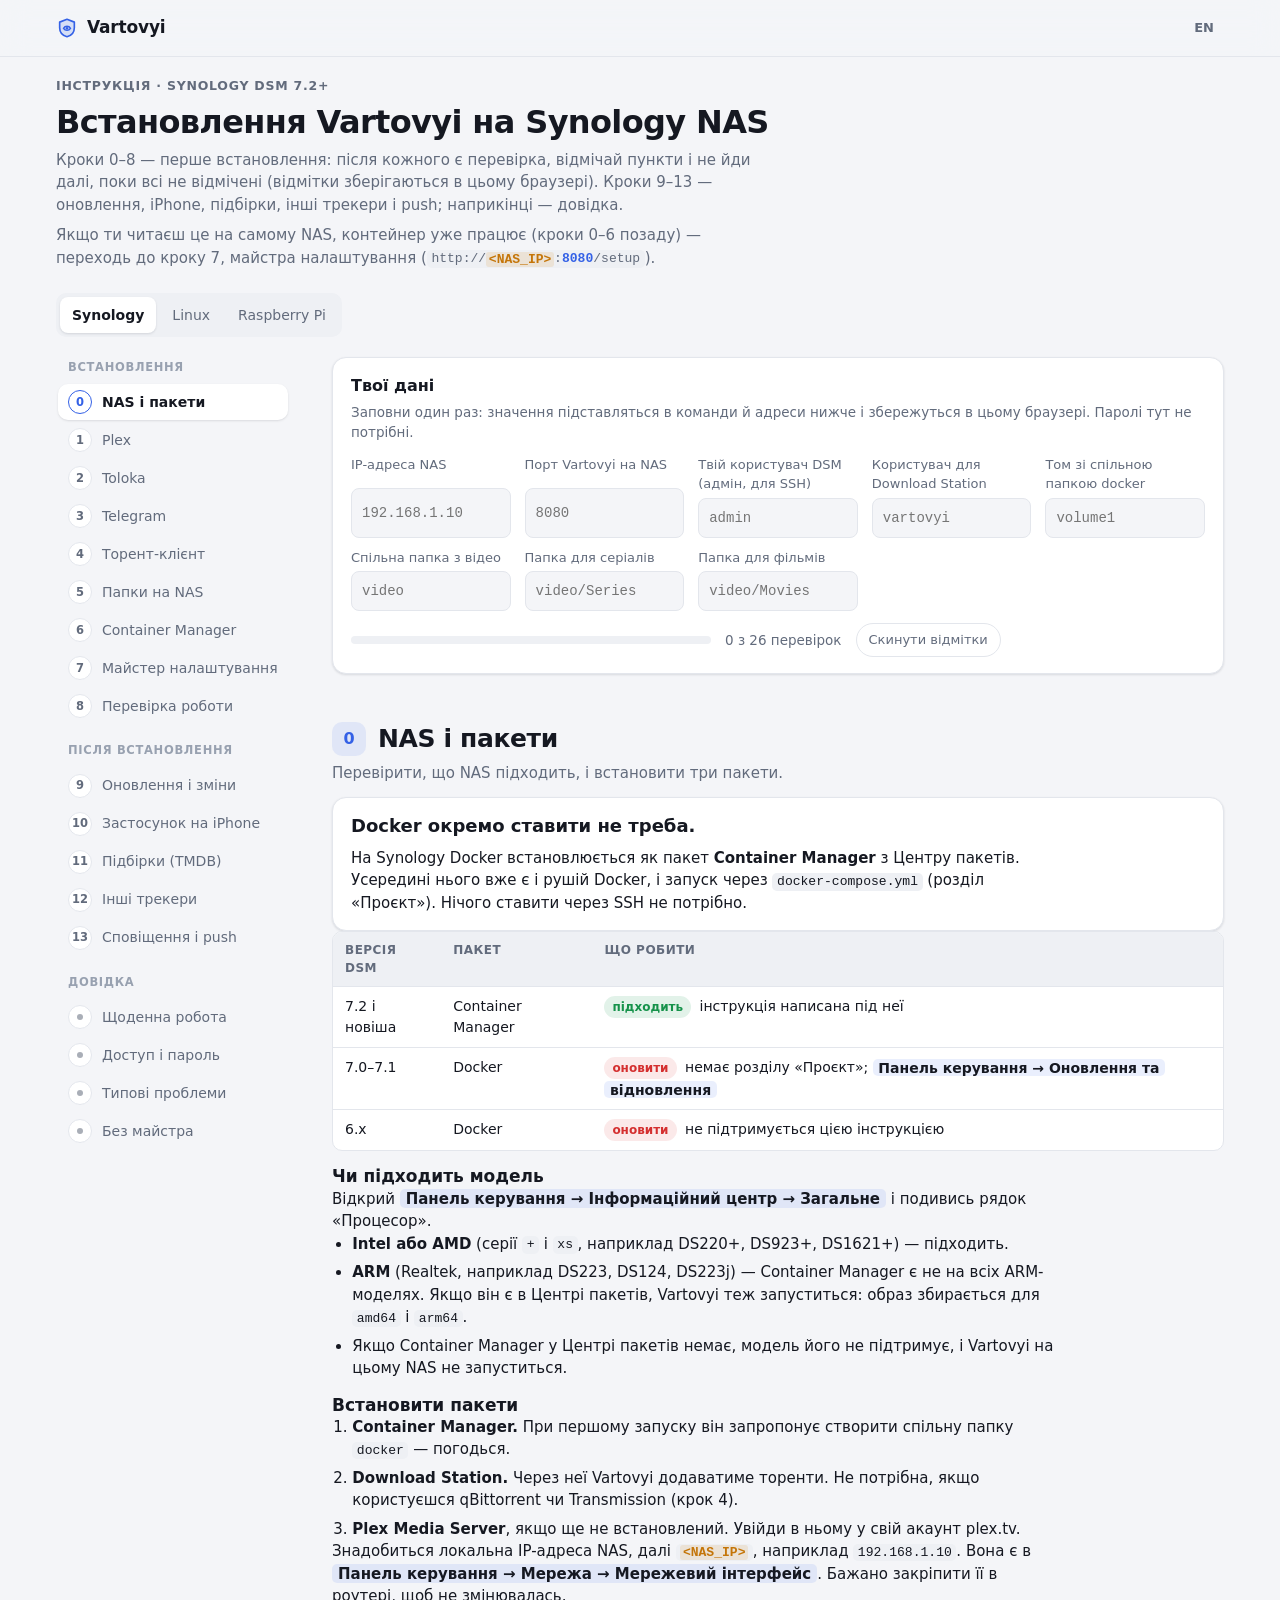
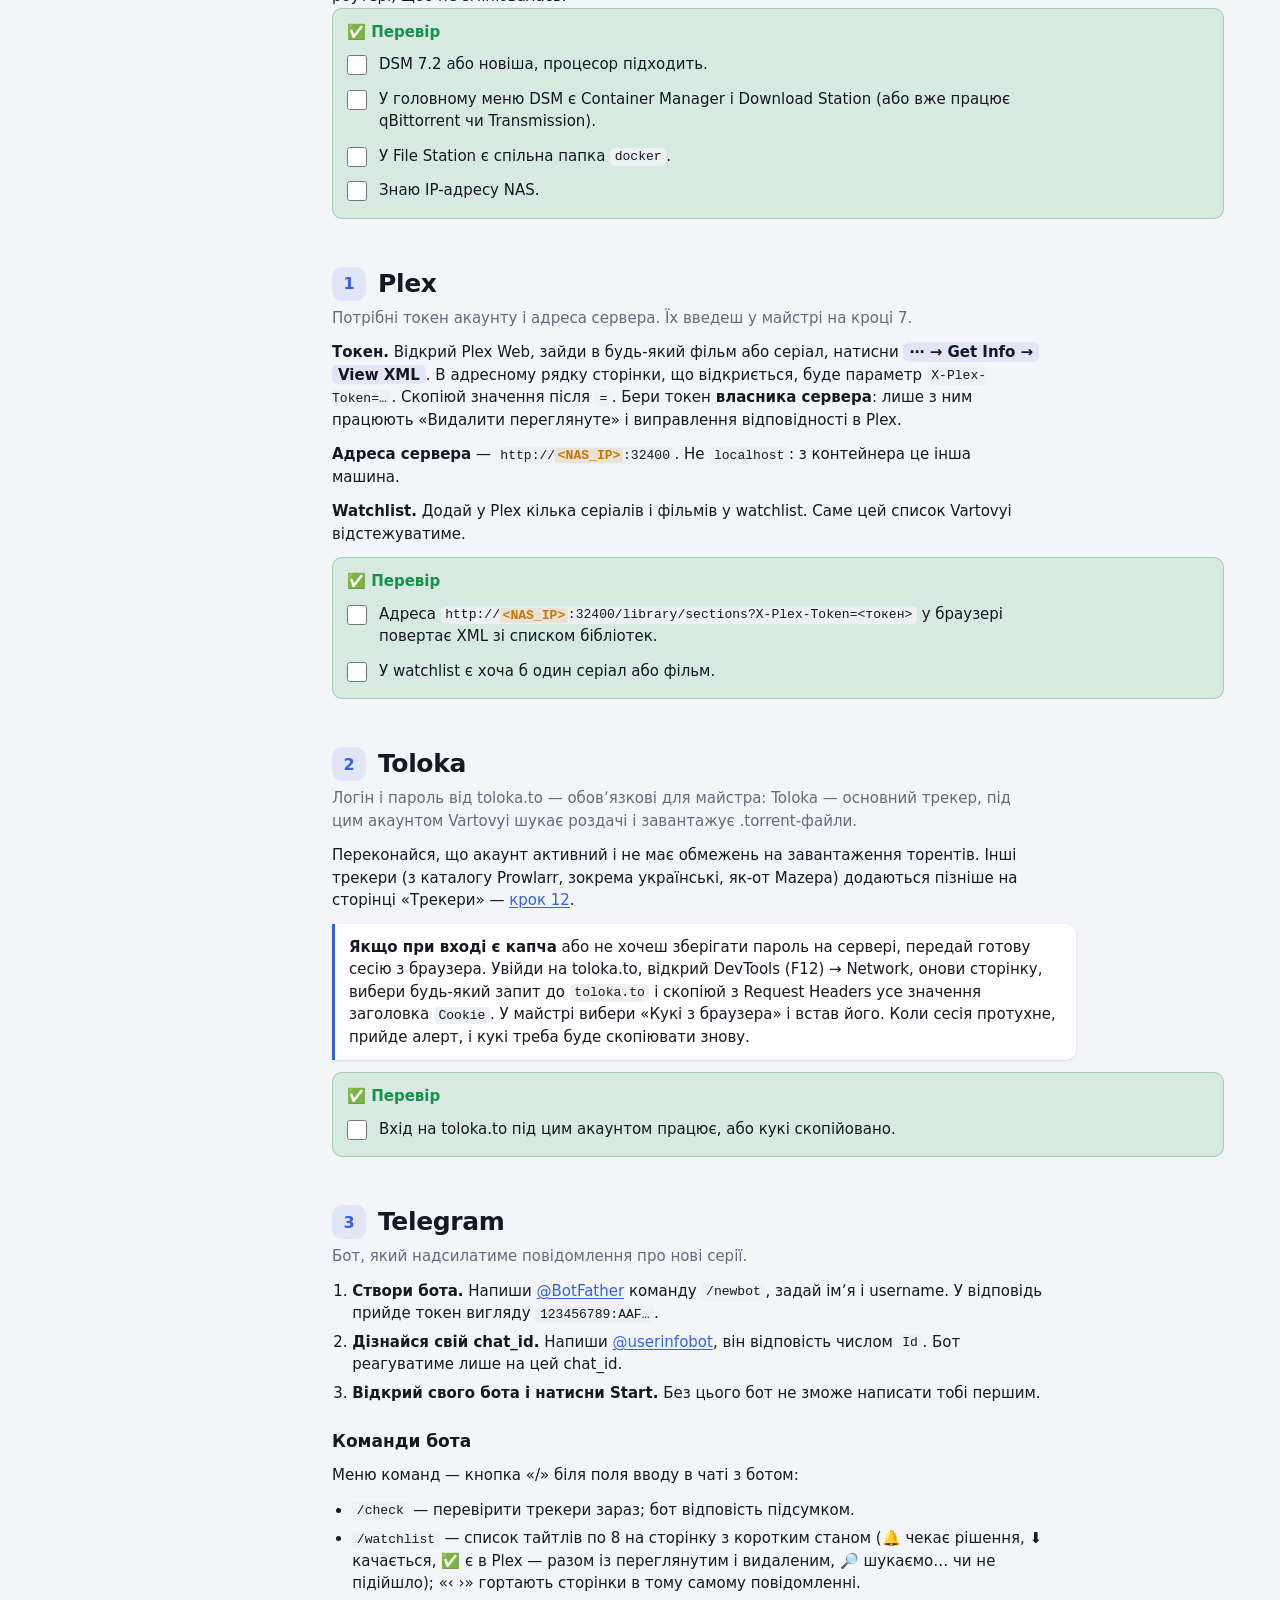
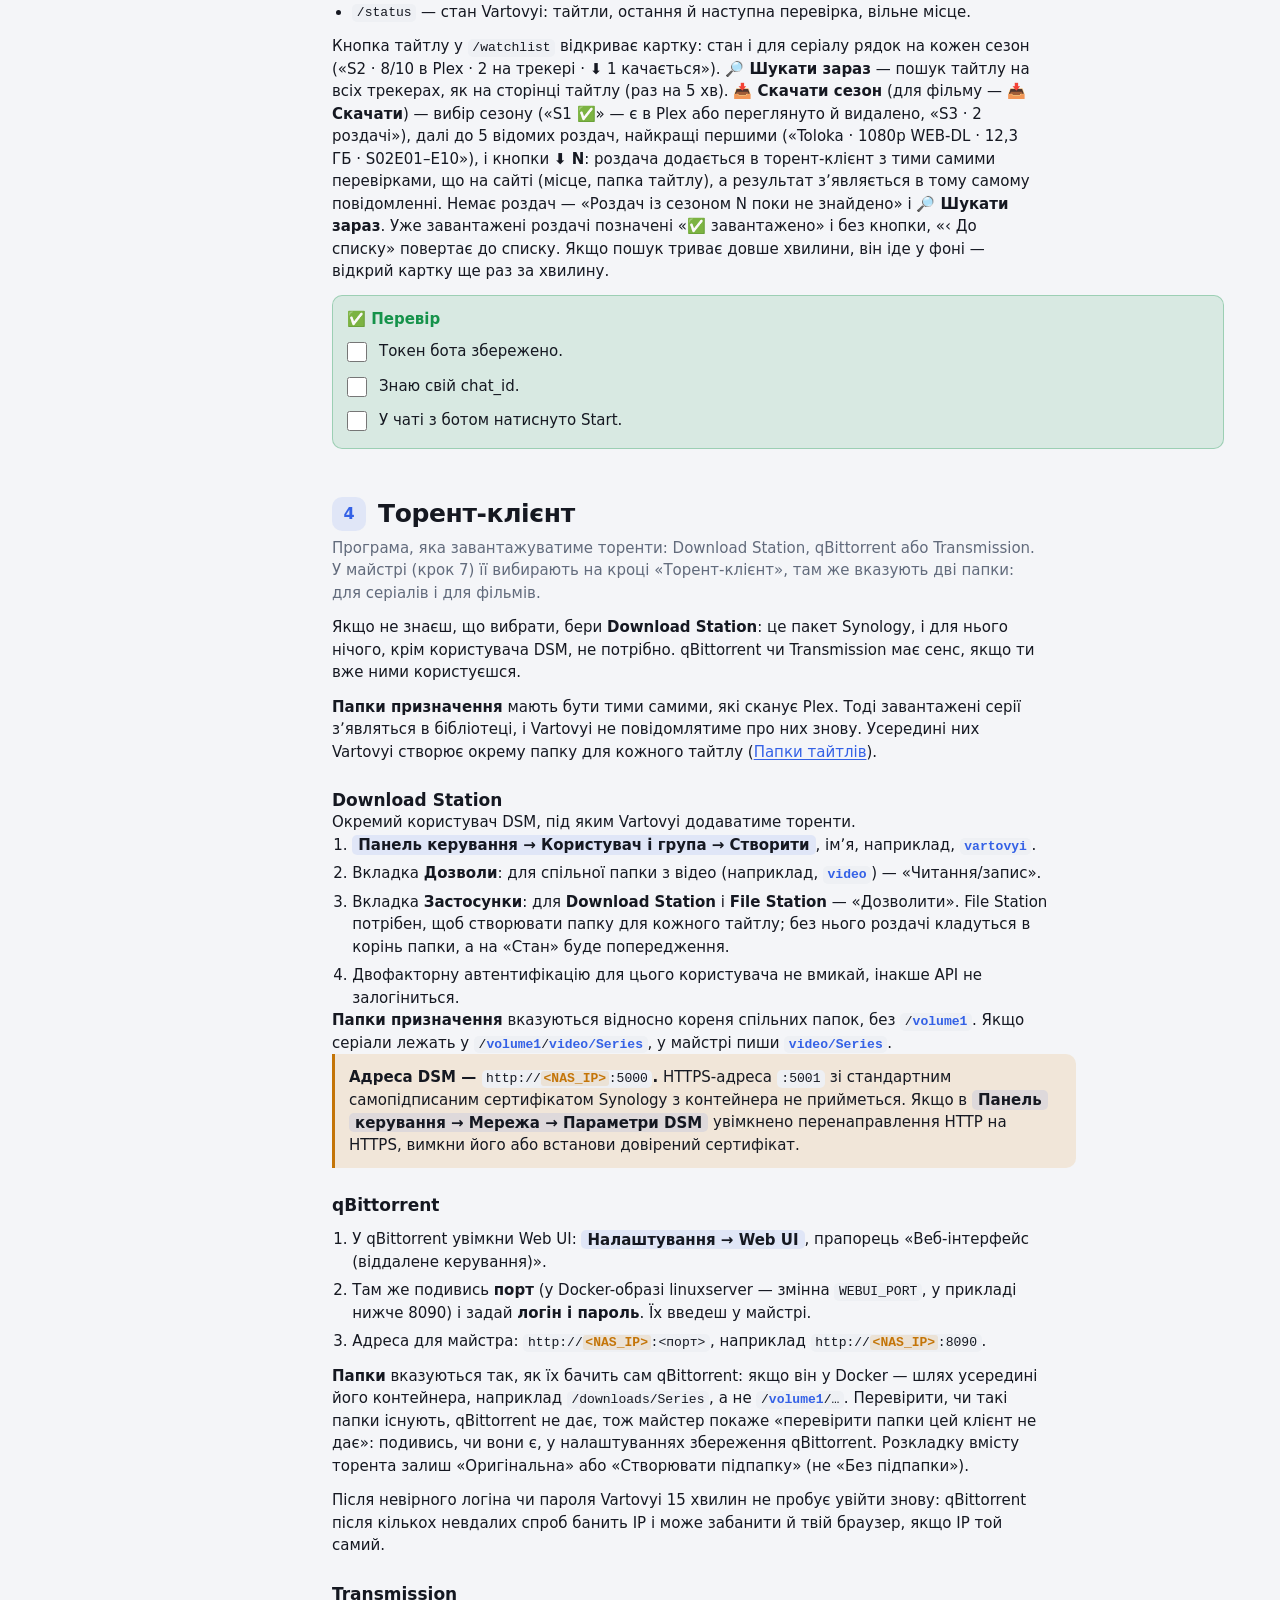
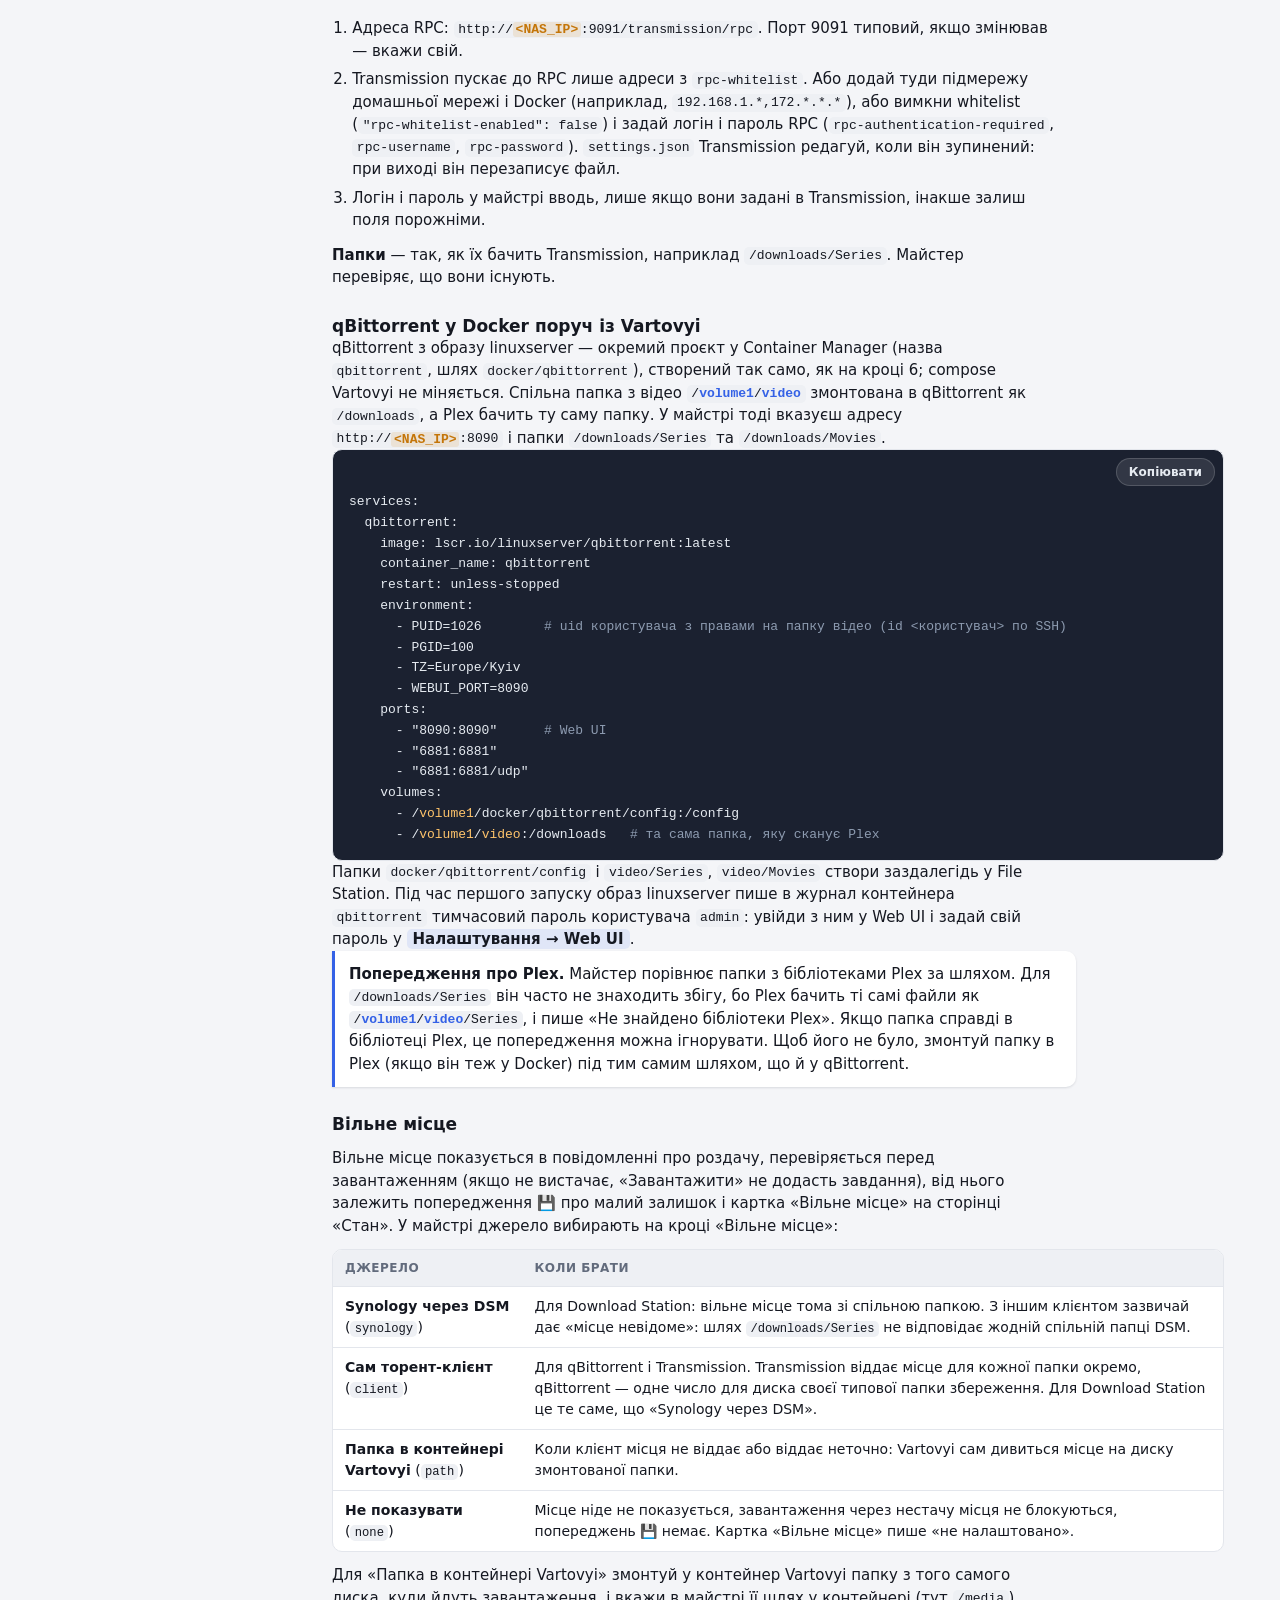
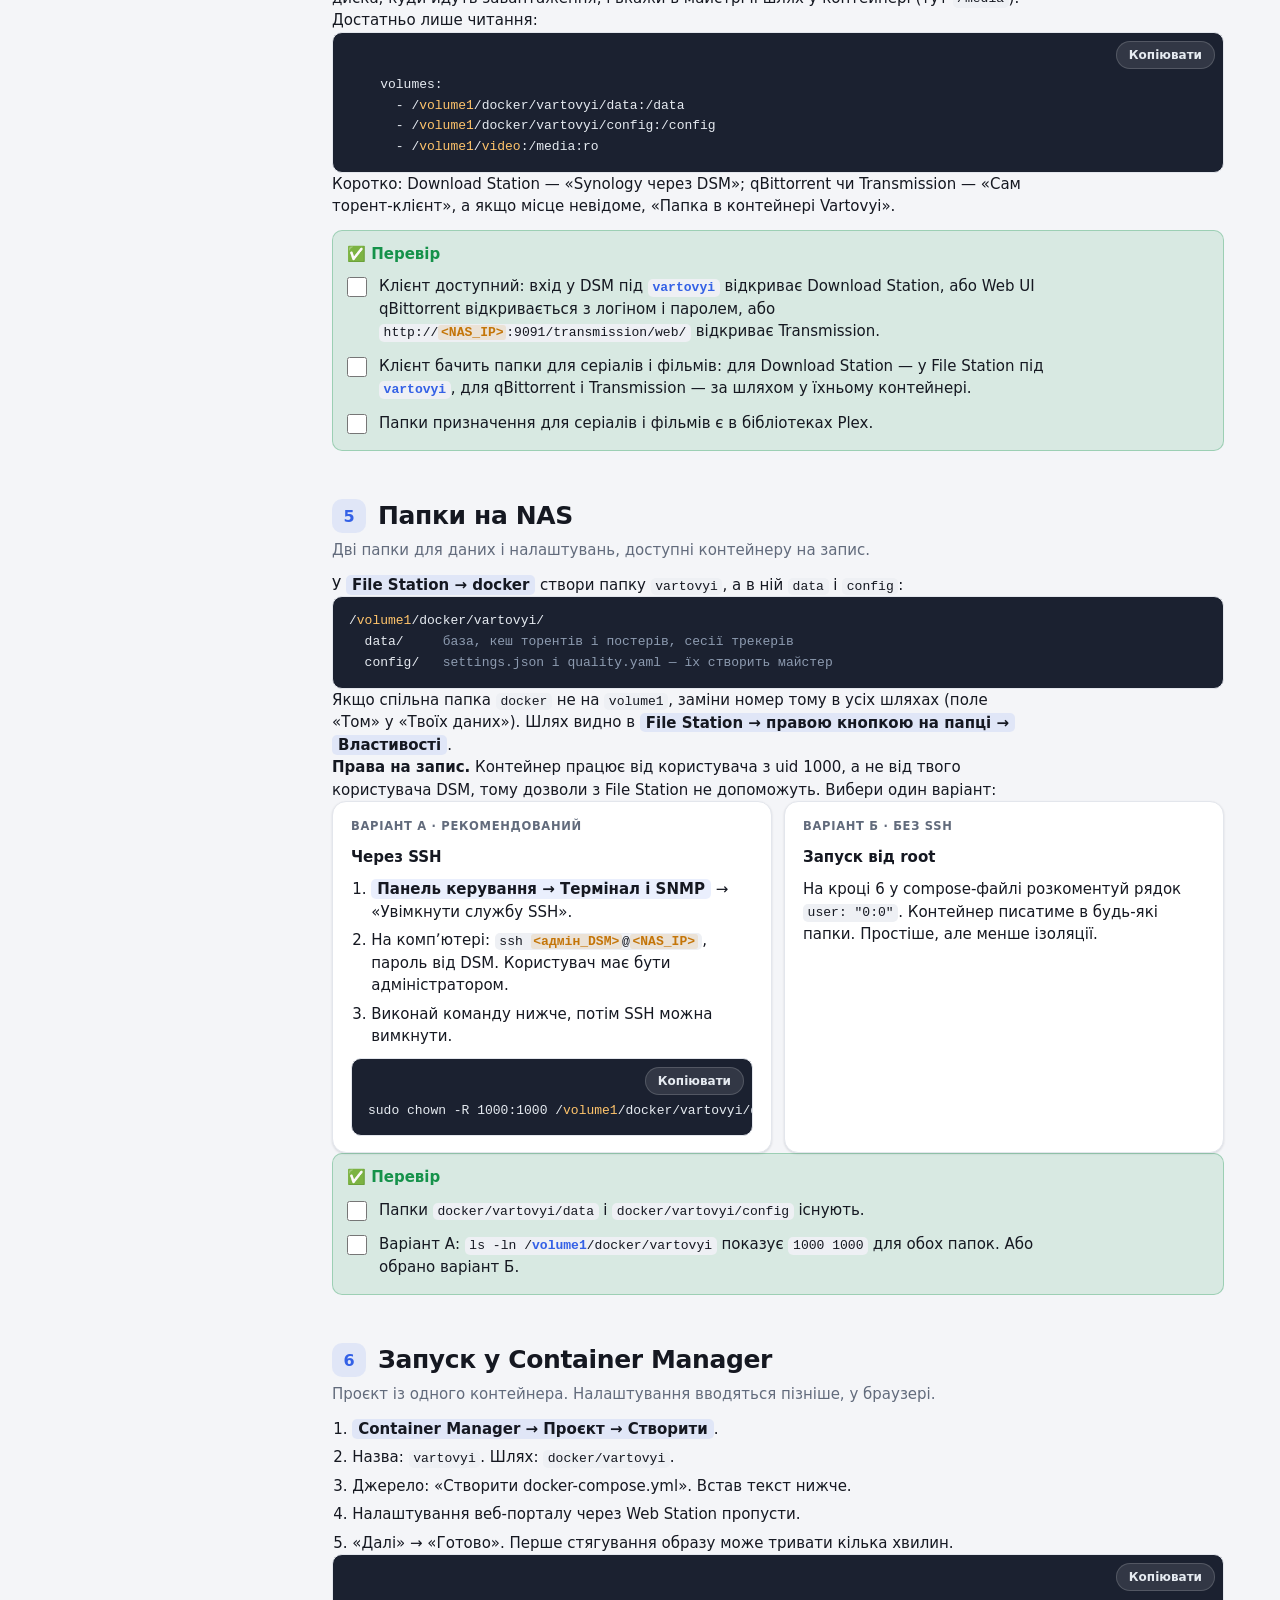
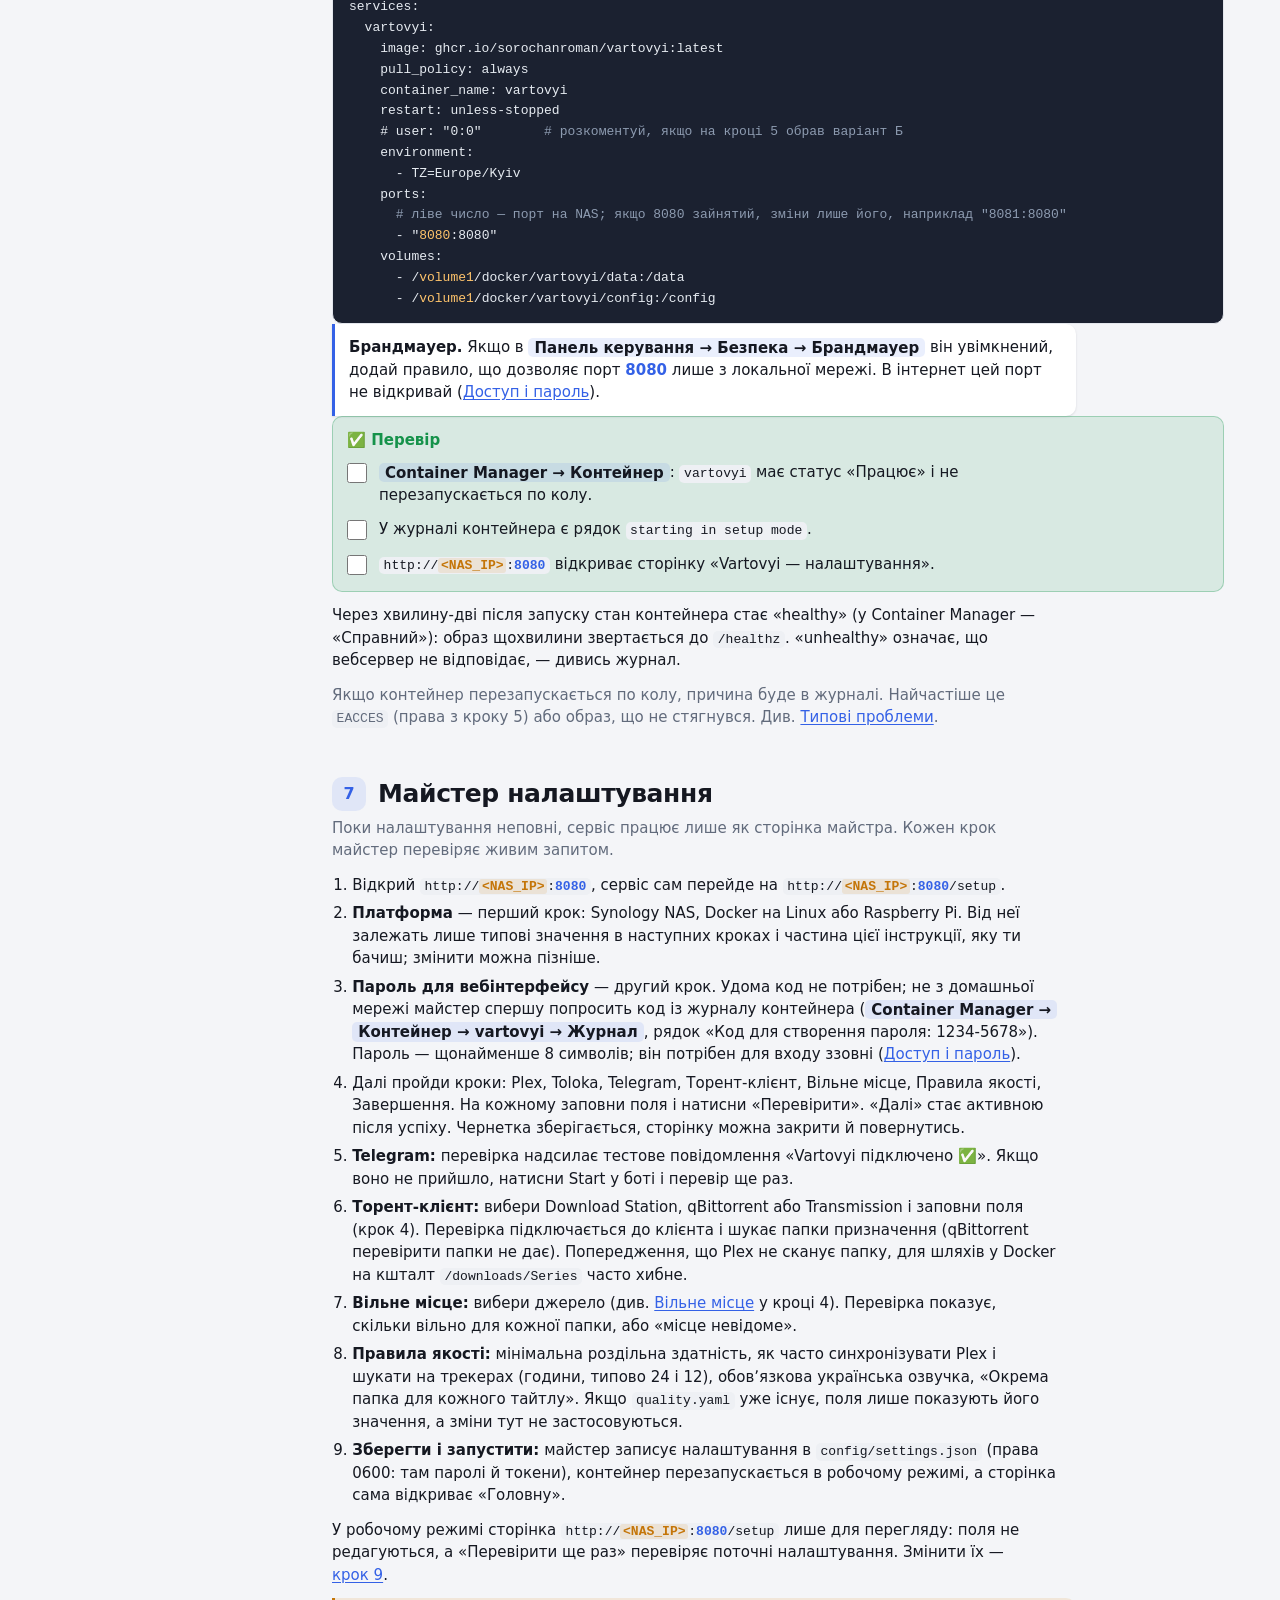
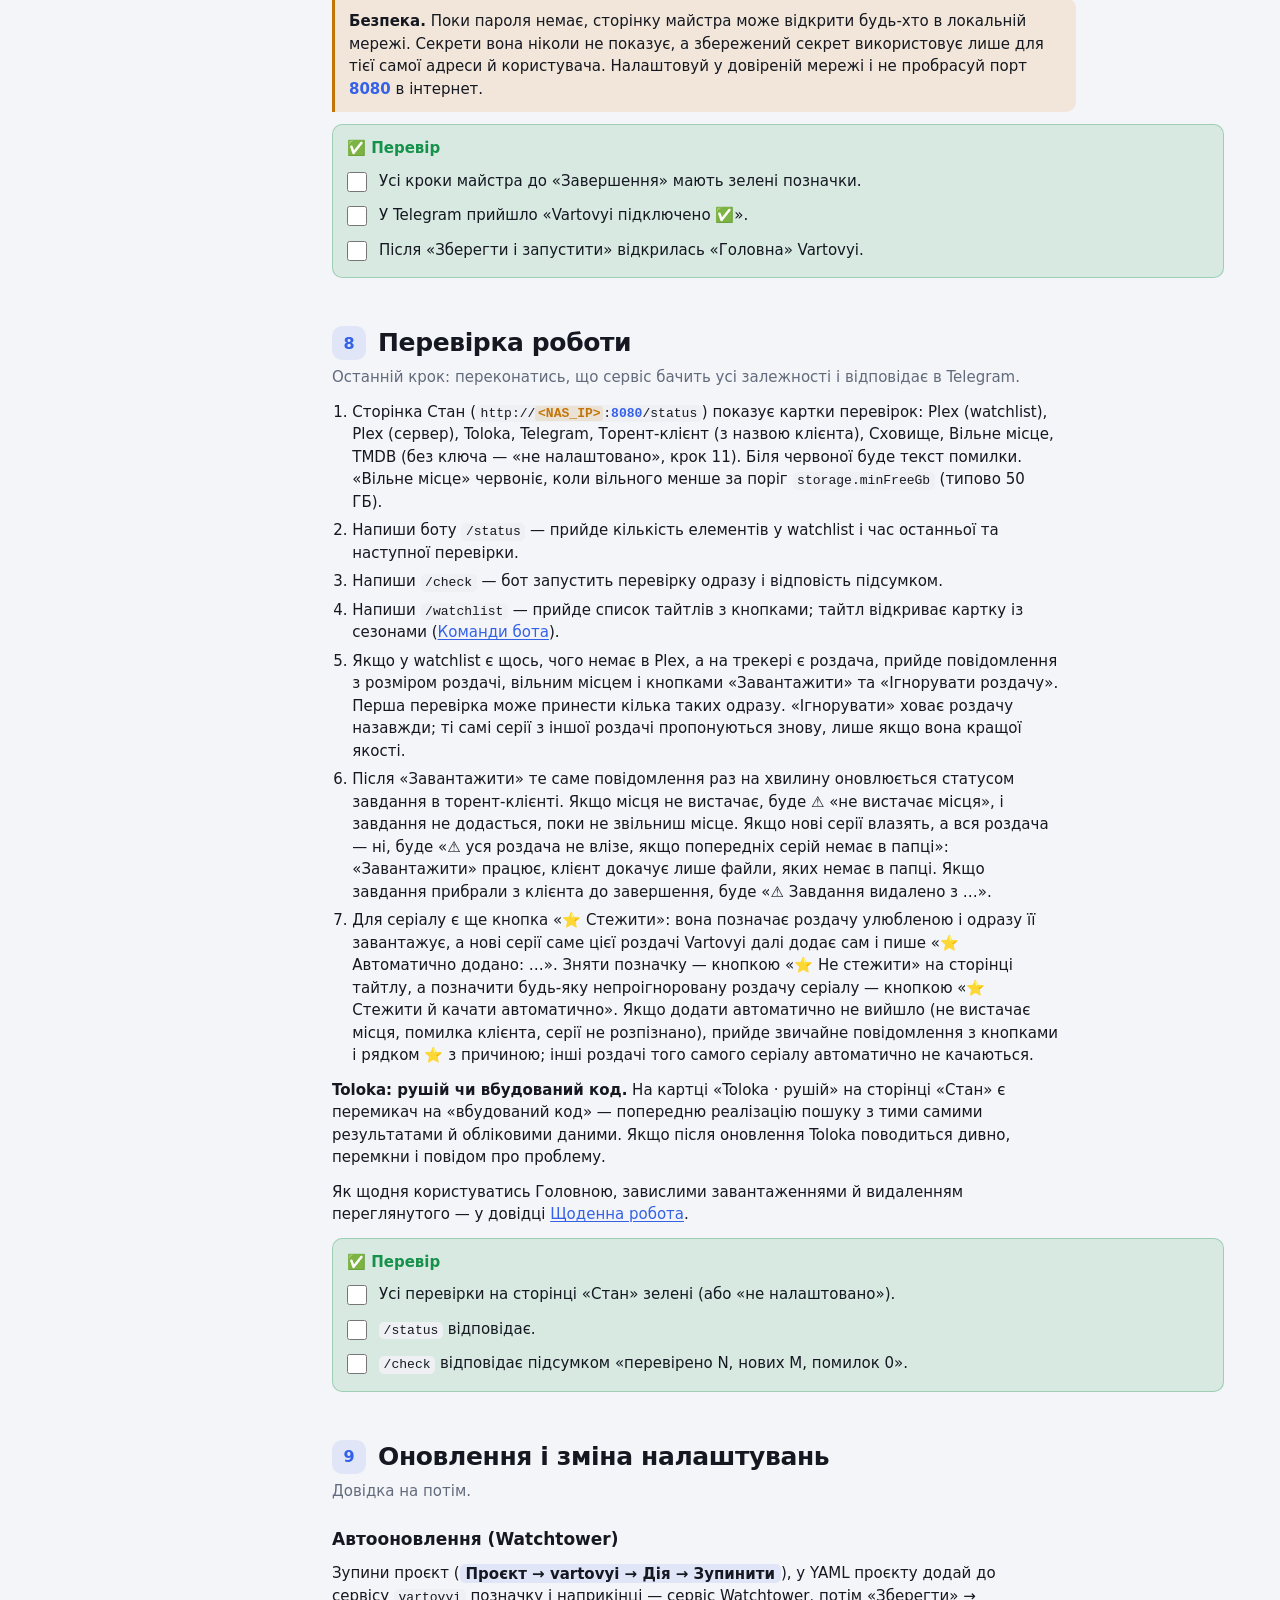
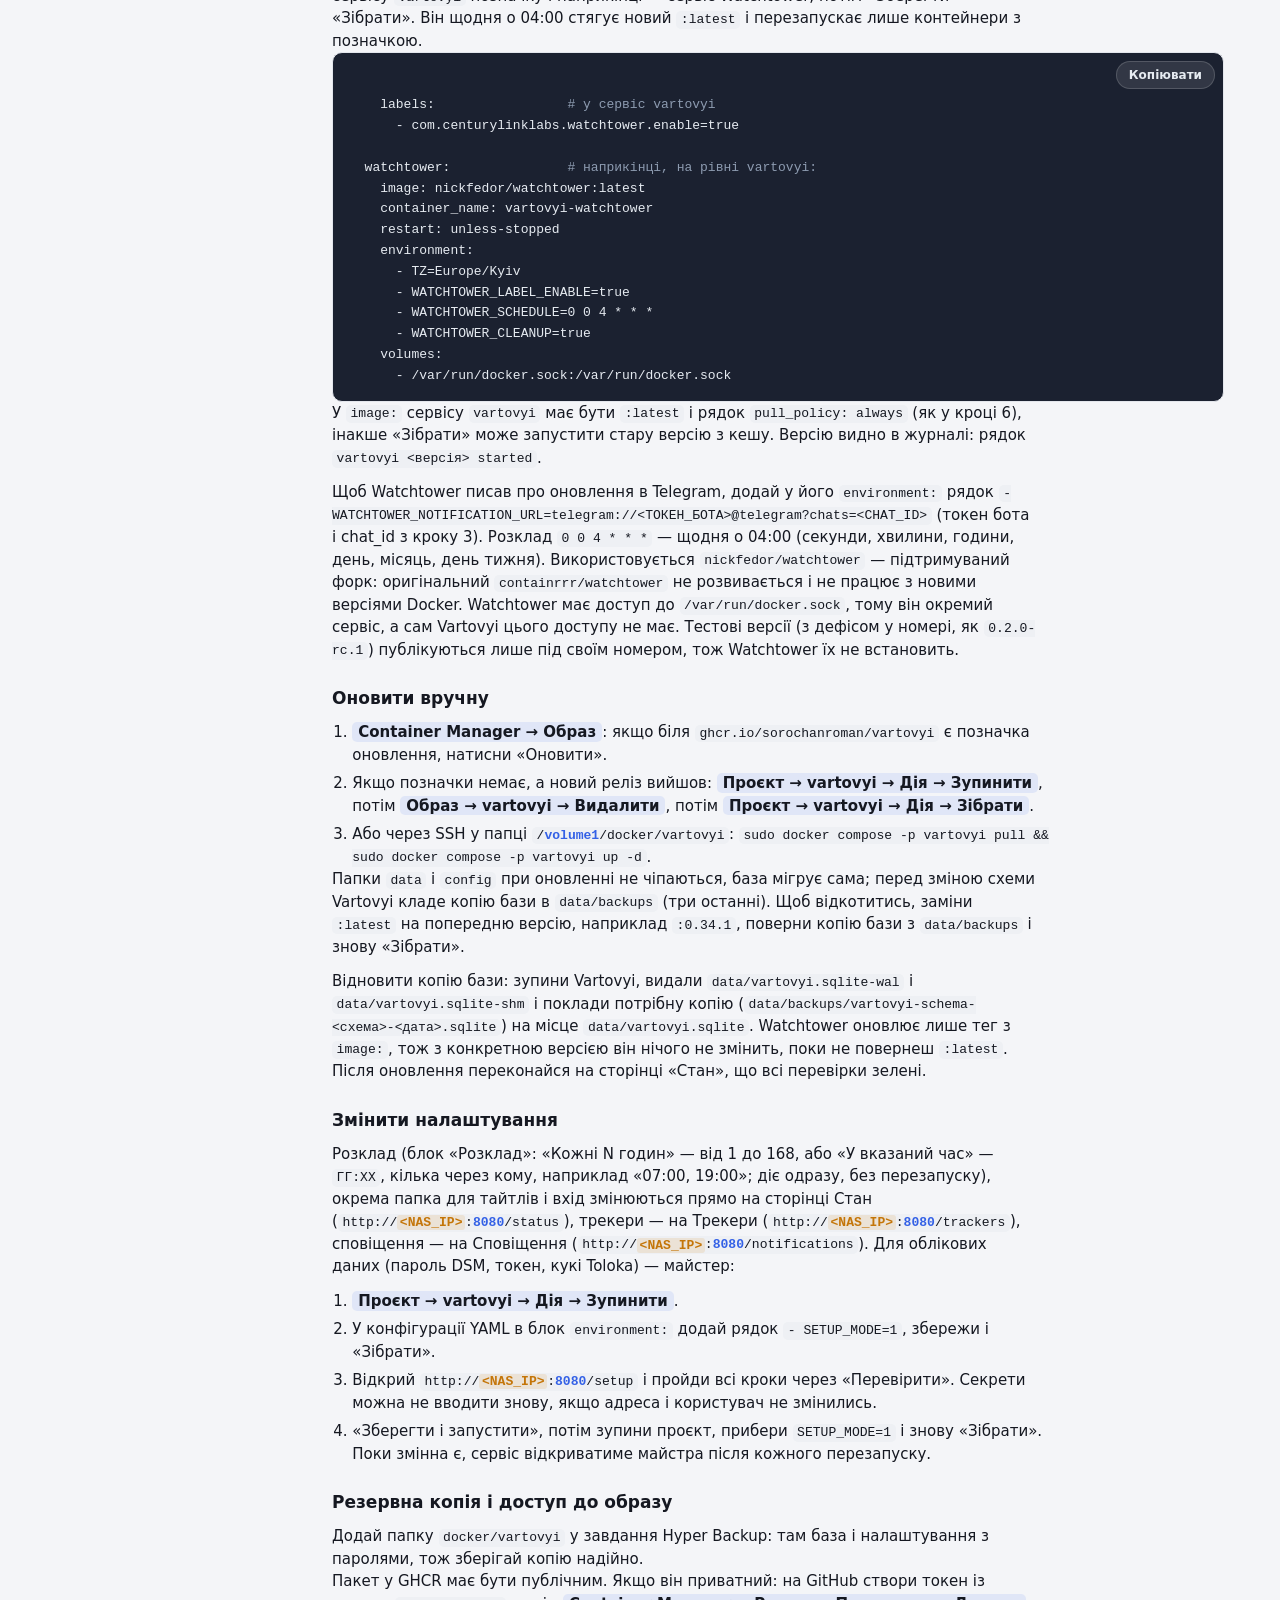
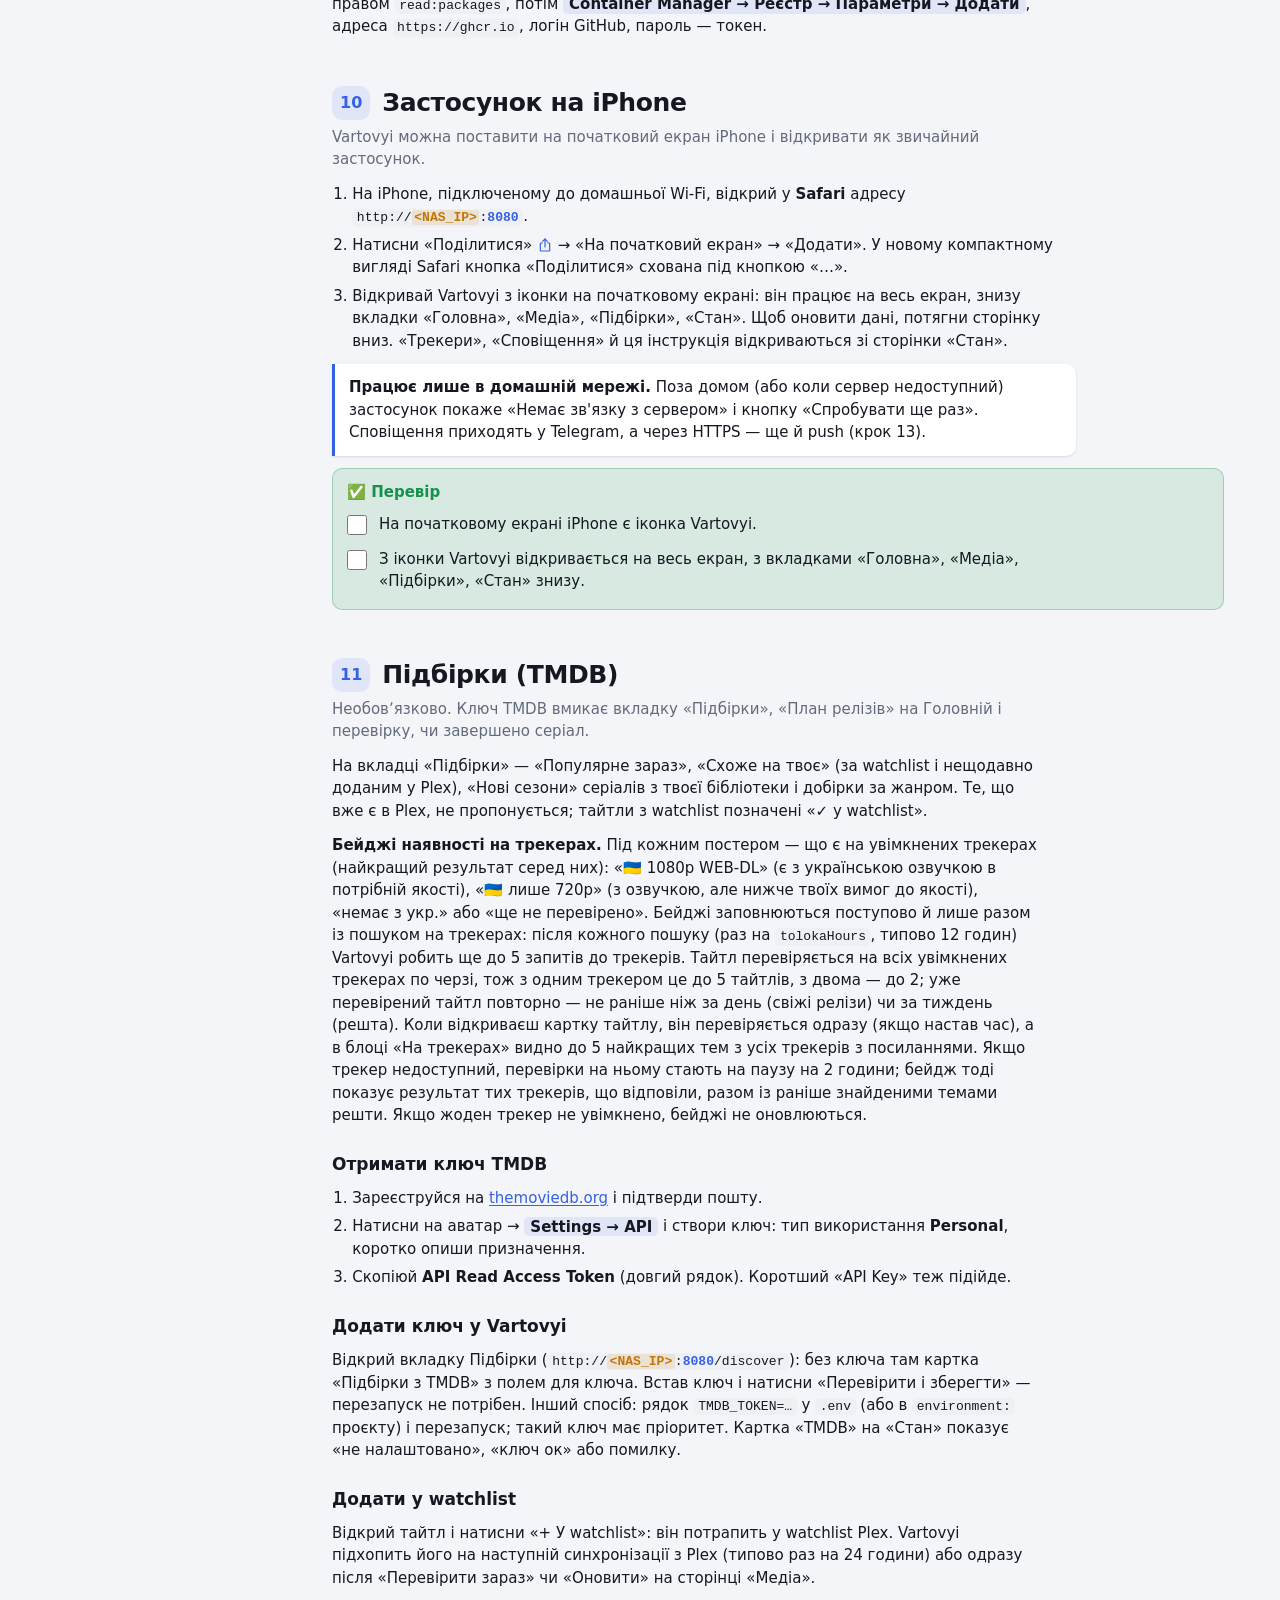
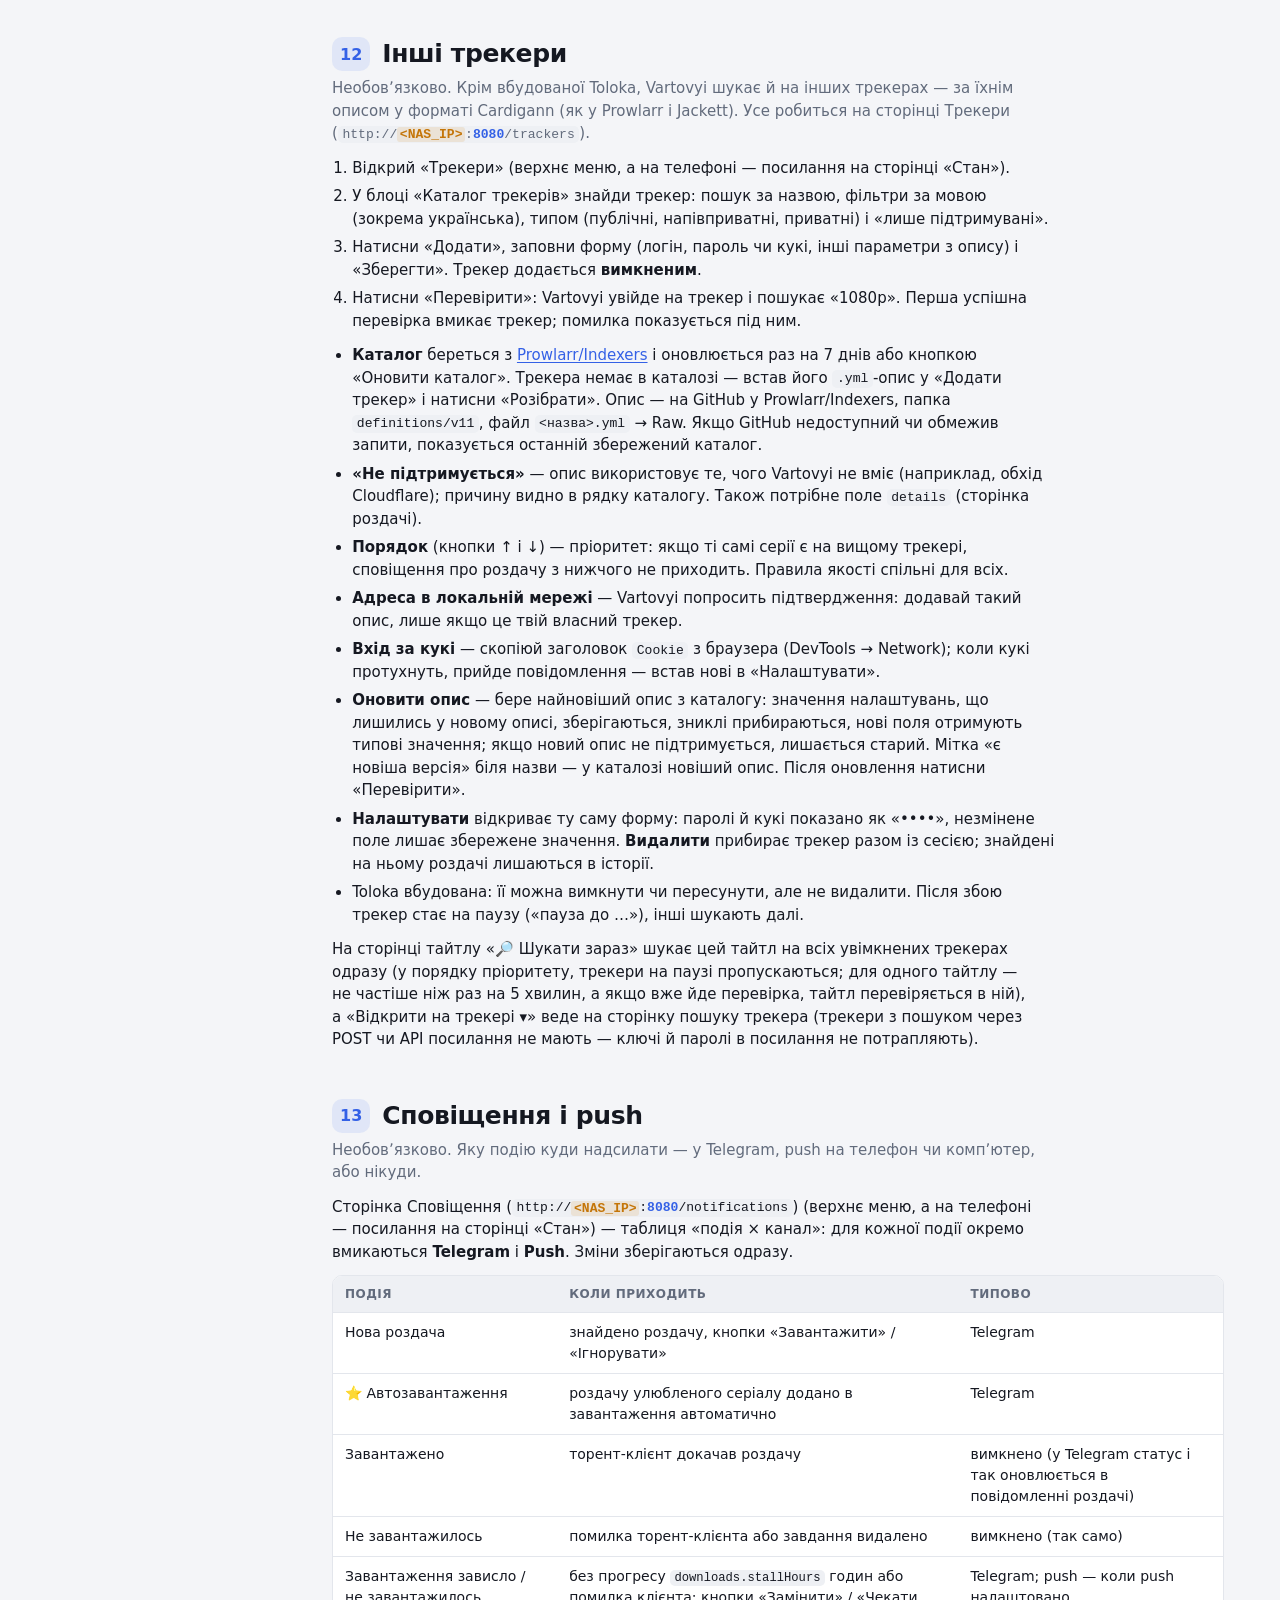
==== site/guide/index.html @ ca662783 "sync v0.39.0" ====
<!doctype html>
<html lang="uk">
<head>
<meta charset="utf-8">
<meta name="viewport" content="width=device-width, initial-scale=1, viewport-fit=cover">
<meta name="theme-color" content="#f4f5f8" media="(prefers-color-scheme: light)">
<meta name="theme-color" content="#0e1015" media="(prefers-color-scheme: dark)">
<link rel="icon" href="../assets/icon.svg" type="image/svg+xml">
<link rel="apple-touch-icon" href="../assets/apple-touch-icon.png">
<title>Vartovyi · Інструкція</title>
<style>
  :root {
    color-scheme: light dark;
    --bg: #f4f5f8; --surface: #ffffff; --surface-2: #eef0f4; --text: #151821; --muted: #626b7c; --faint: #98a1b0;
    --line: #e3e6ec; --accent: #3461e6; --accent-soft: rgba(52, 97, 230, .10);
    --ok: #15924a; --ok-soft: rgba(21, 146, 74, .12); --bad: #d42f2f; --bad-soft: rgba(212, 47, 47, .10);
    --warn: #c47508; --warn-soft: rgba(215, 130, 10, .13); --info: #2563eb; --info-soft: rgba(37, 99, 235, .12);
    --teal: #0c8f84; --teal-soft: rgba(12, 143, 132, .14);
    --shadow: 0 1px 2px rgba(16, 24, 40, .05), 0 1px 3px rgba(16, 24, 40, .07);
    --shadow-lg: 0 14px 30px -8px rgba(16, 24, 40, .22), 0 4px 10px -4px rgba(16, 24, 40, .10);
    --radius: 14px; --radius-sm: 10px; --top: 56px; --tabbar: 58px;
  }
  @media (prefers-color-scheme: dark) {
    :root {
      --bg: #0e1015; --surface: #171a21; --surface-2: #20242d; --text: #e8ebf1; --muted: #9ba3b3; --faint: #6c7483;
      --line: #2a2f3a; --accent: #87a4ff; --accent-soft: rgba(135, 164, 255, .14);
      --ok: #3fd08a; --ok-soft: rgba(63, 208, 138, .14); --bad: #ff7a7a; --bad-soft: rgba(255, 122, 122, .14);
      --warn: #f5b93e; --warn-soft: rgba(245, 185, 62, .14); --info: #6aa8ff; --info-soft: rgba(106, 168, 255, .16);
      --teal: #36d3c1; --teal-soft: rgba(54, 211, 193, .15);
      --shadow: 0 1px 2px rgba(0, 0, 0, .45); --shadow-lg: 0 16px 34px -10px rgba(0, 0, 0, .7), 0 4px 10px -4px rgba(0, 0, 0, .5);
    }
  }
  * { box-sizing: border-box; }
  html { -webkit-text-size-adjust: 100%; }
  body { margin: 0; background: var(--bg); color: var(--text); font: 15px/1.5 system-ui, -apple-system, "Segoe UI", Roboto, "Helvetica Neue", Arial, sans-serif; -webkit-font-smoothing: antialiased; }
  a { color: inherit; }
  button, input, select { font: inherit; color: inherit; }
  :focus-visible { outline: 2px solid var(--accent); outline-offset: 2px; }
  .wrap { max-width: 1200px; margin: 0 auto; padding: 0 max(16px, env(safe-area-inset-right)) 0 max(16px, env(safe-area-inset-left)); }
  .muted { color: var(--muted); }
  .topbar { position: sticky; top: 0; z-index: 30; background: var(--bg); background: color-mix(in srgb, var(--bg) 84%, transparent); -webkit-backdrop-filter: saturate(1.5) blur(14px); backdrop-filter: saturate(1.5) blur(14px); border-bottom: 1px solid var(--line); }
  .topbar .wrap { display: flex; align-items: center; gap: 12px; height: var(--top); }
  .brand { display: flex; align-items: center; gap: 9px; font-weight: 700; font-size: 17px; letter-spacing: -.01em; text-decoration: none; flex: none; }
  .brand svg { color: var(--accent); flex: none; }
  .nav { display: flex; gap: 2px; margin-left: auto; overflow-x: auto; scrollbar-width: none; }
  .nav::-webkit-scrollbar { display: none; }
  .nav a { text-decoration: none; color: var(--muted); font-size: 14px; padding: 6px 12px; border-radius: 999px; white-space: nowrap; transition: background .15s, color .15s; }
  .nav a:hover { color: var(--text); background: var(--surface-2); }
  .nav a[aria-current="page"] { color: var(--text); background: var(--surface); box-shadow: var(--shadow); font-weight: 600; }
  @media (max-width: 480px) { .brand span { display: none; } .nav a { padding: 6px 10px; font-size: 13.5px; } }
  .logout { flex: none; border: 1px solid var(--line); background: transparent; color: var(--muted); font-size: 13.5px; padding: 5px 12px; min-height: 34px; border-radius: 999px; cursor: pointer; white-space: nowrap; }
  .logout:hover { color: var(--text); background: var(--surface-2); }
  .logout:disabled { opacity: .55; cursor: default; }
  .pill { display: inline-flex; align-items: center; gap: 5px; font-size: 12.5px; font-weight: 600; line-height: 1.2; padding: 4px 10px; border-radius: 999px; white-space: nowrap; }
  .st-error { color: var(--bad); background: var(--bad-soft); }
  .st-found { color: var(--ok); background: var(--ok-soft); }
  .st-have, .st-downloading { color: var(--ok); background: var(--ok-soft); }
  .st-rejected, .st-none, .st-unchecked { color: var(--muted); background: var(--surface-2); }
  /* Постер проявляється, коли завантажився (без «миготіння» заглушки); уже бачені за сесію — одразу. */
  .pimg { opacity: 0; transition: opacity .18s ease; }
  .pimg.ok { opacity: 1; }
  @media (prefers-reduced-motion: reduce) { .pimg { transition: none; } }
  .ph { position: absolute; inset: 0; display: grid; place-items: center; color: rgba(255, 255, 255, .92); font-weight: 700; letter-spacing: .02em; text-shadow: 0 1px 2px rgba(0, 0, 0, .25); }
  .bar { height: 4px; border-radius: 99px; background: var(--surface-2); overflow: hidden; }
  .bar > i { display: block; height: 100%; background: var(--info); border-radius: inherit; transition: width .4s; }
  .empty { text-align: center; padding: 56px 16px; color: var(--muted); }
  .empty b { display: block; color: var(--text); font-size: 17px; margin-bottom: 4px; }
  .topbar { padding-top: env(safe-area-inset-top); }
  .tabbar { display: none; }
  @media (max-width: 700px) {
    .topbar .nav { display: none; }
    .topbar .logout { margin-left: auto; }
    .tabbar { display: flex; position: fixed; left: 0; right: 0; bottom: 0; z-index: 40; padding: 6px max(8px, env(safe-area-inset-left)) calc(6px + env(safe-area-inset-bottom)) max(8px, env(safe-area-inset-right)); background: var(--bg); background: color-mix(in srgb, var(--surface) 88%, transparent); -webkit-backdrop-filter: saturate(1.5) blur(18px); backdrop-filter: saturate(1.5) blur(18px); border-top: 1px solid var(--line); }
    .tabbar a { flex: 1; display: flex; flex-direction: column; align-items: center; gap: 2px; min-height: 46px; justify-content: center; text-decoration: none; color: var(--faint); font-size: 11px; font-weight: 600; -webkit-tap-highlight-color: transparent; }
    .tabbar a[aria-current="page"] { color: var(--accent); }
    body { padding-bottom: calc(var(--tabbar) + env(safe-area-inset-bottom)); }
  }
  #ptr { position: fixed; left: 50%; top: calc(var(--top) + env(safe-area-inset-top)); z-index: 37; width: 36px; height: 36px; margin: 8px 0 0 -18px; border-radius: 50%; display: grid; place-items: center; background: var(--surface); color: var(--accent); box-shadow: var(--shadow); font-size: 18px; font-weight: 700; opacity: 0; transform: translateY(-56px); pointer-events: none; transition: transform .2s, opacity .2s; }
  #ptr.pulling { transition: none; }
  #ptr .arrow { transition: transform .15s; }
  #ptr.ready .arrow { transform: rotate(180deg); }
  #ptr.busy .arrow { display: none; }
  #ptr.busy::after { content: ""; width: 18px; height: 18px; box-sizing: border-box; border: 2px solid currentColor; border-right-color: transparent; border-radius: 50%; animation: ptr-spin .7s linear infinite; }
  @keyframes ptr-spin { to { transform: rotate(360deg); } }
  @media (prefers-reduced-motion: reduce) { #ptr, #ptr .arrow { transition: none; } #ptr.busy::after { animation-duration: 2s; } }
  #offline { position: fixed; left: 0; right: 0; top: calc(var(--top) + env(safe-area-inset-top)); z-index: 36; display: flex; flex-wrap: wrap; align-items: center; gap: 8px 12px; padding: 10px max(16px, env(safe-area-inset-right)) 10px max(16px, env(safe-area-inset-left)); background: var(--surface); background: linear-gradient(var(--bad-soft), var(--bad-soft)), var(--surface); color: var(--text); border-bottom: 1px solid var(--bad); box-shadow: var(--shadow); font-size: 14px; line-height: 1.4; }
  #offline .msg { flex: 1 1 220px; }
  #offline button { flex: none; min-height: 40px; padding: 0 16px; border-radius: 999px; border: 1px solid var(--bad); background: var(--surface); color: var(--bad); font-weight: 600; cursor: pointer; }

  .langsw { flex: none; display: inline-flex; align-items: center; gap: 2px; font-size: 12.5px; font-weight: 600; color: var(--faint, #98a1b0); }
  .langsw a { text-decoration: none; color: var(--muted, #626b7c); padding: 4px 6px; min-height: 30px; display: inline-flex; align-items: center; border-radius: 6px; }
  .langsw a:hover { color: var(--text, inherit); }
  .langsw a[aria-current="true"] { color: var(--text, inherit); text-decoration: underline; text-underline-offset: 3px; }
  @media (max-width: 700px) { .topbar .langsw { margin-left: auto; } .topbar .langsw + .logout { margin-left: 0; } }


  @supports (-webkit-touch-callout: none) { input, select, textarea { font-size: 16px !important; } }

  :root { --code-bg: #1b2130; --code-ink: #e6ebf1; --code-dim: #8d9bb0; --code-var: #ffc46b; --jump: 56px; }
  @media (prefers-color-scheme: dark) { :root { --code-bg: #0a0c11; --code-ink: #dfe5ee; } }
  html { scroll-behavior: smooth; }
  @media (prefers-reduced-motion: reduce) { html { scroll-behavior: auto; } }
  .gpage { padding-block: 20px 56px; }
  .gpage a { color: var(--accent); text-underline-offset: 2px; }
  .ghead { display: grid; gap: 8px; margin-bottom: 24px; max-width: 76ch; }
  .eyebrow { font-size: 12.5px; font-weight: 700; letter-spacing: .06em; text-transform: uppercase; color: var(--muted); }
  .ghead h1 { margin: 0; font-size: clamp(24px, 4vw, 32px); line-height: 1.15; letter-spacing: -.02em; text-wrap: balance; }
  .lede { margin: 0; color: var(--muted); }
  .pswitch { display: inline-flex; gap: 4px; padding: 4px; border-radius: var(--radius-sm); background: var(--surface-2); margin-bottom: 20px; flex-wrap: wrap; }
  .pswitch button { border: 0; background: transparent; color: var(--muted); font: inherit; font-size: 14px; padding: 6px 12px; border-radius: 8px; cursor: pointer; min-height: 36px; }
  .pswitch button[aria-pressed="true"] { background: var(--surface); color: var(--text); box-shadow: var(--shadow); font-weight: 600; }
  body[data-platform="synology"] [data-platform]:not([data-platform~="synology"]),
  body[data-platform="linux"] [data-platform]:not([data-platform~="linux"]),
  body[data-platform="pi"] [data-platform]:not([data-platform~="pi"]) { display: none !important; }

  .layout { display: grid; grid-template-columns: 236px minmax(0, 1fr); gap: 40px; align-items: start; }
  .side { position: sticky; top: calc(var(--top) + env(safe-area-inset-top) + 16px); max-height: calc(100vh - var(--top) - env(safe-area-inset-top) - 32px); overflow-y: auto; overscroll-behavior: contain; scrollbar-width: thin; padding: 2px 4px 8px 2px; }
  nav.steps { display: grid; gap: 2px; }
  nav.steps .grp { font-size: 11.5px; font-weight: 700; letter-spacing: .06em; text-transform: uppercase; color: var(--faint); padding: 16px 10px 6px; }
  nav.steps .grp:first-child { padding-top: 0; }
  nav.steps a { display: flex; align-items: center; gap: 10px; min-height: 36px; padding: 5px 10px; border-radius: var(--radius-sm); color: var(--muted); text-decoration: none; font-size: 14px; line-height: 1.3; }
  nav.steps a:hover { background: var(--surface-2); color: var(--text); }
  nav.steps a[aria-current="step"] { background: var(--surface); color: var(--text); box-shadow: var(--shadow); font-weight: 600; }
  .n { flex: none; width: 24px; height: 24px; border-radius: 50%; display: grid; place-items: center; font-size: 11.5px; font-weight: 700; font-variant-numeric: tabular-nums; border: 1.5px solid var(--line); color: var(--muted); background: var(--surface); }
  .n.ref span { width: 6px; height: 6px; border-radius: 50%; background: currentColor; opacity: .55; }
  a[aria-current="step"] .n { border-color: var(--accent); color: var(--accent); }
  a.done .n { background: var(--ok); border-color: var(--ok); color: #fff; }
  a.done .n span { display: none; }
  a.done .n::after { content: "✓"; font-size: 12px; }

  .jump { display: none; }
  .gmain { min-width: 0; display: grid; gap: 48px; }
  .gmain > *, section > * { min-width: 0; }
  section { display: grid; gap: 12px; scroll-margin-top: calc(var(--top) + env(safe-area-inset-top) + 16px); }
  h2 { display: flex; align-items: center; gap: 12px; margin: 0; font-size: clamp(21px, 3vw, 25px); line-height: 1.2; letter-spacing: -.015em; text-wrap: balance; }
  h2 .k { flex: none; min-width: 34px; height: 34px; padding: 0 8px; border-radius: 10px; display: inline-grid; place-items: center; background: var(--accent-soft); color: var(--accent); font-size: 16px; font-weight: 800; letter-spacing: 0; font-variant-numeric: tabular-nums; }
  h3 { margin: 14px 0 0; font-size: 17px; line-height: 1.3; scroll-margin-top: calc(var(--top) + env(safe-area-inset-top) + 16px); }
  .stephead { display: grid; gap: 6px; }
  .lead { color: var(--muted); }
  p, li { max-width: 74ch; overflow-wrap: break-word; }
  p { margin: 0; }
  ol, ul { margin: 0; padding-left: 1.35em; display: grid; gap: 6px; }
  li > ul, li > ol { margin-top: 6px; }
  b { font-weight: 650; }
  code { font: .87em ui-monospace, SFMono-Regular, Menlo, Consolas, monospace; background: var(--surface-2); padding: .1em .35em; border-radius: 5px; overflow-wrap: anywhere; }
  .menu { font-weight: 600; background: var(--accent-soft); padding: .05em .4em; border-radius: 5px; overflow-wrap: anywhere; -webkit-box-decoration-break: clone; box-decoration-break: clone; }
  .share-ico { display: inline-block; vertical-align: -3px; color: var(--accent); }

  .pre { position: relative; background: var(--code-bg); color: var(--code-ink); border-radius: var(--radius-sm); border: 1px solid var(--line); }
  .pre pre { margin: 0; padding: 14px 16px; overflow-x: auto; font: 13px/1.6 ui-monospace, SFMono-Regular, Menlo, Consolas, monospace; white-space: pre; -webkit-overflow-scrolling: touch; }
  .pre .copy + pre { padding-top: 42px; }
  .pre .c { color: var(--code-dim); }
  .copy { position: absolute; top: 8px; right: 8px; z-index: 1; font-size: 12px; font-weight: 600; min-height: 28px; background: rgba(255, 255, 255, .1); color: var(--code-ink); border: 1px solid rgba(255, 255, 255, .16); border-radius: 999px; padding: 4px 12px; cursor: pointer; }
  .copy:hover { background: rgba(255, 255, 255, .18); }

  .note { border-left: 3px solid var(--accent); background: var(--surface); box-shadow: var(--shadow); padding: 12px 14px; border-radius: 0 var(--radius-sm) var(--radius-sm) 0; max-width: 78ch; }
  .note.warn { border-left-color: var(--warn); background: var(--warn-soft); box-shadow: none; }
  .card { background: var(--surface); border: 1px solid var(--line); border-radius: var(--radius); box-shadow: var(--shadow); padding: 16px 18px; display: grid; grid-template-columns: minmax(0, 1fr); gap: 10px; }
  .card > *, .check > *, .vars > * { min-width: 0; }
  .card .big { font-size: 18px; font-weight: 700; line-height: 1.3; }
  .variants { display: grid; grid-template-columns: repeat(auto-fit, minmax(min(100%, 260px), 1fr)); gap: 12px; }
  .variant { align-content: start; }
  .variant .tag { font-size: 11.5px; font-weight: 700; letter-spacing: .06em; text-transform: uppercase; color: var(--muted); }

  .tbl { overflow-x: auto; border: 1px solid var(--line); border-radius: var(--radius-sm); background: var(--surface); }
  table { border-collapse: collapse; width: 100%; font-size: 14px; }
  th, td { text-align: left; padding: 9px 12px; border-bottom: 1px solid var(--line); vertical-align: top; overflow-wrap: break-word; }
  tbody tr:last-child td { border-bottom: 0; }
  th { font-size: 12px; font-weight: 700; letter-spacing: .04em; text-transform: uppercase; color: var(--muted); background: var(--surface-2); }
  .tag-ok, .tag-no { display: inline-block; font-size: 12px; font-weight: 600; padding: 2px 8px; border-radius: 999px; margin-right: 4px; }
  .tag-ok { background: var(--ok-soft); color: var(--ok); }
  .tag-no { background: var(--bad-soft); color: var(--bad); }

  .vars { display: grid; gap: 12px; }
  .vars .h { display: flex; flex-wrap: wrap; gap: 4px 16px; align-items: baseline; justify-content: space-between; }
  .vars .h b { font-size: 16px; }
  .vars .h span { color: var(--muted); font-size: 13.5px; }
  .vgrid { display: grid; grid-template-columns: repeat(auto-fill, minmax(min(100%, 140px), 1fr)); gap: 10px 14px; }
  .vgrid label { display: grid; gap: 4px; font-size: 13px; color: var(--muted); min-width: 0; }
  .vgrid input { width: 100%; min-width: 0; min-height: 40px; font: 14px ui-monospace, SFMono-Regular, Menlo, Consolas, monospace; padding: 7px 10px; border: 1px solid var(--line); border-radius: 8px; background: var(--bg); color: var(--text); }
  .v { color: var(--accent); font-weight: 600; }
  .v.unset { background: var(--warn-soft); color: var(--warn); border-radius: 3px; padding: 0 .2em; }
  .pre .v { color: var(--code-var); font-weight: 400; }
  .pre .v.unset { background: #4a2a22; color: #ffb4a3; }
  .progress { display: flex; align-items: center; gap: 10px 14px; flex-wrap: wrap; font-size: 13.5px; color: var(--muted); }
  .gbar { flex: 1 1 160px; max-width: 360px; height: 8px; background: var(--surface-2); border-radius: 99px; overflow: hidden; }
  .gbar i { display: block; height: 100%; width: 0; background: var(--ok); border-radius: inherit; transition: width .25s; }
  .reset { border: 1px solid var(--line); background: transparent; color: var(--muted); font-size: 13px; padding: 5px 12px; min-height: 34px; border-radius: 999px; cursor: pointer; }
  .reset:hover { color: var(--text); background: var(--surface-2); }

  .check { background: var(--ok-soft); border: 1px solid color-mix(in srgb, var(--ok) 30%, transparent); border-radius: var(--radius-sm); padding: 12px 14px; display: grid; gap: 4px; }
  .check .t { font-weight: 700; color: var(--ok); margin-bottom: 2px; }
  .check label { display: grid; grid-template-columns: 22px minmax(0, 1fr); gap: 10px; align-items: start; cursor: pointer; padding: 4px 0; max-width: 74ch; }
  .check label > span { overflow-wrap: break-word; }
  .check input { width: 20px; height: 20px; margin: 2px 0 0; accent-color: var(--ok); }
  .check label:has(input:checked) > span { color: var(--muted); text-decoration: line-through; text-decoration-color: color-mix(in srgb, var(--muted) 60%, transparent); }

  @media (max-width: 900px) {
    .layout { grid-template-columns: minmax(0, 1fr); gap: 0; }
    .side { display: none; }
    .jump { display: flex; align-items: center; gap: 10px; position: sticky; top: calc(var(--top) + env(safe-area-inset-top)); z-index: 20; min-height: var(--jump); padding: 8px 0; margin-bottom: 16px; background: var(--bg); background: color-mix(in srgb, var(--bg) 88%, transparent); -webkit-backdrop-filter: saturate(1.5) blur(14px); backdrop-filter: saturate(1.5) blur(14px); }
    .jump label { flex: none; font-size: 13px; font-weight: 600; color: var(--muted); }
    .jump select { flex: 1; min-width: 0; min-height: 40px; padding: 6px 10px; border: 1px solid var(--line); border-radius: 10px; background: var(--surface); color: var(--text); font-size: 15px; box-shadow: var(--shadow); }
    section, h3 { scroll-margin-top: calc(var(--top) + env(safe-area-inset-top) + var(--jump) + 12px); }
    .gmain { gap: 40px; }
  }
  @media (max-width: 640px) {
    .tbl { overflow: visible; }
    .tbl thead { display: none; }
    .tbl tr { display: block; padding: 10px 12px; border-bottom: 1px solid var(--line); }
    .tbl tbody tr:last-child { border-bottom: 0; }
    .tbl td { display: block; padding: 2px 0; border: 0; }
    .tbl td:first-child { font-weight: 600; }
    .tbl td[data-l]::before { content: attr(data-l) " · "; color: var(--muted); font-size: 12.5px; font-weight: 600; }
    .card { padding: 14px; }
  }
  @media (prefers-reduced-motion: reduce) { .gbar i { transition: none; } }
  @media print {
    .topbar, .sitebar, .tabbar, .side, .jump, .copy, .reset, .vgrid, #ptr, #offline { display: none !important; }
    body { background: #fff; color: #000; padding: 0; }
    .layout { display: block; }
    .gmain { display: block; }
    section { margin-bottom: 28px; }
    .card, .note, .check, .tbl { box-shadow: none; }
    .pre { background: #f5f5f5; color: #000; border-color: #ccc; }
    .pre .c, .pre .v { color: #444; }
    .pre pre { white-space: pre-wrap; overflow: visible; padding-top: 12px !important; }
    h2, h3 { break-after: avoid; }
    .check, tr { break-inside: avoid; }
  }

  .sitebar { position: sticky; top: 0; z-index: 30; padding-top: env(safe-area-inset-top); background: var(--bg); background: color-mix(in srgb, var(--bg) 84%, transparent); -webkit-backdrop-filter: saturate(1.5) blur(14px); backdrop-filter: saturate(1.5) blur(14px); border-bottom: 1px solid var(--line); }
  .sitebar .wrap { display: flex; justify-content: space-between; align-items: center; min-height: 56px; }
  .sitebar .langsw { display: inline-flex; align-items: center; min-height: 36px; padding: 6px 10px; border-radius: 8px; font-size: 13px; font-weight: 600; color: var(--muted); text-decoration: none; }
  .sitebar .langsw:hover { color: var(--text); background: var(--surface-2); }
  @media (max-width: 480px) { .sitebar .brand span { display: inline; } }
  @media (max-width: 700px) { body { padding-bottom: env(safe-area-inset-bottom); } }
</style>
</head>
<body data-platform="synology">
<header class="sitebar"><div class="wrap"><a class="brand" href="../"><svg width="22" height="22" viewBox="0 0 24 24" fill="none" aria-hidden="true"><path d="M12 2.5 4 5.6v6.1c0 4.9 3.4 8.6 8 9.8 4.6-1.2 8-4.9 8-9.8V5.6L12 2.5Z" fill="currentColor" opacity=".16"/><path d="M12 2.5 4 5.6v6.1c0 4.9 3.4 8.6 8 9.8 4.6-1.2 8-4.9 8-9.8V5.6L12 2.5Z" stroke="currentColor" stroke-width="1.8" stroke-linejoin="round"/><path d="M8.2 12.3a4.4 4.4 0 0 1 7.6 0 4.4 4.4 0 0 1-7.6 0Z" stroke="currentColor" stroke-width="1.6"/><circle cx="12" cy="12.3" r="1.4" fill="currentColor"/></svg><span>Vartovyi</span></a><a class="langsw" href="../en/guide/" hreflang="en" lang="en">EN</a></div></header>
<div class="wrap gpage">
  <header class="ghead">
    <div class="eyebrow"><span data-platform="synology">Інструкція · Synology DSM 7.2+</span><span data-platform="linux pi">Інструкція · Docker на Linux і Raspberry Pi</span></div>
    <h1><span data-platform="synology">Встановлення Vartovyi на Synology NAS</span><span data-platform="linux pi">Встановлення Vartovyi</span></h1>
    <p class="lede">Кроки 0–8 — перше встановлення: після кожного є перевірка, відмічай пункти і не йди далі, поки всі не відмічені (відмітки зберігаються в цьому браузері). Кроки 9–13 — оновлення, iPhone, підбірки, інші трекери і push; наприкінці — довідка.</p>
    <p class="lede" data-platform="synology">Якщо ти читаєш це на самому NAS, контейнер уже працює (кроки 0–6 позаду) — переходь до кроку 7, майстра налаштування (<code>http://<span class="v" data-v="ip">&lt;NAS_IP&gt;</span>:<span class="v" data-v="port">8080</span>/setup</code>).</p>
    <p class="lede" data-platform="linux pi">Якщо ти читаєш це в самому Vartovyi, контейнери вже працюють (кроки 0–6 позаду) — переходь до кроку 7, майстра налаштування (<code>http://<span class="v" data-v="ip">&lt;NAS_IP&gt;</span>:<span class="v" data-v="port">8080</span>/setup</code>).</p>
  </header>

  <div class="pswitch" role="group" aria-label="Платформа"><button type="button" data-set-platform="synology" aria-pressed="true">Synology</button><button type="button" data-set-platform="linux" aria-pressed="false">Linux</button><button type="button" data-set-platform="pi" aria-pressed="false">Raspberry Pi</button></div>

  <div class="jump"><label for="jump">Крок</label><select id="jump" aria-label="Перейти до кроку"><optgroup label="Встановлення"><option value="s0" data-t-synology="0. NAS і пакети" data-t-linux="0. Підготовка">0. NAS і пакети</option><option value="s1" data-t-synology="1. Plex" data-t-linux="1. Plex">1. Plex</option><option value="s2" data-t-synology="2. Toloka" data-t-linux="2. Toloka">2. Toloka</option><option value="s3" data-t-synology="3. Telegram" data-t-linux="3. Telegram">3. Telegram</option><option value="s4" data-t-synology="4. Торент-клієнт" data-t-linux="4. Торент-клієнт">4. Торент-клієнт</option><option value="s5" data-t-synology="5. Папки на NAS" data-t-linux="5. Папки">5. Папки на NAS</option><option value="s6" data-t-synology="6. Container Manager" data-t-linux="6. Запуск контейнерів">6. Container Manager</option><option value="s7" data-t-synology="7. Майстер налаштування" data-t-linux="7. Майстер налаштування">7. Майстер налаштування</option><option value="s8" data-t-synology="8. Перевірка роботи" data-t-linux="8. Перевірка роботи">8. Перевірка роботи</option></optgroup><optgroup label="Після встановлення"><option value="s9" data-t-synology="9. Оновлення і зміни" data-t-linux="9. Оновлення і зміни">9. Оновлення і зміни</option><option value="s10" data-t-synology="10. Застосунок на iPhone" data-t-linux="10. Застосунок на iPhone">10. Застосунок на iPhone</option><option value="s11" data-t-synology="11. Підбірки (TMDB)" data-t-linux="11. Підбірки (TMDB)">11. Підбірки (TMDB)</option><option value="trackers" data-t-synology="12. Інші трекери" data-t-linux="12. Інші трекери">12. Інші трекери</option><option value="push" data-t-synology="13. Сповіщення і push" data-t-linux="13. Сповіщення і push">13. Сповіщення і push</option></optgroup><optgroup label="Довідка"><option value="daily" data-t-synology="Щоденна робота" data-t-linux="Щоденна робота">Щоденна робота</option><option value="access" data-t-synology="Доступ і пароль" data-t-linux="Доступ і пароль">Доступ і пароль</option><option value="trouble" data-t-synology="Типові проблеми" data-t-linux="Типові проблеми">Типові проблеми</option><option value="manual" data-t-synology="Без майстра" data-t-linux="Без майстра">Без майстра</option></optgroup></select></div>

  <div class="layout">
  <aside class="side">
  <nav class="steps" id="nav" aria-label="Кроки інструкції">
    <div class="grp">Встановлення</div><a href="#s0" data-step="0"><span class="n"><span>0</span></span><span class="t"><span data-platform="synology">NAS і пакети</span><span data-platform="linux pi">Підготовка</span></span></a><a href="#s1" data-step="1"><span class="n"><span>1</span></span><span class="t">Plex</span></a><a href="#s2" data-step="2"><span class="n"><span>2</span></span><span class="t">Toloka</span></a><a href="#s3" data-step="3"><span class="n"><span>3</span></span><span class="t">Telegram</span></a><a href="#s4" data-step="4"><span class="n"><span>4</span></span><span class="t">Торент-клієнт</span></a><a href="#s5" data-step="5"><span class="n"><span>5</span></span><span class="t"><span data-platform="synology">Папки на NAS</span><span data-platform="linux pi">Папки</span></span></a><a href="#s6" data-step="6"><span class="n"><span>6</span></span><span class="t"><span data-platform="synology">Container Manager</span><span data-platform="linux pi">Запуск контейнерів</span></span></a><a href="#s7" data-step="7"><span class="n"><span>7</span></span><span class="t">Майстер налаштування</span></a><a href="#s8" data-step="8"><span class="n"><span>8</span></span><span class="t">Перевірка роботи</span></a>
    <div class="grp">Після встановлення</div><a href="#s9"><span class="n"><span>9</span></span><span class="t">Оновлення і зміни</span></a><a href="#s10" data-step="10"><span class="n"><span>10</span></span><span class="t">Застосунок на iPhone</span></a><a href="#s11"><span class="n"><span>11</span></span><span class="t">Підбірки (TMDB)</span></a><a href="#trackers"><span class="n"><span>12</span></span><span class="t">Інші трекери</span></a><a href="#push"><span class="n"><span>13</span></span><span class="t">Сповіщення і push</span></a>
    <div class="grp">Довідка</div><a href="#daily"><span class="n ref"><span></span></span><span class="t">Щоденна робота</span></a><a href="#access"><span class="n ref"><span></span></span><span class="t">Доступ і пароль</span></a><a href="#trouble"><span class="n ref"><span></span></span><span class="t">Типові проблеми</span></a><a href="#manual"><span class="n ref"><span></span></span><span class="t">Без майстра</span></a>
  </nav>
  </aside>

  <main class="gmain">
    <div class="card vars" id="vars">
      <div class="h"><b>Твої дані</b><span>Заповни один раз: значення підставляться в команди й адреси нижче і збережуться в цьому браузері. Паролі тут не потрібні.</span></div>
      <div class="vgrid">
        <label for="v-ip"><span data-platform="synology">IP-адреса NAS</span><span data-platform="linux pi">IP-адреса сервера</span><input id="v-ip" data-k="ip" placeholder="192.168.1.10" autocomplete="off"></label>
        <label for="v-port"><span data-platform="synology">Порт Vartovyi на NAS</span><span data-platform="linux pi">Порт Vartovyi</span><input id="v-port" data-k="port" placeholder="8080" inputmode="numeric" autocomplete="off"></label>
        <label for="v-admin" data-platform="synology">Твій користувач DSM (адмін, для SSH)<input id="v-admin" data-k="admin" placeholder="admin" autocomplete="off"></label>
        <label for="v-svc" data-platform="synology">Користувач для Download Station<input id="v-svc" data-k="svc" placeholder="vartovyi" autocomplete="off"></label>
        <label for="v-vol" data-platform="synology">Том зі спільною папкою docker<input id="v-vol" data-k="vol" placeholder="volume1" autocomplete="off"></label>
        <label for="v-share" data-platform="synology">Спільна папка з відео<input id="v-share" data-k="share" placeholder="video" autocomplete="off"></label>
        <label for="v-dir" data-platform="linux pi">Тека з compose.linux.yml<input id="v-dir" data-k="dir" placeholder="~/vartovyi" autocomplete="off"></label>
        <label for="v-media" data-platform="linux pi">Тека з медіа (MEDIA_DIR)<input id="v-media" data-k="media" placeholder="/srv/media" autocomplete="off"></label>
        <label for="v-shows">Папка для серіалів<input id="v-shows" data-k="shows" placeholder="video/Series" autocomplete="off"></label>
        <label for="v-movies">Папка для фільмів<input id="v-movies" data-k="movies" placeholder="video/Movies" autocomplete="off"></label>
      </div>
      <div class="progress"><div class="gbar"><i id="barFill"></i></div><span id="progressText">0 з 0 перевірок</span><button class="reset" id="reset" type="button">Скинути відмітки</button></div>
    </div>

    <!-- 0 -->
    <section id="s0" data-step="0">
      <div class="stephead"><h2><span class="k">0</span><span data-platform="synology">NAS і пакети</span><span data-platform="linux pi">Підготовка</span></h2>
      <p class="lead" data-platform="synology">Перевірити, що NAS підходить, і встановити три пакети.</p>
      <p class="lead" data-platform="linux pi">Linux-машина, що працює постійно, Docker із Compose і IP-адреса сервера.</p></div>

      <div data-platform="synology">
      <div class="card">
        <div class="big">Docker окремо ставити не треба.</div>
        <p>На Synology Docker встановлюється як пакет <b>Container Manager</b> з Центру пакетів. Усередині нього вже є і рушій Docker, і запуск через <code>docker-compose.yml</code> (розділ «Проєкт»). Нічого ставити через SSH не потрібно.</p>
      </div>

      <div class="tbl"><table>
        <thead><tr><th>Версія DSM</th><th>Пакет</th><th>Що робити</th></tr></thead>
        <tbody>
          <tr><td>7.2 і новіша</td><td data-l="Пакет">Container Manager</td><td data-l="Що робити"><span class="tag-ok">підходить</span> інструкція написана під неї</td></tr>
          <tr><td>7.0–7.1</td><td data-l="Пакет">Docker</td><td data-l="Що робити"><span class="tag-no">оновити</span> немає розділу «Проєкт»; <span class="menu">Панель керування → Оновлення та відновлення</span></td></tr>
          <tr><td>6.x</td><td data-l="Пакет">Docker</td><td data-l="Що робити"><span class="tag-no">оновити</span> не підтримується цією інструкцією</td></tr>
        </tbody>
      </table></div>

      <h3>Чи підходить модель</h3>
      <p>Відкрий <span class="menu">Панель керування → Інформаційний центр → Загальне</span> і подивись рядок «Процесор».</p>
      <ul>
        <li><b>Intel або AMD</b> (серії <code>+</code> і <code>xs</code>, наприклад DS220+, DS923+, DS1621+) — підходить.</li>
        <li><b>ARM</b> (Realtek, наприклад DS223, DS124, DS223j) — Container Manager є не на всіх ARM-моделях. Якщо він є в Центрі пакетів, Vartovyi теж запуститься: образ збирається для <code>amd64</code> і <code>arm64</code>.</li>
        <li>Якщо Container Manager у Центрі пакетів немає, модель його не підтримує, і Vartovyi на цьому NAS не запуститься.</li>
      </ul>

      <h3>Встановити пакети</h3>
      <ol>
        <li><b>Container Manager.</b> При першому запуску він запропонує створити спільну папку <code>docker</code> — погодься.</li>
        <li><b>Download Station.</b> Через неї Vartovyi додаватиме торенти. Не потрібна, якщо користуєшся qBittorrent чи Transmission (крок 4).</li>
        <li><b>Plex Media Server</b>, якщо ще не встановлений. Увійди в ньому у свій акаунт plex.tv.</li>
      </ol>
      <p>Знадобиться локальна IP-адреса NAS, далі <code><span class="v" data-v="ip">&lt;NAS_IP&gt;</span></code>, наприклад <code>192.168.1.10</code>. Вона є в <span class="menu">Панель керування → Мережа → Мережевий інтерфейс</span>. Бажано закріпити її в роутері, щоб не змінювалась.</p>

      <div class="check"><div class="t">✅ Перевір</div>
        <label><input type="checkbox" id="c0a"><span>DSM 7.2 або новіша, процесор підходить.</span></label>
        <label><input type="checkbox" id="c0b"><span>У головному меню DSM є Container Manager і Download Station (або вже працює qBittorrent чи Transmission).</span></label>
        <label><input type="checkbox" id="c0c"><span>У File Station є спільна папка <code>docker</code>.</span></label>
        <label><input type="checkbox" id="c0d"><span>Знаю IP-адресу NAS.</span></label>
      </div>
      </div>

      <div data-platform="linux pi">
      <h3>Що потрібно</h3>
      <ul>
        <li><b>64-бітна Linux-машина, що працює постійно</b>: міні-ПК, домашній сервер, NAS без DSM або Raspberry Pi 3, 4 чи 5. Підійде будь-який дистрибутив, де працює Docker: Debian, Ubuntu, Raspberry Pi OS, Fedora та інші.</li>
        <li><b>Plex Media Server</b> з входом у твій акаунт plex.tv. Plex має бачити ті самі файли, що завантажує Vartovyi: найпростіше — Plex на тій самій машині (встановлений на ній або в Docker з <code><span class="v" data-v="media">/srv/media</span></code>, змонтованою за тим самим шляхом). Plex на іншій машині в тій самій мережі теж підійде: відкрий доступ до <code><span class="v" data-v="media">/srv/media</span></code> через SMB чи NFS і додай цю спільну папку в бібліотеки Plex (крок 4).</li>
        <li><b>Постійна локальна IP-адреса</b> машини, далі <code><span class="v" data-v="ip">&lt;NAS_IP&gt;</span></code>, наприклад <code>192.168.1.10</code>. Її показує команда <code>hostname -I</code> (перша адреса). Закріпи її в роутері (резервування DHCP), щоб не змінювалась.</li>
        <li><b>Термінал на машині</b>: клавіатура й екран або SSH з компʼютера: <code>ssh &lt;користувач&gt;@<span class="v" data-v="ip">&lt;NAS_IP&gt;</span></code>. Усі команди нижче виконуються там, від твого звичайного користувача, не від root.</li>
      </ul>

      <h3>Встановити Docker</h3>
      <p>Vartovyi працює в Docker із Docker Compose. Спершу перевір, чи вони вже встановлені:</p>
      <div class="pre"><button class="copy" type="button">Копіювати</button><pre>docker compose version</pre></div>
      <p>Якщо команда показує версію (наприклад <code>Docker Compose version v2.29.1</code>), переходь до перевірки. Інакше встанови Docker офіційним скриптом і дозволь своєму користувачу запускати його без <code>sudo</code>. Перший рядок ставить <code>curl</code>, якого може не бути в мінімальних образах; він для Debian, Ubuntu і Raspberry Pi OS (у Fedora: <code>sudo dnf install -y curl</code>):</p>
      <div class="pre"><button class="copy" type="button">Копіювати</button><pre>sudo apt update &amp;&amp; sudo apt install -y curl
curl -fsSL https://get.docker.com | sh
sudo systemctl enable --now docker
sudo usermod -aG docker $USER</pre></div>
      <p><b>Вийди з сеансу і зайди знову</b> (або закрий SSH і підключись ще раз), щоб нова група застосувалась, потім знову виконай <code>docker compose version</code>. Якщо пише <code>permission denied</code> про <code>docker.sock</code>, група ще не застосувалась: вийди ще раз або перезавантаж машину (<code>sudo reboot</code>).</p>
      </div>

      <div data-platform="pi">
      <h3>Raspberry Pi</h3>
      <ul>
        <li><b>Потрібна 64-бітна система.</b> Raspberry Pi OS (64-bit), достатньо версії Lite. Перевір двома командами нижче: перша має показати <code>aarch64</code>, друга — <code>arm64</code>. <code>armv7l</code> чи <code>armhf</code> означає 32-бітну систему (32-бітна Raspberry Pi OS на Pi 4 чи 5 працює з 64-бітним ядром, тож сама <code>uname -m</code> може показати <code>aarch64</code>; <code>dpkg</code> показує саму систему) — на ній Vartovyi не працює; перевстанови 64-бітну через <a href="https://www.raspberrypi.com/software/" target="_blank" rel="noopener">Raspberry Pi Imager</a>.</li>
        <li><b>USB SSD замість SD-картки</b> для папки Vartovyi і медіа: база SQLite і торенти швидко зношують SD-картки. Найпростіше — записати систему одразу на SSD через Raspberry Pi Imager і завантажуватись із нього (Pi 4 і Pi 5 вміють завантажуватись з USB одразу): тоді типові папки <code>~/vartovyi</code> і <code>/srv/media</code> вже на SSD. Якщо система лишається на SD-картці, а SSD змонтовано, наприклад, у <code>/mnt/ssd</code>, вкажи в «Твоїх даних» <code>/mnt/ssd/vartovyi</code> і <code>/mnt/ssd/media</code>.</li>
        <li><b>SSD в ext4.</b> Якщо записати систему на SSD (вище), він уже в ext4. Окремо змонтований SSD теж має бути в ext4: exFAT і NTFS не зберігають власників Linux, тож <code>chown</code> не спрацьовує («Operation not permitted») або нічого не змінює, і завантаження зупиняються. Відформатуй його в ext4 (це стирає диск); якщо він має лишитись exFAT чи NTFS, монтуй його з параметрами <code>uid=1000,gid=1000</code> (у <code>/etc/fstab</code>).</li>
        <li><b>Офіційний блок живлення</b> (Pi 4: 5V 3A, Pi 5: 5V 5A) і <b>корпус з охолодженням</b>: від слабкого живлення SSD відвалюється, а перегрітий Pi сам себе пригальмовує (тротлінг), і завантаження сповільнюються разом із ним.</li>
      </ul>
      <div class="pre"><button class="copy" type="button">Копіювати</button><pre>uname -m
dpkg --print-architecture</pre></div>
      </div>

      <div class="check" data-platform="linux pi"><div class="t">✅ Перевір</div>
        <label><input type="checkbox" id="c0a-linux"><span><code>docker compose version</code> показує версію.</span></label>
        <label><input type="checkbox" id="c0b-linux"><span>Знаю IP-адресу сервера.</span></label>
      </div>
      <div class="check" data-platform="pi"><div class="t">✅ Перевір · Raspberry Pi</div>
        <label><input type="checkbox" id="c0c-linux"><span><code>uname -m</code> показує <code>aarch64</code>, а <code>dpkg --print-architecture</code> — <code>arm64</code>; папка Vartovyi — на SSD.</span></label>
      </div>
    </section>

    <!-- 1 -->
    <section id="s1" data-step="1">
      <div class="stephead"><h2><span class="k">1</span>Plex</h2>
      <p class="lead">Потрібні токен акаунту і адреса сервера. Їх введеш у майстрі на кроці 7.</p></div>
      <p><b>Токен.</b> Відкрий Plex Web, зайди в будь-який фільм або серіал, натисни <span class="menu">⋯ → Get Info → View XML</span>. В адресному рядку сторінки, що відкриється, буде параметр <code>X-Plex-Token=…</code>. Скопіюй значення після <code>=</code>. Бери токен <b>власника сервера</b>: лише з ним працюють «Видалити переглянуте» і виправлення відповідності в Plex.</p>
      <p><b>Адреса сервера</b> — <code>http://<span class="v" data-v="ip">&lt;NAS_IP&gt;</span>:32400</code>. Не <code>localhost</code>: з контейнера це інша машина.</p>
      <p><b>Watchlist.</b> Додай у Plex кілька серіалів і фільмів у watchlist. Саме цей список Vartovyi відстежуватиме.</p>
      <div class="check"><div class="t">✅ Перевір</div>
        <label><input type="checkbox" id="c1a"><span>Адреса <code>http://<span class="v" data-v="ip">&lt;NAS_IP&gt;</span>:32400/library/sections?X-Plex-Token=&lt;токен&gt;</code> у браузері повертає XML зі списком бібліотек.</span></label>
        <label><input type="checkbox" id="c1b"><span>У watchlist є хоча б один серіал або фільм.</span></label>
      </div>
    </section>

    <!-- 2 -->
    <section id="s2" data-step="2">
      <div class="stephead"><h2><span class="k">2</span>Toloka</h2>
      <p class="lead">Логін і пароль від toloka.to — обовʼязкові для майстра: Toloka — основний трекер, під цим акаунтом Vartovyi шукає роздачі і завантажує .torrent-файли.</p></div>
      <p>Переконайся, що акаунт активний і не має обмежень на завантаження торентів. Інші трекери (з каталогу Prowlarr, зокрема українські, як-от Mazepa) додаються пізніше на сторінці «Трекери» — <a href="#trackers">крок 12</a>.</p>
      <div class="note"><b>Якщо при вході є капча</b> або не хочеш зберігати пароль на сервері, передай готову сесію з браузера. Увійди на toloka.to, відкрий DevTools (F12) → Network, онови сторінку, вибери будь-який запит до <code>toloka.to</code> і скопіюй з Request Headers усе значення заголовка <code>Cookie</code>. У майстрі вибери «Кукі з браузера» і встав його. Коли сесія протухне, прийде алерт, і кукі треба буде скопіювати знову.</div>
      <div class="check"><div class="t">✅ Перевір</div>
        <label><input type="checkbox" id="c2a"><span>Вхід на toloka.to під цим акаунтом працює, або кукі скопійовано.</span></label>
      </div>
    </section>

    <!-- 3 -->
    <section id="s3" data-step="3">
      <div class="stephead"><h2><span class="k">3</span>Telegram</h2>
      <p class="lead">Бот, який надсилатиме повідомлення про нові серії.</p></div>
      <ol>
        <li><b>Створи бота.</b> Напиши <a href="https://t.me/BotFather" target="_blank" rel="noopener">@BotFather</a> команду <code>/newbot</code>, задай імʼя і username. У відповідь прийде токен вигляду <code>123456789:AAF…</code>.</li>
        <li><b>Дізнайся свій chat_id.</b> Напиши <a href="https://t.me/userinfobot" target="_blank" rel="noopener">@userinfobot</a>, він відповість числом <code>Id</code>. Бот реагуватиме лише на цей chat_id.</li>
        <li><b>Відкрий свого бота і натисни Start.</b> Без цього бот не зможе написати тобі першим.</li>
      </ol>
      <h3>Команди бота</h3>
      <p>Меню команд — кнопка «/» біля поля вводу в чаті з ботом:</p>
      <ul>
        <li><code>/check</code> — перевірити трекери зараз; бот відповість підсумком.</li>
        <li><code>/watchlist</code> — список тайтлів по 8 на сторінку з коротким станом (🔔 чекає рішення, ⬇️ качається, ✅ є в Plex — разом із переглянутим і видаленим, 🔎 шукаємо… чи не підійшло); «‹ ›» гортають сторінки в тому самому повідомленні.</li>
        <li><code>/status</code> — стан Vartovyi: тайтли, остання й наступна перевірка, вільне місце.</li>
      </ul>
      <p>Кнопка тайтлу у <code>/watchlist</code> відкриває картку: стан і для серіалу рядок на кожен сезон («S2 · 8/10 в Plex · 2 на трекері · ⬇️ 1 качається»). <b>🔎 Шукати зараз</b> — пошук тайтлу на всіх трекерах, як на сторінці тайтлу (раз на 5 хв). <b>📥 Скачати сезон</b> (для фільму — <b>📥 Скачати</b>) — вибір сезону («S1 ✅» — є в Plex або переглянуто й видалено, «S3 · 2 роздачі»), далі до 5 відомих роздач, найкращі першими («Toloka · 1080p WEB-DL · 12,3 ГБ · S02E01–E10»), і кнопки <b>⬇️ N</b>: роздача додається в торент-клієнт з тими самими перевірками, що на сайті (місце, папка тайтлу), а результат зʼявляється в тому самому повідомленні. Немає роздач — «Роздач із сезоном N поки не знайдено» і <b>🔎 Шукати зараз</b>. Уже завантажені роздачі позначені «✅ завантажено» і без кнопки, «‹ До списку» повертає до списку. Якщо пошук триває довше хвилини, він іде у фоні — відкрий картку ще раз за хвилину.</p>
      <div class="check"><div class="t">✅ Перевір</div>
        <label><input type="checkbox" id="c3a"><span>Токен бота збережено.</span></label>
        <label><input type="checkbox" id="c3b"><span>Знаю свій chat_id.</span></label>
        <label><input type="checkbox" id="c3c"><span>У чаті з ботом натиснуто Start.</span></label>
      </div>
    </section>

    <!-- 4 -->
    <section id="s4" data-step="4">
      <div class="stephead"><h2><span class="k">4</span>Торент-клієнт</h2>
      <p class="lead" data-platform="synology">Програма, яка завантажуватиме торенти: Download Station, qBittorrent або Transmission. У майстрі (крок 7) її вибирають на кроці «Торент-клієнт», там же вказують дві папки: для серіалів і для фільмів.</p>
      <p class="lead" data-platform="linux pi">Програма, яка завантажуватиме торенти. На Linux і Raspberry Pi це qBittorrent, який запускається разом із Vartovyi на кроці 6.</p></div>
      <div data-platform="linux pi">
      <div class="card">
        <div class="big">qBittorrent уже є в комплекті.</div>
        <p>На Linux і Raspberry Pi <code>compose.yml</code> (крок 6) уже містить qBittorrent поруч із Vartovyi: зараз нічого ставити не треба. У майстрі вибери <b>qBittorrent</b>; адреса <code>http://qbittorrent:8090</code> підставиться сама. Логін — <code>admin</code>, пароль — той, що задаси на кроці 6.</p>
      </div>
      <p>Завантаження йдуть у <code><span class="v" data-v="media">/srv/media</span>/Series</code> і <code><span class="v" data-v="media">/srv/media</span>/Movies</code> (їх створиш на кроці 5) — додай ці дві папки в бібліотеки Plex: <code>Series</code> — у бібліотеку «Серіали» (TV Shows), <code>Movies</code> — у «Фільми» (Movies). Plex на самому сервері бачить їх за тим самим шляхом. Якщо Plex працює в Docker, змонтуй <code><span class="v" data-v="media">/srv/media</span></code> і в його контейнер за тим самим шляхом.</p>
      <p><b>Plex на іншій машині</b> (інший сервер, NAS, компʼютер) сам <code><span class="v" data-v="media">/srv/media</span></code> не бачить. Відкрий доступ до папки з медіа в мережі (SMB через Samba або NFS), змонтуй чи відкрий цю спільну папку на машині з Plex і додай її папки <code>Series</code> і <code>Movies</code> у бібліотеки. Шлях у бібліотеці тоді відрізняється від <code><span class="v" data-v="media">/srv/media</span></code>, тож майстер покаже для цих папок попередження «Не знайдено бібліотеки Plex» — так і має бути: завантажене все одно зʼявиться в Plex.</p>
      <p><b>Уже маєш qBittorrent чи Transmission?</b> Прибери сервіс <code>qbittorrent</code> з <code>compose.yml</code> і вкажи в майстрі адресу свого клієнта (<code>http://<span class="v" data-v="ip">&lt;NAS_IP&gt;</span>:&lt;порт&gt;</code>); папки — шляхи так, як їх бачить твій клієнт. Як підготувати кожен клієнт — нижче.</p>
      </div>
      <p data-platform="synology">Якщо не знаєш, що вибрати, бери <b>Download Station</b>: це пакет Synology, і для нього нічого, крім користувача DSM, не потрібно. qBittorrent чи Transmission має сенс, якщо ти вже ними користуєшся.</p>
      <p><b>Папки призначення</b> мають бути тими самими, які сканує Plex. Тоді завантажені серії зʼявляться в бібліотеці, і Vartovyi не повідомлятиме про них знову. Усередині них Vartovyi створює окрему папку для кожного тайтлу (<a href="#folders">Папки тайтлів</a>).</p>

      <div data-platform="synology">
      <h3>Download Station</h3>
      <p>Окремий користувач DSM, під яким Vartovyi додаватиме торенти.</p>
      <ol>
        <li><span class="menu">Панель керування → Користувач і група → Створити</span>, імʼя, наприклад, <code><span class="v" data-v="svc">vartovyi</span></code>.</li>
        <li>Вкладка <b>Дозволи</b>: для спільної папки з відео (наприклад, <code><span class="v" data-v="share">video</span></code>) — «Читання/запис».</li>
        <li>Вкладка <b>Застосунки</b>: для <b>Download Station</b> і <b>File Station</b> — «Дозволити». File Station потрібен, щоб створювати папку для кожного тайтлу; без нього роздачі кладуться в корінь папки, а на «Стан» буде попередження.</li>
        <li>Двофакторну автентифікацію для цього користувача не вмикай, інакше API не залогіниться.</li>
      </ol>
      <p><b>Папки призначення</b> вказуються відносно кореня спільних папок, без <code>/<span class="v" data-v="vol">volume1</span></code>. Якщо серіали лежать у <code>/<span class="v" data-v="vol">volume1</span>/<span class="v" data-v="shows">video/Series</span></code>, у майстрі пиши <code><span class="v" data-v="shows">video/Series</span></code>.</p>
      <div class="note warn"><b>Адреса DSM — <code>http://<span class="v" data-v="ip">&lt;NAS_IP&gt;</span>:5000</code>.</b> HTTPS-адреса <code>:5001</code> зі стандартним самопідписаним сертифікатом Synology з контейнера не прийметься. Якщо в <span class="menu">Панель керування → Мережа → Параметри DSM</span> увімкнено перенаправлення HTTP на HTTPS, вимкни його або встанови довірений сертифікат.</div>
      </div>

      <h3>qBittorrent</h3>
      <ol>
        <li>У qBittorrent увімкни Web UI: <span class="menu">Налаштування → Web UI</span>, прапорець «Веб-інтерфейс (віддалене керування)».</li>
        <li>Там же подивись <b>порт</b> (у Docker-образі linuxserver — змінна <code>WEBUI_PORT</code>, у прикладі нижче 8090) і задай <b>логін і пароль</b>. Їх введеш у майстрі.</li>
        <li>Адреса для майстра: <code>http://<span class="v" data-v="ip">&lt;NAS_IP&gt;</span>:&lt;порт&gt;</code>, наприклад <code>http://<span class="v" data-v="ip">&lt;NAS_IP&gt;</span>:8090</code>.</li>
      </ol>
      <p><b>Папки</b> вказуються так, як їх бачить сам qBittorrent: якщо він у Docker — шлях усередині його контейнера, наприклад <code>/downloads/Series</code><span data-platform="synology">, а не <code>/<span class="v" data-v="vol">volume1</span>/…</code></span>. Перевірити, чи такі папки існують, qBittorrent не дає, тож майстер покаже «перевірити папки цей клієнт не дає»: подивись, чи вони є, у налаштуваннях збереження qBittorrent. Розкладку вмісту торента залиш «Оригінальна» або «Створювати підпапку» (не «Без підпапки»).</p>
      <p>Після невірного логіна чи пароля Vartovyi 15 хвилин не пробує увійти знову: qBittorrent після кількох невдалих спроб банить IP і може забанити й твій браузер, якщо IP той самий.</p>

      <h3>Transmission</h3>
      <ol>
        <li>Адреса RPC: <code>http://<span class="v" data-v="ip">&lt;NAS_IP&gt;</span>:9091/transmission/rpc</code>. Порт 9091 типовий, якщо змінював — вкажи свій.</li>
        <li>Transmission пускає до RPC лише адреси з <code>rpc-whitelist</code>. Або додай туди підмережу домашньої мережі і Docker (наприклад, <code>192.168.1.*,172.*.*.*</code>), або вимкни whitelist (<code>&quot;rpc-whitelist-enabled&quot;: false</code>) і задай логін і пароль RPC (<code>rpc-authentication-required</code>, <code>rpc-username</code>, <code>rpc-password</code>). <code>settings.json</code> Transmission редагуй, коли він зупинений: при виході він перезаписує файл.</li>
        <li>Логін і пароль у майстрі вводь, лише якщо вони задані в Transmission, інакше залиш поля порожніми.</li>
      </ol>
      <p><b>Папки</b> — так, як їх бачить Transmission, наприклад <code>/downloads/Series</code>. Майстер перевіряє, що вони існують.</p>

      <div data-platform="synology">
      <h3>qBittorrent у Docker поруч із Vartovyi</h3>
      <p>qBittorrent з образу linuxserver — окремий проєкт у Container Manager (назва <code>qbittorrent</code>, шлях <code>docker/qbittorrent</code>), створений так само, як на кроці 6; compose Vartovyi не міняється. Спільна папка з відео <code>/<span class="v" data-v="vol">volume1</span>/<span class="v" data-v="share">video</span></code> змонтована в qBittorrent як <code>/downloads</code>, а Plex бачить ту саму папку. У майстрі тоді вказуєш адресу <code>http://<span class="v" data-v="ip">&lt;NAS_IP&gt;</span>:8090</code> і папки <code>/downloads/Series</code> та <code>/downloads/Movies</code>.</p>
      <div class="pre"><button class="copy" type="button">Копіювати</button><pre>services:
  qbittorrent:
    image: lscr.io/linuxserver/qbittorrent:latest
    container_name: qbittorrent
    restart: unless-stopped
    environment:
      - PUID=1026        <span class="c"># uid користувача з правами на папку відео (id &lt;користувач&gt; по SSH)</span>
      - PGID=100
      - TZ=Europe/Kyiv
      - WEBUI_PORT=8090
    ports:
      - "8090:8090"      <span class="c"># Web UI</span>
      - "6881:6881"
      - "6881:6881/udp"
    volumes:
      - /<span class="v" data-v="vol">volume1</span>/docker/qbittorrent/config:/config
      - /<span class="v" data-v="vol">volume1</span>/<span class="v" data-v="share">video</span>:/downloads   <span class="c"># та сама папка, яку сканує Plex</span></pre></div>
      <p>Папки <code>docker/qbittorrent/config</code> і <code>video/Series</code>, <code>video/Movies</code> створи заздалегідь у File Station. Під час першого запуску образ linuxserver пише в журнал контейнера <code>qbittorrent</code> тимчасовий пароль користувача <code>admin</code>: увійди з ним у Web UI і задай свій пароль у <span class="menu">Налаштування → Web UI</span>.</p>
      <div class="note"><b>Попередження про Plex.</b> Майстер порівнює папки з бібліотеками Plex за шляхом. Для <code>/downloads/Series</code> він часто не знаходить збігу, бо Plex бачить ті самі файли як <code>/<span class="v" data-v="vol">volume1</span>/<span class="v" data-v="share">video</span>/Series</code>, і пише «Не знайдено бібліотеки Plex». Якщо папка справді в бібліотеці Plex, це попередження можна ігнорувати. Щоб його не було, змонтуй папку в Plex (якщо він теж у Docker) під тим самим шляхом, що й у qBittorrent.</div>
      </div>

      <h3 id="space">Вільне місце</h3>
      <p>Вільне місце показується в повідомленні про роздачу, перевіряється перед завантаженням (якщо не вистачає, «Завантажити» не додасть завдання), від нього залежить попередження 💾 про малий залишок і картка «Вільне місце» на сторінці «Стан». У майстрі джерело вибирають на кроці «Вільне місце»:</p>
      <div class="tbl"><table>
        <thead><tr><th>Джерело</th><th>Коли брати</th></tr></thead>
        <tbody>
          <tr><td><b>Synology через DSM</b> (<code>synology</code>)</td><td>Для Download Station: вільне місце тома зі спільною папкою. З іншим клієнтом зазвичай дає «місце невідоме»: шлях <code>/downloads/Series</code> не відповідає жодній спільній папці DSM.</td></tr>
          <tr><td><b>Сам торент-клієнт</b> (<code>client</code>)</td><td>Для qBittorrent і Transmission. Transmission віддає місце для кожної папки окремо, qBittorrent — одне число для диска своєї типової папки збереження. Для Download Station це те саме, що «Synology через DSM».</td></tr>
          <tr><td><b>Папка в контейнері Vartovyi</b> (<code>path</code>)</td><td>Коли клієнт місця не віддає або віддає неточно: Vartovyi сам дивиться місце на диску змонтованої папки.</td></tr>
          <tr><td><b>Не показувати</b> (<code>none</code>)</td><td>Місце ніде не показується, завантаження через нестачу місця не блокуються, попереджень 💾 немає. Картка «Вільне місце» пише «не налаштовано».</td></tr>
        </tbody>
      </table></div>
      <p data-platform="linux pi">На Linux і Raspberry Pi вибери <b>Папка в контейнері Vartovyi</b> зі шляхом <code><span class="v" data-v="media">/srv/media</span></code>: <code>compose.yml</code> уже монтує папку з медіа у Vartovyi за тим самим шляхом (лише читання), і майстер її пропонує.</p>
      <div data-platform="synology">
      <p>Для «Папка в контейнері Vartovyi» змонтуй у контейнер Vartovyi папку з того самого диска, куди йдуть завантаження, і вкажи в майстрі її шлях у контейнері (тут <code>/media</code>). Достатньо лише читання:</p>
      <div class="pre"><button class="copy" type="button">Копіювати</button><pre>    volumes:
      - /<span class="v" data-v="vol">volume1</span>/docker/vartovyi/data:/data
      - /<span class="v" data-v="vol">volume1</span>/docker/vartovyi/config:/config
      - /<span class="v" data-v="vol">volume1</span>/<span class="v" data-v="share">video</span>:/media:ro</pre></div>
      <p>Коротко: Download Station — «Synology через DSM»; qBittorrent чи Transmission — «Сам торент-клієнт», а якщо місце невідоме, «Папка в контейнері Vartovyi».</p>
      </div>

      <div data-platform="synology">
      <div class="check"><div class="t">✅ Перевір</div>
        <label><input type="checkbox" id="c4a"><span>Клієнт доступний: вхід у DSM під <code><span class="v" data-v="svc">vartovyi</span></code> відкриває Download Station, або Web UI qBittorrent відкривається з логіном і паролем, або <code>http://<span class="v" data-v="ip">&lt;NAS_IP&gt;</span>:9091/transmission/web/</code> відкриває Transmission.</span></label>
        <label><input type="checkbox" id="c4b"><span>Клієнт бачить папки для серіалів і фільмів: для Download Station — у File Station під <code><span class="v" data-v="svc">vartovyi</span></code>, для qBittorrent і Transmission — за шляхом у їхньому контейнері.</span></label>
        <label><input type="checkbox" id="c4c"><span>Папки призначення для серіалів і фільмів є в бібліотеках Plex.</span></label>
      </div>
      </div>
      <div class="check" data-platform="linux pi"><div class="t">✅ Перевір</div>
        <label><input type="checkbox" id="c4a-linux"><span>Папки <code><span class="v" data-v="media">/srv/media</span>/Series</code> і <code><span class="v" data-v="media">/srv/media</span>/Movies</code> є в бібліотеках Plex.</span></label>
      </div>
    </section>

    <!-- 5 -->
    <section id="s5" data-step="5">
      <div class="stephead"><h2><span class="k">5</span><span data-platform="synology">Папки на NAS</span><span data-platform="linux pi">Папки</span></h2>
      <p class="lead" data-platform="synology">Дві папки для даних і налаштувань, доступні контейнеру на запис.</p>
      <p class="lead" data-platform="linux pi">Папка проєкту Vartovyi і папка з медіа для завантажень, обидві доступні на запис для uid 1000.</p></div>
      <div data-platform="synology">
      <p>У <span class="menu">File Station → docker</span> створи папку <code>vartovyi</code>, а в ній <code>data</code> і <code>config</code>:</p>
      <div class="pre"><pre>/<span class="v" data-v="vol">volume1</span>/docker/vartovyi/
  data/     <span class="c">база, кеш торентів і постерів, сесії трекерів</span>
  config/   <span class="c">settings.json і quality.yaml — їх створить майстер</span></pre></div>
      <p>Якщо спільна папка <code>docker</code> не на <code>volume1</code>, заміни номер тому в усіх шляхах (поле «Том» у «Твоїх даних»). Шлях видно в <span class="menu">File Station → правою кнопкою на папці → Властивості</span>.</p>
      <p><b>Права на запис.</b> Контейнер працює від користувача з uid 1000, а не від твого користувача DSM, тому дозволи з File Station не допоможуть. Вибери один варіант:</p>
      <div class="variants">
        <div class="card variant"><span class="tag">Варіант А · рекомендований</span><b>Через SSH</b>
          <ol>
            <li><span class="menu">Панель керування → Термінал і SNMP</span> → «Увімкнути службу SSH».</li>
            <li>На компʼютері: <code>ssh <span class="v" data-v="admin">&lt;адмін_DSM&gt;</span>@<span class="v" data-v="ip">&lt;NAS_IP&gt;</span></code>, пароль від DSM. Користувач має бути адміністратором.</li>
            <li>Виконай команду нижче, потім SSH можна вимкнути.</li>
          </ol>
          <div class="pre"><button class="copy" type="button">Копіювати</button><pre>sudo chown -R 1000:1000 /<span class="v" data-v="vol">volume1</span>/docker/vartovyi/data /<span class="v" data-v="vol">volume1</span>/docker/vartovyi/config</pre></div>
        </div>
        <div class="card variant"><span class="tag">Варіант Б · без SSH</span><b>Запуск від root</b>
          <p>На кроці 6 у compose-файлі розкоментуй рядок <code>user: "0:0"</code>. Контейнер писатиме в будь-які папки. Простіше, але менше ізоляції.</p>
        </div>
      </div>
      <div class="check"><div class="t">✅ Перевір</div>
        <label><input type="checkbox" id="c5a"><span>Папки <code>docker/vartovyi/data</code> і <code>docker/vartovyi/config</code> існують.</span></label>
        <label><input type="checkbox" id="c5b"><span>Варіант А: <code>ls -ln /<span class="v" data-v="vol">volume1</span>/docker/vartovyi</code> показує <code>1000 1000</code> для обох папок. Або обрано варіант Б.</span></label>
      </div>
      </div>

      <div data-platform="linux pi">
      <p>Дві папки, обидві можна змінити в «Твоїх даних»:</p>
      <ul>
        <li><b>Папка проєкту</b> <code><span class="v" data-v="dir">~/vartovyi</span></code> — <code>compose.yml</code> і поруч дані контейнерів: <code>data</code> (база, кеш торентів і постерів, сесії трекерів), <code>config</code> (налаштування, їх створить майстер) і <code>qbittorrent</code> (налаштування qBittorrent).</li>
        <li><b>Папка з медіа</b> <code><span class="v" data-v="media">/srv/media</span></code> — завантажені серіали (<code>Series</code>) і фільми (<code>Movies</code>); її сканує Plex.</li>
      </ul>
      <div class="pre"><button class="copy" type="button">Копіювати</button><pre>mkdir -p <span class="v" data-v="dir">~/vartovyi</span>/data <span class="v" data-v="dir">~/vartovyi</span>/config <span class="v" data-v="dir">~/vartovyi</span>/qbittorrent
cd <span class="v" data-v="dir">~/vartovyi</span>
sudo mkdir -p <span class="v" data-v="media">/srv/media</span>/Series <span class="v" data-v="media">/srv/media</span>/Movies
sudo chown -R 1000:1000 <span class="v" data-v="media">/srv/media</span></pre></div>
      <p><b>Папка проєкту поза домашньою</b> (наприклад <code>/mnt/ssd/vartovyi</code>): там <code>mkdir</code> без <code>sudo</code> не спрацює («Permission denied»). Спершу створи папку і зроби її своєю, потім виконай команди вище:</p>
      <div class="pre"><button class="copy" type="button">Копіювати</button><pre>sudo mkdir -p <span class="v" data-v="dir">~/vartovyi</span> &amp;&amp; sudo chown $USER: <span class="v" data-v="dir">~/vartovyi</span></pre></div>
      <div class="note warn"><b>Папка з медіа має бути доступна на запис для uid 1000.</b> qBittorrent і Vartovyi працюють у своїх контейнерах від користувача з uid 1000, а не від root. Папка, створена через <code>sudo</code>, належить root, і тоді торенти зупиняються з «Permission denied» або висять на 0%. Тому <code>sudo chown -R 1000:1000 <span class="v" data-v="media">/srv/media</span></code> вище обовʼязковий — виконуй його знову щоразу, коли створюєш там папки через <code>sudo</code> або переносиш медіа на інший диск.</div>
      <p><b>Папка проєкту.</b> Контейнери працюють від uid 1000. Свій показує <code>id -u</code>: у Raspberry Pi OS і більшості дистрибутивів перший користувач уже має 1000, тоді створеним вище папкам у <code><span class="v" data-v="dir">~/vartovyi</span></code> нічого не треба. Створи <code>data</code>, <code>config</code> і <code>qbittorrent</code> до першого запуску, як вище: інакше Docker створить їх від root, і Vartovyi не зможе в них писати. Якщо <code>id -u</code> показує інше число, віддай ці три папки uid 1000 (лише їх: сама папка проєкту лишається твоєю, щоб ти міг редагувати <code>compose.yml</code>, <code>.env</code> і <code>Caddyfile</code>):</p>
      <div class="pre"><button class="copy" type="button">Копіювати</button><pre>sudo chown -R 1000:1000 <span class="v" data-v="dir">~/vartovyi</span>/data <span class="v" data-v="dir">~/vartovyi</span>/config <span class="v" data-v="dir">~/vartovyi</span>/qbittorrent</pre></div>
      <p><b>Інша папка з медіа</b> (наприклад SSD у <code>/mnt/ssd/media</code>): створи поруч із <code>compose.yml</code> файл <code>.env</code> з рядком <code>MEDIA_DIR=/mnt/ssd/media</code>, вкажи цей шлях у «Твоїх даних» і використовуй його всюди замість <code>/srv/media</code>:</p>
      <div class="pre"><button class="copy" type="button">Копіювати</button><pre>echo "MEDIA_DIR=/mnt/ssd/media" &gt;&gt; <span class="v" data-v="dir">~/vartovyi</span>/.env</pre></div>
      </div>
      <div class="check" data-platform="linux pi"><div class="t">✅ Перевір</div>
        <label><input type="checkbox" id="c5a-linux"><span><code>ls -ln <span class="v" data-v="media">/srv/media</span></code> показує <code>1000 1000</code> для Series і Movies.</span></label>
        <label><input type="checkbox" id="c5b-linux"><span><code>ls -ln <span class="v" data-v="dir">~/vartovyi</span></code> показує <code>1000 1000</code> для data, config і qbittorrent.</span></label>
      </div>
    </section>

    <!-- 6 -->
    <section id="s6" data-step="6">
      <div class="stephead"><h2><span class="k">6</span><span data-platform="synology">Запуск у Container Manager</span><span data-platform="linux pi">Запуск контейнерів</span></h2>
      <p class="lead" data-platform="synology">Проєкт із одного контейнера. Налаштування вводяться пізніше, у браузері.</p>
      <p class="lead" data-platform="linux pi">Три контейнери з одного файлу: Vartovyi, qBittorrent і Watchtower для оновлень. Налаштування вводяться пізніше, у браузері.</p></div>
      <div data-platform="synology">
      <ol>
        <li><span class="menu">Container Manager → Проєкт → Створити</span>.</li>
        <li>Назва: <code>vartovyi</code>. Шлях: <code>docker/vartovyi</code>.</li>
        <li>Джерело: «Створити docker-compose.yml». Встав текст нижче.</li>
        <li>Налаштування веб-порталу через Web Station пропусти.</li>
        <li>«Далі» → «Готово». Перше стягування образу може тривати кілька хвилин.</li>
      </ol>
      <div class="pre"><button class="copy" type="button">Копіювати</button><pre>services:
  vartovyi:
    image: ghcr.io/sorochanroman/vartovyi:latest
    pull_policy: always
    container_name: vartovyi
    restart: unless-stopped
    # user: "0:0"        <span class="c"># розкоментуй, якщо на кроці 5 обрав варіант Б</span>
    environment:
      - TZ=Europe/Kyiv
    ports:
      <span class="c"># ліве число — порт на NAS; якщо 8080 зайнятий, зміни лише його, наприклад "8081:8080"</span>
      - "<span class="v" data-v="port">8080</span>:8080"
    volumes:
      - /<span class="v" data-v="vol">volume1</span>/docker/vartovyi/data:/data
      - /<span class="v" data-v="vol">volume1</span>/docker/vartovyi/config:/config</pre></div>
      <div class="note"><b>Брандмауер.</b> Якщо в <span class="menu">Панель керування → Безпека → Брандмауер</span> він увімкнений, додай правило, що дозволяє порт <span class="v" data-v="port">8080</span> лише з локальної мережі. В інтернет цей порт не відкривай (<a href="#access">Доступ і пароль</a>).</div>
      <div class="check"><div class="t">✅ Перевір</div>
        <label><input type="checkbox" id="c6a"><span><span class="menu">Container Manager → Контейнер</span>: <code>vartovyi</code> має статус «Працює» і не перезапускається по колу.</span></label>
        <label><input type="checkbox" id="c6b"><span>У журналі контейнера є рядок <code>starting in setup mode</code>.</span></label>
        <label><input type="checkbox" id="c6c"><span><code>http://<span class="v" data-v="ip">&lt;NAS_IP&gt;</span>:<span class="v" data-v="port">8080</span></code> відкриває сторінку «Vartovyi — налаштування».</span></label>
      </div>
      </div>

      <div data-platform="linux pi">
      <h3>Отримати compose-файл</h3>
      <p>Завантаж <code>compose.linux.yml</code> у папку проєкту під іменем <code>compose.yml</code>: це імʼя Compose знаходить сам, тож командам нижче не потрібен <code>-f</code>.</p>
      <div class="pre"><button class="copy" type="button">Копіювати</button><pre>cd <span class="v" data-v="dir">~/vartovyi</span>
curl -fsSL https://raw.githubusercontent.com/SorochanRoman/vartovyi-install/HEAD/compose.linux.yml -o compose.yml</pre></div>
      <p>Або створи файл вручну з таким вмістом: <code>nano compose.yml</code>, встав текст, збережи <b>Ctrl+O</b> і <b>Enter</b>, вийди <b>Ctrl+X</b>.</p>
      <div class="pre"><button class="copy" type="button">Копіювати</button><pre># Vartovyi on Docker for Linux (mini PC, server, Raspberry Pi with a 64-bit OS).
# Save as compose.yml next to a .env (optional) and run: docker compose up -d
# Guide: http://&lt;server IP&gt;:8080/guide
# Media folder: /srv/media by default; another one — put MEDIA_DIR=/path/to/media into a .env file next to this file.
services:
  vartovyi:
    image: ghcr.io/sorochanroman/vartovyi:latest
    pull_policy: always
    container_name: vartovyi
    restart: unless-stopped
    environment:
      - TZ=${TZ:-Europe/Kyiv}
    labels:
      # automatic updates (watchtower below) apply only to containers with this label
      - com.centurylinklabs.watchtower.enable=true
    ports:
      - &quot;8080:8080&quot;
    volumes:
      - ./data:/data
      - ./config:/config
      # read-only, only to count free space; the same path as on the host, so Plex paths match
      - ${MEDIA_DIR:-/srv/media}:${MEDIA_DIR:-/srv/media}:ro

  qbittorrent:
    image: lscr.io/linuxserver/qbittorrent:latest
    container_name: qbittorrent
    restart: unless-stopped
    environment:
      - PUID=1000
      - PGID=1000
      - TZ=${TZ:-Europe/Kyiv}
      - WEBUI_PORT=8090
      # group-writable files: a Plex on the host in the same group (1000) can delete watched episodes
      - UMASK=002
    ports:
      # web interface; first sign-in: user admin, temporary password in `docker logs qbittorrent`
      - &quot;8090:8090&quot;
      - &quot;6881:6881&quot;
      - &quot;6881:6881/udp&quot;
    volumes:
      - ./qbittorrent:/config
      - ${MEDIA_DIR:-/srv/media}:${MEDIA_DIR:-/srv/media}

  # Every night at 04:00 checks for a new vartovyi:latest image and restarts the container.
  watchtower:
    image: nickfedor/watchtower:latest
    container_name: vartovyi-watchtower
    restart: unless-stopped
    environment:
      - TZ=${TZ:-Europe/Kyiv}
      - WATCHTOWER_LABEL_ENABLE=true
      - WATCHTOWER_SCHEDULE=0 0 4 * * *
      - WATCHTOWER_CLEANUP=true
    volumes:
      - /var/run/docker.sock:/var/run/docker.sock
</pre></div>
      <p>Порт 8080 на сервері вже зайнятий? Зміни лише ліве число в <code>"8080:8080"</code>, наприклад <code>"8081:8080"</code>, і вкажи його в «Твоїх даних».</p>

      <h3>Запуск</h3>
      <div class="pre"><button class="copy" type="button">Копіювати</button><pre>cd <span class="v" data-v="dir">~/vartovyi</span>
docker compose up -d
docker compose ps</pre></div>
      <p>Перший запуск стягує образи: кілька хвилин, на Raspberry Pi довше. <code>ps</code> має показати всі три контейнери — <code>vartovyi</code>, <code>qbittorrent</code> і <code>vartovyi-watchtower</code> — у стані «running» («Up»). Команди <code>docker compose</code> виконуй із <code><span class="v" data-v="dir">~/vartovyi</span></code>: Compose шукає файл у поточній папці.</p>

      <h3>Пароль qBittorrent</h3>
      <p>Під час першого запуску qBittorrent створює користувача <code>admin</code> з тимчасовим паролем і пише його у свій журнал:</p>
      <div class="pre"><button class="copy" type="button">Копіювати</button><pre>docker logs qbittorrent 2&gt;&amp;1 | grep -i password</pre></div>
      <ol>
        <li>Відкрий <code>http://<span class="v" data-v="ip">&lt;NAS_IP&gt;</span>:8090</code> і увійди як <code>admin</code> з цим паролем.</li>
        <li><span class="menu">Tools → Options → Web UI</span> (Інструменти → Налаштування → Web UI), блок «Authentication»: задай постійний пароль і натисни «Save» внизу. <code>admin</code> і цей пароль введеш у майстрі (крок 7).</li>
        <li>За бажанням на вкладці «Downloads» вкажи «Default Save Path» — <code><span class="v" data-v="media">/srv/media</span></code>: тоді й торенти, додані вручну, потраплять у папку з медіа.</li>
      </ol>
      <div class="note"><b>Не відкривай ці порти в інтернет.</b> Не пробрасуй з роутера ні 8080, ні 8090: ззовні — лише через HTTPS (крок 13). Порт 6881 — для пірів торентів; пробрасувати його необовʼязково, це лише пришвидшує завантаження.</div>
      </div>
      <div class="check" data-platform="linux pi"><div class="t">✅ Перевір</div>
        <label><input type="checkbox" id="c6a-linux"><span><code>docker compose ps</code> показує, що vartovyi, qbittorrent і vartovyi-watchtower працюють.</span></label>
        <label><input type="checkbox" id="c6b-linux"><span>У <code>docker logs vartovyi</code> є рядок <code>starting in setup mode</code>.</span></label>
        <label><input type="checkbox" id="c6c-linux"><span><code>http://<span class="v" data-v="ip">&lt;NAS_IP&gt;</span>:<span class="v" data-v="port">8080</span></code> відкриває сторінку «Vartovyi — налаштування»; qBittorrent на <code>:8090</code> приймає постійний пароль.</span></label>
      </div>
      <p>Через хвилину-дві після запуску стан контейнера стає «healthy» (<span data-platform="synology">у Container Manager — «Справний»</span><span data-platform="linux pi">у <code>docker compose ps</code> — <code>(healthy)</code></span>): образ щохвилини звертається до <code>/healthz</code>. «unhealthy» означає, що вебсервер не відповідає, — дивись журнал.</p>
      <p class="lead">Якщо контейнер перезапускається по колу, причина буде в журналі. Найчастіше це <code>EACCES</code> (права з кроку 5) або образ, що не стягнувся. Див. <a href="#trouble">Типові проблеми</a>.</p>
    </section>

    <!-- 7 -->
    <section id="s7" data-step="7">
      <div class="stephead"><h2><span class="k">7</span>Майстер налаштування</h2>
      <p class="lead">Поки налаштування неповні, сервіс працює лише як сторінка майстра. Кожен крок майстер перевіряє живим запитом.</p></div>
      <ol>
        <li>Відкрий <code>http://<span class="v" data-v="ip">&lt;NAS_IP&gt;</span>:<span class="v" data-v="port">8080</span></code>, сервіс сам перейде на <code>http://<span class="v" data-v="ip">&lt;NAS_IP&gt;</span>:<span class="v" data-v="port">8080</span>/setup</code>.</li>
        <li><b>Платформа</b> — перший крок: Synology NAS, Docker на Linux або Raspberry Pi. Від неї залежать лише типові значення в наступних кроках і частина цієї інструкції, яку ти бачиш; змінити можна пізніше.</li>
        <li><b>Пароль для вебінтерфейсу</b> — другий крок. Удома код не потрібен; не з домашньої мережі майстер спершу попросить код із журналу контейнера (<span data-platform="synology"><span class="menu">Container Manager → Контейнер → vartovyi → Журнал</span></span><span data-platform="linux pi"><code>docker logs vartovyi</code></span>, рядок «Код для створення пароля: 1234-5678»). Пароль — щонайменше 8 символів; він потрібен для входу ззовні (<a href="#access">Доступ і пароль</a>).</li>
        <li>Далі пройди кроки: Plex, Toloka, Telegram, Торент-клієнт, Вільне місце, Правила якості, Завершення. На кожному заповни поля і натисни «Перевірити». «Далі» стає активною після успіху. Чернетка зберігається, сторінку можна закрити й повернутись.</li>
        <li><b>Telegram:</b> перевірка надсилає тестове повідомлення «Vartovyi підключено ✅». Якщо воно не прийшло, натисни Start у боті і перевір ще раз.</li>
        <li><b>Торент-клієнт:</b> вибери Download Station, qBittorrent або Transmission і заповни поля (крок 4). Перевірка підключається до клієнта і шукає папки призначення (qBittorrent перевірити папки не дає). Попередження, що Plex не сканує папку, для шляхів у Docker на кшталт <code>/downloads/Series</code> часто хибне.</li>
        <li><b>Вільне місце:</b> вибери джерело (див. <a href="#space">Вільне місце</a> у кроці 4). Перевірка показує, скільки вільно для кожної папки, або «місце невідоме».</li>
        <li><b>Правила якості:</b> мінімальна роздільна здатність, як часто синхронізувати Plex і шукати на трекерах (години, типово 24 і 12), обовʼязкова українська озвучка, «Окрема папка для кожного тайтлу». Якщо <code>quality.yaml</code> уже існує, поля лише показують його значення, а зміни тут не застосовуються.</li>
        <li><b>Зберегти і запустити:</b> майстер записує налаштування в <code>config/settings.json</code> (права 0600: там паролі й токени), контейнер перезапускається в робочому режимі, а сторінка сама відкриває «Головну».</li>
      </ol>
      <div class="note" data-platform="linux pi"><b>Майстер на самому сервері просить код.</b> Якщо відкрити його на <code>localhost</code> чи в браузері самого сервера, запит приходить через мережевий міст Docker, тож майстер вважає його не з домашньої мережі й просить код. Візьми його з <code>docker logs vartovyi</code> (рядок «Код для створення пароля: …») або відкрий майстра з іншого пристрою в мережі.</div>
      <p>У робочому режимі сторінка <code>http://<span class="v" data-v="ip">&lt;NAS_IP&gt;</span>:<span class="v" data-v="port">8080</span>/setup</code> лише для перегляду: поля не редагуються, а «Перевірити ще раз» перевіряє поточні налаштування. Змінити їх — <a href="#s9">крок 9</a>.</p>
      <div class="note warn"><b>Безпека.</b> Поки пароля немає, сторінку майстра може відкрити будь-хто в локальній мережі. Секрети вона ніколи не показує, а збережений секрет використовує лише для тієї самої адреси й користувача. Налаштовуй у довіреній мережі і не пробрасуй порт <span class="v" data-v="port">8080</span> в інтернет.</div>
      <div class="check"><div class="t">✅ Перевір</div>
        <label><input type="checkbox" id="c7a"><span>Усі кроки майстра до «Завершення» мають зелені позначки.</span></label>
        <label><input type="checkbox" id="c7b"><span>У Telegram прийшло «Vartovyi підключено ✅».</span></label>
        <label><input type="checkbox" id="c7c"><span>Після «Зберегти і запустити» відкрилась «Головна» Vartovyi.</span></label>
      </div>
    </section>

    <!-- 8 -->
    <section id="s8" data-step="8">
      <div class="stephead"><h2><span class="k">8</span>Перевірка роботи</h2>
      <p class="lead">Останній крок: переконатись, що сервіс бачить усі залежності і відповідає в Telegram.</p></div>
      <ol>
        <li>Сторінка Стан (<code>http://<span class="v" data-v="ip">&lt;NAS_IP&gt;</span>:<span class="v" data-v="port">8080</span>/status</code>) показує картки перевірок: Plex (watchlist), Plex (сервер), Toloka, Telegram, Торент-клієнт (з назвою клієнта), Сховище, Вільне місце, TMDB (без ключа — «не налаштовано», крок 11). Біля червоної буде текст помилки. «Вільне місце» червоніє, коли вільного менше за поріг <code>storage.minFreeGb</code> (типово 50 ГБ).</li>
        <li>Напиши боту <code>/status</code> — прийде кількість елементів у watchlist і час останньої та наступної перевірки.</li>
        <li>Напиши <code>/check</code> — бот запустить перевірку одразу і відповість підсумком.</li>
        <li>Напиши <code>/watchlist</code> — прийде список тайтлів з кнопками; тайтл відкриває картку із сезонами (<a href="#s3">Команди бота</a>).</li>
        <li>Якщо у watchlist є щось, чого немає в Plex, а на трекері є роздача, прийде повідомлення з розміром роздачі, вільним місцем і кнопками «Завантажити» та «Ігнорувати роздачу». Перша перевірка може принести кілька таких одразу. «Ігнорувати» ховає роздачу назавжди; ті самі серії з іншої роздачі пропонуються знову, лише якщо вона кращої якості.</li>
        <li>Після «Завантажити» те саме повідомлення раз на хвилину оновлюється статусом завдання в торент-клієнті. Якщо місця не вистачає, буде ⚠️ «не вистачає місця», і завдання не додасться, поки не звільниш місце. Якщо нові серії влазять, а вся роздача — ні, буде «⚠️ уся роздача не влізе, якщо попередніх серій немає в папці»: «Завантажити» працює, клієнт докачує лише файли, яких немає в папці. Якщо завдання прибрали з клієнта до завершення, буде «⚠️ Завдання видалено з …».</li>
        <li>Для серіалу є ще кнопка «⭐ Стежити»: вона позначає роздачу улюбленою і одразу її завантажує, а нові серії саме цієї роздачі Vartovyi далі додає сам і пише «⭐ Автоматично додано: …». Зняти позначку — кнопкою «⭐ Не стежити» на сторінці тайтлу, а позначити будь-яку непроігноровану роздачу серіалу — кнопкою «⭐ Стежити й качати автоматично». Якщо додати автоматично не вийшло (не вистачає місця, помилка клієнта, серії не розпізнано), прийде звичайне повідомлення з кнопками і рядком ⭐ з причиною; інші роздачі того самого серіалу автоматично не качаються.</li>
      </ol>
      <p><b>Toloka: рушій чи вбудований код.</b> На картці «Toloka · рушій» на сторінці «Стан» є перемикач на «вбудований код» — попередню реалізацію пошуку з тими самими результатами й обліковими даними. Якщо після оновлення Toloka поводиться дивно, перемкни і повідом про проблему.</p>
      <p>Як щодня користуватись Головною, завислими завантаженнями й видаленням переглянутого — у довідці <a href="#daily">Щоденна робота</a>.</p>
      <div class="check"><div class="t">✅ Перевір</div>
        <label><input type="checkbox" id="c8a"><span>Усі перевірки на сторінці «Стан» зелені (або «не налаштовано»).</span></label>
        <label><input type="checkbox" id="c8b"><span><code>/status</code> відповідає.</span></label>
        <label><input type="checkbox" id="c8c"><span><code>/check</code> відповідає підсумком «перевірено N, нових M, помилок 0».</span></label>
      </div>
    </section>

    <!-- 9 -->
    <section id="s9">
      <div class="stephead"><h2><span class="k">9</span>Оновлення і зміна налаштувань</h2>
      <p class="lead">Довідка на потім.</p></div>
      <h3>Автооновлення (Watchtower)</h3>
      <p data-platform="linux pi"><code>compose.yml</code> уже містить Watchtower (контейнер <code>vartovyi-watchtower</code>): щоночі о 04:00 він перевіряє, чи є новий <code>vartovyi:latest</code>, стягує його і перезапускає Vartovyi. qBittorrent позначки не має й автоматично не оновлюється. Версію видно в журналі (<code>docker logs vartovyi</code>): рядок <code>vartovyi &lt;версія&gt; started</code>.</p>
      <div data-platform="synology">
      <p>Зупини проєкт (<span class="menu">Проєкт → vartovyi → Дія → Зупинити</span>), у YAML проєкту додай до сервісу <code>vartovyi</code> позначку і наприкінці — сервіс Watchtower, потім «Зберегти» → «Зібрати». Він щодня о 04:00 стягує новий <code>:latest</code> і перезапускає лише контейнери з позначкою.</p>
      <div class="pre"><button class="copy" type="button">Копіювати</button><pre>    labels:                 <span class="c"># у сервіс vartovyi</span>
      - com.centurylinklabs.watchtower.enable=true

  watchtower:               <span class="c"># наприкінці, на рівні vartovyi:</span>
    image: nickfedor/watchtower:latest
    container_name: vartovyi-watchtower
    restart: unless-stopped
    environment:
      - TZ=Europe/Kyiv
      - WATCHTOWER_LABEL_ENABLE=true
      - WATCHTOWER_SCHEDULE=0 0 4 * * *
      - WATCHTOWER_CLEANUP=true
    volumes:
      - /var/run/docker.sock:/var/run/docker.sock</pre></div>
      <p>У <code>image:</code> сервісу <code>vartovyi</code> має бути <code>:latest</code> і рядок <code>pull_policy: always</code> (як у кроці 6), інакше «Зібрати» може запустити стару версію з кешу. Версію видно в журналі: рядок <code>vartovyi &lt;версія&gt; started</code>.</p>
      </div>
      <p>Щоб Watchtower писав про оновлення в Telegram, додай у його <code>environment:</code> рядок <code>- WATCHTOWER_NOTIFICATION_URL=telegram://&lt;ТОКЕН_БОТА&gt;@telegram?chats=&lt;CHAT_ID&gt;</code> (токен бота і chat_id з кроку 3). Розклад <code>0 0 4 * * *</code> — щодня о 04:00 (секунди, хвилини, години, день, місяць, день тижня). Використовується <code>nickfedor/watchtower</code> — підтримуваний форк: оригінальний <code>containrrr/watchtower</code> не розвивається і не працює з новими версіями Docker. Watchtower має доступ до <code>/var/run/docker.sock</code>, тому він окремий сервіс, а сам Vartovyi цього доступу не має. Тестові версії (з дефісом у номері, як <code>0.2.0-rc.1</code>) публікуються лише під своїм номером, тож Watchtower їх не встановить.</p>
      <h3>Оновити вручну</h3>
      <div data-platform="linux pi">
      <p>Стягує нові образи всіх трьох контейнерів (і qBittorrent) і перестворює ті, що змінились:</p>
      <div class="pre"><button class="copy" type="button">Копіювати</button><pre>cd <span class="v" data-v="dir">~/vartovyi</span> &amp;&amp; docker compose pull &amp;&amp; docker compose up -d</pre></div>
      <p>Папки <code>data</code> і <code>config</code> при оновленні не чіпаються, база мігрує сама; перед зміною схеми Vartovyi кладе копію бази в <code>data/backups</code> (три останні). Щоб відкотитись, заміни в <code>compose.yml</code> <code>:latest</code> на попередню версію, наприклад <code>:0.34.1</code>, поверни копію бази з <code>data/backups</code> і виконай <code>cd <span class="v" data-v="dir">~/vartovyi</span> &amp;&amp; docker compose up -d</code>.</p>
      </div>
      <div data-platform="synology">
      <ol>
        <li><span class="menu">Container Manager → Образ</span>: якщо біля <code>ghcr.io/sorochanroman/vartovyi</code> є позначка оновлення, натисни «Оновити».</li>
        <li>Якщо позначки немає, а новий реліз вийшов: <span class="menu">Проєкт → vartovyi → Дія → Зупинити</span>, потім <span class="menu">Образ → vartovyi → Видалити</span>, потім <span class="menu">Проєкт → vartovyi → Дія → Зібрати</span>.</li>
        <li>Або через SSH у папці <code>/<span class="v" data-v="vol">volume1</span>/docker/vartovyi</code>: <code>sudo docker compose -p vartovyi pull &amp;&amp; sudo docker compose -p vartovyi up -d</code>.</li>
      </ol>
      <p>Папки <code>data</code> і <code>config</code> при оновленні не чіпаються, база мігрує сама; перед зміною схеми Vartovyi кладе копію бази в <code>data/backups</code> (три останні). Щоб відкотитись, заміни <code>:latest</code> на попередню версію, наприклад <code>:0.34.1</code>, поверни копію бази з <code>data/backups</code> і знову «Зібрати».</p>
      </div>
      <p>Відновити копію бази: зупини Vartovyi, видали <code>data/vartovyi.sqlite-wal</code> і <code>data/vartovyi.sqlite-shm</code> і поклади потрібну копію (<code>data/backups/vartovyi-schema-&lt;схема&gt;-&lt;дата&gt;.sqlite</code>) на місце <code>data/vartovyi.sqlite</code>. Watchtower оновлює лише тег з <code>image:</code>, тож з конкретною версією він нічого не змінить, поки не повернеш <code>:latest</code>. Після оновлення переконайся на сторінці «Стан», що всі перевірки зелені.</p>
      <h3>Змінити налаштування</h3>
      <p>Розклад (блок «Розклад»: «Кожні N годин» — від 1 до 168, або «У вказаний час» — <code>ГГ:ХХ</code>, кілька через кому, наприклад «07:00, 19:00»; діє одразу, без перезапуску), окрема папка для тайтлів і вхід змінюються прямо на сторінці Стан (<code>http://<span class="v" data-v="ip">&lt;NAS_IP&gt;</span>:<span class="v" data-v="port">8080</span>/status</code>), трекери — на Трекери (<code>http://<span class="v" data-v="ip">&lt;NAS_IP&gt;</span>:<span class="v" data-v="port">8080</span>/trackers</code>), сповіщення — на Сповіщення (<code>http://<span class="v" data-v="ip">&lt;NAS_IP&gt;</span>:<span class="v" data-v="port">8080</span>/notifications</code>). Для облікових даних (пароль DSM, токен, кукі Toloka) — майстер:</p>
      <ol data-platform="linux pi">
        <li>У <code><span class="v" data-v="dir">~/vartovyi</span>/compose.yml</code> додай рядок <code>- SETUP_MODE=1</code> у блок <code>environment:</code> сервісу <code>vartovyi</code> (<code>nano compose.yml</code>).</li>
        <li>Застосуй: <code>cd <span class="v" data-v="dir">~/vartovyi</span> &amp;&amp; docker compose up -d</code> — Compose перестворить контейнер із новою змінною.</li>
        <li>Відкрий <code>http://<span class="v" data-v="ip">&lt;NAS_IP&gt;</span>:<span class="v" data-v="port">8080</span>/setup</code> і пройди всі кроки через «Перевірити». Секрети можна не вводити знову, якщо адреса і користувач не змінились.</li>
        <li>«Зберегти і запустити», потім прибери <code>SETUP_MODE=1</code> і знову виконай <code>cd <span class="v" data-v="dir">~/vartovyi</span> &amp;&amp; docker compose up -d</code>. Поки змінна є, сервіс відкриватиме майстра після кожного перезапуску.</li>
      </ol>
      <p data-platform="linux pi">Змінив <code>config/quality.yaml</code> вручну? Досить перезапуску: <code>cd <span class="v" data-v="dir">~/vartovyi</span> &amp;&amp; docker compose restart vartovyi</code>. Зміна в <code>environment:</code> потребує <code>up -d</code>: <code>restart</code> лишає старі змінні.</p>
      <ol data-platform="synology">
        <li><span class="menu">Проєкт → vartovyi → Дія → Зупинити</span>.</li>
        <li>У конфігурації YAML в блок <code>environment:</code> додай рядок <code>- SETUP_MODE=1</code>, збережи і «Зібрати».</li>
        <li>Відкрий <code>http://<span class="v" data-v="ip">&lt;NAS_IP&gt;</span>:<span class="v" data-v="port">8080</span>/setup</code> і пройди всі кроки через «Перевірити». Секрети можна не вводити знову, якщо адреса і користувач не змінились.</li>
        <li>«Зберегти і запустити», потім зупини проєкт, прибери <code>SETUP_MODE=1</code> і знову «Зібрати». Поки змінна є, сервіс відкриватиме майстра після кожного перезапуску.</li>
      </ol>
      <h3>Резервна копія і доступ до образу</h3>
      <div data-platform="linux pi">
      <p>Зберігай копію папок <code><span class="v" data-v="dir">~/vartovyi</span>/data</code> і <code><span class="v" data-v="dir">~/vartovyi</span>/config</code>: там база і налаштування з паролями, тож тримай копію надійно. Наприклад, архів із датою в домашній папці (Vartovyi зупиняється на кілька секунд, щоб копія бази була цілісною):</p>
      <div class="pre"><button class="copy" type="button">Копіювати</button><pre>cd <span class="v" data-v="dir">~/vartovyi</span>
docker compose stop vartovyi
tar czf ~/vartovyi-backup-$(date +%F).tar.gz data config
docker compose start vartovyi</pre></div>
      <p>Якщо <code>id -u</code> показує не 1000 (крок 5), папки належать uid 1000, а не тобі: додай <code>sudo</code> перед <code>tar</code>.</p>
      <p>Пакет у GHCR має бути публічним. Якщо він приватний: на GitHub створи токен із правом <code>read:packages</code> і виконай <code>docker login ghcr.io</code> — логін GitHub, пароль — токен.</p>
      </div>
      <div data-platform="synology">
      <p>Додай папку <code>docker/vartovyi</code> у завдання Hyper Backup: там база і налаштування з паролями, тож зберігай копію надійно.</p>
      <p>Пакет у GHCR має бути публічним. Якщо він приватний: на GitHub створи токен із правом <code>read:packages</code>, потім <span class="menu">Container Manager → Реєстр → Параметри → Додати</span>, адреса <code>https://ghcr.io</code>, логін GitHub, пароль — токен.</p>
      </div>
    </section>

    <!-- 10 -->
    <section id="s10" data-step="10">
      <div class="stephead"><h2><span class="k">10</span>Застосунок на iPhone</h2>
      <p class="lead">Vartovyi можна поставити на початковий екран iPhone і відкривати як звичайний застосунок.</p></div>
      <ol>
        <li>На iPhone, підключеному до домашньої Wi‑Fi, відкрий у <b>Safari</b> адресу <code>http://<span class="v" data-v="ip">&lt;NAS_IP&gt;</span>:<span class="v" data-v="port">8080</span></code>.</li>
        <li>Натисни «Поділитися» <svg class="share-ico" viewBox="0 0 24 24" width="16" height="16" fill="none" stroke="currentColor" stroke-width="1.8" stroke-linecap="round" stroke-linejoin="round" aria-hidden="true"><path d="M8 9H6a1 1 0 0 0-1 1v10a1 1 0 0 0 1 1h12a1 1 0 0 0 1-1V10a1 1 0 0 0-1-1h-2"/><path d="M12 3v12"/><path d="M8.5 6.5 12 3l3.5 3.5"/></svg> → «На початковий екран» → «Додати». У новому компактному вигляді Safari кнопка «Поділитися» схована під кнопкою «…».</li>
        <li>Відкривай Vartovyi з іконки на початковому екрані: він працює на весь екран, знизу вкладки «Головна», «Медіа», «Підбірки», «Стан». Щоб оновити дані, потягни сторінку вниз. «Трекери», «Сповіщення» й ця інструкція відкриваються зі сторінки «Стан».</li>
      </ol>
      <div class="note"><b>Працює лише в домашній мережі.</b> Поза домом (або коли сервер недоступний) застосунок покаже «Немає зв'язку з сервером» і кнопку «Спробувати ще раз». Сповіщення приходять у Telegram, а через HTTPS — ще й push (крок 13).</div>
      <div class="check"><div class="t">✅ Перевір</div>
        <label><input type="checkbox" id="c10a"><span>На початковому екрані iPhone є іконка Vartovyi.</span></label>
        <label><input type="checkbox" id="c10b"><span>З іконки Vartovyi відкривається на весь екран, з вкладками «Головна», «Медіа», «Підбірки», «Стан» знизу.</span></label>
      </div>
    </section>

    <!-- 11 -->
    <section id="s11">
      <div class="stephead"><h2><span class="k">11</span>Підбірки (TMDB)</h2>
      <p class="lead">Необовʼязково. Ключ TMDB вмикає вкладку «Підбірки», «План релізів» на Головній і перевірку, чи завершено серіал.</p></div>
      <p>На вкладці «Підбірки» — «Популярне зараз», «Схоже на твоє» (за watchlist і нещодавно доданим у Plex), «Нові сезони» серіалів з твоєї бібліотеки і добірки за жанром. Те, що вже є в Plex, не пропонується; тайтли з watchlist позначені «✓ у watchlist».</p>
      <p><b>Бейджі наявності на трекерах.</b> Під кожним постером — що є на увімкнених трекерах (найкращий результат серед них): «🇺🇦 1080p WEB-DL» (є з українською озвучкою в потрібній якості), «🇺🇦 лише 720p» (з озвучкою, але нижче твоїх вимог до якості), «немає з укр.» або «ще не перевірено». Бейджі заповнюються поступово й лише разом із пошуком на трекерах: після кожного пошуку (раз на <code>tolokaHours</code>, типово 12 годин) Vartovyi робить ще до 5 запитів до трекерів. Тайтл перевіряється на всіх увімкнених трекерах по черзі, тож з одним трекером це до 5 тайтлів, з двома — до 2; уже перевірений тайтл повторно — не раніше ніж за день (свіжі релізи) чи за тиждень (решта). Коли відкриваєш картку тайтлу, він перевіряється одразу (якщо настав час), а в блоці «На трекерах» видно до 5 найкращих тем з усіх трекерів з посиланнями. Якщо трекер недоступний, перевірки на ньому стають на паузу на 2 години; бейдж тоді показує результат тих трекерів, що відповіли, разом із раніше знайденими темами решти. Якщо жоден трекер не увімкнено, бейджі не оновлюються.</p>
      <h3>Отримати ключ TMDB</h3>
      <ol>
        <li>Зареєструйся на <a href="https://www.themoviedb.org/signup" target="_blank" rel="noopener">themoviedb.org</a> і підтверди пошту.</li>
        <li>Натисни на аватар → <span class="menu">Settings → API</span> і створи ключ: тип використання <b>Personal</b>, коротко опиши призначення.</li>
        <li>Скопіюй <b>API Read Access Token</b> (довгий рядок). Коротший «API Key» теж підійде.</li>
      </ol>
      <h3>Додати ключ у Vartovyi</h3>
      <p>Відкрий вкладку Підбірки (<code>http://<span class="v" data-v="ip">&lt;NAS_IP&gt;</span>:<span class="v" data-v="port">8080</span>/discover</code>): без ключа там картка «Підбірки з TMDB» з полем для ключа. Встав ключ і натисни «Перевірити і зберегти» — перезапуск не потрібен. Інший спосіб: рядок <code>TMDB_TOKEN=…</code> у <code>.env</code> (або в <code>environment:</code> проєкту) і перезапуск; такий ключ має пріоритет. Картка «TMDB» на «Стан» показує «не налаштовано», «ключ ок» або помилку.</p>
      <h3>Додати у watchlist</h3>
      <p>Відкрий тайтл і натисни «+ У watchlist»: він потрапить у watchlist Plex. Vartovyi підхопить його на наступній синхронізації з Plex (типово раз на 24 години) або одразу після «Перевірити зараз» чи «Оновити» на сторінці «Медіа».</p>
    </section>

    <!-- trackers -->
    <section id="trackers">
      <div class="stephead"><h2><span class="k">12</span>Інші трекери</h2>
      <p class="lead">Необовʼязково. Крім вбудованої Toloka, Vartovyi шукає й на інших трекерах — за їхнім описом у форматі Cardigann (як у Prowlarr і Jackett). Усе робиться на сторінці Трекери (<code>http://<span class="v" data-v="ip">&lt;NAS_IP&gt;</span>:<span class="v" data-v="port">8080</span>/trackers</code>).</p></div>
      <ol>
        <li>Відкрий «Трекери» (верхнє меню, а на телефоні — посилання на сторінці «Стан»).</li>
        <li>У блоці «Каталог трекерів» знайди трекер: пошук за назвою, фільтри за мовою (зокрема українська), типом (публічні, напівприватні, приватні) і «лише підтримувані».</li>
        <li>Натисни «Додати», заповни форму (логін, пароль чи кукі, інші параметри з опису) і «Зберегти». Трекер додається <b>вимкненим</b>.</li>
        <li>Натисни «Перевірити»: Vartovyi увійде на трекер і пошукає «1080p». Перша успішна перевірка вмикає трекер; помилка показується під ним.</li>
      </ol>
      <ul>
        <li><b>Каталог</b> береться з <a href="https://github.com/Prowlarr/Indexers" target="_blank" rel="noopener">Prowlarr/Indexers</a> і оновлюється раз на 7 днів або кнопкою «Оновити каталог». Трекера немає в каталозі — встав його <code>.yml</code>-опис у «Додати трекер» і натисни «Розібрати». Опис — на GitHub у Prowlarr/Indexers, папка <code>definitions/v11</code>, файл <code>&lt;назва&gt;.yml</code> → Raw. Якщо GitHub недоступний чи обмежив запити, показується останній збережений каталог.</li>
        <li><b>«Не підтримується»</b> — опис використовує те, чого Vartovyi не вміє (наприклад, обхід Cloudflare); причину видно в рядку каталогу. Також потрібне поле <code>details</code> (сторінка роздачі).</li>
        <li><b>Порядок</b> (кнопки ↑ і ↓) — пріоритет: якщо ті самі серії є на вищому трекері, сповіщення про роздачу з нижчого не приходить. Правила якості спільні для всіх.</li>
        <li><b>Адреса в локальній мережі</b> — Vartovyi попросить підтвердження: додавай такий опис, лише якщо це твій власний трекер.</li>
        <li><b>Вхід за кукі</b> — скопіюй заголовок <code>Cookie</code> з браузера (DevTools → Network); коли кукі протухнуть, прийде повідомлення — встав нові в «Налаштувати».</li>
        <li><b>Оновити опис</b> — бере найновіший опис з каталогу: значення налаштувань, що лишились у новому описі, зберігаються, зниклі прибираються, нові поля отримують типові значення; якщо новий опис не підтримується, лишається старий. Мітка «є новіша версія» біля назви — у каталозі новіший опис. Після оновлення натисни «Перевірити».</li>
        <li><b>Налаштувати</b> відкриває ту саму форму: паролі й кукі показано як «••••», незмінене поле лишає збережене значення. <b>Видалити</b> прибирає трекер разом із сесією; знайдені на ньому роздачі лишаються в історії.</li>
        <li>Toloka вбудована: її можна вимкнути чи пересунути, але не видалити. Після збою трекер стає на паузу («пауза до …»), інші шукають далі.</li>
      </ul>
      <p>На сторінці тайтлу «🔎 Шукати зараз» шукає цей тайтл на всіх увімкнених трекерах одразу (у порядку пріоритету, трекери на паузі пропускаються; для одного тайтлу — не частіше ніж раз на 5 хвилин, а якщо вже йде перевірка, тайтл перевіряється в ній), а «Відкрити на трекері ▾» веде на сторінку пошуку трекера (трекери з пошуком через POST чи API посилання не мають — ключі й паролі в посилання не потрапляють).</p>
    </section>

    <!-- push -->
    <section id="push">
      <div class="stephead"><h2><span class="k">13</span>Сповіщення і push</h2>
      <p class="lead">Необовʼязково. Яку подію куди надсилати — у Telegram, push на телефон чи компʼютер, або нікуди.</p></div>
      <p>Сторінка Сповіщення (<code>http://<span class="v" data-v="ip">&lt;NAS_IP&gt;</span>:<span class="v" data-v="port">8080</span>/notifications</code>) (верхнє меню, а на телефоні — посилання на сторінці «Стан») — таблиця «подія × канал»: для кожної події окремо вмикаються <b>Telegram</b> і <b>Push</b>. Зміни зберігаються одразу.</p>
      <div class="tbl"><table>
        <thead><tr><th>Подія</th><th>Коли приходить</th><th>Типово</th></tr></thead>
        <tbody>
          <tr><td>Нова роздача</td><td data-l="Коли">знайдено роздачу, кнопки «Завантажити» / «Ігнорувати»</td><td data-l="Типово">Telegram</td></tr>
          <tr><td>⭐ Автозавантаження</td><td data-l="Коли">роздачу улюбленого серіалу додано в завантаження автоматично</td><td data-l="Типово">Telegram</td></tr>
          <tr><td>Завантажено</td><td data-l="Коли">торент-клієнт докачав роздачу</td><td data-l="Типово">вимкнено (у Telegram статус і так оновлюється в повідомленні роздачі)</td></tr>
          <tr><td>Не завантажилось</td><td data-l="Коли">помилка торент-клієнта або завдання видалено</td><td data-l="Типово">вимкнено (так само)</td></tr>
          <tr><td>Завантаження зависло / не завантажилось</td><td data-l="Коли">без прогресу <code>downloads.stallHours</code> годин або помилка клієнта; кнопки «Замінити» / «Чекати далі» (<a href="#stalled">Завислі завантаження</a>)</td><td data-l="Типово">Telegram; push — коли push налаштовано</td></tr>
          <tr><td>Премʼєра сезону</td><td data-l="Коли">вийшов новий сезон серіалу з watchlist</td><td data-l="Типово">Telegram</td></tr>
          <tr><td>Переглянуте можна видалити</td><td data-l="Коли">сезон (чи завершений серіал) переглянуто повністю; кнопки «🗑 Видалити» / «Залишити» (<a href="#watched">Видалити переглянуте</a>)</td><td data-l="Типово">Telegram; push — коли push налаштовано</td></tr>
          <tr><td>Проблеми</td><td data-l="Коли">трекер недоступний, вхід, мало місця, збої перевірки</td><td data-l="Типово">Telegram</td></tr>
        </tbody>
      </table></div>
      <p>Push вимкнено, поки немає жодного пристрою. Коли перший пристрій увімкне push, push вмикається для всіх подій — вимкни зайве в таблиці. Якщо вимкнути Telegram для «Нова роздача», роздача однаково чекає рішення: кнопки «Завантажити» / «Ігнорувати» є на сторінці тайтлу і на Головній.</p>

      <h3>Що потрібно для push</h3>
      <ul>
        <li><b>HTTPS з довіреним сертифікатом.</b> Браузери дають push лише сайтам з HTTPS. За адресою <code>http://<span class="v" data-v="ip">&lt;NAS_IP&gt;</span>:<span class="v" data-v="port">8080</span></code> сторінка покаже «Push працює лише через HTTPS — інструкція». <span data-platform="synology">Як зробити HTTPS на Synology — нижче.</span><span data-platform="linux pi">Як зробити HTTPS через Caddy — нижче.</span></li>
        <li><b>iPhone і iPad:</b> iOS / iPadOS 16.4 або новіша, і Vartovyi відкритий <b>з іконки на початковому екрані</b>, доданої з HTTPS-адреси: Safari → «Поділитися» → «На початковий екран» → «Додати». Іконка, додана раніше з <code>http://</code>-адреси (крок 10), не підходить: додай нову з HTTPS-адреси.</li>
        <li><b>Android, компʼютер:</b> Chrome, Edge, Firefox або Safari на Mac — досить відкрити HTTPS-адресу.</li>
        <li><b>Інтернет на <span data-platform="synology">NAS</span><span data-platform="linux pi">сервері</span>.</b> Сповіщення йдуть через служби push виробників браузерів (Apple, Google, Mozilla, Microsoft). Відкривати Vartovyi в інтернет для цього не треба.</li>
      </ul>

      <h3>Що працює вдома, а що будь-де</h3>
      <ul>
        <li><b>Push приходить будь-де</b>, де телефон має інтернет.</li>
        <li><b>Натиснути на сповіщення, кнопки «Завантажити» / «Ігнорувати» і сама сторінка Vartovyi працюють лише вдома</b> (або через домашній VPN): Vartovyi доступний тільки в домашній мережі. Поза домом кнопка покаже «Немає звʼязку з Vartovyi».</li>
        <li><b>На iPhone, iPad і в Safari на Mac у push-сповіщенні немає кнопок.</b> Натисни на сповіщення — відкриється сторінка тайтлу, рішення там. Кнопки в самому сповіщенні є в Chrome, Edge і Firefox.</li>
      </ul>

      <div data-platform="synology">
      <h3>HTTPS через зворотний проксі Synology (DSM 7)</h3>
      <p>Потрібне доменне імʼя. Найпростіше — безкоштовне DDNS-імʼя Synology: <span class="menu">Панель керування → Зовнішній доступ → DDNS → Додати</span>, постачальник Synology, імʼя на кшталт <code>vartovyi-home.synology.me</code>. Далі в прикладах — <code>&lt;DDNS-імʼя&gt;</code>.</p>
      <ol>
        <li><b>Сертифікат.</b> <span class="menu">Панель керування → Безпека → Сертифікат → Додати</span> → «Додати новий сертифікат» → «Отримати сертифікат від Let's Encrypt». Доменне імʼя — <code>&lt;DDNS-імʼя&gt;</code>, пошта — твоя. DSM сам поновлює сертифікат. Якщо видача не вдається з помилкою перевірки домену, Let's Encrypt не достукався до NAS через порт 80 роутера. <b>Якщо для видачі знадобився порт 80, він потрібен і для кожного автоматичного поновлення</b> (приблизно раз на 2–3 місяці). Протухлий сертифікат не заважає доставці push, але сторінка Vartovyi за HTTPS не відкриється, поки його не поновлено.</li>
        <li><b>Профіль контролю доступу — обовʼязково.</b> <span class="menu">Панель керування → Портал входу → Додатково → Контроль доступу → Створити</span>: назва <code>Домашня мережа</code>; правило «Дозволити» — твоя домашня мережа, напр. <code>192.168.1.0/24</code> (або <code>10.0.0.0/8</code>, <code>172.16.0.0/12</code>); правило «Заборонити» — усі інші адреси. Без цього правило на порт 443 може бути досяжним з інтернету навіть без переадресації портів — через IPv6.</li>
        <li><b>Зворотний проксі.</b> <span class="menu">Панель керування → Портал входу → Додатково → Зворотний проксі → Створити</span>:
          <ul>
            <li>Опис: <code>Vartovyi</code>.</li>
            <li>Джерело: протокол <b>HTTPS</b>, імʼя хоста <code>&lt;DDNS-імʼя&gt;</code>, порт <b>443</b>.</li>
            <li>Призначення: протокол <b>HTTP</b>, імʼя хоста <b>localhost</b>, порт <b><span class="v" data-v="port">8080</span></b> (зовнішній порт контейнера з <code>ports:</code>).</li>
            <li>Профіль контролю доступу: <code>Домашня мережа</code> (з пункту 2).</li>
            <li>Користувацькі заголовки (WebSocket) не потрібні. «Зберегти».</li>
          </ul></li>
        <li><b>Привʼяжи сертифікат.</b> <span class="menu">Панель керування → Безпека → Сертифікат → Налаштування</span>: у рядку <code>&lt;DDNS-імʼя&gt;</code> вибери сертифікат із пункту 1.</li>
        <li><b>Додай імʼя в <code>WEB_ALLOWED_HOSTS</code></b>: рядок <code>WEB_ALLOWED_HOSTS=&lt;DDNS-імʼя&gt;</code> у <code>.env</code> (або в <code>environment:</code> проєкту), потім перезапусти контейнер. Без цього сторінка відкриється, але дані не завантажаться (помилка 403 «невідома адреса сервера»).</li>
        <li><b>Перевір у домашній мережі.</b> На телефоні в домашній Wi‑Fi відкрий <code>https://&lt;DDNS-імʼя&gt;</code>: замок без попереджень і сторінка Vartovyi (з входом за паролем). Якщо не відкривається, роутер не повертає запити на зовнішню адресу в домашню мережу — додай у DNS роутера запис <code>&lt;DDNS-імʼя&gt;</code> → <code><span class="v" data-v="ip">&lt;NAS_IP&gt;</span></code>.</li>
      </ol>
      <div class="note warn"><b>Вхід із паролем не робить Vartovyi сервісом для інтернету. Ніколи не переадресовуй порт 443 з роутера на NAS заради Vartovyi</b> — push працює і без цього, а профіль контролю доступу з пункту 2 тримай у правилі завжди.</div>
      </div>

      <div data-platform="linux pi">
      <h3>HTTPS через Caddy</h3>
      <p>Для push потрібен HTTPS з доменним імʼям, що вказує на твій роутер. Підійде безкоштовне DDNS-імʼя (наприклад від <a href="https://www.duckdns.org" target="_blank" rel="noopener">DuckDNS</a>); далі в прикладах — <code>vartovyi.example.com</code>, а в «Увімкнути push на пристрої» — <code>&lt;DDNS-імʼя&gt;</code>. Caddy сам отримує сертифікат Let's Encrypt і сам його поновлює.</p>
      <ol>
        <li><b>Порт 80 для сертифіката.</b> У роутері переадресуй порт 80 на порт 80 сервера (<code><span class="v" data-v="ip">&lt;NAS_IP&gt;</span></code>): через нього Let's Encrypt перевіряє домен під час видачі сертифіката і при кожному поновленні (приблизно раз на 2 місяці). Порт 443 переадресовувати не треба.</li>
        <li><b>Caddyfile.</b> У <code><span class="v" data-v="dir">~/vartovyi</span></code> створи файл <code>Caddyfile</code> (<code>nano Caddyfile</code>) зі своїм доменом. Перші два рядки всередині пускають лише домашню мережу:
          <div class="pre"><button class="copy" type="button">Копіювати</button><pre>vartovyi.example.com {
  @outside not remote_ip private_ranges
  respond @outside 403
  reverse_proxy 127.0.0.1:<span class="v" data-v="port">8080</span>
}</pre></div></li>
        <li><b>Запусти Caddy</b> з тієї самої папки:
          <div class="pre"><button class="copy" type="button">Копіювати</button><pre>docker run -d --name caddy --restart unless-stopped --network host -v caddy_data:/data -v $PWD/Caddyfile:/etc/caddy/Caddyfile caddy:2</pre></div>
          <code>docker logs caddy</code> покаже, чи видано сертифікат (<code>certificate obtained successfully</code>).</li>
        <li><b>Додай домен у <code>WEB_ALLOWED_HOSTS</code></b> (<a href="#access">Доступ і пароль</a>): рядок <code>- WEB_ALLOWED_HOSTS=vartovyi.example.com</code> у блоці <code>environment:</code> сервісу <code>vartovyi</code> в <code>compose.yml</code>, потім <code>cd <span class="v" data-v="dir">~/vartovyi</span> &amp;&amp; docker compose up -d</code>. Без цього сторінка відкриється, але дані не завантажаться (помилка 403 «невідома адреса сервера»). Якщо проксі працює на іншій машині, так само додай її адресу в <code>WEB_TRUSTED_PROXIES</code>.</li>
        <li><b>Перевір у домашній мережі.</b> На телефоні в домашній Wi‑Fi відкрий <code>https://vartovyi.example.com</code>: замок без попереджень і сторінка Vartovyi (з входом за паролем). Якщо не відкривається, роутер не повертає запити на зовнішню адресу в домашню мережу — додай у DNS роутера запис <code>vartovyi.example.com</code> → <code><span class="v" data-v="ip">&lt;NAS_IP&gt;</span></code>.</li>
      </ol>
      <div class="note warn"><b>Вхід із паролем не робить Vartovyi сервісом для інтернету.</b> Переадресовуй лише порт 80 для сертифіката — ніколи 443, 8080 чи 8090: push працює і без цього. Рядки <code>remote_ip private_ranges</code> у Caddyfile не прибирай.</div>
      <p><b>Без власного домену:</b> Tailscale (<code>sudo tailscale serve --bg --https=443 http://127.0.0.1:<span class="v" data-v="port">8080</span></code>) дає HTTPS-адресу всередині твоєї tailnet; спершу ввімкни MagicDNS і HTTPS-сертифікати в адмін-консолі tailnet (сторінка DNS); її імʼя <code>….ts.net</code> теж додай у <code>WEB_ALLOWED_HOSTS</code>.</p>
      </div>

      <h3>Увімкнути push на пристрої</h3>
      <ol>
        <li>Відкрий <code>https://&lt;DDNS-імʼя&gt;/notifications</code> (на iPhone — з іконки на початковому екрані).</li>
        <li>За бажанням введи назву пристрою, натисни «Увімкнути на цьому пристрої» і дозволь сповіщення.</li>
        <li>Біля пристрою в списку «Пристрої з push» натисни «Надіслати тестове» — має прийти «🔔 Vartovyi: Тестове сповіщення: push на цьому пристрої працює».</li>
      </ol>
      <p>Повтори на кожному телефоні чи компʼютері (найбільше 20 пристроїв). Прибрати пристрій — «Видалити» в списку «Пристрої з push» (з будь-якого пристрою) або «Вимкнути на цьому пристрої» на ньому самому; недійсні підписки Vartovyi прибирає сам.</p>
    </section>

    <!-- daily -->
    <section id="daily">
      <div class="stephead"><h2>Щоденна робота</h2>
      <p class="lead">Коротко про те, що Vartovyi робить після встановлення і де це в застосунку.</p></div>
      <h3>Головна</h3>
      <p>Головна (<code>http://<span class="v" data-v="ip">&lt;NAS_IP&gt;</span>:<span class="v" data-v="port">8080</span>/</code>) (перша вкладка) збирає щоденне на одному екрані; «Медіа» з усіма тайтлами — на <code>http://<span class="v" data-v="ip">&lt;NAS_IP&gt;</span>:<span class="v" data-v="port">8080</span>/media</code>. Зверху — смуга уваги, лише про те, що не так зараз: «🔔 N роздач чекають рішення», залежність, що не працює, «⏸ Toloka на паузі до 14:30», «⚠️ Зависло: …», «🗑 … переглянуто», «⬇️ N завантажуються». Кожну картку можна сховати кнопкою <b>×</b> — вона повернеться, коли зміниться її зміст. Минулі збої — на сторінці «Помилки». Далі блоки «Готове до перегляду» (непереглянуте в Plex), «Зараз завантажується», «Чекає рішення», «План релізів» (серії на 14 днів і премʼєри сезонів на ~3 місяці, з TMDB — крок 11; дані кешуються на 12 годин, тож одразу після запуску блок кілька секунд пише «Завантажую дати з TMDB…») і «Популярне зараз». Сторінка оновлюється щохвилини; якщо один блок не завантажився (скажімо, TMDB недоступний), він показує свою помилку, а решта працює.</p>
      <p><b>Непереглянуте.</b> Раз на 30 хвилин Vartovyi оновлює бібліотеку Plex-сервера і запамʼятовує переглянуті серії (лише власника токена): на картці в «Медіа» значок «▶ 3», а фільтр «▶ Є непереглянуте» лишає такі тайтли. На сітці сезонів переглянуте приглушене, а оновлення приходить із затримкою до 30 хвилин.</p>

      <h3 id="stalled">Завислі завантаження</h3>
      <p>Завантаження <b>зависло</b>, коли клієнт качає, а нових даних немає <code>downloads.stallHours</code> годин (типово 6; черга, перевірка файлів і пауза не рахуються), або клієнт повідомив про помилку завдання. Приходить «⚠️ Зависло: Назва S01E01–E03 · без прогресу 7 год» з кнопками <b>🔁 Замінити</b> і <b>⏳ Чекати далі</b>; ті самі кнопки — на Головній і на сторінці тайтлу. Помилка, прибрана кнопкою «Прибрати помилку», зависанням не вважається; коли завантаження рушить чи завершиться, зависання знімається само. Поріг <code>downloads.stallHours</code> (1–168) задається в <code>quality.yaml</code>, після зміни перезапусти контейнер.</p>
      <ul>
        <li><b>Замінити</b> — бере збережену роздачу того самого тайтлу з усіма потрібними серіями (спершу оновлену версію тієї самої теми, далі за порядком трекерів і якістю); якщо такої немає, один раз шукає на трекерах. Зависле завдання прибирається з клієнта без видалення файлів: Download Station видаляє недокачане, qBittorrent і Transmission лишають часткові файли. Пошук на трекерах — не частіше ніж раз на 12 годин для тайтлу і не більше 5 тайтлів на годину; якщо зависло кілька завантажень одразу або це помилка диска чи папки, Vartovyi на трекерах не шукає — справа, схоже, в торент-клієнті. В історії тайтлу зʼявляється запис про заміну; якщо заміну додати не вдалося, зависле завдання повертається в клієнт.</li>
        <li><b>Чекати далі</b> — 24 години без нагадувань; якщо завантаження так і не рушить, Vartovyi нагадає знову з новим підбором заміни.</li>
        <li>На сторінці тайтлу є ще «🗑 Прибрати з клієнта» і «🔄 Оновити торент і перекачати» (обидві з підтвердженням). «Прибрати з клієнта» прибирає завдання без видалення файлів (Download Station видаляє недокачане), і роздачу можна завантажити ще раз. «Оновити торент» заново бере торент теми з трекера: якщо тему перезалили, новий торент додається в ту саму папку як нове завдання того самого завантаження; якщо торент той самий — «Торент на трекері не змінився», і зʼявляється «↻ Перезапустити завдання». На трекер, що на паузі після збою, Vartovyi не йде; повторно оновити торент тієї самої роздачі можна не раніше ніж за 3 хвилини.</li>
      </ul>

      <h3 id="watched">Видалити переглянуте</h3>
      <p>Коли сезон у Plex переглянуто повністю, Vartovyi пропонує звільнити місце — <b>нічого не видаляється без твого «так»</b>: «🗑 Silo — сезон 2 переглянуто (8 серій, ≈ 34 ГБ)» з кнопками <b>🗑 Видалити</b> / <b>Залишити</b> (у Telegram — ще підтвердження «Так, видалити назавжди»). Пропонується лише сезон, що вже вийшов повністю; весь серіал — коли він завершений (за TMDB) або прибраний з watchlist; фільми — ніколи. На сторінці тайтлу в переглянутому сезоні завжди є «🗑 Видалити сезон».</p>
      <ul>
        <li><b>Потрібно в Plex:</b> <span class="menu">Налаштування → Бібліотека → «Дозволити видалення медіа»</span> (Settings → Library → Allow media deletion) і токен власника сервера (крок 1). Інакше Vartovyi відповість, що саме ввімкнути, і нічого не змінить.</li>
        <li>Plex видаляє файли всіх копій сезону, Vartovyi прибирає з клієнта свої завдання лише цього сезону і більше не шукає видалені серії. «Повернути» на сторінці тайтлу знімає позначку (файли не відновлюються).</li>
        <li>За одне оновлення бібліотеки — не більше 5 нових пропозицій; після «Залишити» той самий сезон не пропонується, доки в ньому не зʼявляться нові серії. Підтвердження в Telegram діє 10 хвилин. Якщо серіал лежить у кількох бібліотеках (наприклад, «TV» і «TV 4K»), сезон вважається переглянутим, лише коли переглянуто кожну копію. Поки серії сезону ще качаються, пропозицій немає. Дрібні супровідні файли (субтитри, .nfo) і порожні папки можуть лишитися.</li>
        <li><b>Видалив у самому Plex?</b> Наступне оновлення бібліотеки помітить, що переглянуті серії зникли, і позначить їх «переглянуто й видалено» — Vartovyi більше не пропонуватиме їх завантажити («🗑 Сезон 2 видалено в Plex після перегляду…» в історії тайтлу). Непереглянуте, що зникло, шукається як і раніше; «Повернути» знімає позначку, а якщо серії знову зʼявились у Plex — вона знімається сама. Кошик Plex — ще не видалення: позначка ставиться, лише коли серії зникнуть і з кошика, а поки переглянуті серії лежать у кошику, Vartovyi їх не шукає й не пропонує. Якщо бібліотека раптово зменшилась (недоступний диск, збій Plex — понад 30% серій чи порожня секція), цього разу нічого не позначається і на «Помилки» буде попередження.</li>
        <li><b>Безпека:</b> видаляти може кожен, хто відкриває сайт. У режимах «Вхід: лише ззовні» і «вимкнено» (<code>WEB_LOGIN_MODE=off</code>) це будь-хто в домашній мережі — вибери «Вхід: завжди», якщо треба (<a href="#access">Доступ і пароль</a>).</li>
      </ul>

      <div data-platform="linux pi">
      <p><b>Plex на самому сервері і «Видалити переглянуте».</b> Plex, встановлений на сервері (не в Docker), працює від користувача <code>plex</code>, а завантажені файли належать uid 1000 (qBittorrent). <code>compose.yml</code> робить їх доступними на запис для групи (<code>UMASK=002</code>): додай <code>plex</code> у групу 1000 і перезапусти Plex, інакше Plex не зможе їх видалити. <code>getent group 1000</code> має показати групу; якщо він нічого не виводить, у uid 1000 немає групи з тим самим id — постав групу свого користувача (<code>id -gn</code>) замість <code>$(getent group 1000 | cut -d: -f1)</code>. Перший рядок дає групі запис і для папок та файлів, що вже є в <code><span class="v" data-v="media">/srv/media</span></code>:</p>
      <div class="pre"><button class="copy" type="button">Копіювати</button><pre>sudo chmod -R g+w <span class="v" data-v="media">/srv/media</span>
sudo usermod -aG $(getent group 1000 | cut -d: -f1) plex
sudo systemctl restart plexmediaserver</pre></div>
      </div>

      <h3 id="folders">Папки тайтлів і відповідність у Plex</h3>
      <p>Нові завантаження йдуть у папку тайтлу з підказкою для Plex: <code>video/Series/House of the Dragon (2022) {tmdb-94997}</code>. Назва — оригінальна, якщо вона латиницею, інакше — з watchlist; без TMDB id підказка <code>{tvdb-…}</code> чи <code>{imdb-tt…}</code>. Папка запамʼятовується в роздачі: нові серії, «Завантажити ще раз» і «Замінити» кладуть туди ж. <span data-platform="synology">Download Station сам папок не створює — Vartovyi робить це через <b>File Station</b> під тим самим користувачем DSM (дозвіл з кроку 4); без доступу роздача йде в корінь папки, а на «Стан» зʼявляється попередження. </span>qBittorrent і Transmission створюють папки самі. Наявні файли не переносяться: роздачі, завантажені раніше в корінь, там і лишаються. Вимкнути: перемикач «Окрема папка для кожного тайтлу» на «Стан», прапорець у майстрі або <code>downloads.perTitleFolder: false</code>.</p>
      <p>Якщо Plex зіставив завантажене з іншим тайтлом, однозначні випадки Vartovyi виправляє сам («Fix match», запис в історії тайтлу), інакше на сторінці тайтлу зʼявляється блок «Відповідність у Plex» з кнопкою «Виправити в Plex» і причиною (в елементі файли кількох тайтлів, роздача розкладена по кількох елементах, бібліотека на старому агенті Plex, стара роздача в корені папки) — перед натисканням перевір елемент у Plex. Якщо відповідність після виправлення змінили в самому Plex, Vartovyi її більше не чіпає. Для «Fix match» потрібен токен власника сервера, інакше Plex відповідає 401 (запис у «Помилках»).</p>

      <h3>Точні й можливі збіги</h3>
      <p><b>Точний збіг</b> (та сама назва і відповідний рік) дає сповіщення і статус «чекає рішення». <b>Можливий збіг</b> (рік відрізняється на 2–3 роки) зберігається без сповіщення — у розділі «Можливі збіги» на сторінці тайтлу, звідки його можна завантажити чи проігнорувати. Для серіалу так зберігається лише тема з позначкою сезону. Під час кожного пошуку Vartovyi заново перевіряє збережені роздачі без рішення: ті, що зовсім не відповідають тайтлу, ігнорує («🔕 Не відповідає тайтлу: …» у Telegram), а точні й можливі позначає наново.</p>

      <h3>Кеш постерів</h3>
      <p>Постери й фони Vartovyi зберігає в <code>data/image-cache</code> (до 500 МБ, найдавніші видаляються самі). Щоб очистити, зупини проєкт і видали цю теку.</p>
    </section>

    <!-- access -->
    <section id="access">
      <div class="stephead"><h2>Доступ і пароль</h2>
      <p class="lead">Удома (<code>http://<span class="v" data-v="ip">&lt;NAS_IP&gt;</span>:<span class="v" data-v="port">8080</span></code>) Vartovyi відкривається без пароля; ззовні — через HTTPS-проксі — лише після входу. Telegram-бот і push працюють незалежно від входу: кнопки «Завантажити» / «Ігнорувати» в push мають власний одноразовий токен.</p></div>
      <h3>Режими входу</h3>
      <p>На сторінці Стан (<code>http://<span class="v" data-v="ip">&lt;NAS_IP&gt;</span>:<span class="v" data-v="port">8080</span>/status</code>), блок «Доступ»:</p>
      <ul>
        <li><b>«Вхід: лише ззовні (HTTPS)»</b> — типово. Без пароля — лише запит із домашньої мережі: без заголовків проксі (<code>X-Forwarded-For</code>, <code>X-Forwarded-Proto</code>, <code>X-Real-IP</code>, <code>Forwarded</code>…), за приватною IP сервера, <code>localhost</code> чи домашнім імʼям (без крапки, <code>.local</code>, <code>.lan</code>, <code>.home</code>, <code>.home.arpa</code>, <code>.internal</code> або з <code>WEB_LOCAL_HOSTS</code>), з приватної адреси пристрою, що не є шлюзом Docker чи адресою з <code>WEB_TRUSTED_PROXIES</code>. Tailscale / CGNAT і глобальні IPv6 — з паролем.</li>
        <li><b>«Вхід: завжди»</b> — пароль і вдома.</li>
        <li><b>«Вхід: вимкнено»</b> — без пароля звідусіль, зокрема через HTTPS-проксі. Те саме змінною <code>WEB_LOGIN_MODE=off</code> у compose (переважає налаштування — на випадок, коли не можеш увійти). Вибрати «вимкнено» на «Стан», коли пароль уже є, можна лише ввівши його — навіть удома. Якщо зворотний проксі доступний з інтернету, у цьому режимі Vartovyi відкритий усім.</li>
      </ul>
      <p>«Доступ» показує для поточного запиту «Ваша адреса: … — домашня мережа, вхід не потрібен» або «… — потрібен вхід (причина: …)». Якщо запити приходять напряму з публічної адреси (порт відкритий в інтернет), «Доступ» показує попередження з останньою такою адресою, а «Журнал помилок» — «Запит до сайту напряму з інтернету». Якщо сервер показує всі домашні пристрої адресою шлюзу Docker (буває на деяких збірках DSM у мережі bridge), Vartovyi безпечно вимагає вхід завжди — причину видно в тому самому рядку.</p>
      <div class="note warn"><b>Проксі без <code>X-Forwarded-For</code> і проброс порту з SNAT виглядають як домашня мережа.</b> nginx з простим <code>proxy_pass</code>, stunnel, HAProxy <code>mode tcp</code>, frp, тунель, а також проброс порту на роутері з підміною адреси (SNAT, NAT loopback — відправником стає LAN-адреса роутера) дають будь-кому з інтернету доступ без пароля. Для них вибери «Вхід: завжди» або додай адресу проксі чи роутера в <code>WEB_TRUSTED_PROXIES</code> (через кому, можна підмережі). <span data-platform="synology">Зворотний проксі DSM заголовки додає — з ним усе гаразд.</span><span data-platform="linux pi">Caddy заголовки додає — з ним усе гаразд.</span></div>
      <p>Найкраще — щоб твій проксі додавав <code>X-Forwarded-For</code> і <code>X-Forwarded-Proto</code> (у nginx: <code>proxy_set_header X-Forwarded-For $proxy_add_x_forwarded_for; proxy_set_header X-Forwarded-Proto $scheme;</code>). Кукі сесії позначається <code>Secure</code>, лише коли запит прийшов через HTTPS — напряму або від проксі з <code>X-Forwarded-Proto: https</code>; без цього заголовка вхід працює, але кукі без позначки <code>Secure</code>.</p>
      <p><b>Імена хостів.</b> <code>WEB_ALLOWED_HOSTS</code> — імена, за якими сайт відкривають ззовні (DDNS для HTTPS, крок 13); <code>WEB_LOCAL_HOSTS</code> — свій домен, за яким відкриваєш Vartovyi удома (split DNS), щоб він не питав пароль (імʼя, за яким Vartovyi доступний ззовні, туди не додавай). API сайту (<code>/api/…</code>) відповідає лише на запити за IP-адресою, <code>localhost</code>, імʼям без крапки, з домашнім суфіксом (<code>.local</code>, <code>.home.arpa</code>, <code>.internal</code>, <code>.lan</code>, <code>.home</code>) або з <code>WEB_ALLOWED_HOSTS</code> (кілька імен через кому) — це захист від DNS rebinding; інакше сторінки відкриваються, але дані не завантажуються (403 «невідома адреса сервера»).</p>
      <h3>Пароль</h3>
      <p>Новий Vartovyi просить пароль на кроці майстра «Пароль». Удома його можна створити чи змінити на «Стан» → «Доступ» без коду. Ззовні, поки пароля немає, будь-яка сторінка відкриє «Створи пароль»: потрібен код із журналу — <span data-platform="synology"><span class="menu">Container Manager → Контейнер → vartovyi → Журнал</span></span><span data-platform="linux pi"><code>docker logs vartovyi</code></span>, рядок «Код для створення пароля: 1234-5678» (новий після кожного перезапуску; через SSH: <code>sudo docker logs vartovyi 2&gt;&amp;1 | grep "Код для"</code>). Рядок може бути в журналі двічі (звичайним рядком і JSON-записом) — це той самий код; після створення пароля код більше не діє.</p>
      <p>Вхід запамʼятовується на 30 днів. Застосунок з іконки на iPhone має окреме від Safari сховище — увійди в ньому окремо. На «Стан» → «Доступ» — список сесій, «Вийти» біля кожної, «Вийти на всіх пристроях» і «Змінити пароль». «Вийти» є й у верхній панелі.</p>
      <h3>Забув пароль</h3>
      <ol data-platform="linux pi">
        <li>У <code>compose.yml</code> додай <code>- WEB_PASSWORD=новий-пароль</code> (щонайменше 8 символів) у блок <code>environment:</code> сервісу <code>vartovyi</code> і виконай <code>cd <span class="v" data-v="dir">~/vartovyi</span> &amp;&amp; docker compose up -d</code>. Пароль зміниться, усі пристрої вийдуть.</li>
        <li>Увійди з новим паролем, прибери рядок і знову виконай <code>cd <span class="v" data-v="dir">~/vartovyi</span> &amp;&amp; docker compose up -d</code> — пароль лишиться.</li>
      </ol>
      <ol data-platform="synology">
        <li><span class="menu">Проєкт → vartovyi → Дія → Зупинити</span>, у <code>environment:</code> додай <code>- WEB_PASSWORD=новий-пароль</code> (щонайменше 8 символів), «Зібрати». Пароль зміниться, усі пристрої вийдуть.</li>
        <li>Увійди з новим паролем, прибери рядок і знову «Зібрати» — пароль лишиться.</li>
      </ol>
      <p>Поки <code>WEB_PASSWORD</code> задано, на «Стан» висить нагадування прибрати змінну, а змінити пароль у вебінтерфейсі не можна. Значення ніде не показується й не пишеться в журнал. Якщо воно збігається з поточним паролем, перезапуск нікого не виводить — для цього є «Вийти на всіх пристроях».</p>
      <h3>Невдалі спроби</h3>
      <p>Після кожного невірного пароля чи коду наступна спроба з тієї самої адреси — через 1, 2, 4, 8 … с, затримка подвоюється до 15 хв і скидається після входу або доби без помилок. Затримка своя для кожної адреси (за проксі — з <code>X-Forwarded-For</code>), тож чужі спроби не зачиняють вхід тобі. Окремо після 50 невдалих спроб за годину з будь-яких адрес кожен вхід із нової зовнішньої адреси сповільнюється на кілька секунд, але не відхиляється; адреси з успішним входом за останні 30 днів і домашню мережу це не сповільнює. Кожна спроба — у «Журналі помилок» як «Невдала спроба входу».</p>
      <div class="note warn"><b>Ніколи не відкривай порт <span class="v" data-v="port">8080</span> в інтернет — ні IPv4-пробросом, ні по IPv6.</b> <span data-platform="synology">Ззовні — лише через зворотний проксі DSM по HTTPS (крок 13); у брандмауері DSM дозволь <span class="v" data-v="port">8080</span> лише домашній мережі.</span><span data-platform="linux pi">Ззовні — лише по HTTPS через Caddy або Tailscale (крок 13).</span> Удома будь-хто у твоїй мережі (гостьовий Wi-Fi теж) відкриє Vartovyi без пароля — якщо це не годиться, вибери «Вхід: завжди».</div>
    </section>

    <!-- trouble -->
    <section id="trouble">
      <div class="stephead"><h2>Типові проблеми</h2></div>
      <div class="tbl"><table>
        <thead><tr><th>Симптом</th><th>Що робити</th></tr></thead>
        <tbody>
          <tr><td>«Створи пароль», а коду не знайти</td><td>Рядок «Код для створення пароля» — після останнього запуску контейнера (код новий щоразу). Або задай <code>WEB_PASSWORD</code> (<a href="#access">Доступ і пароль</a>).</td></tr>
          <tr><td>Забув пароль</td><td><code>WEB_PASSWORD</code> у compose, <span data-platform="synology">«Зібрати»</span><span data-platform="linux pi"><code>up -d</code></span>, увійди, прибери змінну (<a href="#access">Доступ і пароль</a>).</td></tr>
          <tr><td>«Забагато невдалих спроб — спробуй через N с»</td><td>Після невірних паролів діє затримка (до 15 хв). Багато «Невдала спроба входу» в «Журналі помилок» — якийсь пристрій вводить старий пароль.</td></tr>
          <tr><td>На iPhone з іконки знову просить увійти</td><td>Застосунок з іконки має окреме від Safari сховище — увійди в ньому один раз. Якщо просить щоразу, перевір, чи не ввімкнено «Блокувати всі кукі» (Параметри → Safari).</td></tr>
          <tr data-platform="linux pi"><td><code>permission denied</code> у <code>docker logs vartovyi</code></td><td>Папки <code>data</code>/<code>config</code> недоступні на запис для uid 1000: <code>sudo chown -R 1000:1000 <span class="v" data-v="dir">~/vartovyi</span>/data <span class="v" data-v="dir">~/vartovyi</span>/config <span class="v" data-v="dir">~/vartovyi</span>/qbittorrent</code>, потім <code>cd <span class="v" data-v="dir">~/vartovyi</span> &amp;&amp; docker compose restart vartovyi</code> (крок 5).</td></tr>
          <tr data-platform="linux pi"><td>Майстер пише, що qBittorrent не приймає логін</td><td>Тимчасовий пароль із <code>docker logs qbittorrent</code> змінюється при кожному запуску, поки не задаси постійний (крок 6).</td></tr>
          <tr data-platform="linux pi"><td><code>exec format error</code> на Raspberry Pi</td><td>32-бітна система: <code>dpkg --print-architecture</code> показує <code>armhf</code> (<code>uname -m</code> може й далі показувати <code>aarch64</code>). Перевстанови 64-бітну; див. крок 0.</td></tr>
          <tr data-platform="linux pi"><td><code>no matching manifest for linux/arm/v7</code> під час стягування образів</td><td>32-бітна система: Docker просить 32-бітний образ, а Vartovyi збирається лише для <code>amd64</code> і <code>arm64</code>. Перевстанови 64-бітну систему; див. крок 0.</td></tr>
          <tr data-platform="linux pi"><td>qBittorrent завантажує, а Plex цього не показує</td><td>Папки в бібліотеках Plex мають бути саме <code><span class="v" data-v="media">/srv/media</span>/Series</code> і <code><span class="v" data-v="media">/srv/media</span>/Movies</code> (крок 4).</td></tr>
          <tr data-platform="linux pi"><td>Завантаження зупиняються з «Permission denied» або висять на 0%</td><td>Папка з медіа недоступна на запис для uid 1000: <code>sudo chown -R 1000:1000 <span class="v" data-v="media">/srv/media</span></code> (крок 5).</td></tr>
          <tr data-platform="linux pi"><td><code>ls -ln</code> після <code>chown</code> не показує <code>1000</code> або <code>chown: … Operation not permitted</code></td><td>Диск в exFAT чи NTFS: вони не зберігають власників Linux. Відформатуй його в ext4 або змонтуй з <code>uid=1000,gid=1000</code> (крок 0).</td></tr>
          <tr data-platform="linux pi"><td>Контейнери працюють, але <code>:<span class="v" data-v="port">8080</span></code> не відкривається</td><td><code>cd <span class="v" data-v="dir">~/vartovyi</span> &amp;&amp; docker compose ps</code> показує порт <code>vartovyi</code> (<code>0.0.0.0:8080-&gt;8080/tcp</code>): ліве число має збігатися з «Твоїми даними». Відкривай адресу з пристрою в тій самій мережі.</td></tr>
          <tr data-platform="linux pi"><td>Caddy не запускається: «address already in use»</td><td>Порти 80 чи 443 зайняті іншою службою (Pi-hole, nginx, Apache): <code>sudo ss -tlnp | grep -E ':(80|443)\b'</code> покаже, якою саме. Зупини її або постав Vartovyi за той проксі замість Caddy (крок 13).</td></tr>
          <tr data-platform="linux pi"><td><code>docker compose pull</code>: <code>denied</code> або <code>unauthorized</code></td><td>Пакет у GHCR приватний: <code>docker login ghcr.io</code> (крок 9).</td></tr>
          <tr data-platform="synology"><td>Container Manager не може стягнути образ</td><td>Пакет у GHCR приватний (крок 9).</td></tr>
          <tr data-platform="synology"><td>У журналі <code>exec format error</code></td><td>Образ не для процесора NAS. Потрібен реліз зі збіркою <code>arm64</code> (крок 0).</td></tr>
          <tr data-platform="synology"><td>У журналі <code>EACCES</code> / <code>permission denied</code> на <code>/data</code></td><td>Папки недоступні на запис для uid 1000 (крок 5).</td></tr>
          <tr data-platform="synology"><td>Контейнер працює, але <code>:<span class="v" data-v="port">8080</span></code> не відкривається</td><td>Брандмауер DSM блокує порт (крок 6), або на NAS інший порт у <code>ports:</code>.</td></tr>
          <tr><td>Сторінка відкривається, але дані не вантажаться (403 «невідома адреса сервера»)</td><td>Сайт відкрито за імʼям, якого немає в <code>WEB_ALLOWED_HOSTS</code> (крок 13).</td></tr>
          <tr data-platform="synology"><td>Перевірка Download Station: помилка сертифіката</td><td>Вказано <code>https://…:5001</code>. Використай <code>http://<span class="v" data-v="ip">&lt;NAS_IP&gt;</span>:5000</code> (крок 4).</td></tr>
          <tr data-platform="synology"><td>Завдання в Download Station вічно «У черзі», 0 байт</td><td>У користувача <code><span class="v" data-v="svc">vartovyi</span></code> не задано папку за замовчуванням у Download Station. Vartovyi задає її сам (картка «Торент-клієнт (Download Station)» на «Стан»). Якщо не вийшло: увійди в DSM під <code><span class="v" data-v="svc">vartovyi</span></code>, відкрий Download Station і вибери будь-яку папку.</td></tr>
          <tr data-platform="synology"><td>Download Station: помилка OTP / двофакторна автентифікація</td><td>Вимкни 2FA для <code><span class="v" data-v="svc">vartovyi</span></code>.</td></tr>
          <tr data-platform="synology"><td>На «Стан»: «Немає доступу до File Station»</td><td>Дай користувачу <code><span class="v" data-v="svc">vartovyi</span></code> доступ до File Station (крок 4) — інакше роздачі кладуться в корінь папки.</td></tr>
          <tr><td>Після «Завантажити» в повідомленні ❌ «Не вистачає місця»</td><td>Нові серії (або фільм) більші за вільне місце в папці призначення. Звільни місце на диску і натисни «Завантажити» знову.</td></tr>
          <tr><td>Бот пише «💾 На диску лишилось … вільного»</td><td>Вільного місця менше за поріг (попередження — не частіше ніж раз на 4 години). Звільни місце або зміни <code>storage.minFreeGb</code> у <code>quality.yaml</code> і перезапусти контейнер.</td></tr>
          <tr data-platform="synology"><td>Завдання додалось, але файли в іншій папці</td><td>Download Station: папку призначення вказано з <code>/volume1</code> на початку. qBittorrent і Transmission: папку вказано шляхом NAS, а не так, як її бачить клієнт у своєму контейнері (крок 4).</td></tr>
          <tr><td>qBittorrent або Transmission: «невірний логін або пароль», і після виправлення Vartovyi ще якийсь час не підключається</td><td>Після невдалого входу Vartovyi 15 хвилин не пробує знову, щоб qBittorrent не забанив IP. Зачекай або перезапусти контейнер Vartovyi; у майстрі можна перевіряти одразу.</td></tr>
          <tr><td>qBittorrent: «доступ заблоковано (забагато невдалих входів)»</td><td>qBittorrent забанив IP. Зачекай (тривалість бану — у <span class="menu">Налаштування → Web UI</span>) або перезапусти qBittorrent.</td></tr>
          <tr><td>Transmission відповів HTTP 403</td><td>IP Vartovyi не входить у <code>rpc-whitelist</code>. Додай підмережу домашньої мережі і Docker, наприклад <code>192.168.1.*,172.*.*.*</code>, або вимкни whitelist і задай логін і пароль RPC (крок 4).</td></tr>
          <tr><td>Transmission відповів HTTP 421</td><td>Спрацював <code>rpc-host-whitelist</code>. Вкажи в адресі IP: <code>http://<span class="v" data-v="ip">&lt;NAS_IP&gt;</span>:9091/transmission/rpc</code>, або додай імʼя в <code>rpc-host-whitelist</code>.</td></tr>
          <tr><td>Майстер: «Не знайдено бібліотеки Plex зі шляхом /downloads/…»</td><td>Шлях у контейнері клієнта відрізняється від шляху в Plex, хоча файли ті самі. Якщо папка є в бібліотеці Plex, попередження можна ігнорувати (крок 4).</td></tr>
          <tr><td>Крок «Вільне місце»: «місце невідоме»</td><td>Найчастіше це «Synology через DSM» з qBittorrent чи Transmission. Вибери «Сам торент-клієнт» або «Папка в контейнері Vartovyi». Завантаження при цьому не блокуються.</td></tr>
          <tr><td>«Папка в контейнері Vartovyi»: «Папка … недоступна у контейнері»</td><td>Папку не змонтовано в контейнер Vartovyi або шлях у майстрі інший, ніж у <code>volumes:</code> (крок 4).</td></tr>
          <tr><td>Серії вже завантажені, а Vartovyi далі про них повідомляє</td><td>Папка призначення не сканується Plex. Додай її до бібліотеки.</td></tr>
          <tr><td>Видалене в Plex лишається в бібліотеці як недоступне</td><td>У Plex вимкнено <b>Empty trash automatically after every scan</b> (Settings → Library): видалене лежить у кошику, доки його не очистять (<b>…</b> біля бібліотеки → <b>Empty Trash</b>). Vartovyi вважає елементи в кошику видаленими: їх немає «в Plex», серії знову можна завантажити.</td></tr>
          <tr><td>Серіал у watchlist, але повідомлень немає</td><td>Відкрий тайтл у «Медіа»: розділ «Відхилено» на сторінці тайтлу показує причину, наприклад «роздільна здатність 720p &lt; 1080p».</td></tr>
          <tr><td>«Видалити» переглянуте: «Увімкни в Plex …» або 401</td><td>У Plex вимкнено «Дозволити видалення медіа», або токен не власника сервера (<a href="#watched">Видалити переглянуте</a>).</td></tr>
          <tr><td><code>Plex недоступний</code> у журналі</td><td>Адреса Plex вказує на <code>localhost</code> замість IP сервера, або Plex вимкнений.</td></tr>
          <tr><td><code>Plex 401</code></td><td>Токен Plex недійсний. Візьми новий (крок 1) і зміни через майстра (крок 9).</td></tr>
          <tr><td><code>Логін на Toloka не вдався</code> (рушій: <code>Toloka: вхід не вдався</code>)</td><td>Неправильний пароль або капча при вході. Спробуй режим «Кукі з браузера» (крок 2).</td></tr>
          <tr><td>Бот не відповідає на <code>/status</code></td><td>Не натиснуто Start або неправильний chat_id.</td></tr>
          <tr><td>Майстер відкривається знову після збереження</td><td>У compose лишився <code>SETUP_MODE=1</code>. Прибери і <span data-platform="synology">«Зібрати»</span><span data-platform="linux pi">виконай <code>cd <span class="v" data-v="dir">~/vartovyi</span> &amp;&amp; docker compose up -d</code></span>.</td></tr>
          <tr><td>«Зберегти і запустити» дає помилку запису</td><td>Папка <code>config</code> недоступна на запис для uid 1000 (крок 5).</td></tr>
          <tr><td>Помилка про <code>quality.yaml</code> або сервіс відкриває майстра замість роботи</td><td>Файл невалідний: при синтаксичній помилці текст іде від YAML-парсера (з номером рядка), при неправильних значеннях — «Невалідний quality.yaml». Майстер наявний файл не перезаписує: виправ його вручну або видали, тоді майстер створить новий.</td></tr>
          <tr><td>Контейнер перезапускається, у журналі «Не вдалося прочитати файл конфігурації …quality.yaml»</td><td>Файл існує, але недоступний на читання для uid 1000 (крок 5).</td></tr>
        </tbody>
      </table></div>
      <h3>Журнал і діагностика</h3>
      <p>Сторінка «Помилки» (Стан → Проблем за добу (<code>http://<span class="v" data-v="ip">&lt;NAS_IP&gt;</span>:<span class="v" data-v="port">8080</span>/errors</code>)) показує всі збої з причинами: джерело, скільки разів повторилось, коли вперше й востаннє, і подробиці. Однакові збої за добу згруповано в одну проблему. Почни з неї, а журнал контейнера відкривай, коли потрібні подробиці кожного запиту.</p>
      <p>Журнал: <span data-platform="synology"><span class="menu">Container Manager → Контейнер → vartovyi → Журнал</span></span><span data-platform="linux pi"><code>docker logs vartovyi</code> (наживо: <code>docker logs -f --tail 100 vartovyi</code>)</span>. Кожен мережевий збій має причину, наприклад <code>Трекер Toloka недоступний: fetch failed: ENOTFOUND toloka.to</code> або рядок <code>http failed</code> з полем <code>reason</code>. Під час простою попереджає лише перший збій (однакові повтори йдуть у <code>debug</code>), а коли сервіс знову відповідає — рядок <code>http recovered</code>. Щоб бачити кожен запит і кожне рішення циклу, увімкни докладний журнал:</p>
      <ol data-platform="linux pi">
        <li>У <code>compose.yml</code> додай рядок <code>- LOG_LEVEL=debug</code> у блок <code>environment:</code> сервісу <code>vartovyi</code> і виконай <code>cd <span class="v" data-v="dir">~/vartovyi</span> &amp;&amp; docker compose up -d</code>.</li>
        <li>Дочекайся наступної перевірки (або <code>/check</code> у боті) і подивись журнал: <code>docker logs -f vartovyi</code>.</li>
        <li>Після діагностики прибери рядок і знову виконай <code>cd <span class="v" data-v="dir">~/vartovyi</span> &amp;&amp; docker compose up -d</code>: у режимі <code>debug</code> журнал швидко росте.</li>
      </ol>
      <ol data-platform="synology">
        <li><span class="menu">Проєкт → vartovyi → Дія → Зупинити</span>.</li>
        <li>У конфігурації YAML в блок <code>environment:</code> додай рядок <code>- LOG_LEVEL=debug</code>, збережи і «Зібрати».</li>
        <li>Дочекайся наступної перевірки (або <code>/check</code> у боті) і подивись журнал.</li>
        <li>Після діагностики прибери рядок і знову «Зібрати»: у режимі <code>debug</code> журнал швидко росте.</li>
      </ol>
      <p>Секрети (токени, паролі, кукі, <code>_sid</code>) у журнал не потрапляють і на рівні <code>debug</code>.</p>
      <div class="tbl"><table>
        <thead><tr><th>Причина в <code>http failed</code></th><th>Що це</th></tr></thead>
        <tbody>
          <tr><td><code>ENOTFOUND &lt;хост&gt;</code></td><td>Контейнер не може розвʼязати імʼя (DNS у контейнері). <span data-platform="synology">Перевір DNS у <span class="menu">Панель керування → Мережа</span> або мережу проєкту.</span><span data-platform="linux pi">Перевір DNS на сервері (<code>/etc/resolv.conf</code>) або мережу Docker.</span></td></tr>
          <tr><td><code>ECONNREFUSED &lt;адреса:порт&gt;</code></td><td>Зʼєднання відхилено: неправильний порт, сервіс не слухає або фаєрвол.</td></tr>
          <tr><td><code>ETIMEDOUT</code>, <code>UND_ERR_CONNECT_TIMEOUT</code>, <code>таймаут</code></td><td>Відповіді немає: мережа, фаєрвол або блокування провайдером.</td></tr>
          <tr><td><code>CERT_…</code> (напр. <code>CERT_HAS_EXPIRED</code>), <code>DEPTH_ZERO_SELF_SIGNED_CERT</code>, <code>SELF_SIGNED_CERT_IN_CHAIN</code></td><td>Проблема з сертифікатом: прострочений, самопідписаний або HTTPS перехоплює антивірус чи проксі на роутері.</td></tr>
        </tbody>
      </table></div>
      <p>Перевірка зсередини контейнера: <span data-platform="synology">увійди на NAS по SSH (крок 5)</span><span data-platform="linux pi">відкрий термінал на сервері</span> і виконай команду. <code>HTTP 200</code> означає, що Toloka з контейнера доступна; інакше буде та сама причина, що й у журналі.</p>
      <div class="pre"><button class="copy" type="button">Копіювати</button><pre>sudo docker exec vartovyi node -e "fetch('https://toloka.to/').then(r=&gt;console.log('HTTP',r.status)).catch(e=&gt;console.log(e.message, e.cause))"</pre></div>
    </section>

    <!-- manual -->
    <section id="manual">
      <div class="stephead"><h2>Налаштування без майстра</h2>
      <p class="lead">Для тих, хто хоче все задати файлом.</p></div>
      <p><span data-platform="synology">Поклади файл <code>.env</code> у <code>docker/vartovyi</code> (зручно редагувати пакетом Text Editor) і додай до сервісу в compose рядок <code>env_file: .env</code>.</span><span data-platform="linux pi">Запиши змінні у файл <code>.env</code> у <code><span class="v" data-v="dir">~/vartovyi</span></code> (той самий, що для <code>MEDIA_DIR</code>, крок 5), додай до сервісу <code>vartovyi</code> в <code>compose.yml</code> рядок <code>env_file: .env</code> і виконай <code>cd <span class="v" data-v="dir">~/vartovyi</span> &amp;&amp; docker compose up -d</code>.</span> Змінні з <code>.env</code> мають пріоритет над налаштуваннями з майстра. Значення, що приходять зі змінних, майстер у <code>settings.json</code> не записує: перш ніж прибрати змінну з <code>.env</code>, введи значення в майстрі, інакше після перезапуску його не буде. Якщо задано всі обовʼязкові, майстер не знадобиться.</p>
      <div class="pre"><button class="copy" type="button">Копіювати</button><pre>PLEX_TOKEN=
PLEX_SERVER_URL=http://<span class="v" data-v="ip">&lt;NAS_IP&gt;</span>:32400

TOLOKA_USERNAME=
TOLOKA_PASSWORD=
<span class="c"># або замість логіна й пароля:</span>
<span class="c"># TOLOKA_COOKIE=</span>

TELEGRAM_BOT_TOKEN=
TELEGRAM_CHAT_ID=

<span class="c"># торент-клієнт: downloadstation | qbittorrent | transmission</span>
TORRENT_CLIENT=downloadstation
DSM_URL=http://<span class="v" data-v="ip">&lt;NAS_IP&gt;</span>:5000
DSM_USERNAME=<span class="v" data-v="svc">vartovyi</span>
DSM_PASSWORD=
DSM_DESTINATION_SHOWS=<span class="v" data-v="shows">video/Series</span>
DSM_DESTINATION_MOVIES=<span class="v" data-v="movies">video/Movies</span>
<span class="c"># qBittorrent замість Download Station (папки — як їх бачить qBittorrent):</span>
<span class="c"># TORRENT_CLIENT=qbittorrent</span>
<span class="c"># QBIT_URL=http://<span class="v" data-v="ip">&lt;NAS_IP&gt;</span>:8090</span>
<span class="c"># QBIT_USERNAME=</span>
<span class="c"># QBIT_PASSWORD=</span>
<span class="c"># DSM_DESTINATION_SHOWS=/downloads/Series</span>
<span class="c"># DSM_DESTINATION_MOVIES=/downloads/Movies</span>
<span class="c"># і нижче заміни SPACE_SOURCE=synology на SPACE_SOURCE=client</span>
<span class="c"># або Transmission (логін і пароль — лише якщо задані в Transmission):</span>
<span class="c"># TORRENT_CLIENT=transmission</span>
<span class="c"># TRANSMISSION_URL=http://<span class="v" data-v="ip">&lt;NAS_IP&gt;</span>:9091/transmission/rpc</span>
<span class="c"># TRANSMISSION_USERNAME=</span>
<span class="c"># TRANSMISSION_PASSWORD=</span>
<span class="c"># і нижче заміни SPACE_SOURCE=synology на SPACE_SOURCE=client</span>

<span class="c"># джерело вільного місця: synology | client | path | none</span>
SPACE_SOURCE=synology
<span class="c"># лише для SPACE_SOURCE=path:</span>
<span class="c"># SPACE_PATH=/media</span>

<span class="c"># необовʼязково: ключ TMDB (крок 11)</span>
<span class="c"># TMDB_TOKEN=</span>
<span class="c"># вхід і імена хостів (розділ «Доступ і пароль»)</span>
<span class="c"># WEB_ALLOWED_HOSTS=vartovyi.example.com</span>
<span class="c"># WEB_LOCAL_HOSTS=nas.example.com</span>
<span class="c"># WEB_TRUSTED_PROXIES=192.168.1.2</span>
<span class="c"># WEB_LOGIN_MODE=off</span>

<span class="c"># PLATFORM=synology   # synology | linux | pi — лише для інтерфейсу (типові значення майстра й інструкція)</span>
TZ=Europe/Kyiv</pre></div>
      <p data-platform="linux pi">На Linux і Raspberry Pi з qBittorrent із <code>compose.yml</code> рядки торент-клієнта і вільного місця такі (рядки <code>DSM_URL</code>, <code>DSM_USERNAME</code> і <code>DSM_PASSWORD</code> не потрібні; ключі папок лишаються з тими самими назвами):</p>
      <div class="pre" data-platform="linux pi"><button class="copy" type="button">Копіювати</button><pre>TORRENT_CLIENT=qbittorrent
QBIT_URL=http://qbittorrent:8090
QBIT_USERNAME=admin
QBIT_PASSWORD=
DSM_DESTINATION_SHOWS=<span class="v" data-v="media">/srv/media</span>/Series
DSM_DESTINATION_MOVIES=<span class="v" data-v="media">/srv/media</span>/Movies
SPACE_SOURCE=path
SPACE_PATH=<span class="v" data-v="media">/srv/media</span></pre></div>
      <div class="tbl"><table>
        <thead><tr><th>Ключ</th><th>Що це</th></tr></thead>
        <tbody>
          <tr><td><code>TORRENT_CLIENT</code></td><td><code>downloadstation</code> (типово, якщо ключа немає), <code>qbittorrent</code> або <code>transmission</code>.</td></tr>
          <tr><td><code>DSM_URL</code>, <code>DSM_USERNAME</code>, <code>DSM_PASSWORD</code></td><td>Download Station, а також джерело місця <code>synology</code>.</td></tr>
          <tr><td><code>QBIT_URL</code>, <code>QBIT_USERNAME</code>, <code>QBIT_PASSWORD</code></td><td>Web UI qBittorrent, наприклад <code>http://<span class="v" data-v="ip">&lt;NAS_IP&gt;</span>:8090</code>. Усі три обовʼязкові.</td></tr>
          <tr><td><code>TRANSMISSION_URL</code>, <code>TRANSMISSION_USERNAME</code>, <code>TRANSMISSION_PASSWORD</code></td><td>RPC Transmission, наприклад <code>http://<span class="v" data-v="ip">&lt;NAS_IP&gt;</span>:9091/transmission/rpc</code>. Логін і пароль необовʼязкові.</td></tr>
          <tr><td><code>DSM_DESTINATION_SHOWS</code>, <code>DSM_DESTINATION_MOVIES</code></td><td>Папки для серіалів і фільмів для будь-якого клієнта: для Download Station — <code>video/Series</code>, для інших — шлях, як його бачить клієнт.</td></tr>
          <tr><td><code>SPACE_SOURCE</code></td><td><code>synology</code>, <code>client</code>, <code>path</code> або <code>none</code> (крок 4, «Вільне місце»). Якщо ключа немає: <code>synology</code>, коли задано <code>DSM_URL</code>, інакше <code>none</code>.</td></tr>
          <tr><td><code>SPACE_PATH</code></td><td>Для <code>path</code>: папка, змонтована в контейнер Vartovyi, наприклад <code>/media</code>.</td></tr>
          <tr><td><code>TOLOKA_COOKIE</code></td><td>Замість <code>TOLOKA_USERNAME</code> і <code>TOLOKA_PASSWORD</code> (крок 2): поки кукі задано, логін і пароль ігноруються, і Vartovyi сам не перелогінюється — коли сесія протухне, прийде алерт, і кукі треба оновити.</td></tr>
          <tr><td><code>PLATFORM</code></td><td><code>synology</code>, <code>linux</code> або <code>pi</code> — лише для інтерфейсу: типові значення майстра й розділи цієї інструкції.</td></tr>
          <tr><td><code>WEB_ALLOWED_HOSTS</code>, <code>WEB_LOCAL_HOSTS</code>, <code>WEB_TRUSTED_PROXIES</code>, <code>WEB_LOGIN_MODE</code></td><td>Імена ззовні, домашні імена, проксі без <code>X-Forwarded-For</code> і аварійне <code>off</code> для входу (<a href="#access">Доступ і пароль</a>).</td></tr>
        </tbody>
      </table></div>
      <p>Файл <code>config/quality.yaml</code> у цьому разі створи сам:</p>
      <div class="pre"><button class="copy" type="button">Копіювати</button><pre>quality:
  minResolution: 1080p          <span class="c"># 720p | 1080p | 2160p</span>
  preferredResolution: 1080p    <span class="c"># з якої роздільної здатності брати роздачу першою (типово = minResolution)</span>
  preferredSources: [WEB-DL, BluRay]   <span class="c"># порядок = пріоритет джерел</span>
  rejectSources: [CAMRip, TS, TC]
  requireUkrainianAudio: true
  notify: best                  <span class="c"># best | all</span>

schedule:
  plexHours: 24                 <span class="c"># як часто синхронізувати watchlist із хмарою Plex, год (1–168)</span>
  tolokaHours: 12               <span class="c"># як часто шукати роздачі на трекерах, год (1–168)</span>
  <span class="c"># plexTimes: ["04:00"]          # або синхронізувати Plex у вказаний час (ГГ:ХХ, через кому) — замість plexHours</span>
  <span class="c"># trackerTimes: ["07:00", "19:00"]   # або шукати на трекерах у вказаний час — замість tolokaHours</span>

storage:
  minFreeGb: 50                 <span class="c"># поріг попередження про вільне місце на диску, ГБ</span>

downloads:
  stallHours: 6                 <span class="c"># скільки годин без прогресу — «завантаження зависло» (1–168)</span>
  perTitleFolder: true          <span class="c"># окрема папка «Назва (Рік) {tmdb-id}» для кожного тайтлу (перемикач і на «Стан»)</span></pre></div>
      <p><b>Розклад.</b> Vartovyi прокидається кожні 30 хвилин: надсилає ненадіслані повідомлення й оновлює бібліотеку Plex-сервера. Watchlist із хмари Plex Vartovyi синхронізує раз на <code>plexHours</code> годин (типово 24), а роздачі на трекерах шукає раз на <code>tolokaHours</code> годин (типово 12); нові тайтли з watchlist шукаються одразу. «Оновити» на «Медіа», «Перевірити зараз» чи <code>/check</code> запускають усе негайно. Обидва інтервали можна змінити й на сторінці «Стан» у блоці «Розклад» — діють одразу і зберігаються в <code>quality.yaml</code>. Старе поле <code>intervalMinutes</code> більше не діє і ігнорується.</p>
      <p><b>У вказаний час.</b> Замість «кожні N годин» — <code>plexTimes</code> і <code>trackerTimes</code>: списки часу <code>ГГ:ХХ</code> (до 24 значень без повторів), наприклад <code>trackerTimes: ["07:00", "19:00"]</code>. Час — місцевий час контейнера, тобто змінна <code>TZ</code>. Якщо час пропущено (сервер був вимкнений), після старту буде один запуск, а не по одному за кожен пропущений. Ручний запуск розклад не зсуває: наступний — у найближчий вказаний час. Запуск у вказаний час починається вчасно (за кілька секунд), а не на наступному 30-хвилинному кроці; режим задається для кожного каналу окремо; пауза пошуку після збою трекера тоді не довша за найкоротший проміжок між часами.</p>
      <p><b>Вибір роздачі.</b> <code>preferredSources</code> — порядок джерел (раніше = краще), <code>preferredResolution</code> — роздільна здатність, яку брати першою. <code>notify: best</code> (типово) — у Telegram лише найкраща роздача, решта лишаються на сторінці тайтлу; <code>notify: all</code> — сповіщення про кожну. Назви джерел: BluRay, HDDVDRip, WEB-DLRip, WEB-DL, WEBRip, BDRip, HDTV, DVDRip, SATRip, HDRip, TVRip, CAMRip, TS, TC (регістр неважливий; ті самі назви — у <code>rejectSources</code>; <code>HD-DVDRip</code> — це HDDVDRip). Джерела не зі списку йдуть після перелічених, невідоме — останнє; вищі роздільні здатності — після <code>preferredResolution</code>. За рівних джерела й роздільної здатності перемагає роздача, про яку вже повідомляли, далі — з більшою кількістю нових серій, далі — менша. Розмір у повідомленні й перевірка місця: якщо роздачу ще не завантажували — уся роздача, а якщо попередню версію вже завантажено — лише нові серії. Після ручної зміни <code>quality.yaml</code> перезапусти контейнер.</p>
    </section>
  </main>
  </div>
</div>


<script>
const I18N_LANG = "uk";
const I18N_MSGS = {"guide.progress":"{done} з {n} перевірок","guide.copy":"Копіювати","guide.copied":"Скопійовано","guide.selected":"Виділено — скопіюй","guide.adminEmpty":"\u003cадмін_DSM\u003e"};

var I18N_PLURAL = typeof Intl === 'object' && Intl.PluralRules ? new Intl.PluralRules(I18N_LANG) : null;
var I18N_LOCALE = I18N_LANG === 'uk' ? 'uk-UA' : 'en-GB';
function pluralForm(n, forms) {
  var cat = I18N_PLURAL ? I18N_PLURAL.select(n) : (n === 1 ? 'one' : 'other');
  return forms[cat] != null ? forms[cat] : forms.other;
}
function i18nFill(s, params, map) {
  if (!params) return s;
  return s.replace(/[{]([A-Za-z0-9_]+)[}]/g, function (m, name) {
    return Object.prototype.hasOwnProperty.call(params, name) ? map(String(params[name])) : m;
  });
}
function i18nMsg(key, params) {
  var m = Object.prototype.hasOwnProperty.call(I18N_MSGS, key) ? I18N_MSGS[key] : key;
  if (typeof m === 'string') return m;
  var n = params && typeof params.n === 'number' ? params.n : NaN;
  return isNaN(n) ? m.other : pluralForm(n, m);
}
function t(key, params) { return i18nFill(i18nMsg(key, params), params, function (v) { return v; }); }
function th(key, params) {
  return i18nFill(i18nMsg(key, params), params, function (v) {
    return v.replace(/[&<>"']/g, function (c) { return { '&': '&amp;', '<': '&lt;', '>': '&gt;', '"': '&quot;', "'": '&#39;' }[c]; });
  });
}
function fmtNum(n, digits) {
  var o = digits == null ? {} : { minimumFractionDigits: digits, maximumFractionDigits: digits };
  return new Intl.NumberFormat(I18N_LOCALE, o).format(n);
}

(function () {
  var KEY = 'vartovyi-nas-guide-v1';
  var boxes = Array.prototype.slice.call(document.querySelectorAll('.check input[type=checkbox]'));
  var saved = {};
  try { saved = JSON.parse(localStorage.getItem(KEY) || '{}') || {}; } catch (e) { saved = {}; }
  boxes.forEach(function (b) { b.checked = !!saved[b.id]; });
  var jump = document.getElementById('jump');
  var navLinks = Array.prototype.slice.call(document.querySelectorAll('nav.steps a[href^="#"]'));

  // --- Платформа: ?platform= → платформа сервера → вибір у цьому браузері → Synology ---
  var PKEY = 'vartovyi-guide-platform-v1';
  function validP(p) { return p === 'synology' || p === 'linux' || p === 'pi'; }
  var cur = (new URLSearchParams(location.search)).get('platform');
  if (!validP(cur)) { try { cur = localStorage.getItem(PKEY); } catch (e) { cur = null; } }
  if (!validP(cur)) cur = 'synology';
  /** Елемент видно на поточній платформі (найближчий предок із data-platform її містить). */
  function shown(el) { var b = el.closest('[data-platform]:not(body)'); return !b || b.getAttribute('data-platform').split(' ').indexOf(cur) >= 0; }
  function setPlatform(p, remember) {
    cur = p;
    document.body.setAttribute('data-platform', p);
    document.querySelectorAll('[data-set-platform]').forEach(function (b) { b.setAttribute('aria-pressed', String(b.getAttribute('data-set-platform') === p)); });
    if (jump) Array.prototype.forEach.call(jump.options, function (o) { var l = o.getAttribute(p === 'synology' ? 'data-t-synology' : 'data-t-linux'); if (l) { o.removeAttribute('data-label'); o.textContent = l; } });
    if (remember) {
      try { localStorage.setItem(PKEY, p); } catch (e) {}
      try { var u = new URL(location.href); u.searchParams.set('platform', p); history.replaceState(null, '', u.pathname + u.search + u.hash); } catch (e) {}
    }
    syncLang(); fillInputs(); applyVars(); update();
  }
  /* Сайт: перемикач мови веде на ту саму платформу і той самий крок іншою мовою (?platform= і #…). */
  function syncLang() {
    var a = document.querySelector('.sitebar .langsw');
    if (!a) return;
    if (!a.hasAttribute('data-base')) a.setAttribute('data-base', a.getAttribute('href'));
    a.setAttribute('href', a.getAttribute('data-base') + location.search + location.hash);
  }
  window.addEventListener('hashchange', syncLang);
  document.querySelectorAll('[data-set-platform]').forEach(function (b) { b.addEventListener('click', function () { setPlatform(b.getAttribute('data-set-platform'), true); }); });

  function update() {
    var visible = boxes.filter(shown);
    var done = visible.filter(function (b) { return b.checked; }).length;
    document.getElementById('barFill').style.width = (visible.length ? done / visible.length * 100 : 0) + '%';
    document.getElementById('progressText').textContent = t('guide.progress', { done: done, n: visible.length });
    navLinks.forEach(function (a) {
      var step = a.getAttribute('data-step');
      if (step === null) return;
      var sec = document.querySelector('section[data-step="' + step + '"]');
      var own = sec ? Array.prototype.filter.call(sec.querySelectorAll('.check input'), shown) : [];
      var all = own.length > 0 && Array.prototype.every.call(own, function (i) { return i.checked; });
      a.classList.toggle('done', all);
      var opt = jump ? jump.querySelector('option[value="' + a.getAttribute('href').slice(1) + '"]') : null;
      if (opt) {
        var base = opt.getAttribute('data-label') || opt.textContent;
        opt.setAttribute('data-label', base);
        opt.textContent = all ? base + ' ✓' : base;
      }
    });
  }
  function save() {
    var s = {};
    boxes.forEach(function (b) { if (b.checked) s[b.id] = true; });
    try { localStorage.setItem(KEY, JSON.stringify(s)); } catch (e) {}
  }
  boxes.forEach(function (b) { b.addEventListener('change', function () { save(); update(); }); });
  document.getElementById('reset').addEventListener('click', function () {
    boxes.forEach(function (b) { b.checked = false; }); save(); update();
  });

  // --- Поточний крок: підсвічування в змісті й у списку «Крок» (телефон) ---
  var sections = navLinks.map(function (a) { return document.getElementById(a.getAttribute('href').slice(1)); });
  var current = null;
  function setCurrent(i) {
    if (i === current) return;
    current = i;
    navLinks.forEach(function (a, k) { if (k === i) a.setAttribute('aria-current', 'step'); else a.removeAttribute('aria-current'); });
    if (jump && i !== null && sections[i]) jump.value = sections[i].id;
    var link = i !== null ? navLinks[i] : null;
    var side = document.querySelector('.side');
    if (link && side && side.scrollHeight > side.clientHeight) {
      var r = link.getBoundingClientRect(), s = side.getBoundingClientRect();
      if (r.top < s.top || r.bottom > s.bottom) side.scrollTop += r.top - s.top - s.height / 3;
    }
  }
  var ticking = false;
  function spy() {
    ticking = false;
    var bar = document.querySelector('.topbar, .sitebar');
    var j = document.querySelector('.jump');
    var line = (bar ? bar.getBoundingClientRect().bottom : 0) + (j && j.offsetParent !== null ? j.offsetHeight : 0) + 40;
    var found = 0;
    for (var i = 0; i < sections.length; i++) {
      if (sections[i] && sections[i].getBoundingClientRect().top <= line) found = i;
    }
    setCurrent(found);
  }
  window.addEventListener('scroll', function () { if (!ticking) { ticking = true; requestAnimationFrame(spy); } }, { passive: true });
  window.addEventListener('resize', spy);
  if (jump) jump.addEventListener('change', function () {
    var el = document.getElementById(jump.value);
    if (!el) return;
    el.scrollIntoView({ block: 'start' });
    try { history.replaceState(null, '', location.pathname + location.search + '#' + jump.value); } catch (e) {}
    syncLang();
  });

  document.querySelectorAll('.copy').forEach(function (btn) {
    btn.addEventListener('click', function () {
      var pre = btn.parentNode.querySelector('pre');
      var text = pre.innerText;
      function done(ok) { btn.textContent = t(ok ? 'guide.copied' : 'guide.selected'); setTimeout(function () { btn.textContent = t('guide.copy'); }, 1800); }
      function selectIt() { var r = document.createRange(); r.selectNodeContents(pre); var s = window.getSelection(); s.removeAllRanges(); s.addRange(r); done(false); }
      try {
        if (navigator.clipboard && navigator.clipboard.writeText) navigator.clipboard.writeText(text).then(function () { done(true); }, selectIt);
        else selectIt();
      } catch (e) { selectIt(); }
    });
  });

  // --- Твої дані: підстановка значень у текст ---
  var VKEY = 'vartovyi-nas-guide-vars-v1';
  var DEFAULTS_BY = {
    synology: { ip: '', port: '8080', admin: '', svc: 'vartovyi', vol: 'volume1', share: 'video', shows: 'video/Series', movies: 'video/Movies', dir: '~/vartovyi', media: '/srv/media' },
    linux: { ip: '', port: '8080', admin: '', svc: 'vartovyi', vol: 'volume1', share: 'video', shows: '/srv/media/Series', movies: '/srv/media/Movies', dir: '~/vartovyi', media: '/srv/media' }
  };
  function defs() { return DEFAULTS_BY[cur === 'synology' ? 'synology' : 'linux']; }
  var EMPTY = { ip: '<NAS_IP>', admin: t('guide.adminEmpty') };
  /*
   * Значення, що залежать від платформи (папки серіалів і фільмів, порт), — окремо для Synology і для Linux / Pi
   * (у byPlatform; Pi ділить їх із Linux), решта — спільні. Той самий ключ VKEY; старі плоскі shows/movies/port
   * один раз переносяться в byPlatform.synology (до перемикача платформи «Інструкція» була лише для Synology).
   */
  var PER_PLATFORM = ['shows', 'movies', 'port'];
  function pgroup(p) { return p === 'synology' ? 'synology' : 'linux'; }
  /* Пошкоджене сховище (не обʼєкт, масив) — як порожнє: скрипт «Інструкції» не має падати. */
  function obj(x) { return x && typeof x === 'object' && !Array.isArray(x) ? x : {}; }
  function migrateVars(v) {
    v = obj(v);
    v.byPlatform = obj(v.byPlatform);
    var syn = obj(v.byPlatform.synology);
    PER_PLATFORM.forEach(function (k) { if (k in v) { if (!(k in syn)) syn[k] = v[k]; delete v[k]; } });
    v.byPlatform.synology = syn;
    v.byPlatform.linux = obj(v.byPlatform.linux);
    return v;
  }
  function getVar(v, p, k) { return PER_PLATFORM.indexOf(k) >= 0 ? v.byPlatform[pgroup(p)][k] : v[k]; }
  function setVar(v, p, k, x) { if (PER_PLATFORM.indexOf(k) >= 0) v.byPlatform[pgroup(p)][k] = x; else v[k] = x; }
  var vals = {};
  try { vals = JSON.parse(localStorage.getItem(VKEY) || '{}') || {}; } catch (e) { vals = {}; }
  vals = migrateVars(vals);
  try { localStorage.setItem(VKEY, JSON.stringify(vals)); } catch (e) {}
  var host = location.hostname;
  if (!vals.ip && host && !/^(localhost|127\.|\[?::1)/.test(host) && /^[0-9.]+$|\.local$|^[a-z0-9-]+$/i.test(host) && location.protocol !== 'https:' && location.port) {
    vals.ip = host; if (!getVar(vals, cur, 'port')) setVar(vals, cur, 'port', location.port);
  }
  // На Synology папки — відносно спільної папки (без «/» і «volumeN/»); на Linux / Pi — абсолютні шляхи, як є.
  function norm(k, v) { v = (v || '').trim(); if (cur === 'synology' && (k === 'shows' || k === 'movies')) v = v.replace(/^\/+/, '').replace(/^volume\d+\//, ''); if (k === 'vol') v = v.replace(/^\/+|\/+$/g, ''); return v; }
  function applyVars() {
    EMPTY.ip = cur === 'synology' ? '<NAS_IP>' : '<SERVER_IP>';
    ['shows', 'movies'].forEach(function (k) { var inp = document.querySelector('#vars input[data-k="' + k + '"]'); if (inp) inp.placeholder = defs()[k]; });
    document.querySelectorAll('[data-v]').forEach(function (el) {
      var k = el.getAttribute('data-v');
      var v = norm(k, getVar(vals, cur, k)) || defs()[k];
      el.textContent = v || EMPTY[k] || '';
      el.classList.toggle('unset', !v);
    });
  }
  /* Поля показують значення поточної платформи; викликається і при перемиканні платформи. */
  function fillInputs() {
    document.querySelectorAll('#vars input').forEach(function (inp) { inp.value = getVar(vals, cur, inp.getAttribute('data-k')) || ''; });
  }
  document.querySelectorAll('#vars input').forEach(function (inp) {
    var k = inp.getAttribute('data-k');
    inp.addEventListener('input', function () {
      setVar(vals, cur, k, inp.value);
      try { localStorage.setItem(VKEY, JSON.stringify(vals)); } catch (e) {}
      applyVars();
    });
  });
  setPlatform(cur, false);
  spy();
})();
</script>
</body>
</html>
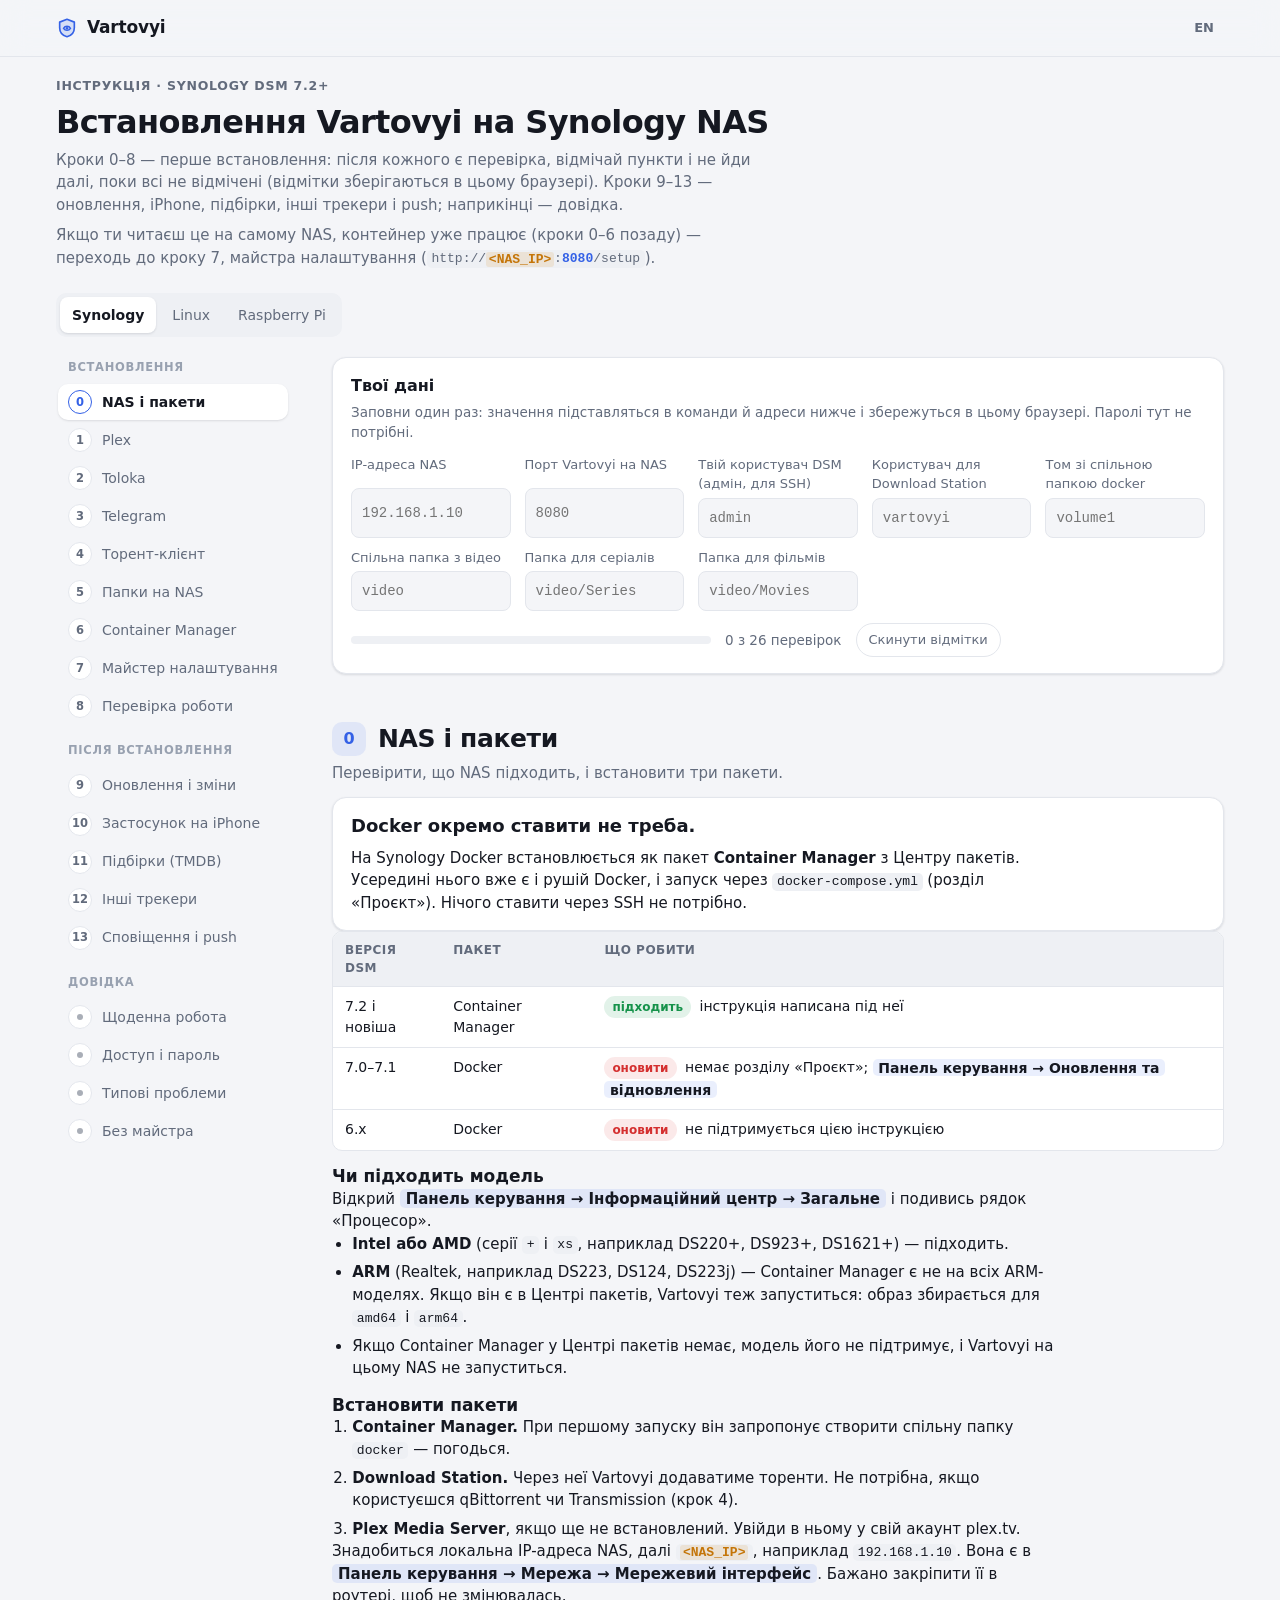
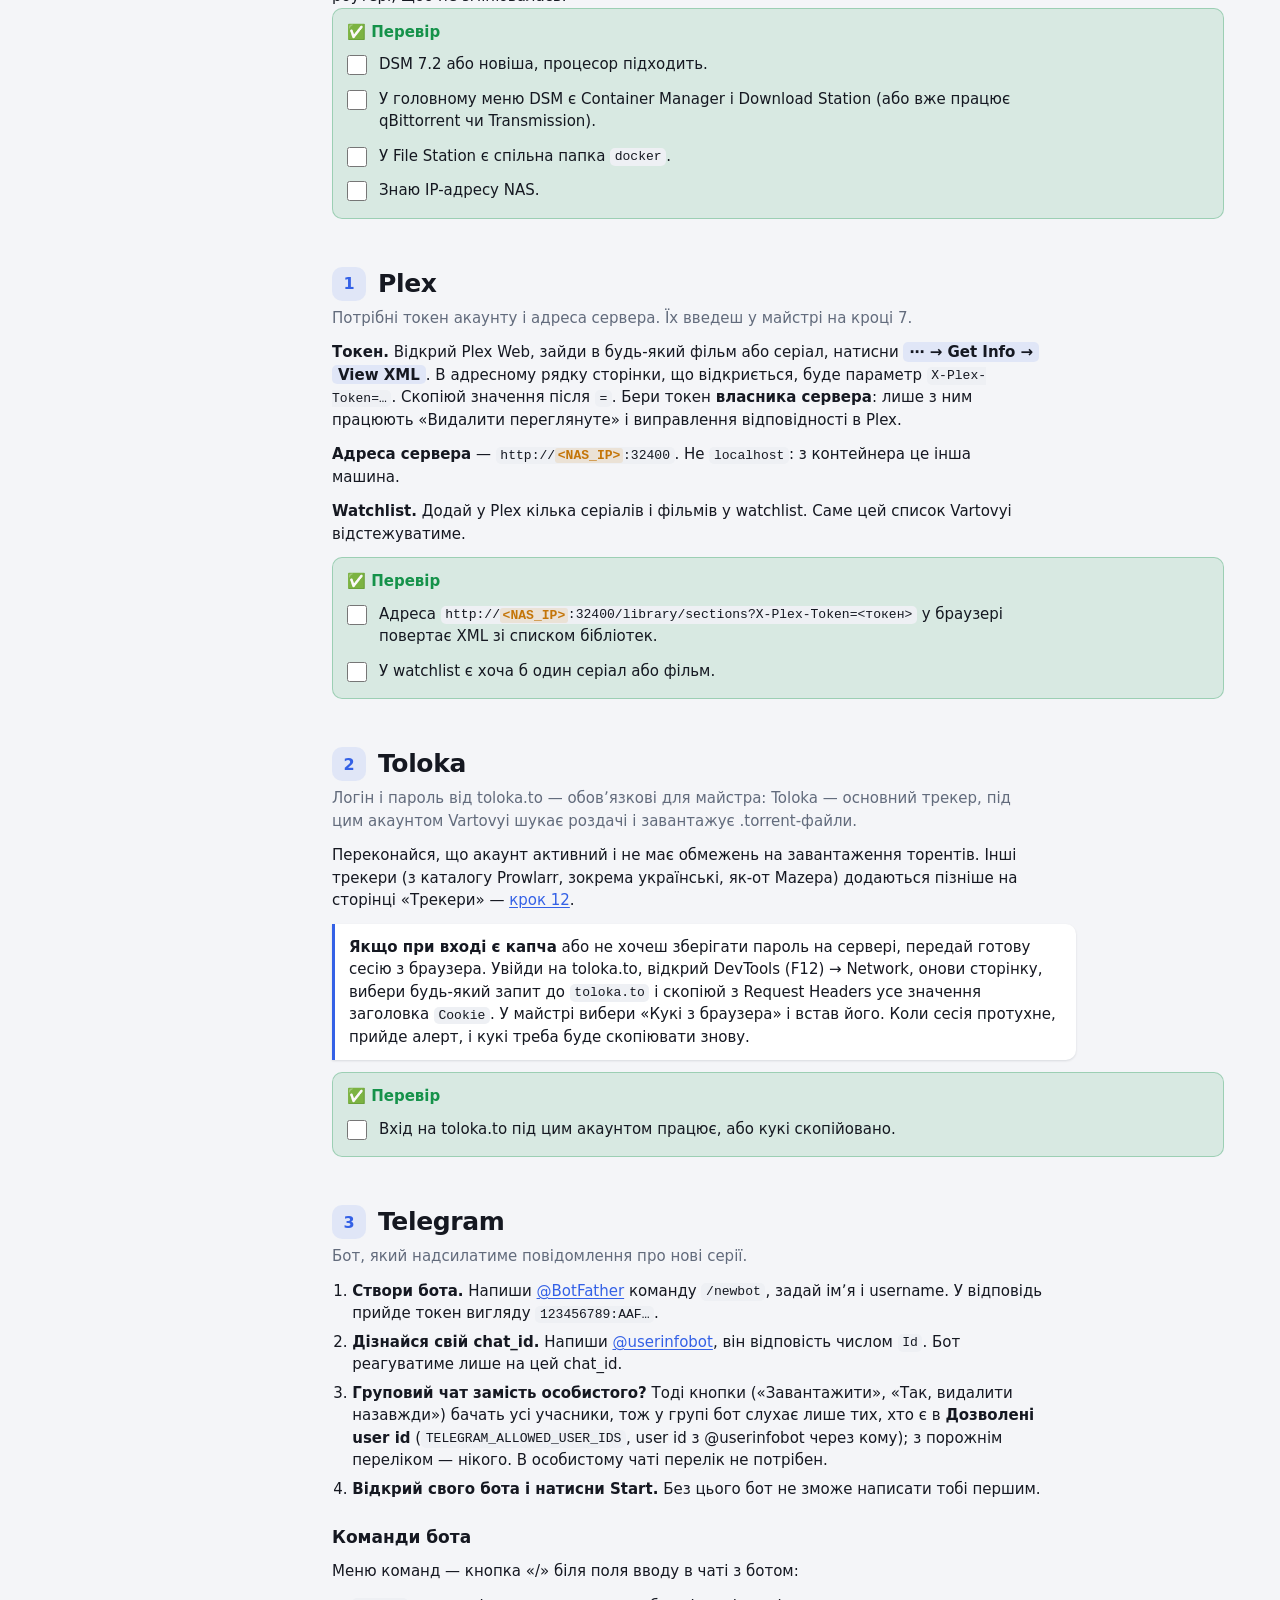
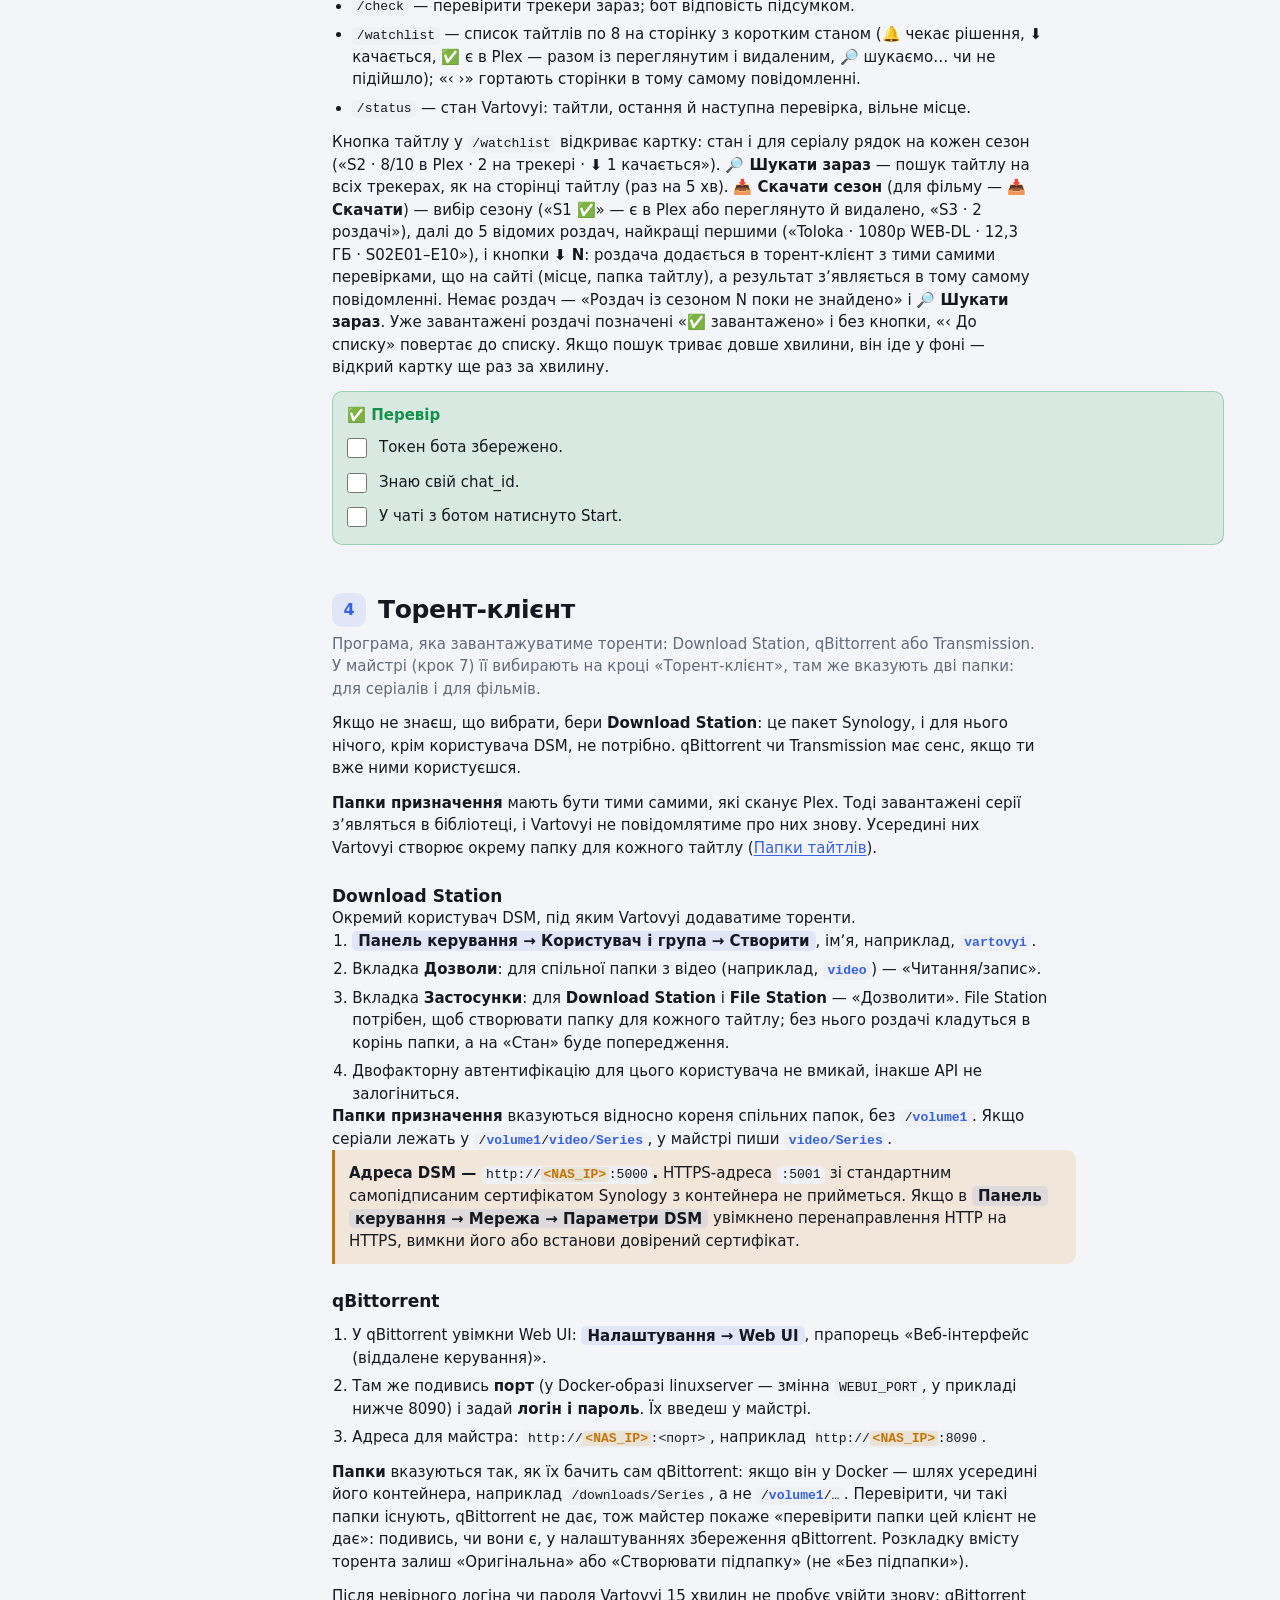
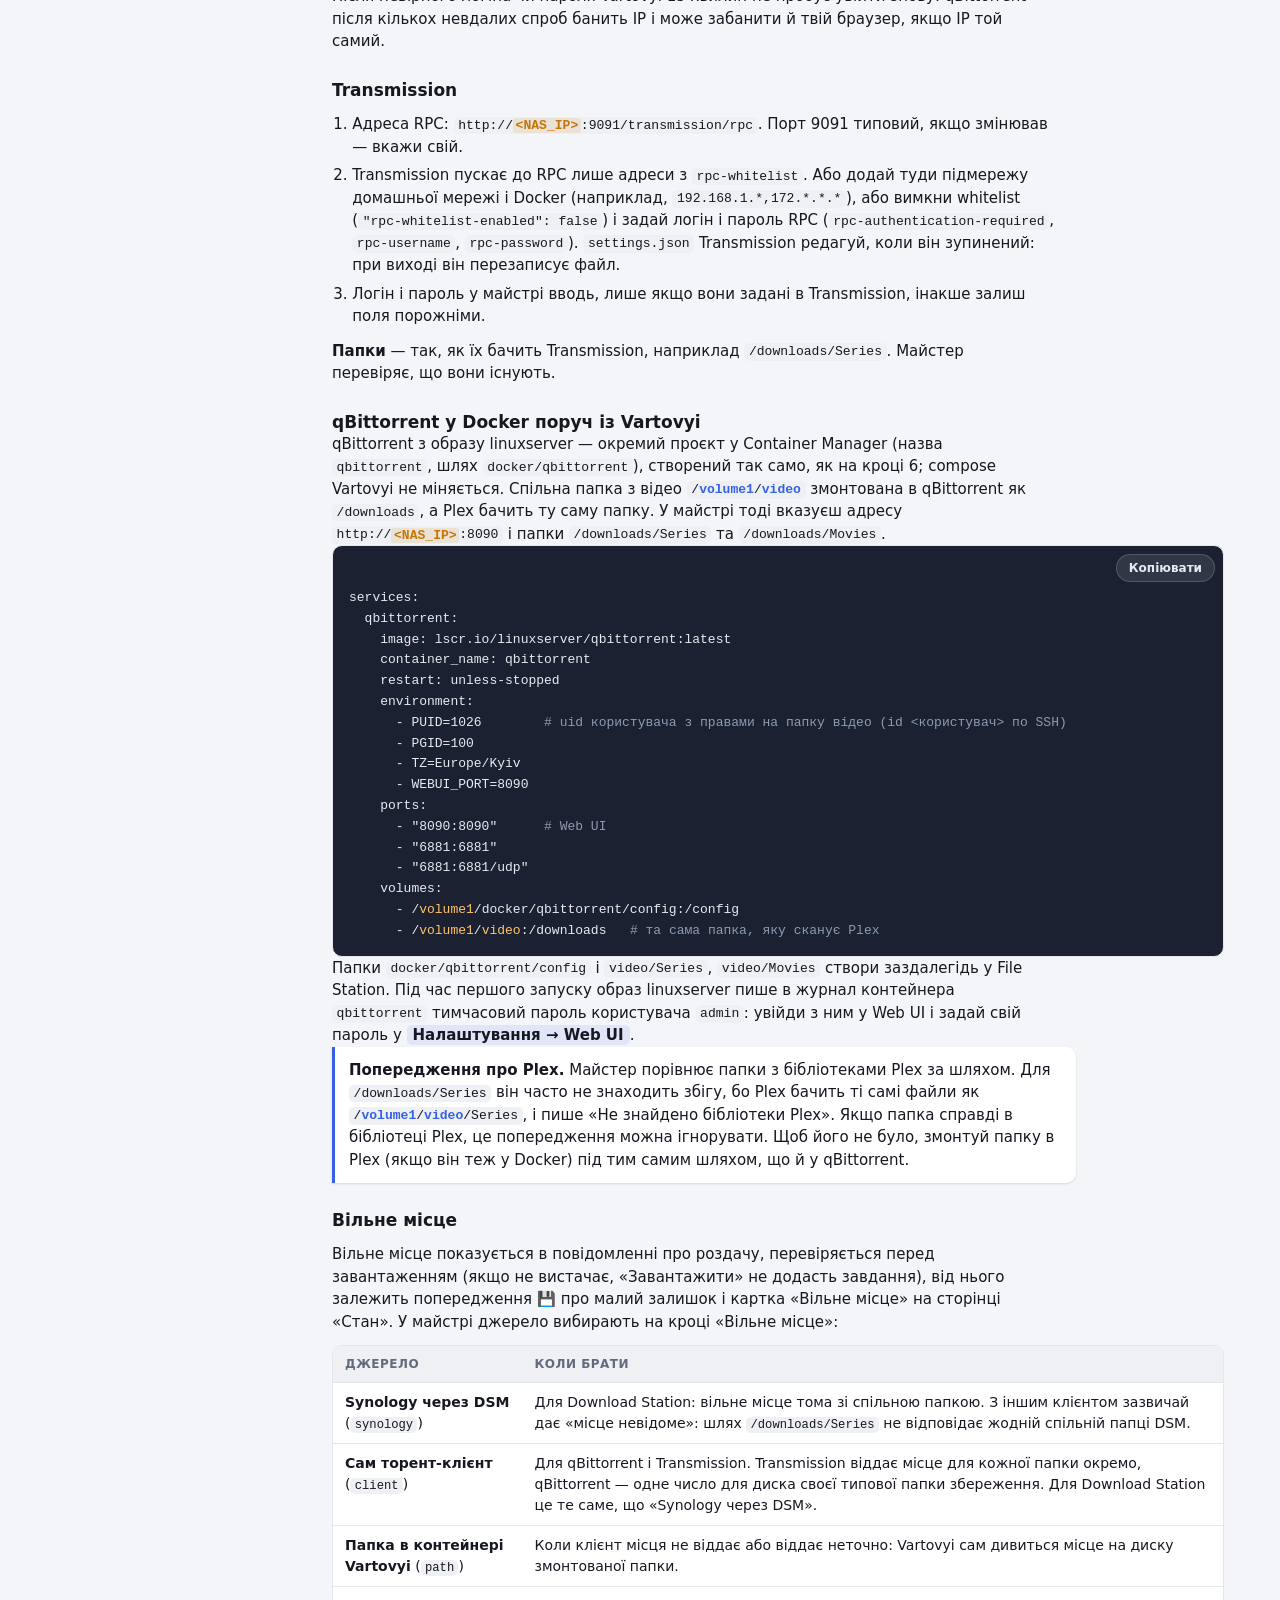
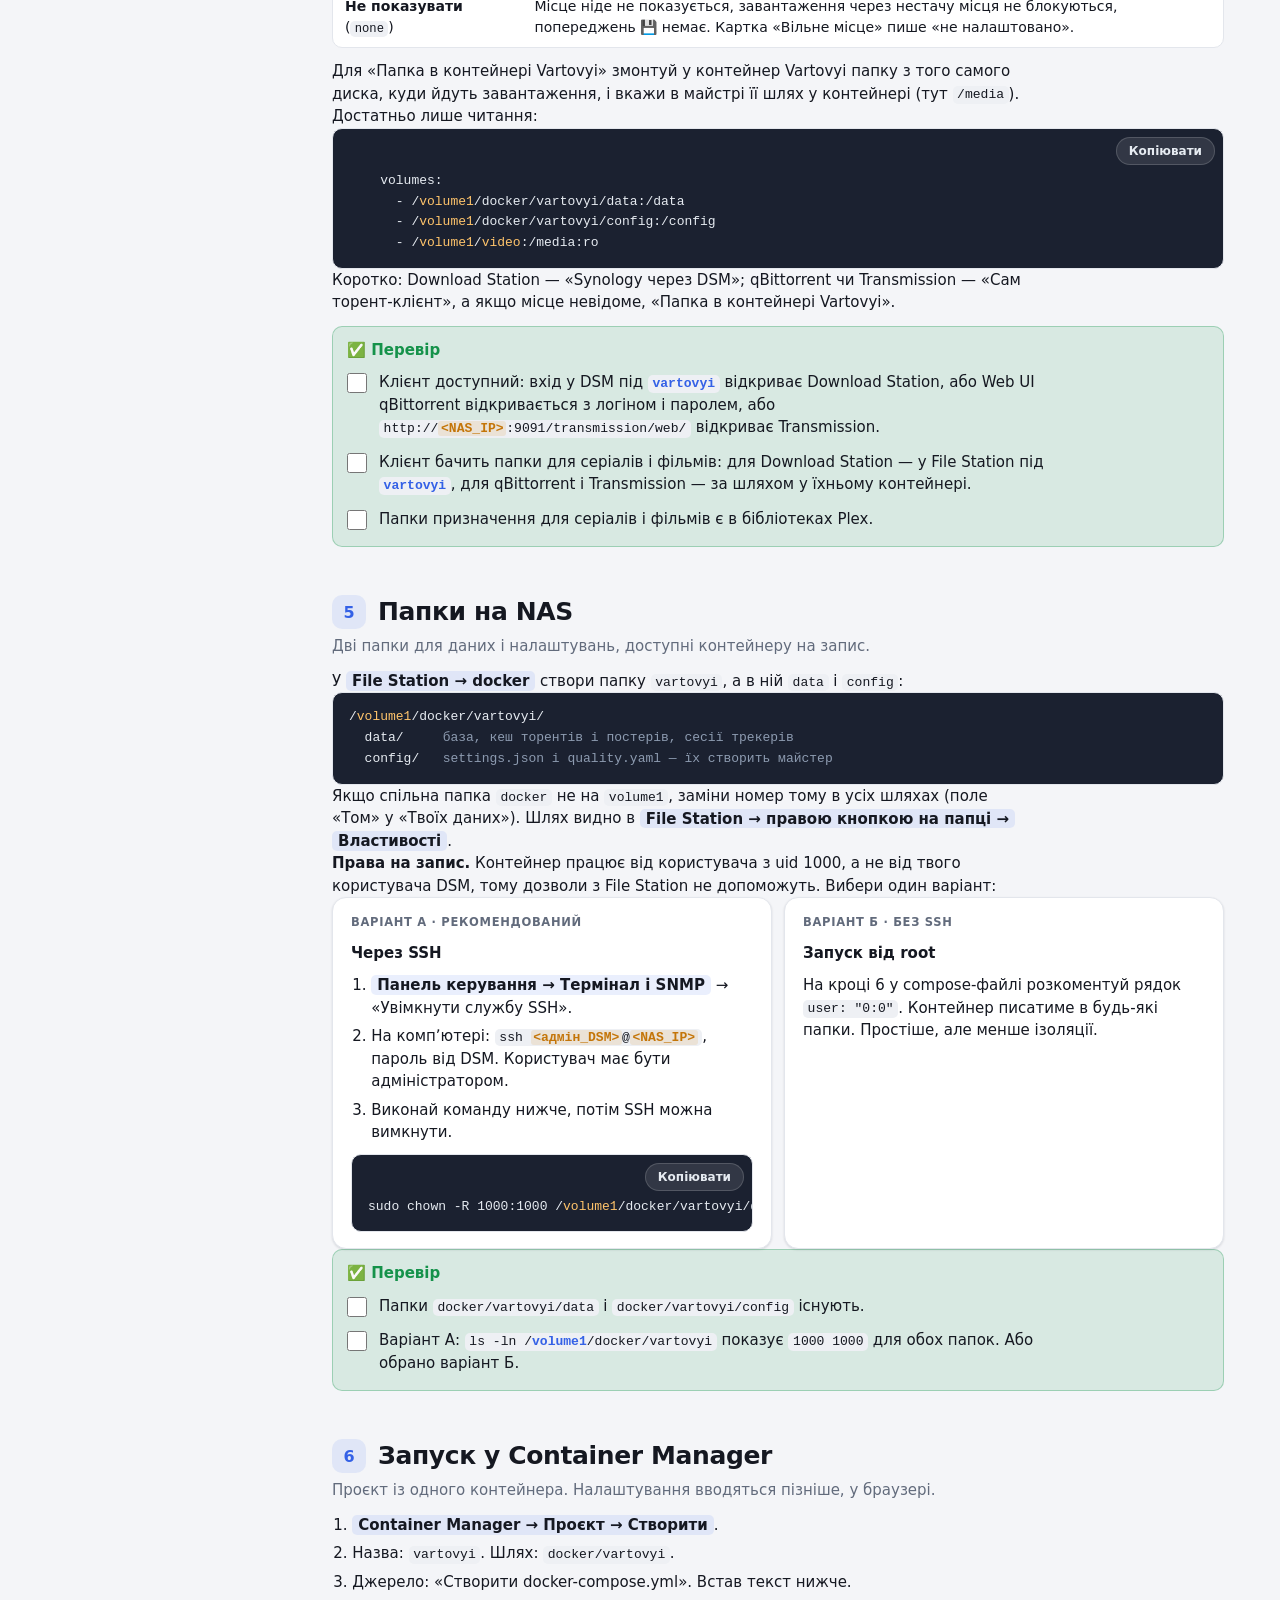
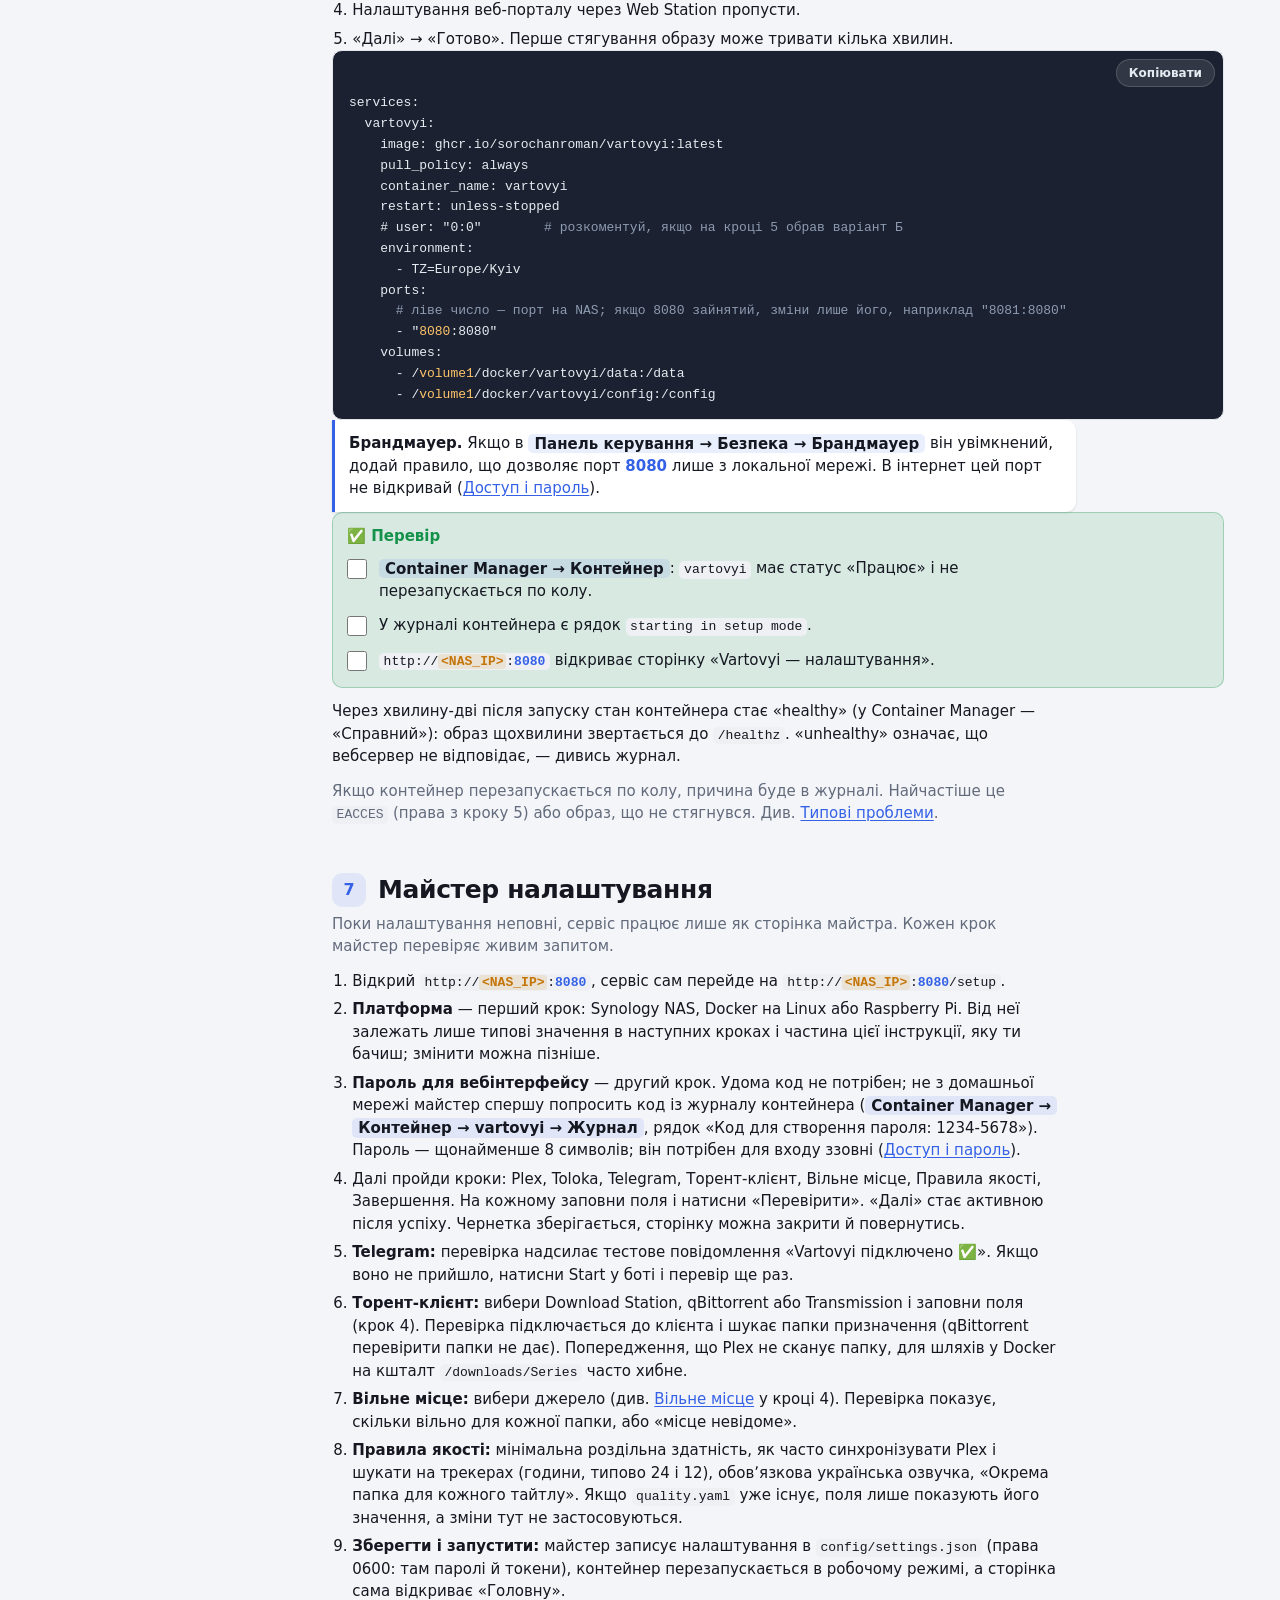
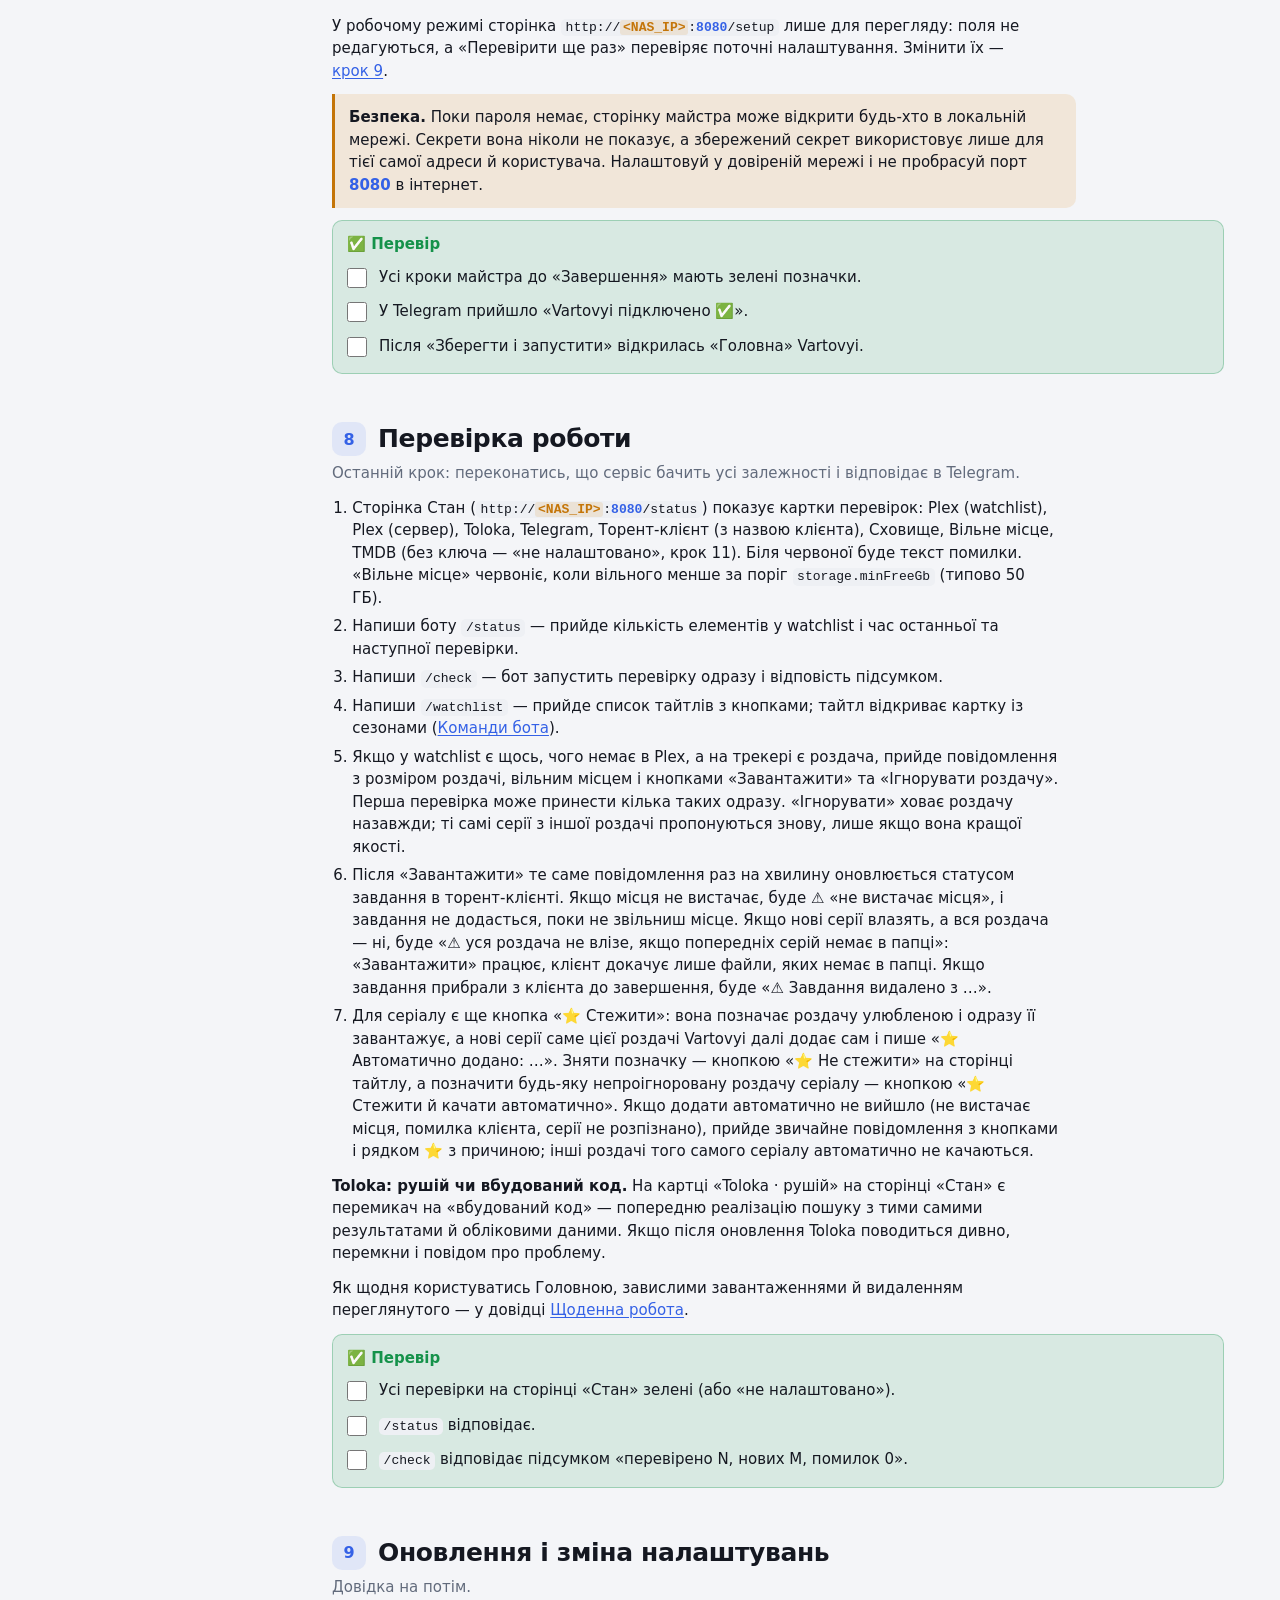
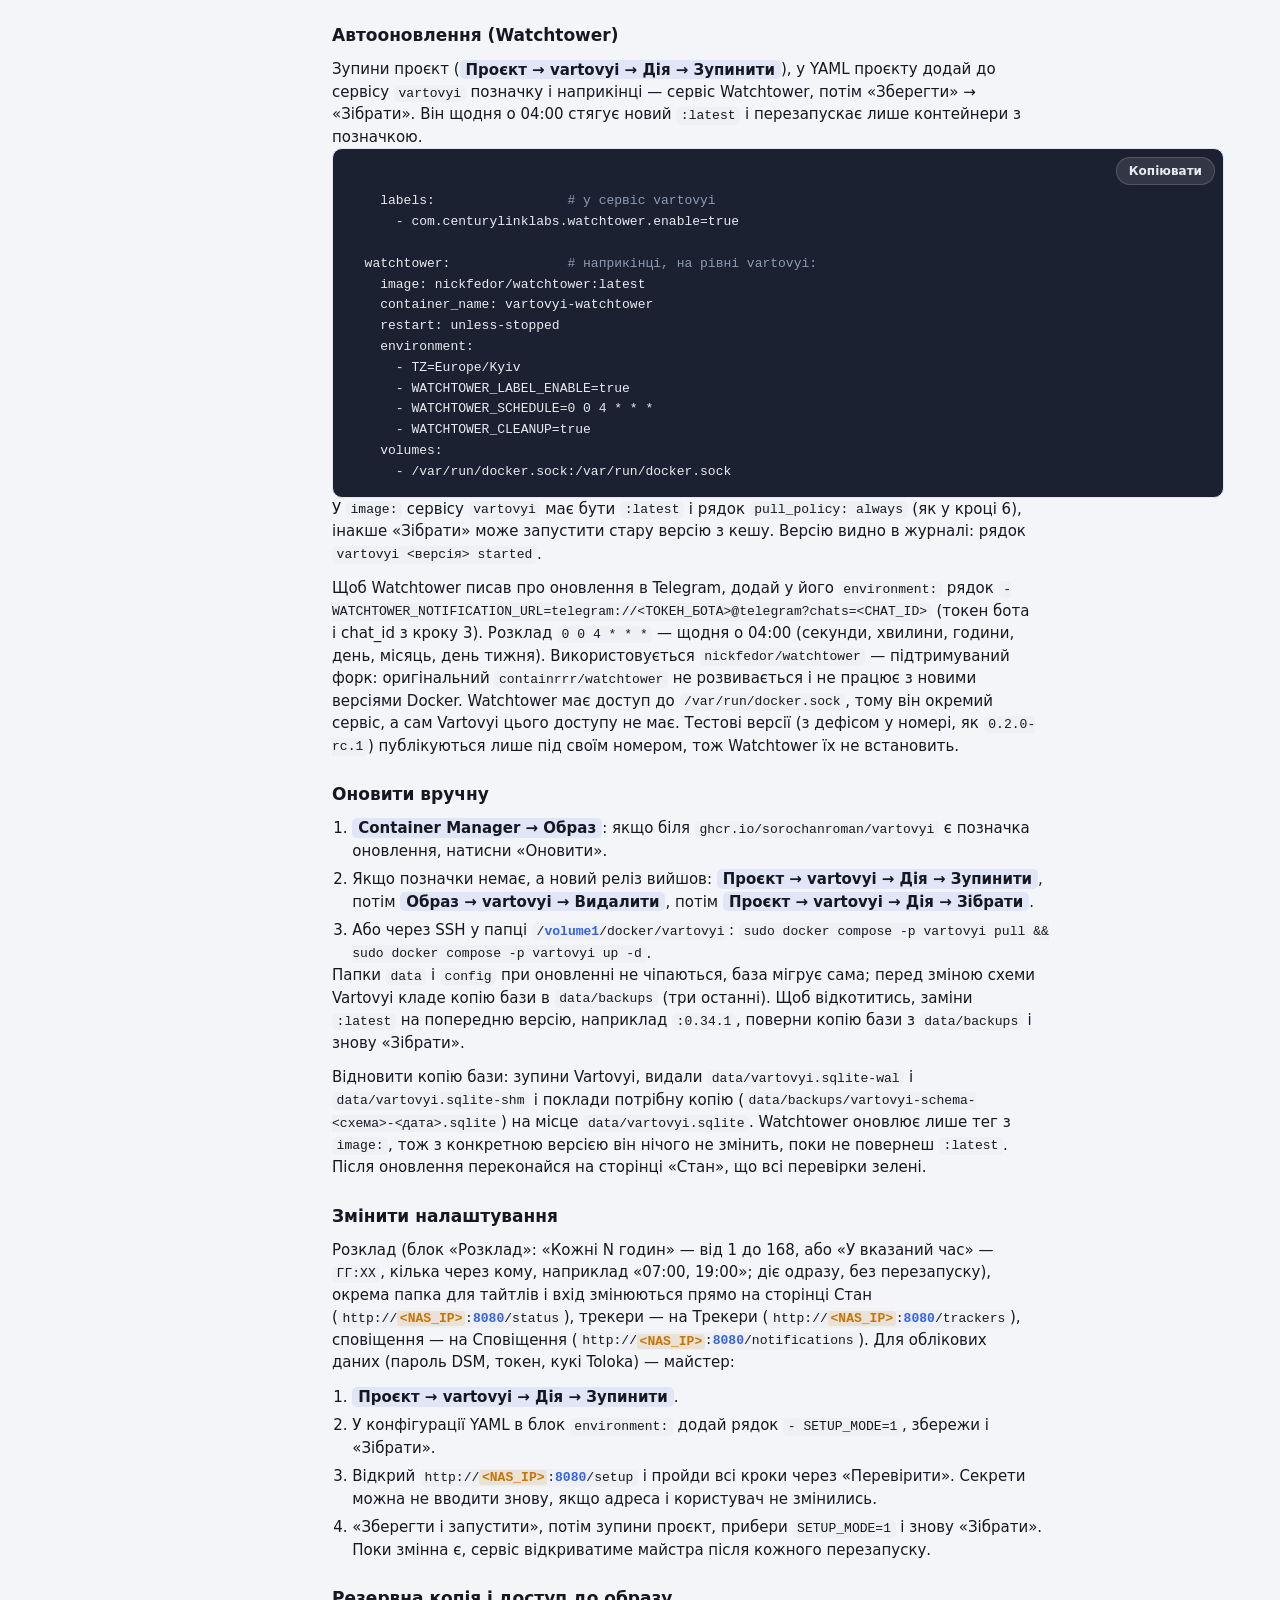
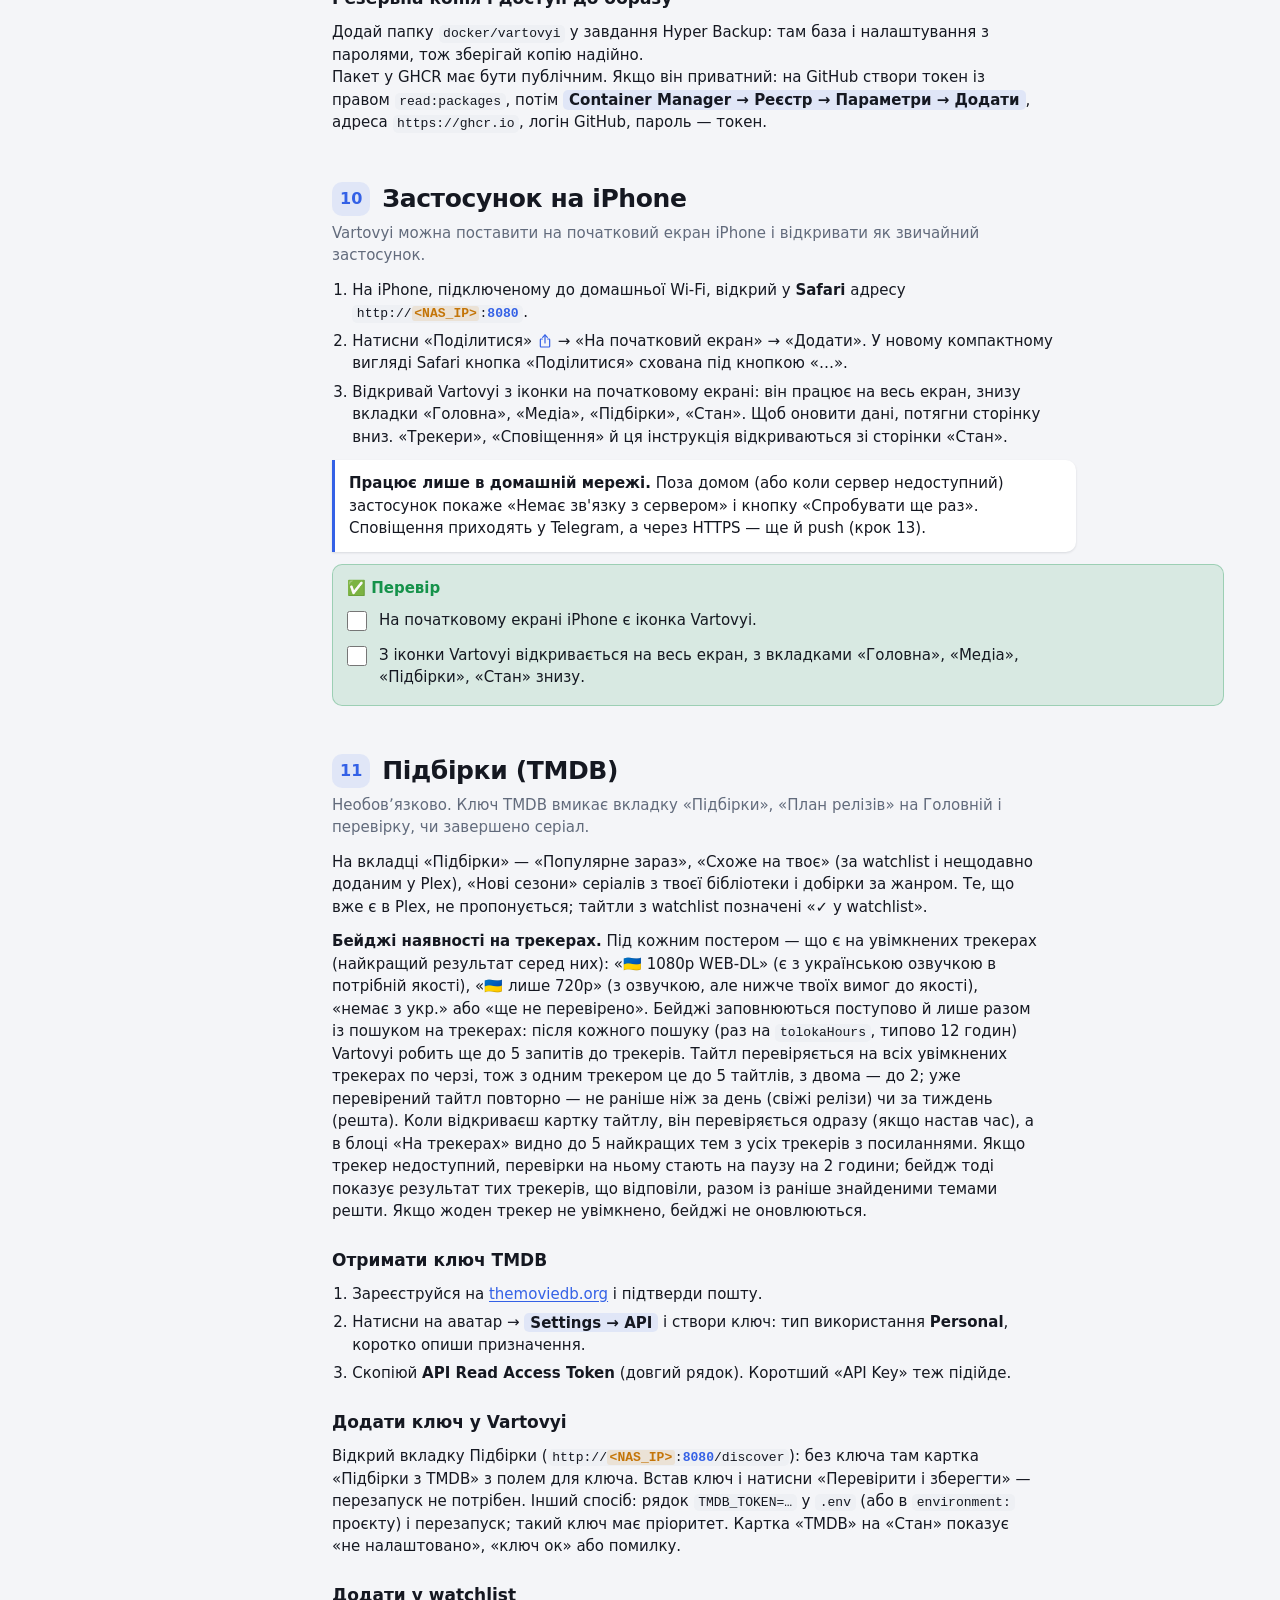
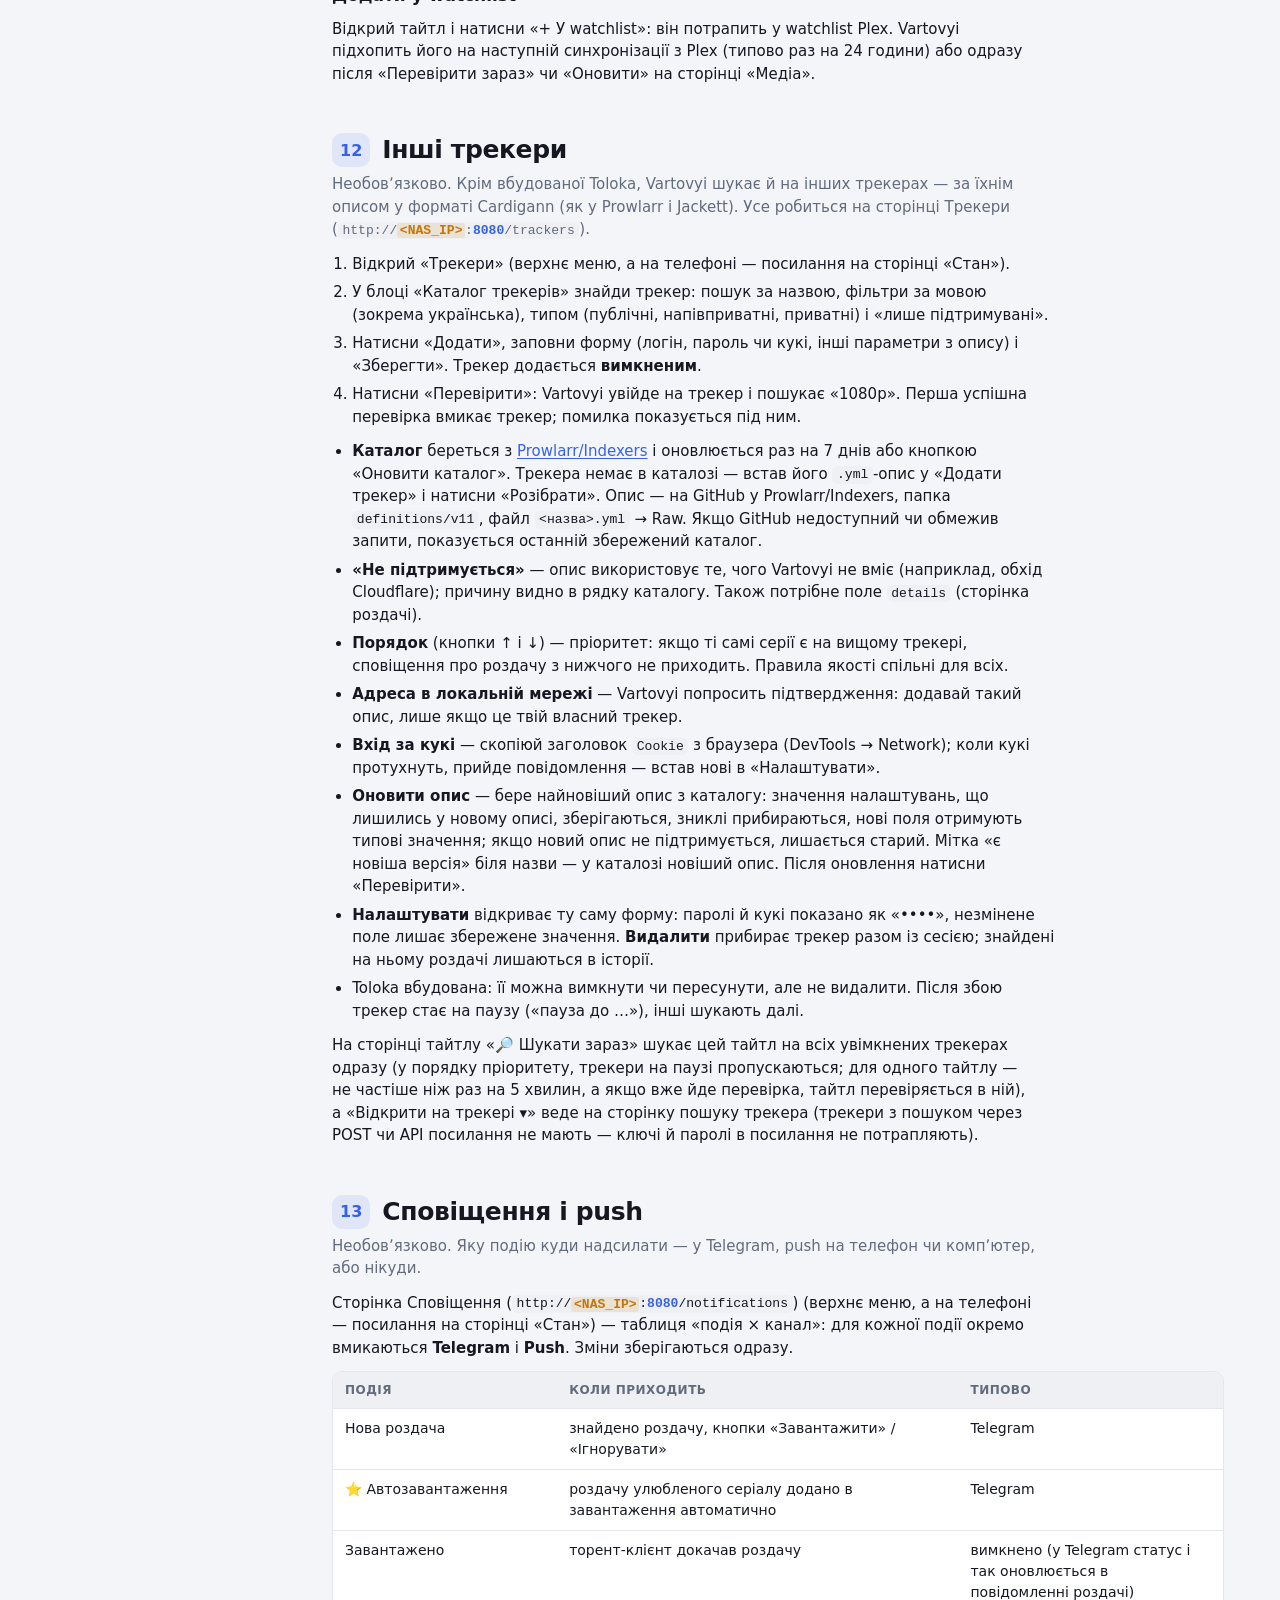
==== commit ce907b34: "sync v0.40.0" ====
--- a/site/guide/index.html
+++ b/site/guide/index.html
@@ -396,6 +396,7 @@
       <ol>
         <li><b>Створи бота.</b> Напиши <a href="https://t.me/BotFather" target="_blank" rel="noopener">@BotFather</a> команду <code>/newbot</code>, задай імʼя і username. У відповідь прийде токен вигляду <code>123456789:AAF…</code>.</li>
         <li><b>Дізнайся свій chat_id.</b> Напиши <a href="https://t.me/userinfobot" target="_blank" rel="noopener">@userinfobot</a>, він відповість числом <code>Id</code>. Бот реагуватиме лише на цей chat_id.</li>
+        <li><b>Груповий чат замість особистого?</b> Тоді кнопки («Завантажити», «Так, видалити назавжди») бачать усі учасники, тож у групі бот слухає лише тих, хто є в <b>Дозволені user id</b> (<code>TELEGRAM_ALLOWED_USER_IDS</code>, user id з @userinfobot через кому); з порожнім переліком — нікого. В особистому чаті перелік не потрібен.</li>
         <li><b>Відкрий свого бота і натисни Start.</b> Без цього бот не зможе написати тобі першим.</li>
       </ol>
       <h3>Команди бота</h3>
@@ -1131,6 +1132,8 @@
 
 TELEGRAM_BOT_TOKEN=
 TELEGRAM_CHAT_ID=
+<span class="c"># лише для групового чату: хто може керувати ботом (user id через кому)</span>
+<span class="c"># TELEGRAM_ALLOWED_USER_IDS=</span>
 
 <span class="c"># торент-клієнт: downloadstation | qbittorrent | transmission</span>
 TORRENT_CLIENT=downloadstation
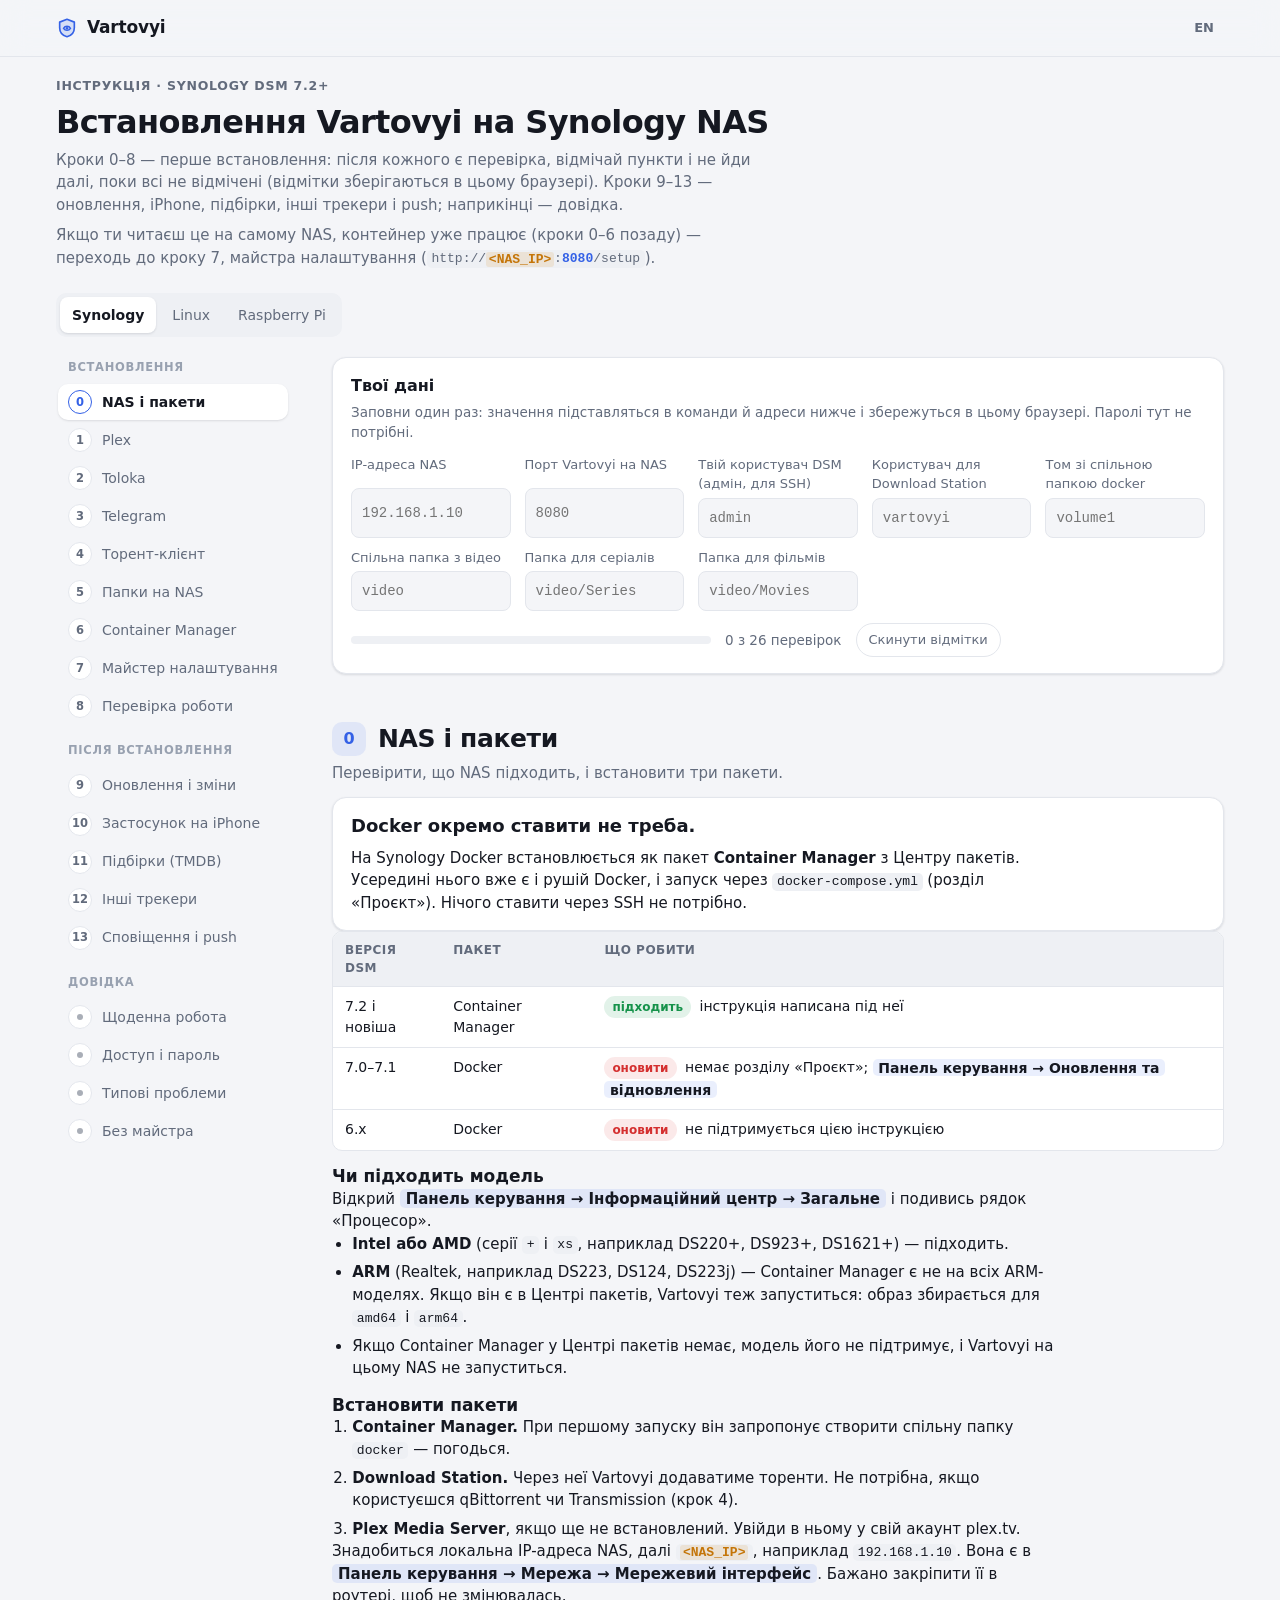
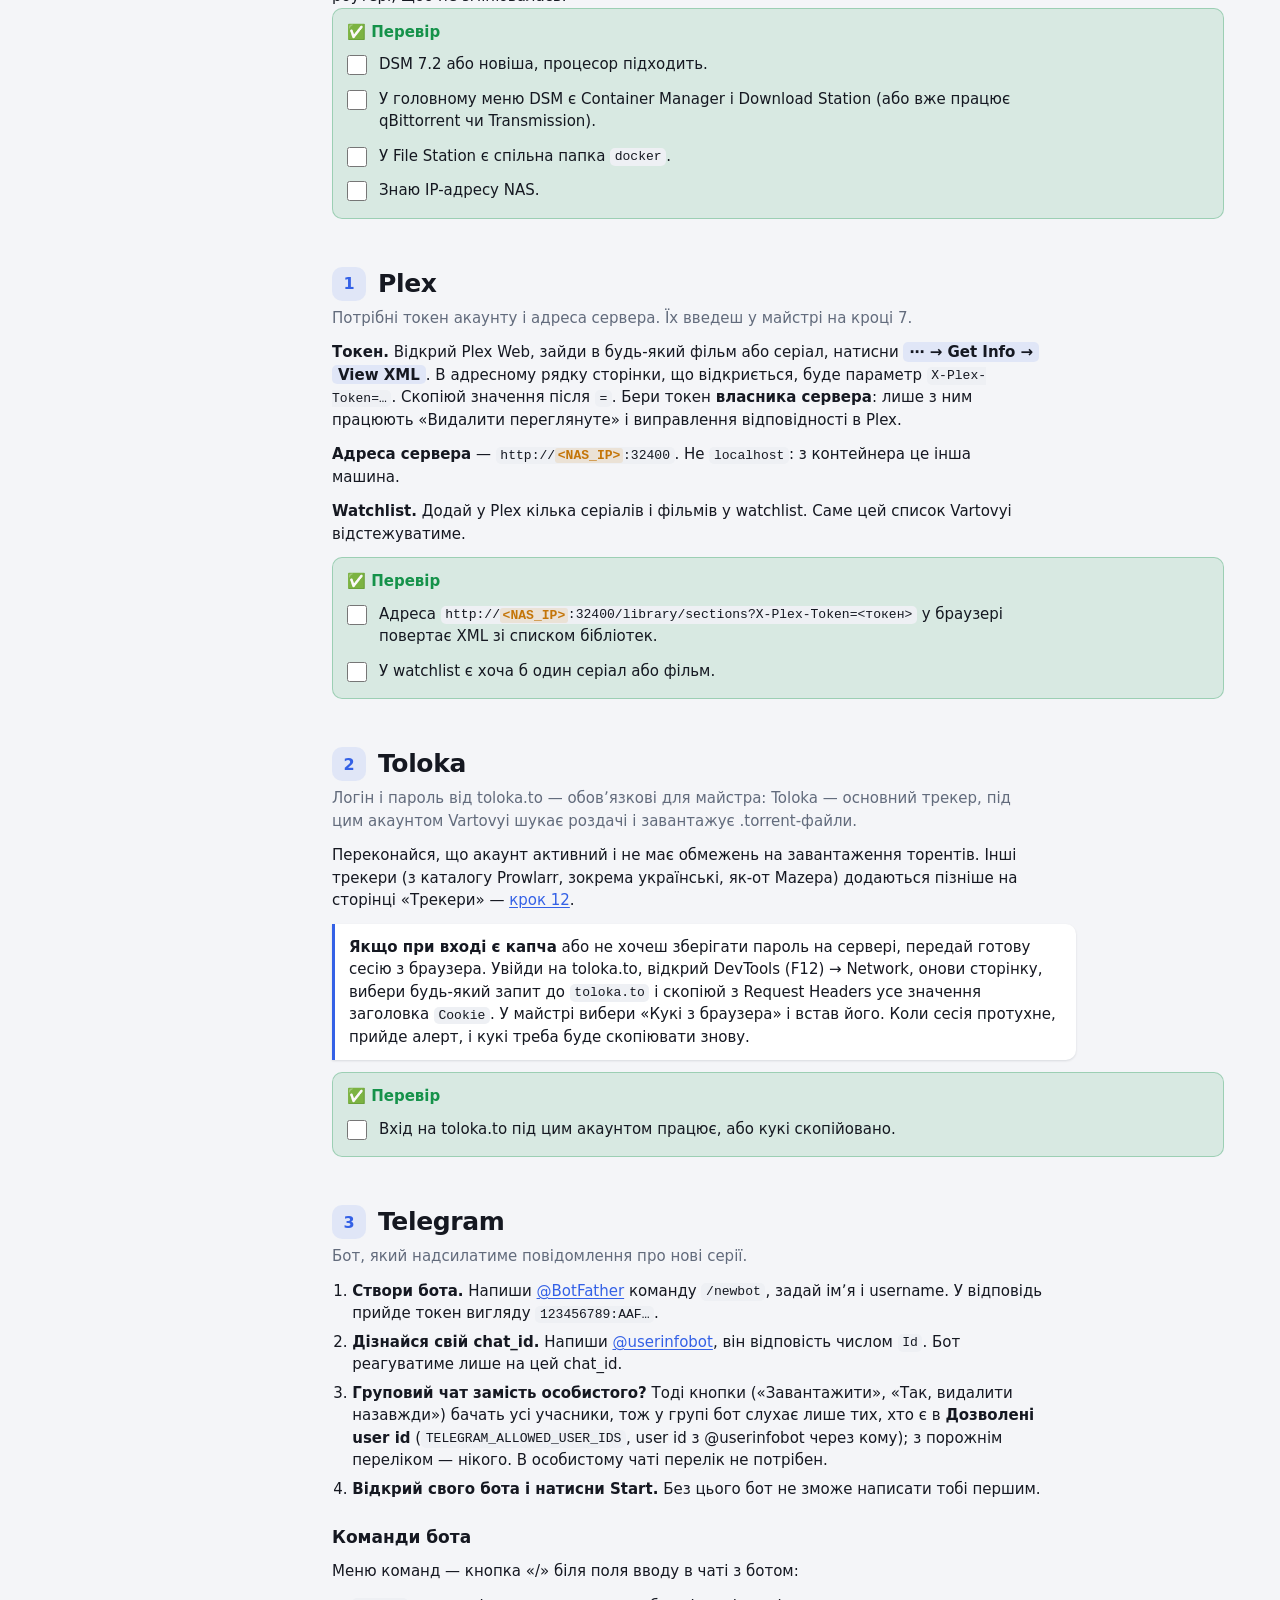
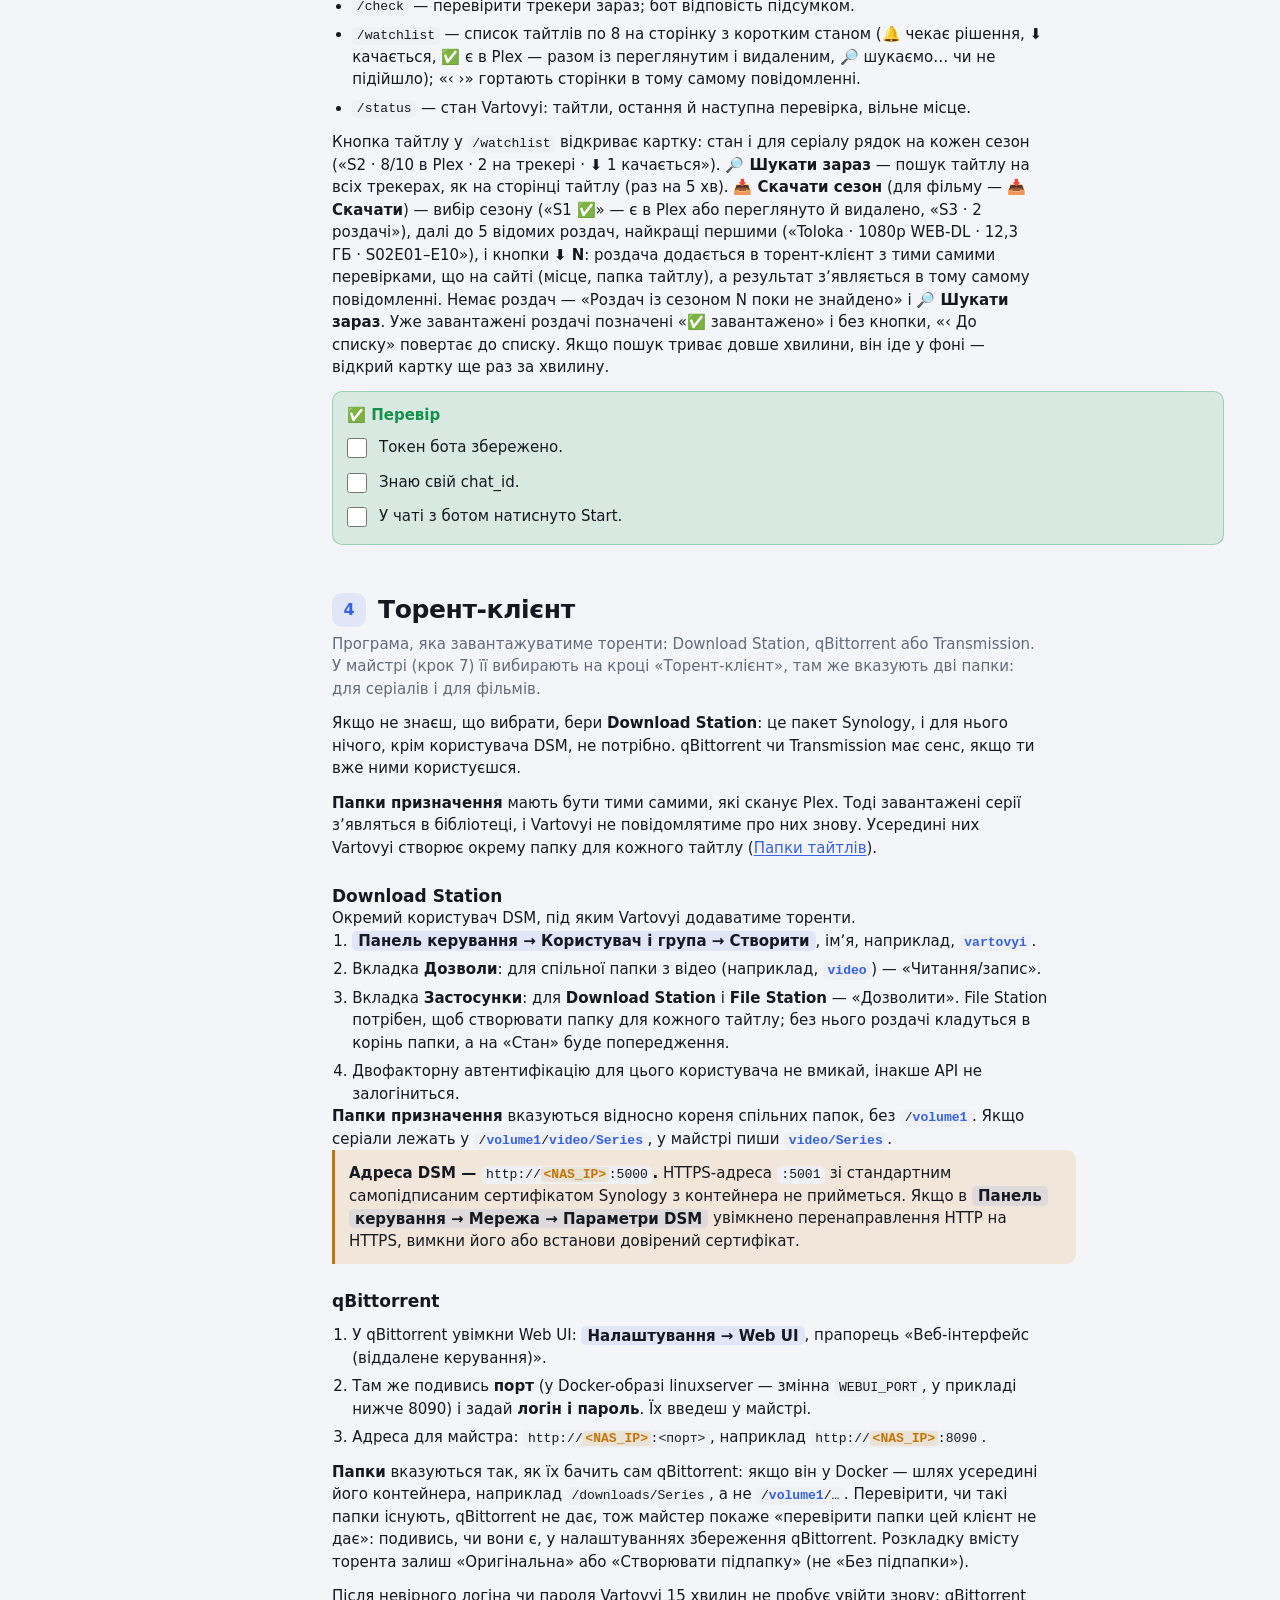
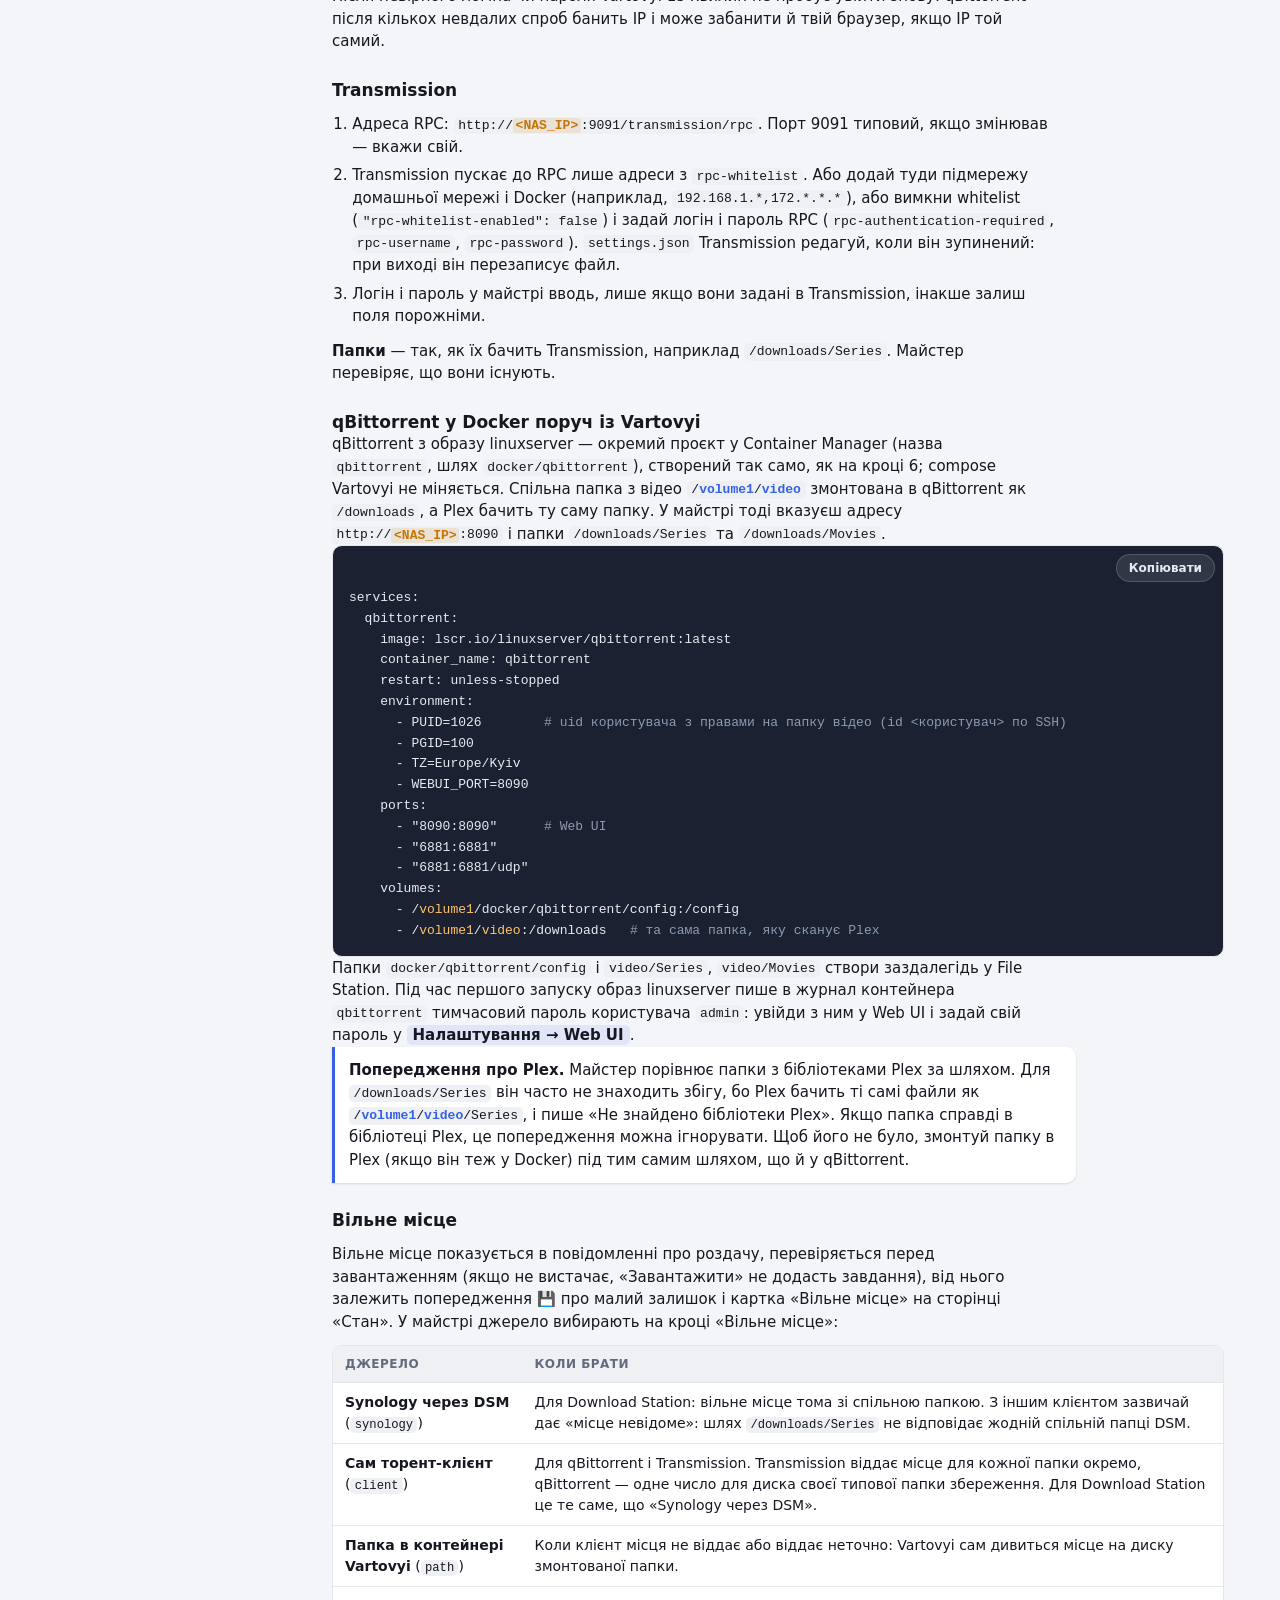
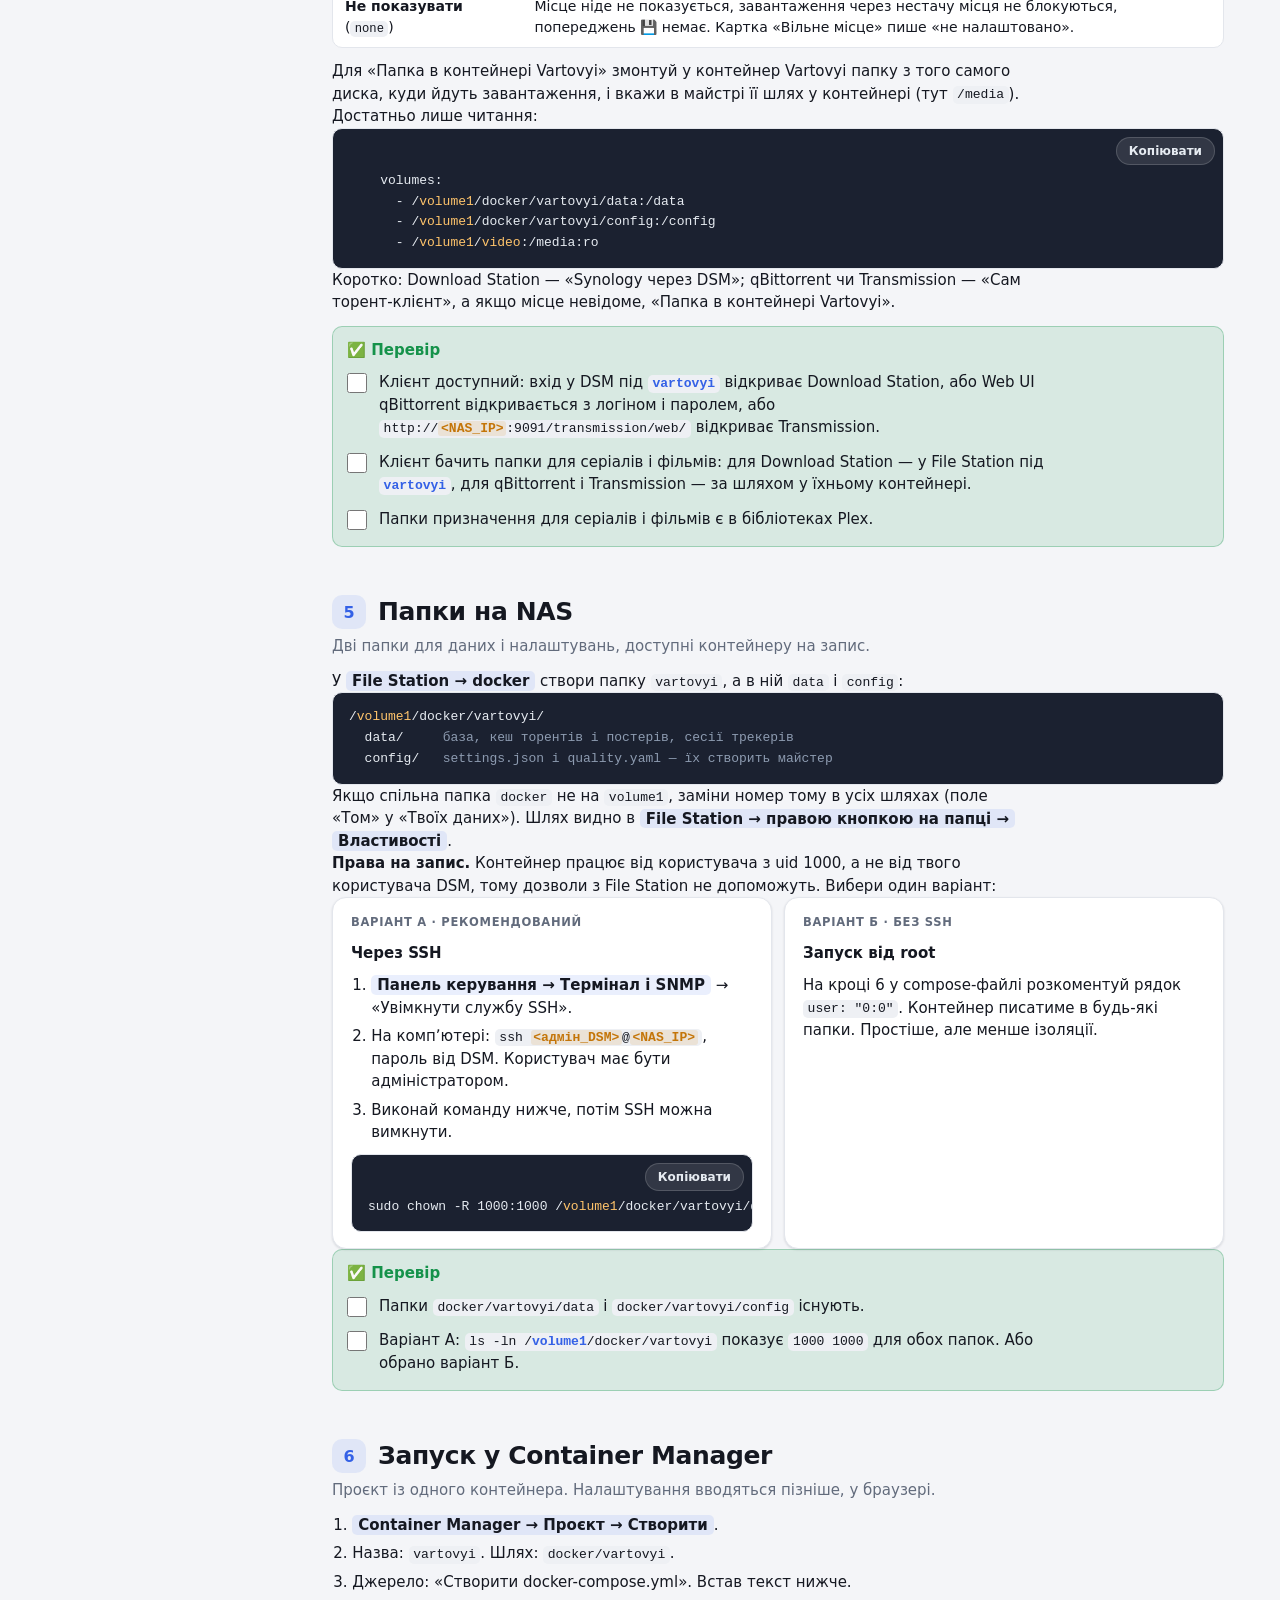
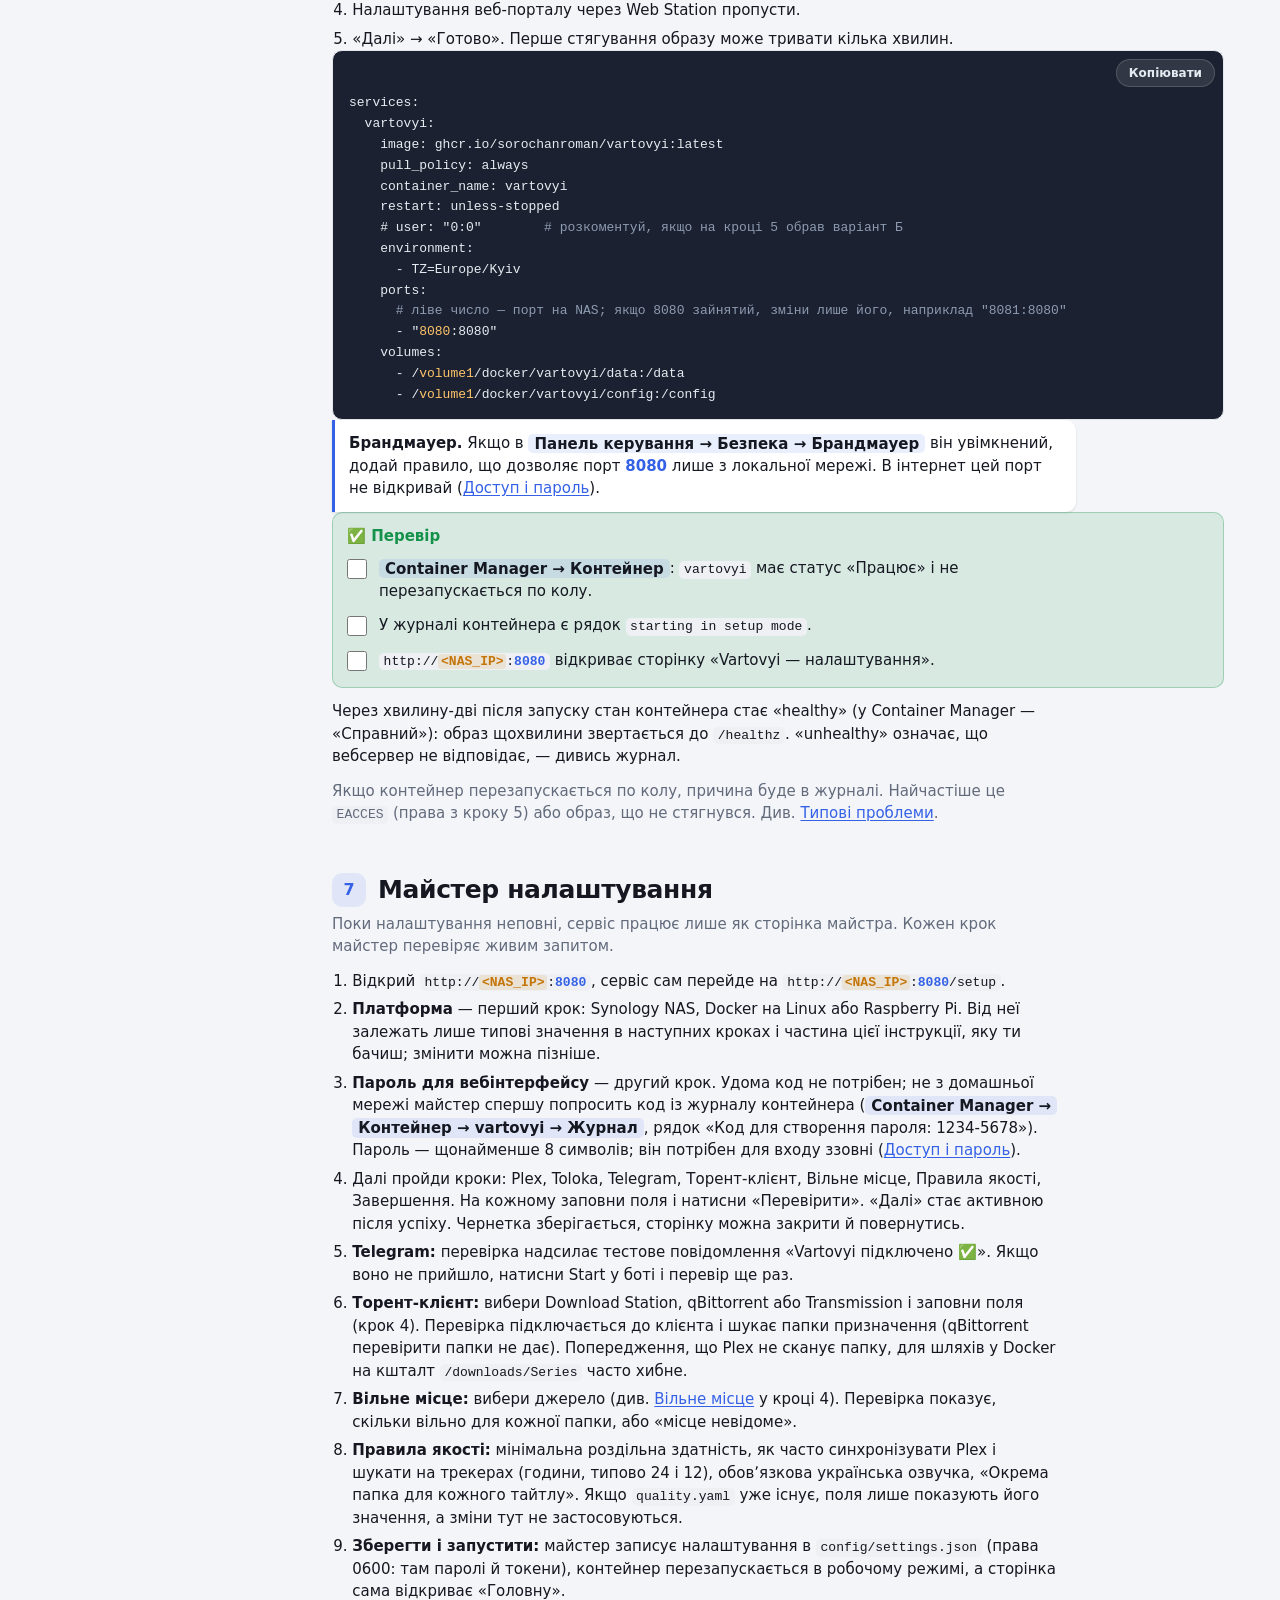
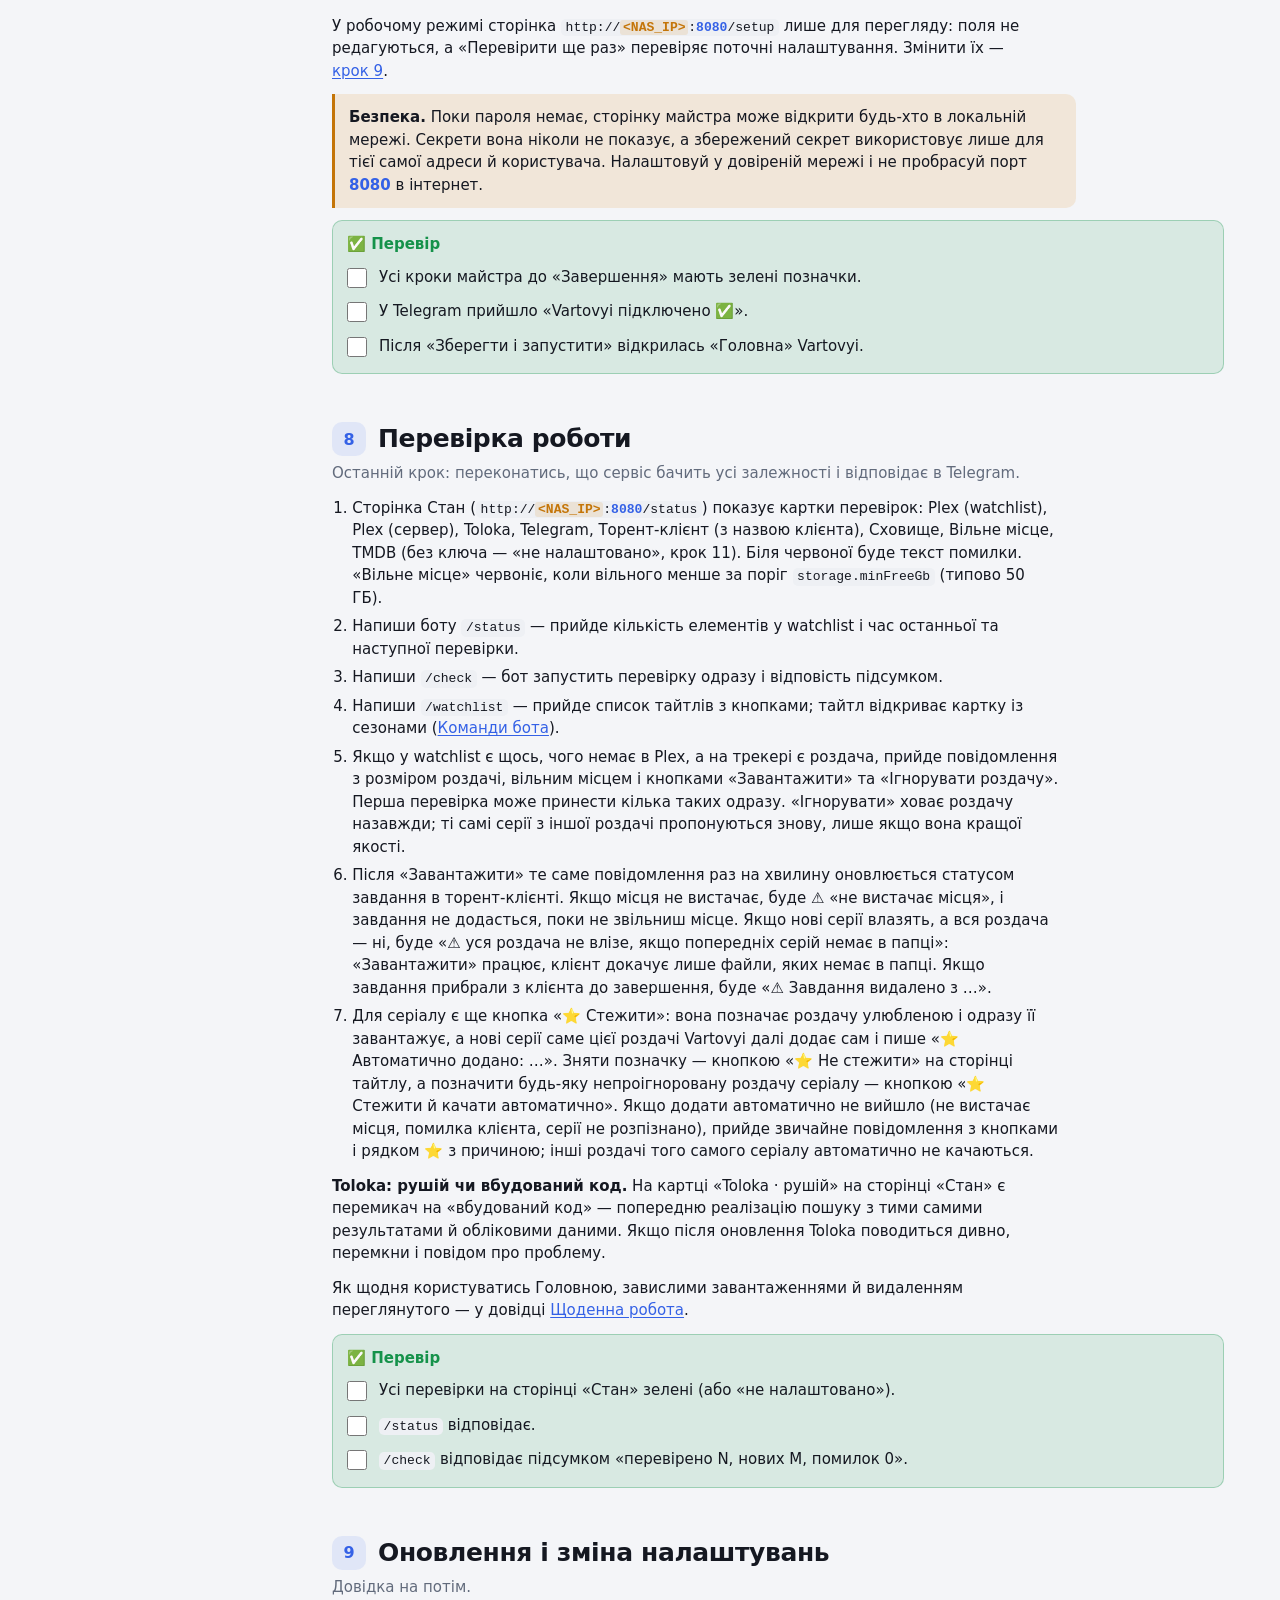
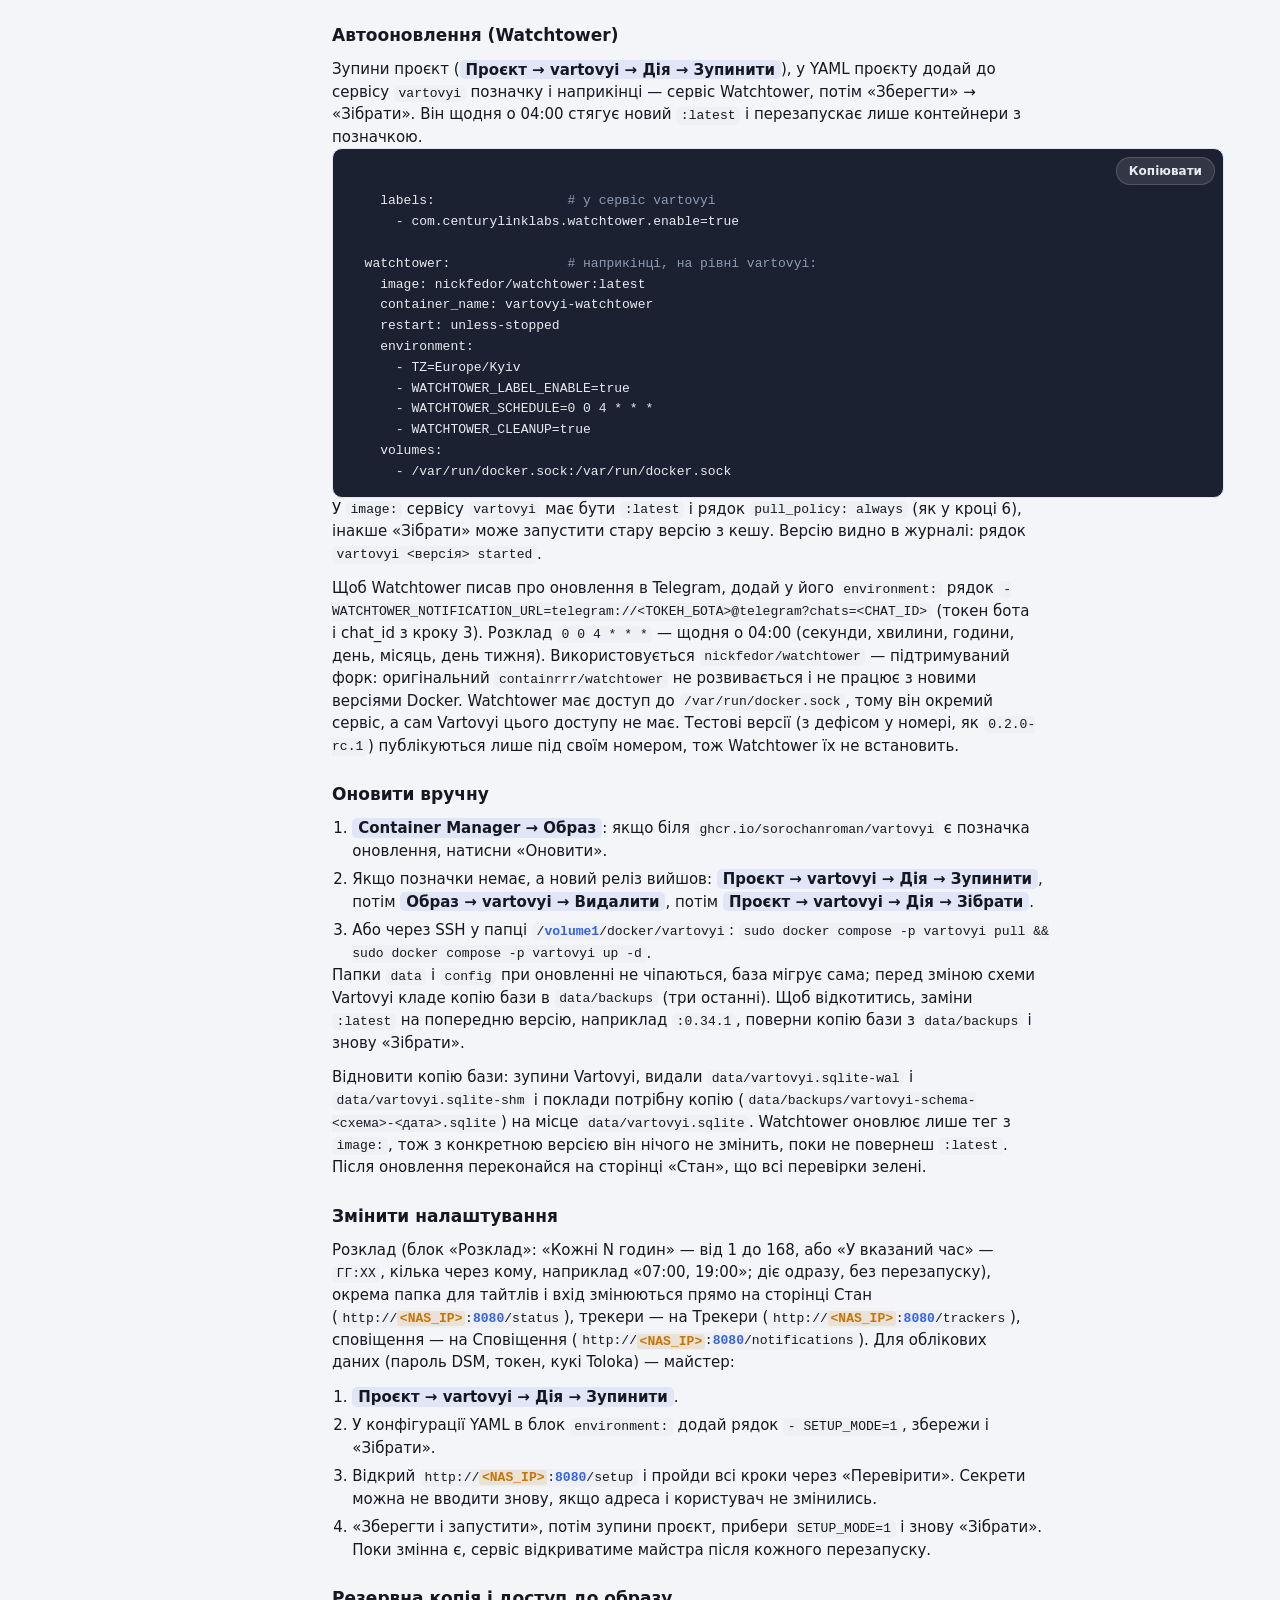
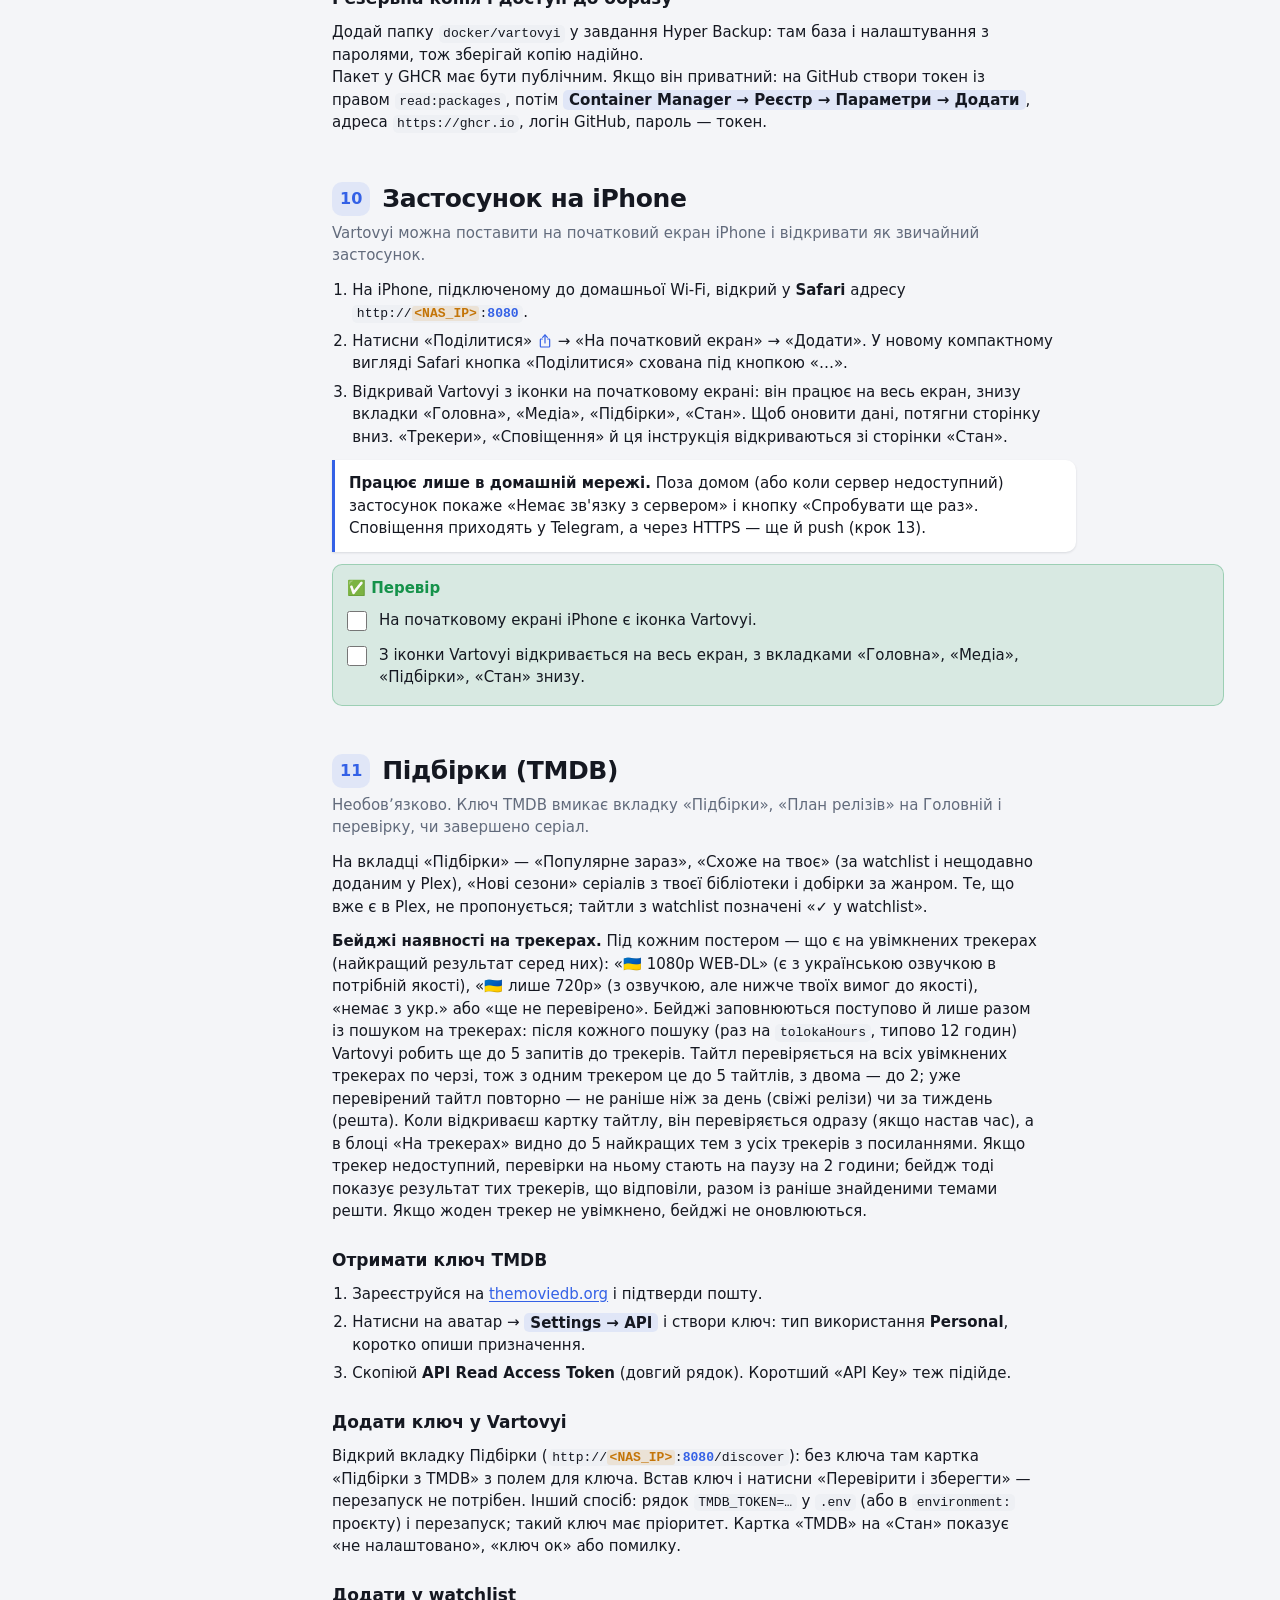
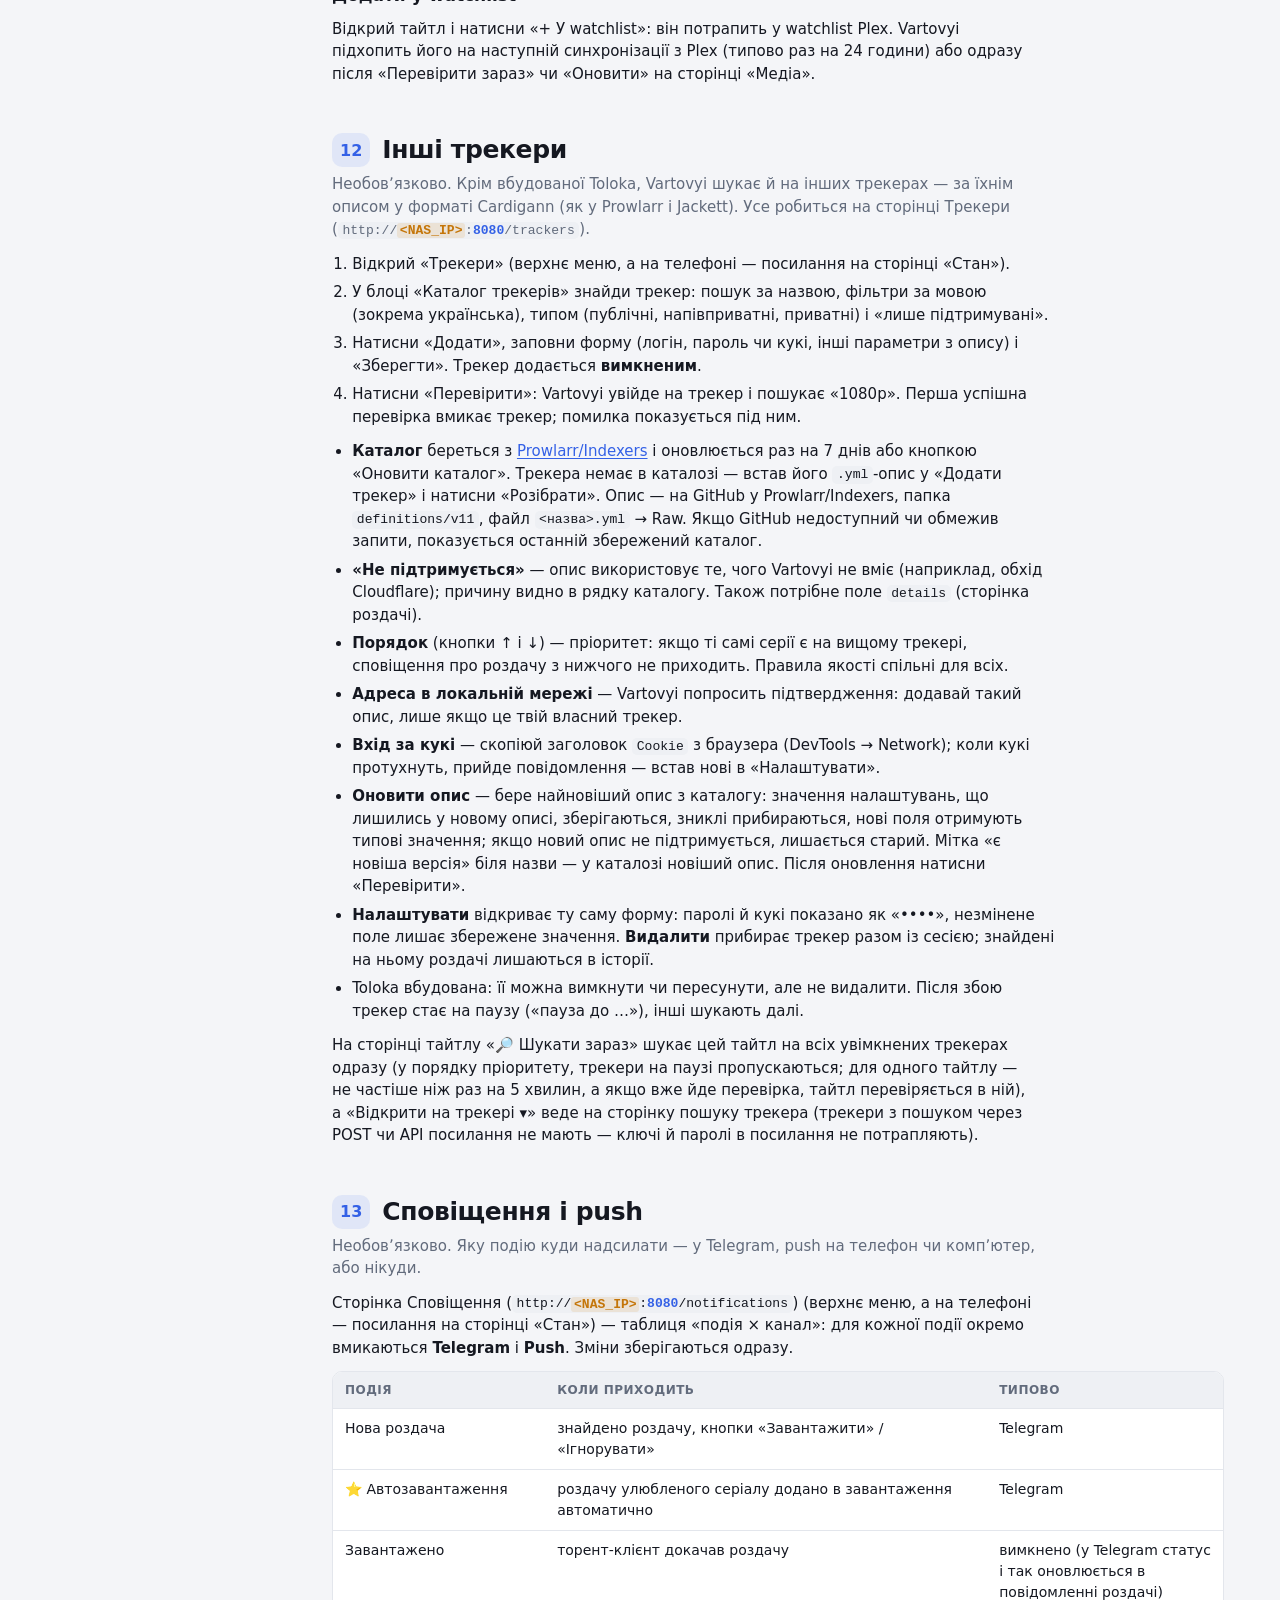
==== commit 769ccd53: "sync v0.42.0" ====
--- a/site/guide/index.html
+++ b/site/guide/index.html
@@ -885,7 +885,7 @@
           <tr><td>⭐ Автозавантаження</td><td data-l="Коли">роздачу улюбленого серіалу додано в завантаження автоматично</td><td data-l="Типово">Telegram</td></tr>
           <tr><td>Завантажено</td><td data-l="Коли">торент-клієнт докачав роздачу</td><td data-l="Типово">вимкнено (у Telegram статус і так оновлюється в повідомленні роздачі)</td></tr>
           <tr><td>Не завантажилось</td><td data-l="Коли">помилка торент-клієнта або завдання видалено</td><td data-l="Типово">вимкнено (так само)</td></tr>
-          <tr><td>Завантаження зависло / не завантажилось</td><td data-l="Коли">без прогресу <code>downloads.stallHours</code> годин або помилка клієнта; кнопки «Замінити» / «Чекати далі» (<a href="#stalled">Завислі завантаження</a>)</td><td data-l="Типово">Telegram; push — коли push налаштовано</td></tr>
+          <tr><td>Завантаження зависло / не завантажилось</td><td data-l="Коли">без прогресу <code>downloads.stallHours</code> годин або помилка клієнта; кнопки «Замінити» / «Чекати далі», а для ⭐ роздачі — «🔁 Замінено автоматично» (<a href="#stalled">Завислі завантаження</a>)</td><td data-l="Типово">Telegram; push — коли push налаштовано</td></tr>
           <tr><td>Премʼєра сезону</td><td data-l="Коли">вийшов новий сезон серіалу з watchlist</td><td data-l="Типово">Telegram</td></tr>
           <tr><td>Переглянуте можна видалити</td><td data-l="Коли">сезон (чи завершений серіал) переглянуто повністю; кнопки «🗑 Видалити» / «Залишити» (<a href="#watched">Видалити переглянуте</a>)</td><td data-l="Типово">Telegram; push — коли push налаштовано</td></tr>
           <tr><td>Проблеми</td><td data-l="Коли">трекер недоступний, вхід, мало місця, збої перевірки</td><td data-l="Типово">Telegram</td></tr>
@@ -972,6 +972,7 @@
       <ul>
         <li><b>Замінити</b> — бере збережену роздачу того самого тайтлу з усіма потрібними серіями (спершу оновлену версію тієї самої теми, далі за порядком трекерів і якістю); якщо такої немає, один раз шукає на трекерах. Зависле завдання прибирається з клієнта без видалення файлів: Download Station видаляє недокачане, qBittorrent і Transmission лишають часткові файли. Пошук на трекерах — не частіше ніж раз на 12 годин для тайтлу і не більше 5 тайтлів на годину; якщо зависло кілька завантажень одразу або це помилка диска чи папки, Vartovyi на трекерах не шукає — справа, схоже, в торент-клієнті. В історії тайтлу зʼявляється запис про заміну; якщо заміну додати не вдалося, зависле завдання повертається в клієнт.</li>
         <li><b>Чекати далі</b> — 24 години без нагадувань; якщо завантаження так і не рушить, Vartovyi нагадає знову з новим підбором заміни.</li>
+        <li><b>Автозаміна ⭐ роздачею.</b> Якщо серед роздач того самого тайтлу з позначкою «⭐ Стежити» є заміна з усіма потрібними серіями, що проходить правила якості, Vartovyi не питає: одразу замінює завантаження так само, як <b>Замінити</b> (зависле завдання прибирається без видалення файлів, ⭐ роздача йде в ту саму папку; якщо її не вдалося додати, зависле завдання повертається в клієнт), і надсилає «🔁 Замінено автоматично: Назва S01E01–E03» зі старою й новою роздачею та причиною. Перезалита тема ⭐ роздачі (новий торент) так само замінюється оновленою версією. Не більше однієї автозаміни на завантаження і не більше 2 за 30 хвилин загалом; під час «Чекати далі» нічого не відбувається. Помилка клієнта замінюється автоматично, лише коли триває <code>downloads.stallHours</code> годин (до того — звичайна пропозиція). Коли схоже, що справа в торент-клієнті (зависло кілька завантажень одразу, помилка диска чи папки, клієнт не відповів), — лише пропозиція. Перед тим як прибрати завдання, Vartovyi ще раз перевіряє клієнт: якщо завантаження рушило, нічого не змінюється. Якщо ⭐ роздачу не вдалося додати, «⚠️ Автозаміна не вдалась» скаже, чи зависле завантаження повернуто в клієнт (Download Station качає його заново), чи його в клієнті вже немає — тоді з кнопками «Замінити» / «Чекати далі»; автозаміну, яку обірвав перезапуск, так само відкочує під час старту. Інші заміни лише пропонуються. Якщо заміна зʼявилася пізніше (наступний пошук на трекерах знайшов її, поки завантаження досі зависле), ⭐ роздача замінює завантаження автоматично, а будь-яка інша оновлює наявне повідомлення «⚠️ Зависло» — не більше одного нового сповіщення на зависання. Вимкнути: перемикач «Автоматично замінювати зависле завантаження ⭐ роздачею» на «Стан» або <code>downloads.autoReplaceFollowed: false</code>.</li>
         <li>На сторінці тайтлу є ще «🗑 Прибрати з клієнта» і «🔄 Оновити торент і перекачати» (обидві з підтвердженням). «Прибрати з клієнта» прибирає завдання без видалення файлів (Download Station видаляє недокачане), і роздачу можна завантажити ще раз. «Оновити торент» заново бере торент теми з трекера: якщо тему перезалили, новий торент додається в ту саму папку як нове завдання того самого завантаження; якщо торент той самий — «Торент на трекері не змінився», і зʼявляється «↻ Перезапустити завдання». На трекер, що на паузі після збою, Vartovyi не йде; повторно оновити торент тієї самої роздачі можна не раніше ніж за 3 хвилини.</li>
       </ul>
 
@@ -1216,7 +1217,8 @@
 
 downloads:
   stallHours: 6                 <span class="c"># скільки годин без прогресу — «завантаження зависло» (1–168)</span>
-  perTitleFolder: true          <span class="c"># окрема папка «Назва (Рік) {tmdb-id}» для кожного тайтлу (перемикач і на «Стан»)</span></pre></div>
+  perTitleFolder: true          <span class="c"># окрема папка «Назва (Рік) {tmdb-id}» для кожного тайтлу (перемикач і на «Стан»)</span>
+  autoReplaceFollowed: true     <span class="c"># зависле завантаження — автоматично замінити ⭐ роздачею (перемикач і на «Стан»)</span></pre></div>
       <p><b>Розклад.</b> Vartovyi прокидається кожні 30 хвилин: надсилає ненадіслані повідомлення й оновлює бібліотеку Plex-сервера. Watchlist із хмари Plex Vartovyi синхронізує раз на <code>plexHours</code> годин (типово 24), а роздачі на трекерах шукає раз на <code>tolokaHours</code> годин (типово 12); нові тайтли з watchlist шукаються одразу. «Оновити» на «Медіа», «Перевірити зараз» чи <code>/check</code> запускають усе негайно. Обидва інтервали можна змінити й на сторінці «Стан» у блоці «Розклад» — діють одразу і зберігаються в <code>quality.yaml</code>. Старе поле <code>intervalMinutes</code> більше не діє і ігнорується.</p>
       <p><b>У вказаний час.</b> Замість «кожні N годин» — <code>plexTimes</code> і <code>trackerTimes</code>: списки часу <code>ГГ:ХХ</code> (до 24 значень без повторів), наприклад <code>trackerTimes: ["07:00", "19:00"]</code>. Час — місцевий час контейнера, тобто змінна <code>TZ</code>. Якщо час пропущено (сервер був вимкнений), після старту буде один запуск, а не по одному за кожен пропущений. Ручний запуск розклад не зсуває: наступний — у найближчий вказаний час. Запуск у вказаний час починається вчасно (за кілька секунд), а не на наступному 30-хвилинному кроці; режим задається для кожного каналу окремо; пауза пошуку після збою трекера тоді не довша за найкоротший проміжок між часами.</p>
       <p><b>Вибір роздачі.</b> <code>preferredSources</code> — порядок джерел (раніше = краще), <code>preferredResolution</code> — роздільна здатність, яку брати першою. <code>notify: best</code> (типово) — у Telegram лише найкраща роздача, решта лишаються на сторінці тайтлу; <code>notify: all</code> — сповіщення про кожну. Назви джерел: BluRay, HDDVDRip, WEB-DLRip, WEB-DL, WEBRip, BDRip, HDTV, DVDRip, SATRip, HDRip, TVRip, CAMRip, TS, TC (регістр неважливий; ті самі назви — у <code>rejectSources</code>; <code>HD-DVDRip</code> — це HDDVDRip). Джерела не зі списку йдуть після перелічених, невідоме — останнє; вищі роздільні здатності — після <code>preferredResolution</code>. За рівних джерела й роздільної здатності перемагає роздача, про яку вже повідомляли, далі — з більшою кількістю нових серій, далі — менша. Розмір у повідомленні й перевірка місця: якщо роздачу ще не завантажували — уся роздача, а якщо попередню версію вже завантажено — лише нові серії. Після ручної зміни <code>quality.yaml</code> перезапусти контейнер.</p>
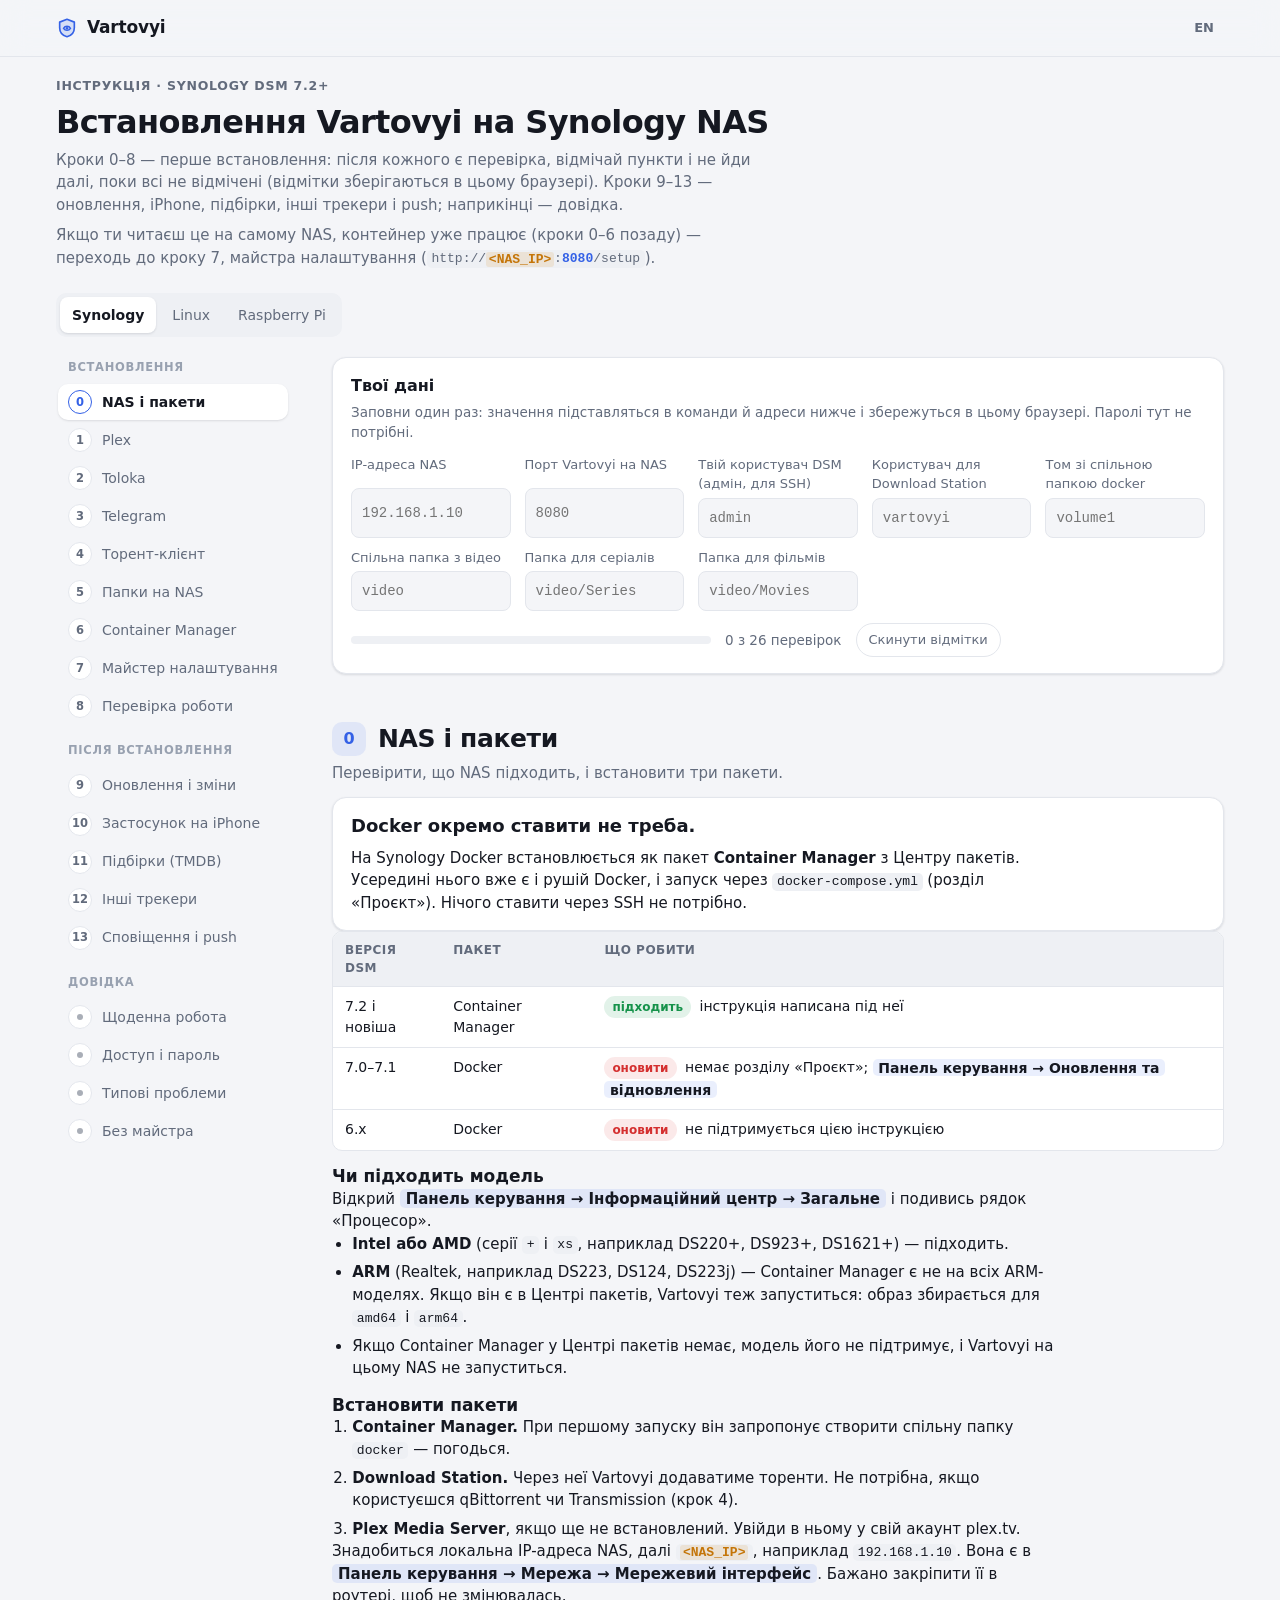
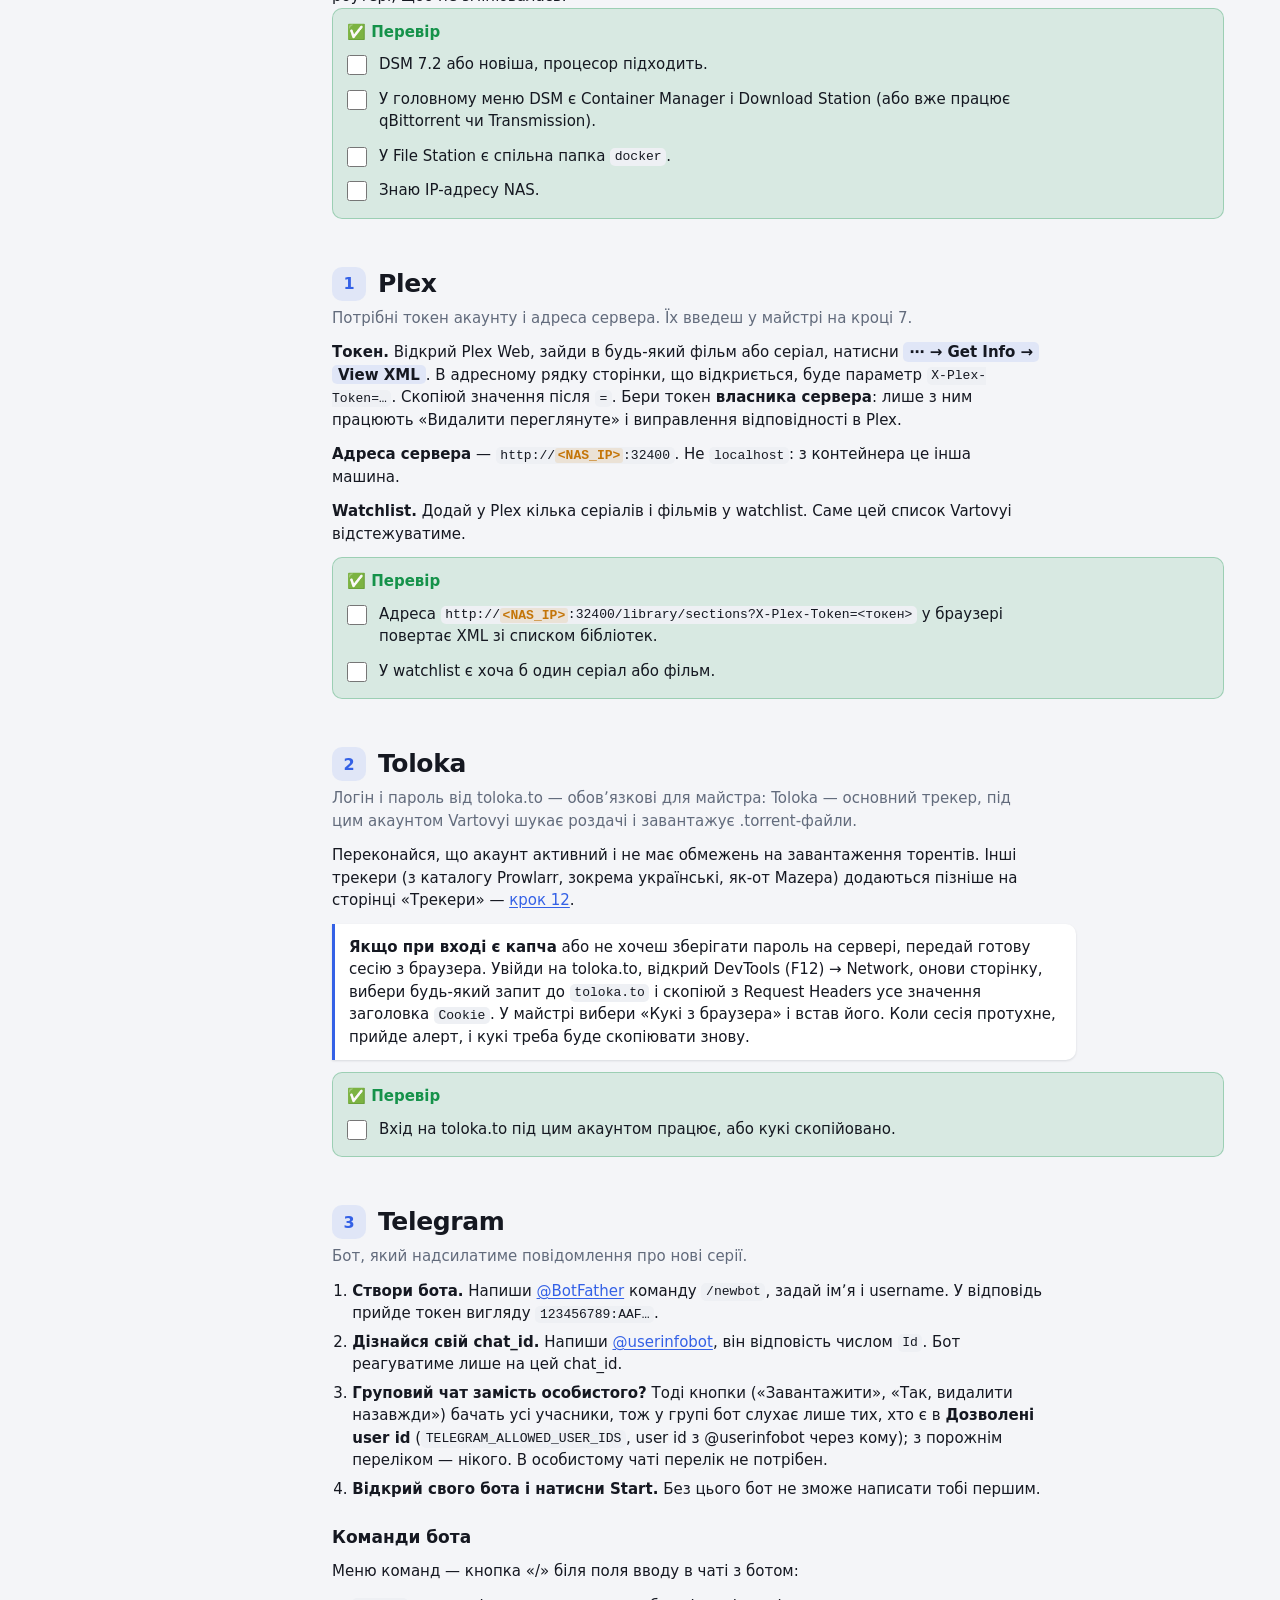
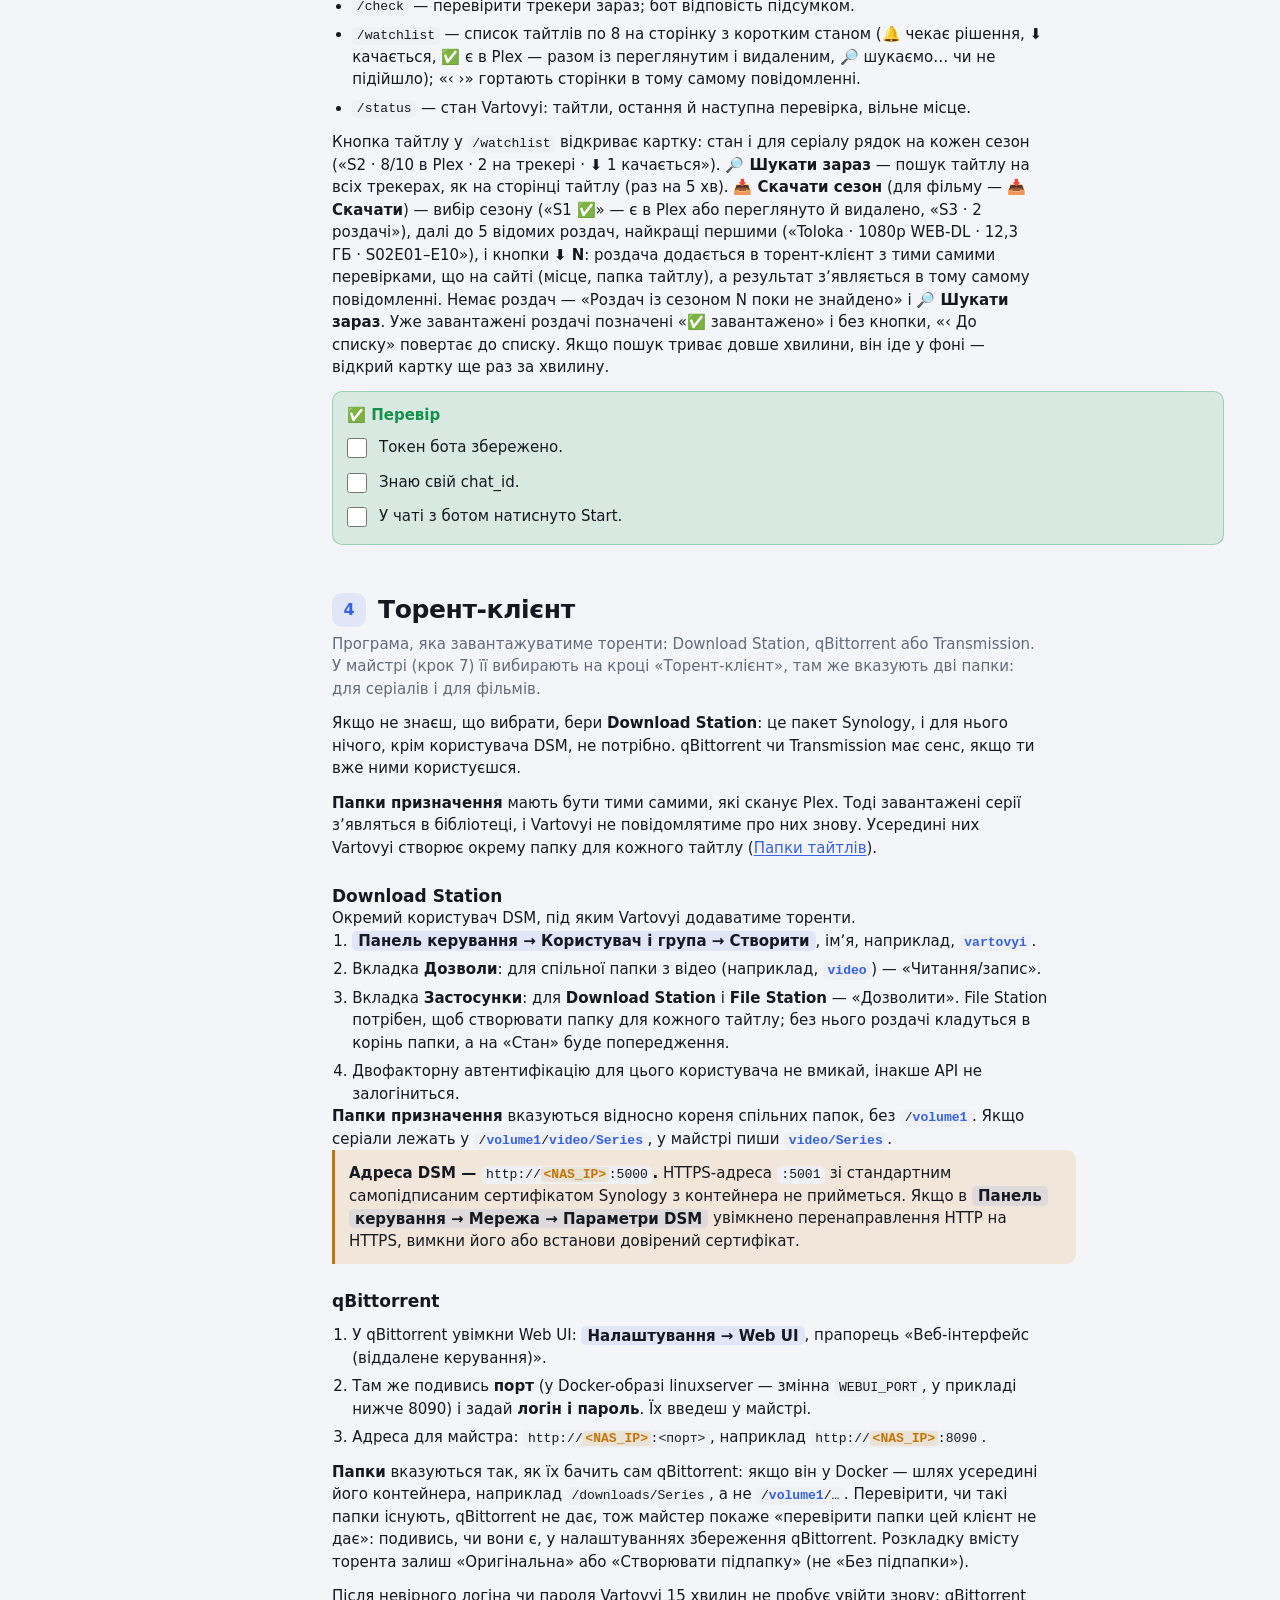
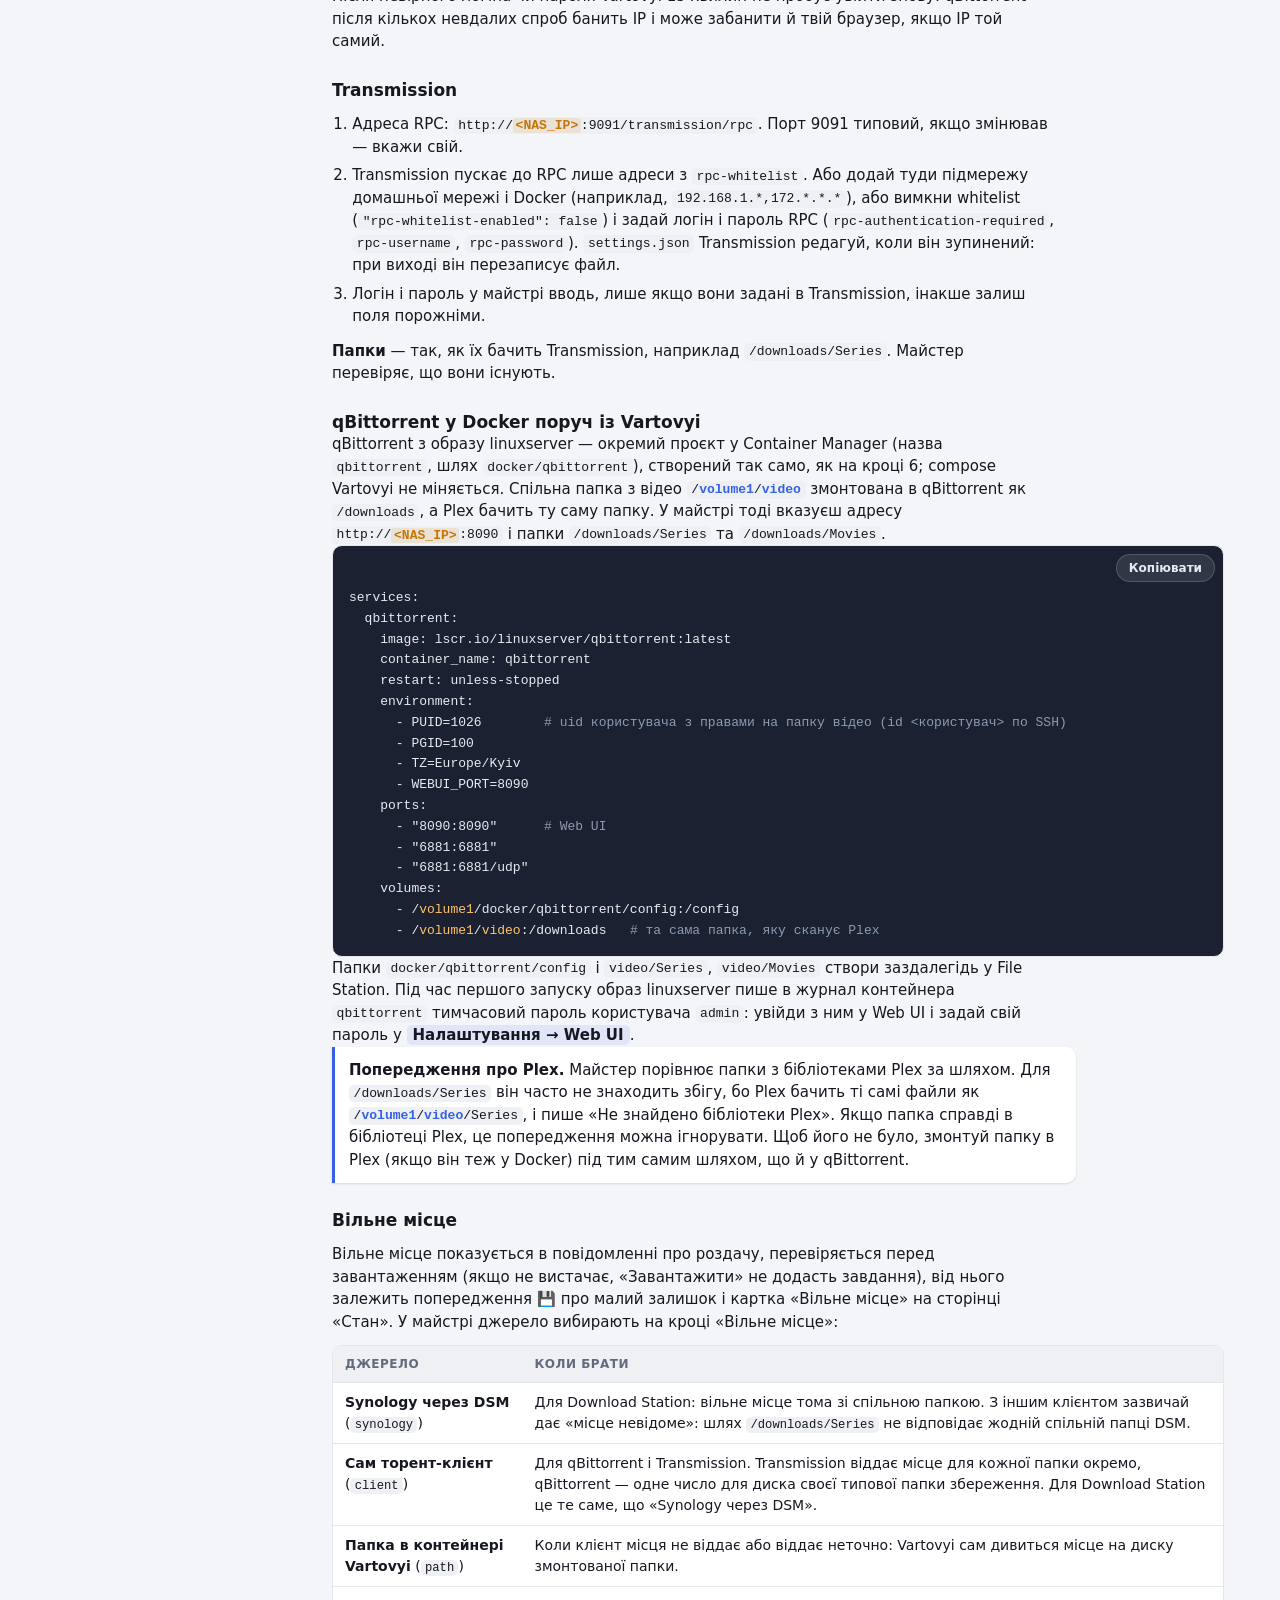
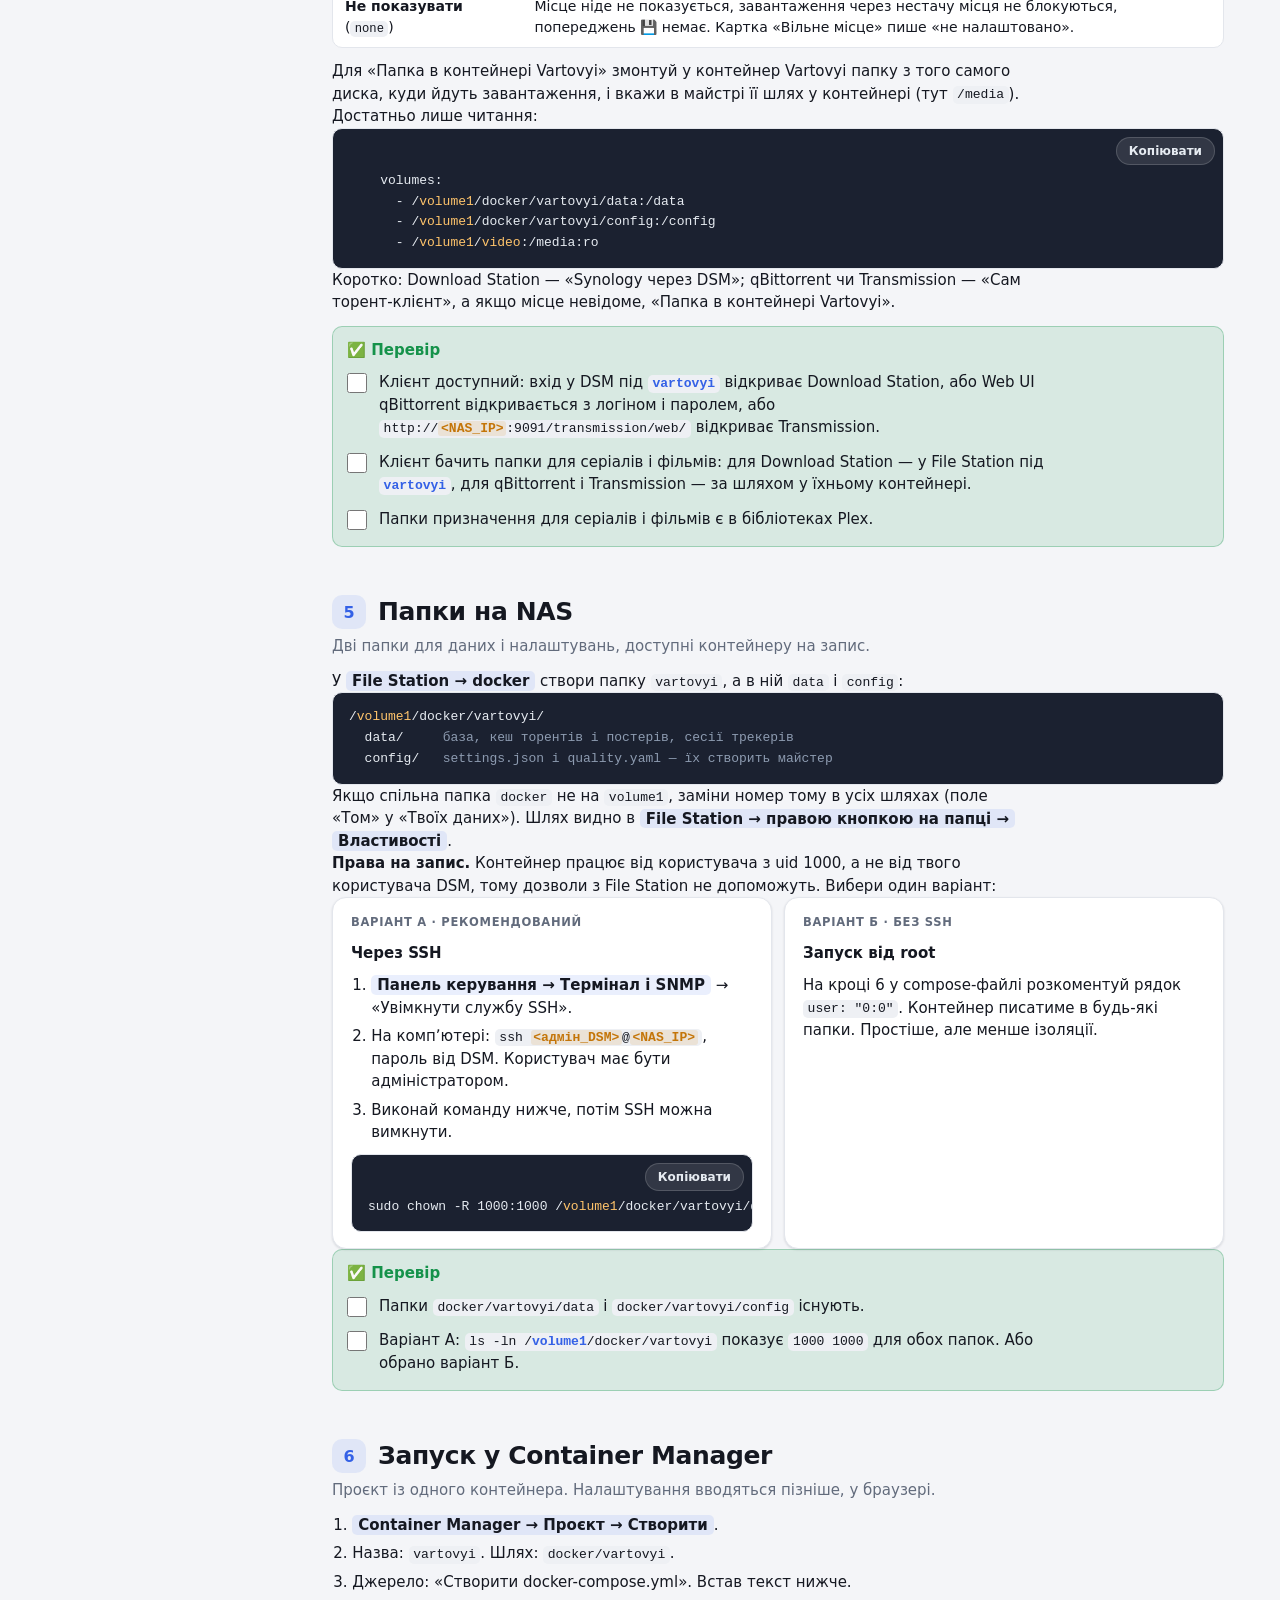
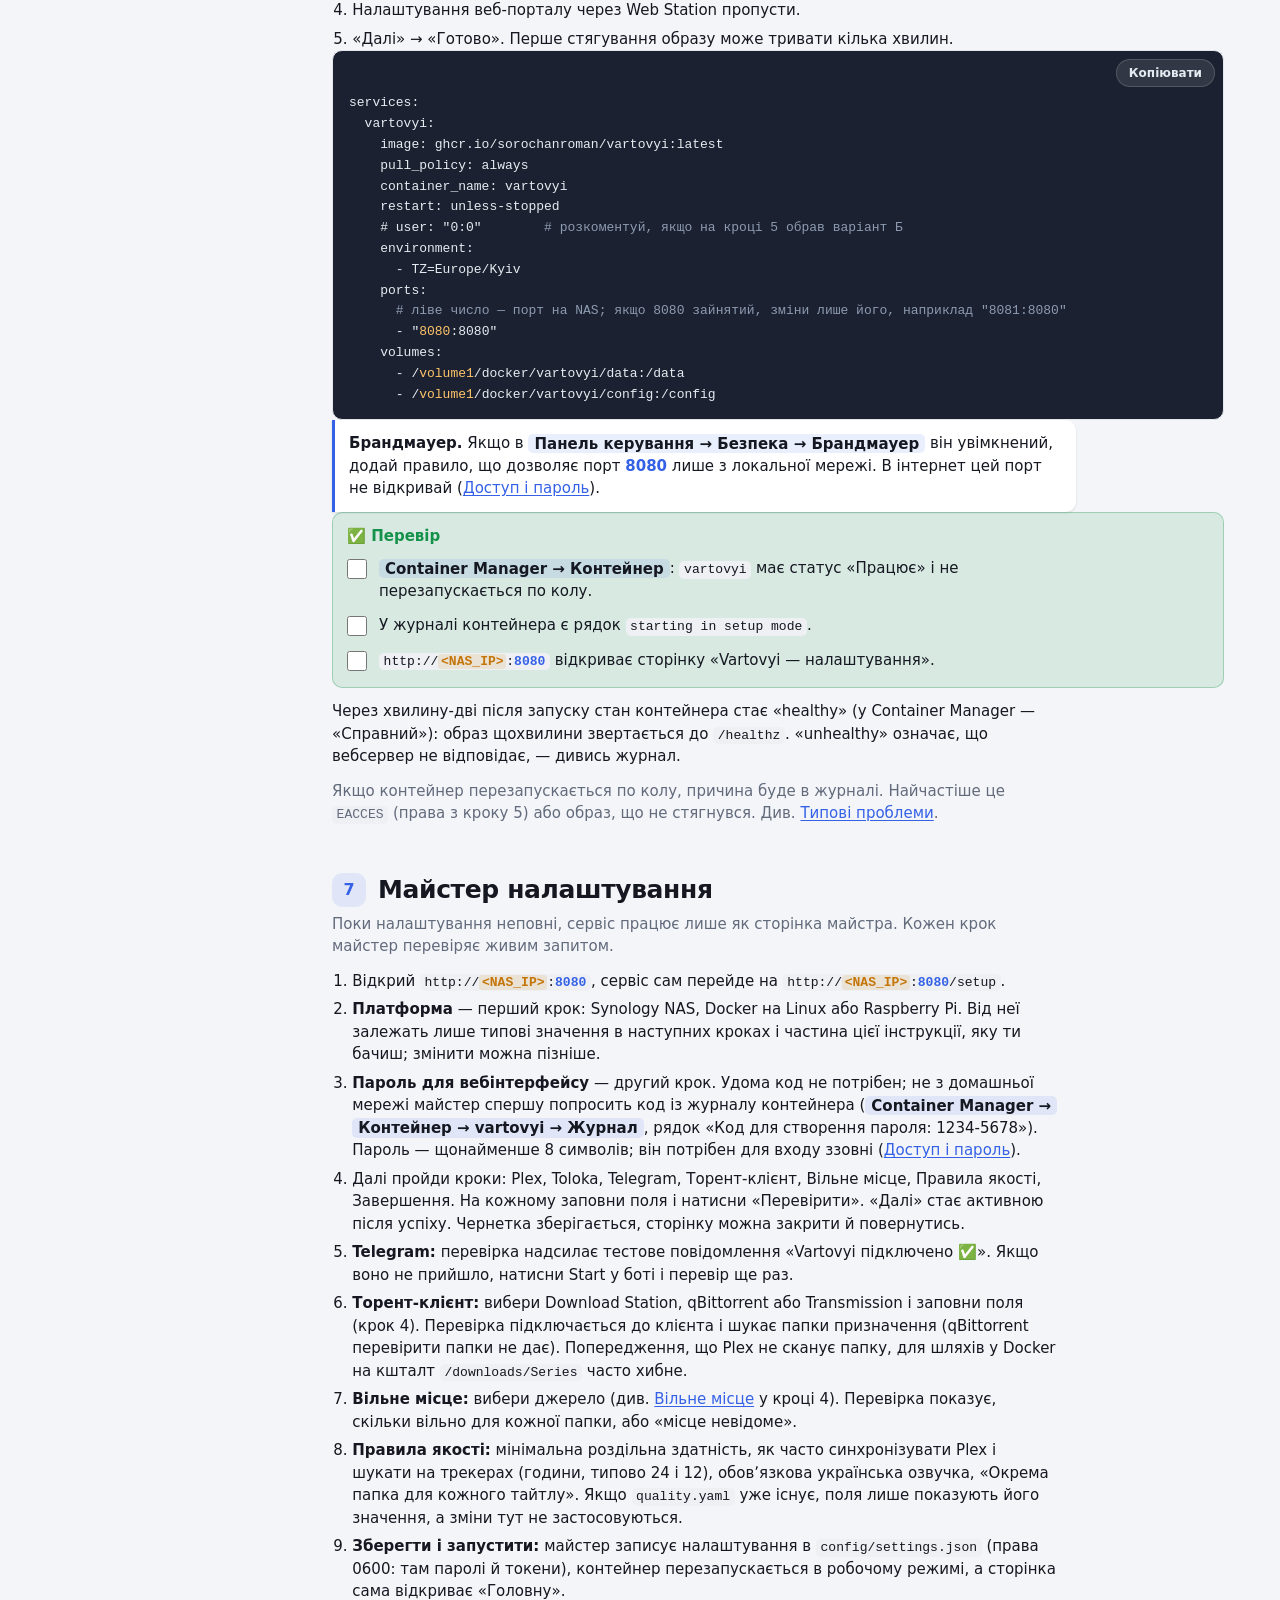
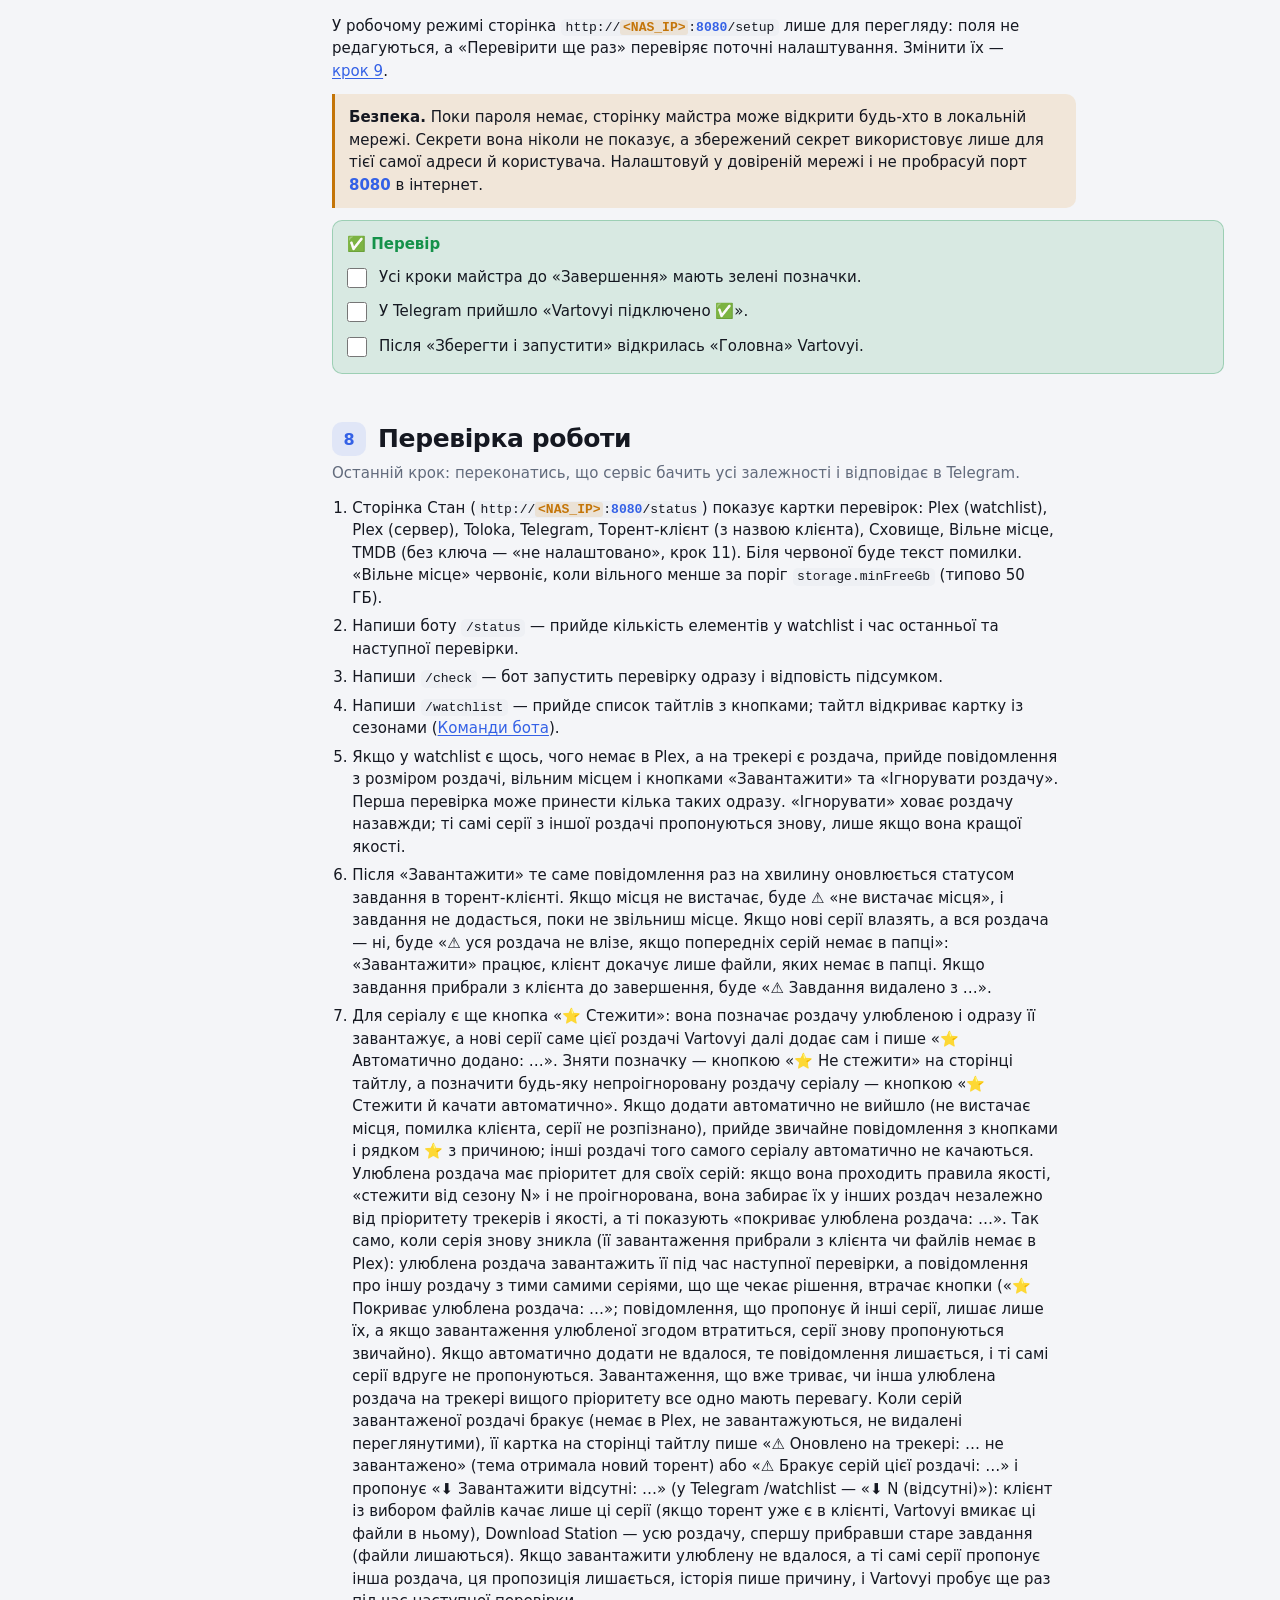
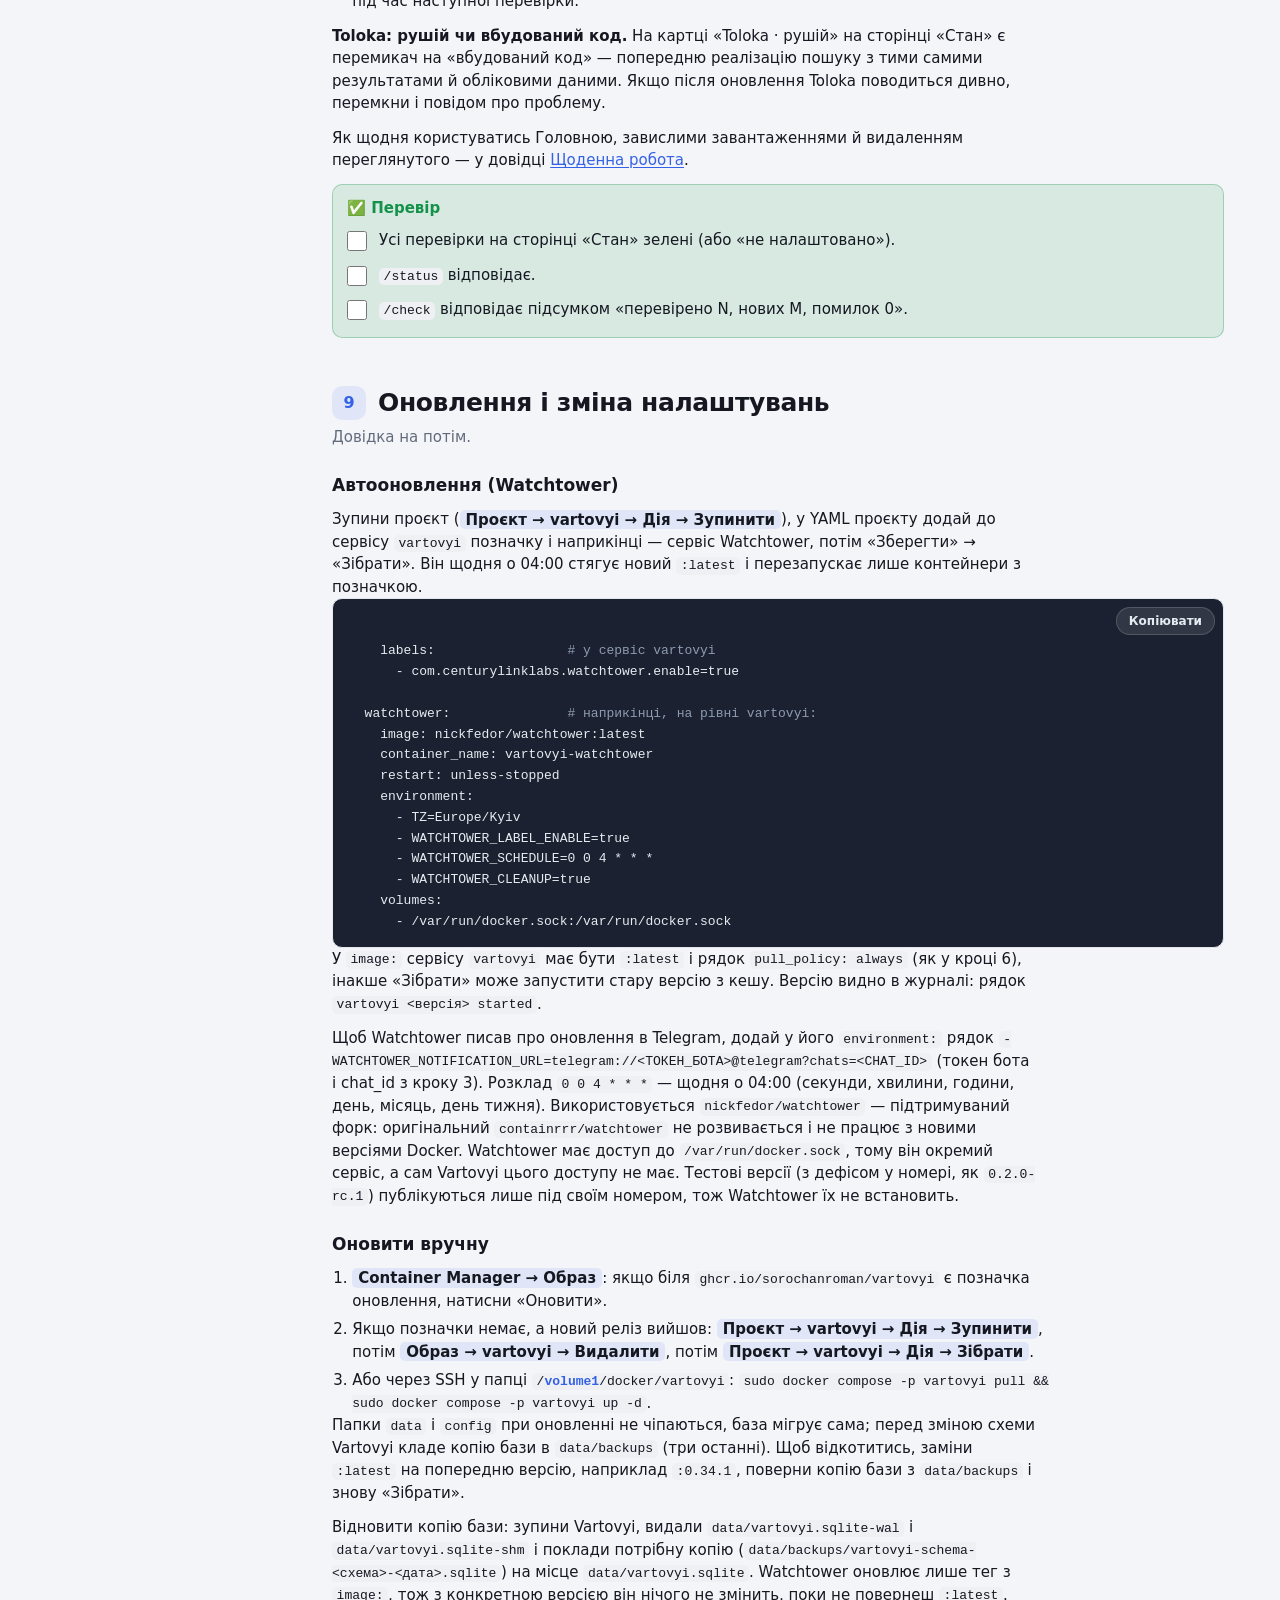
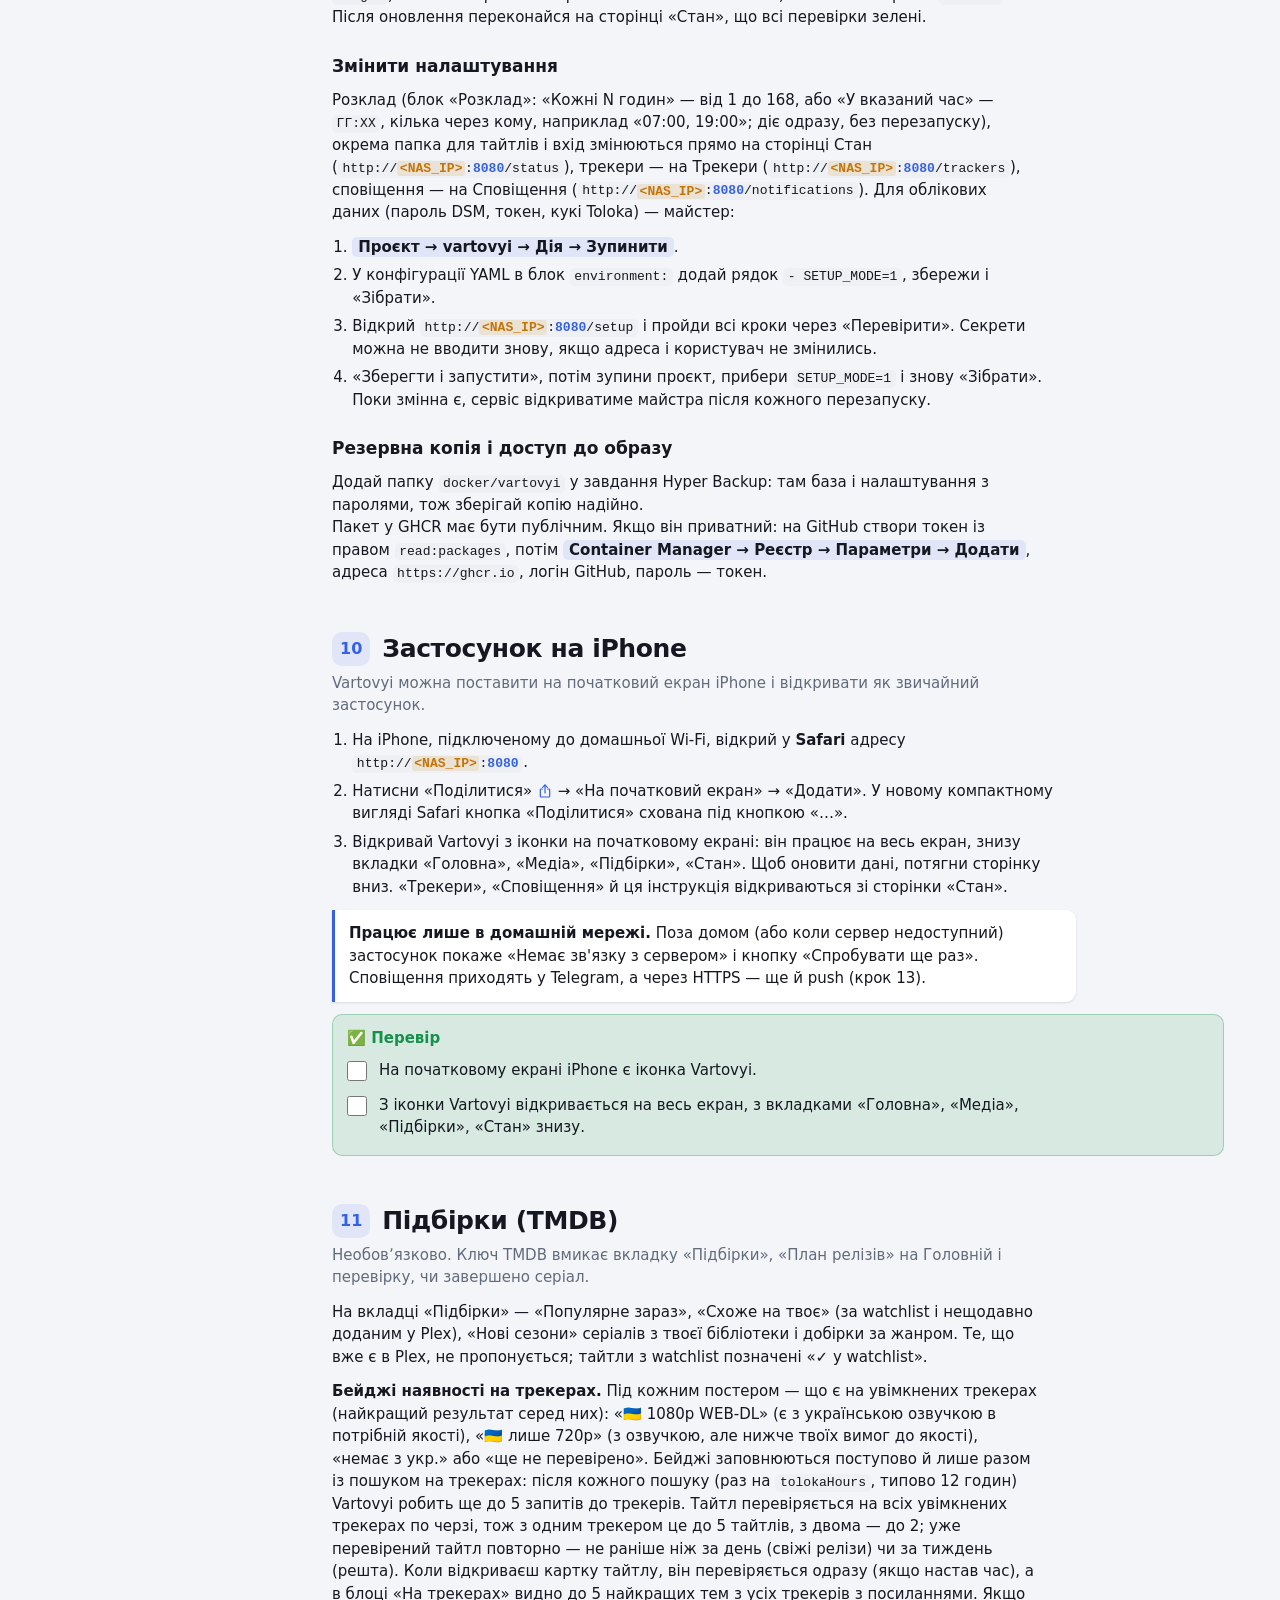
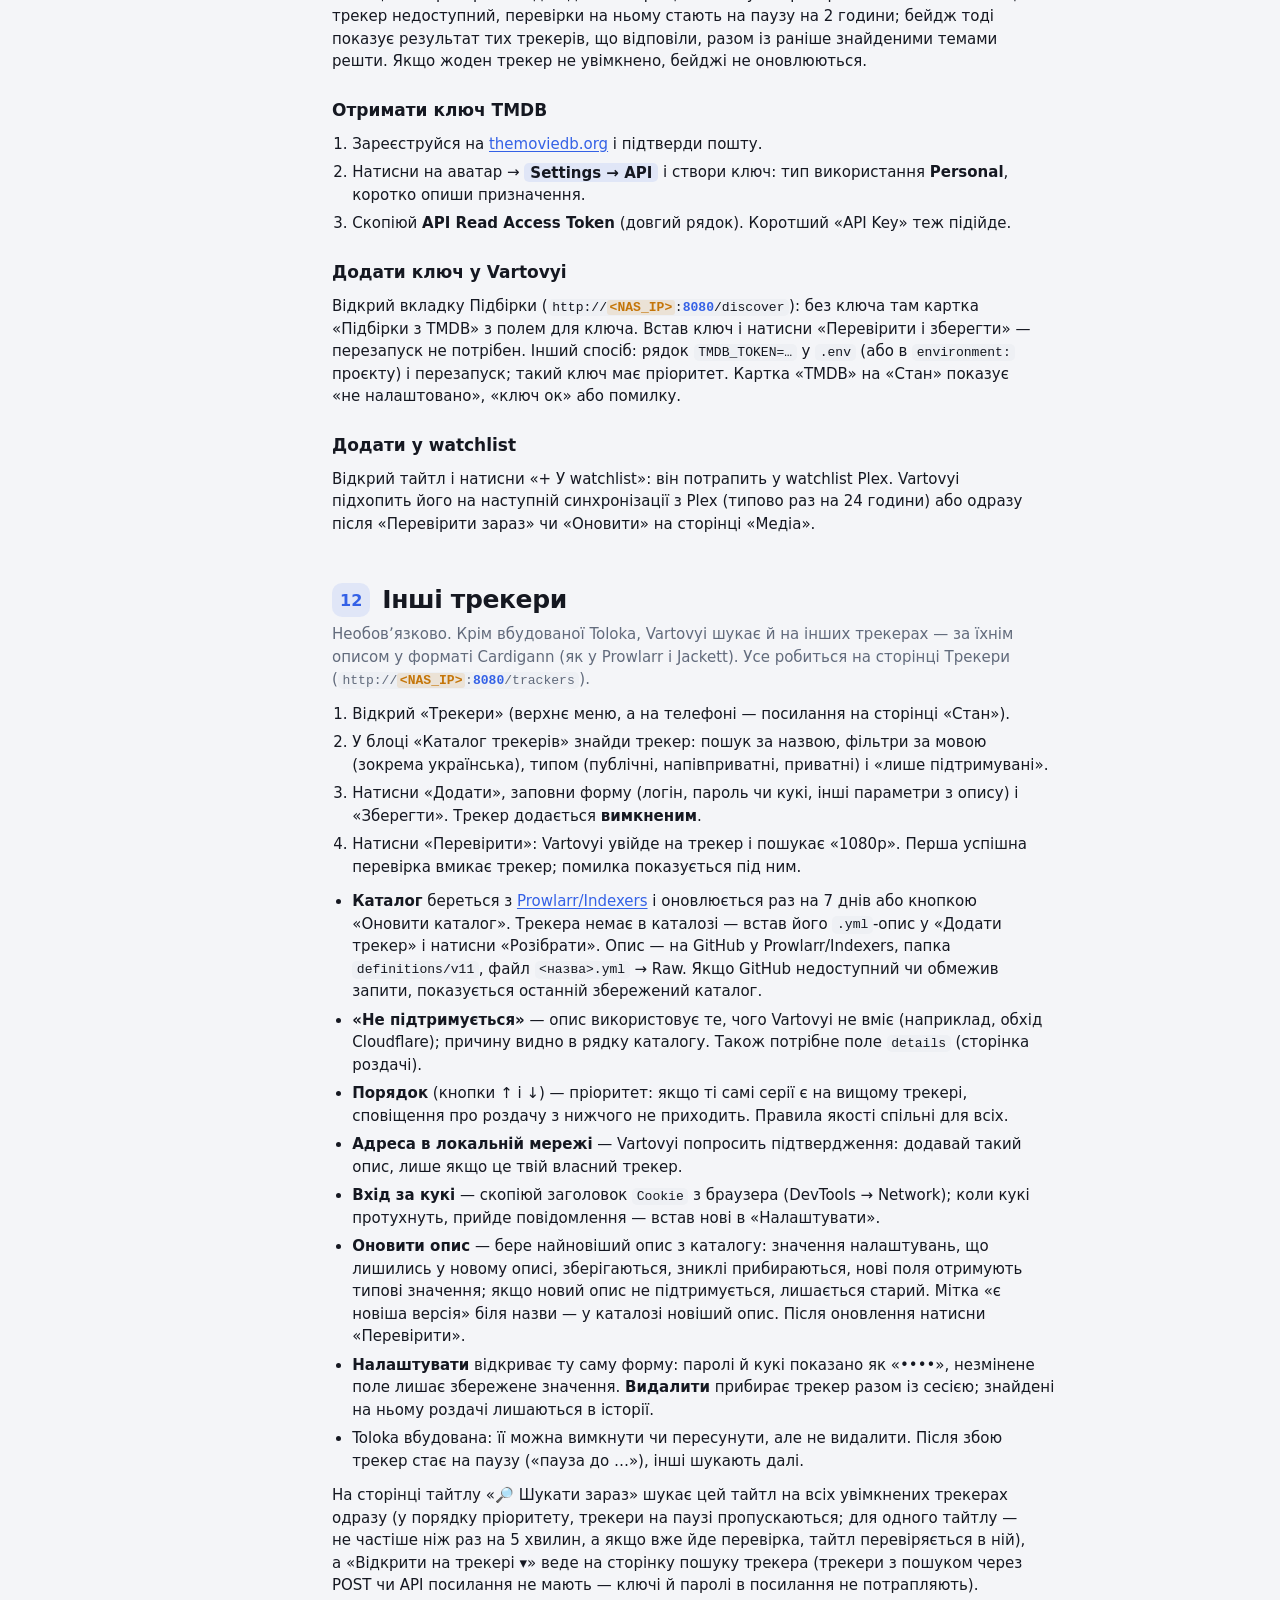
==== commit 262a6384: "sync v0.43.0" ====
--- a/site/guide/index.html
+++ b/site/guide/index.html
@@ -734,7 +734,7 @@
         <li>Напиши <code>/watchlist</code> — прийде список тайтлів з кнопками; тайтл відкриває картку із сезонами (<a href="#s3">Команди бота</a>).</li>
         <li>Якщо у watchlist є щось, чого немає в Plex, а на трекері є роздача, прийде повідомлення з розміром роздачі, вільним місцем і кнопками «Завантажити» та «Ігнорувати роздачу». Перша перевірка може принести кілька таких одразу. «Ігнорувати» ховає роздачу назавжди; ті самі серії з іншої роздачі пропонуються знову, лише якщо вона кращої якості.</li>
         <li>Після «Завантажити» те саме повідомлення раз на хвилину оновлюється статусом завдання в торент-клієнті. Якщо місця не вистачає, буде ⚠️ «не вистачає місця», і завдання не додасться, поки не звільниш місце. Якщо нові серії влазять, а вся роздача — ні, буде «⚠️ уся роздача не влізе, якщо попередніх серій немає в папці»: «Завантажити» працює, клієнт докачує лише файли, яких немає в папці. Якщо завдання прибрали з клієнта до завершення, буде «⚠️ Завдання видалено з …».</li>
-        <li>Для серіалу є ще кнопка «⭐ Стежити»: вона позначає роздачу улюбленою і одразу її завантажує, а нові серії саме цієї роздачі Vartovyi далі додає сам і пише «⭐ Автоматично додано: …». Зняти позначку — кнопкою «⭐ Не стежити» на сторінці тайтлу, а позначити будь-яку непроігноровану роздачу серіалу — кнопкою «⭐ Стежити й качати автоматично». Якщо додати автоматично не вийшло (не вистачає місця, помилка клієнта, серії не розпізнано), прийде звичайне повідомлення з кнопками і рядком ⭐ з причиною; інші роздачі того самого серіалу автоматично не качаються.</li>
+        <li>Для серіалу є ще кнопка «⭐ Стежити»: вона позначає роздачу улюбленою і одразу її завантажує, а нові серії саме цієї роздачі Vartovyi далі додає сам і пише «⭐ Автоматично додано: …». Зняти позначку — кнопкою «⭐ Не стежити» на сторінці тайтлу, а позначити будь-яку непроігноровану роздачу серіалу — кнопкою «⭐ Стежити й качати автоматично». Якщо додати автоматично не вийшло (не вистачає місця, помилка клієнта, серії не розпізнано), прийде звичайне повідомлення з кнопками і рядком ⭐ з причиною; інші роздачі того самого серіалу автоматично не качаються. Улюблена роздача має пріоритет для своїх серій: якщо вона проходить правила якості, «стежити від сезону N» і не проігнорована, вона забирає їх у інших роздач незалежно від пріоритету трекерів і якості, а ті показують «покриває улюблена роздача: …». Так само, коли серія знову зникла (її завантаження прибрали з клієнта чи файлів немає в Plex): улюблена роздача завантажить її під час наступної перевірки, а повідомлення про іншу роздачу з тими самими серіями, що ще чекає рішення, втрачає кнопки («⭐ Покриває улюблена роздача: …»; повідомлення, що пропонує й інші серії, лишає лише їх, а якщо завантаження улюбленої згодом втратиться, серії знову пропонуються звичайно). Якщо автоматично додати не вдалося, те повідомлення лишається, і ті самі серії вдруге не пропонуються. Завантаження, що вже триває, чи інша улюблена роздача на трекері вищого пріоритету все одно мають перевагу. Коли серій завантаженої роздачі бракує (немає в Plex, не завантажуються, не видалені переглянутими), її картка на сторінці тайтлу пише «⚠️ Оновлено на трекері: … не завантажено» (тема отримала новий торент) або «⚠️ Бракує серій цієї роздачі: …» і пропонує «⬇️ Завантажити відсутні: …» (у Telegram /watchlist — «⬇️ N (відсутні)»): клієнт із вибором файлів качає лише ці серії (якщо торент уже є в клієнті, Vartovyi вмикає ці файли в ньому), Download Station — усю роздачу, спершу прибравши старе завдання (файли лишаються). Якщо завантажити улюблену не вдалося, а ті самі серії пропонує інша роздача, ця пропозиція лишається, історія пише причину, і Vartovyi пробує ще раз під час наступної перевірки.</li>
       </ol>
       <p><b>Toloka: рушій чи вбудований код.</b> На картці «Toloka · рушій» на сторінці «Стан» є перемикач на «вбудований код» — попередню реалізацію пошуку з тими самими результатами й обліковими даними. Якщо після оновлення Toloka поводиться дивно, перемкни і повідом про проблему.</p>
       <p>Як щодня користуватись Головною, завислими завантаженнями й видаленням переглянутого — у довідці <a href="#daily">Щоденна робота</a>.</p>
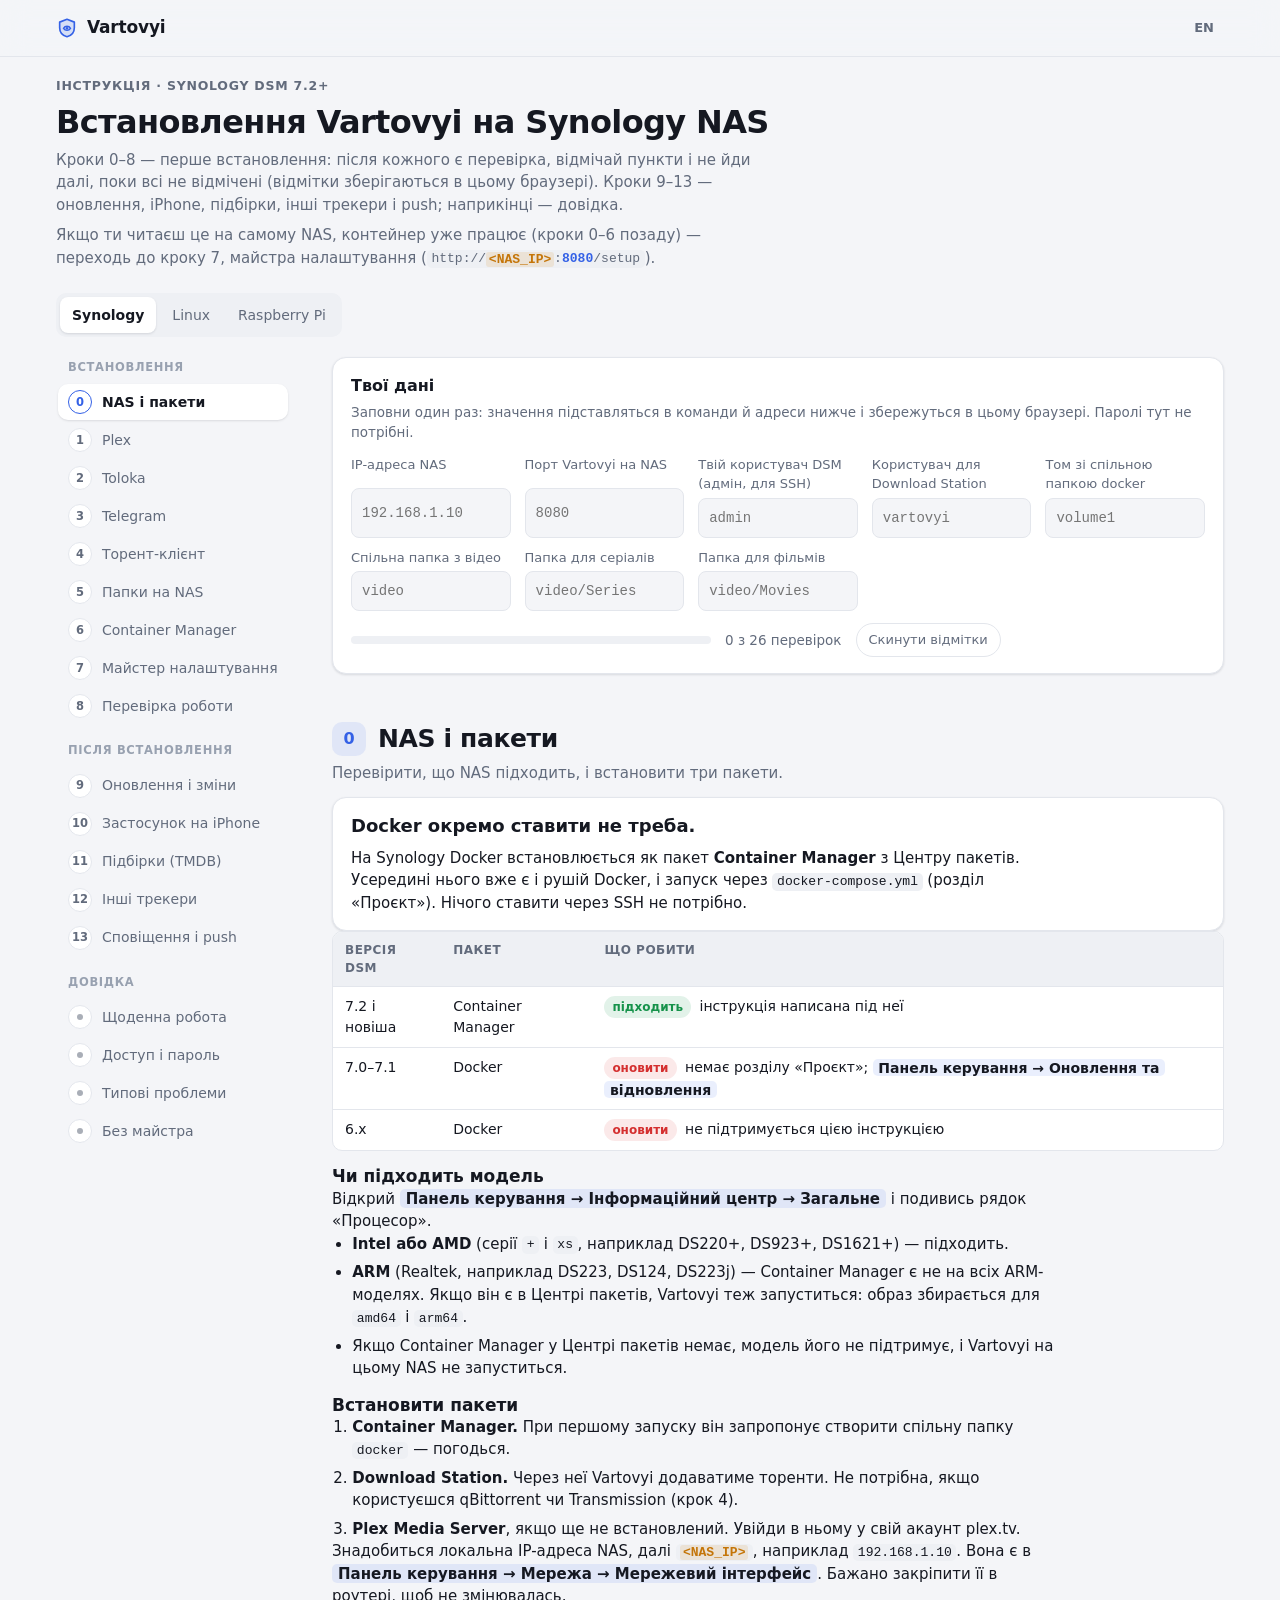
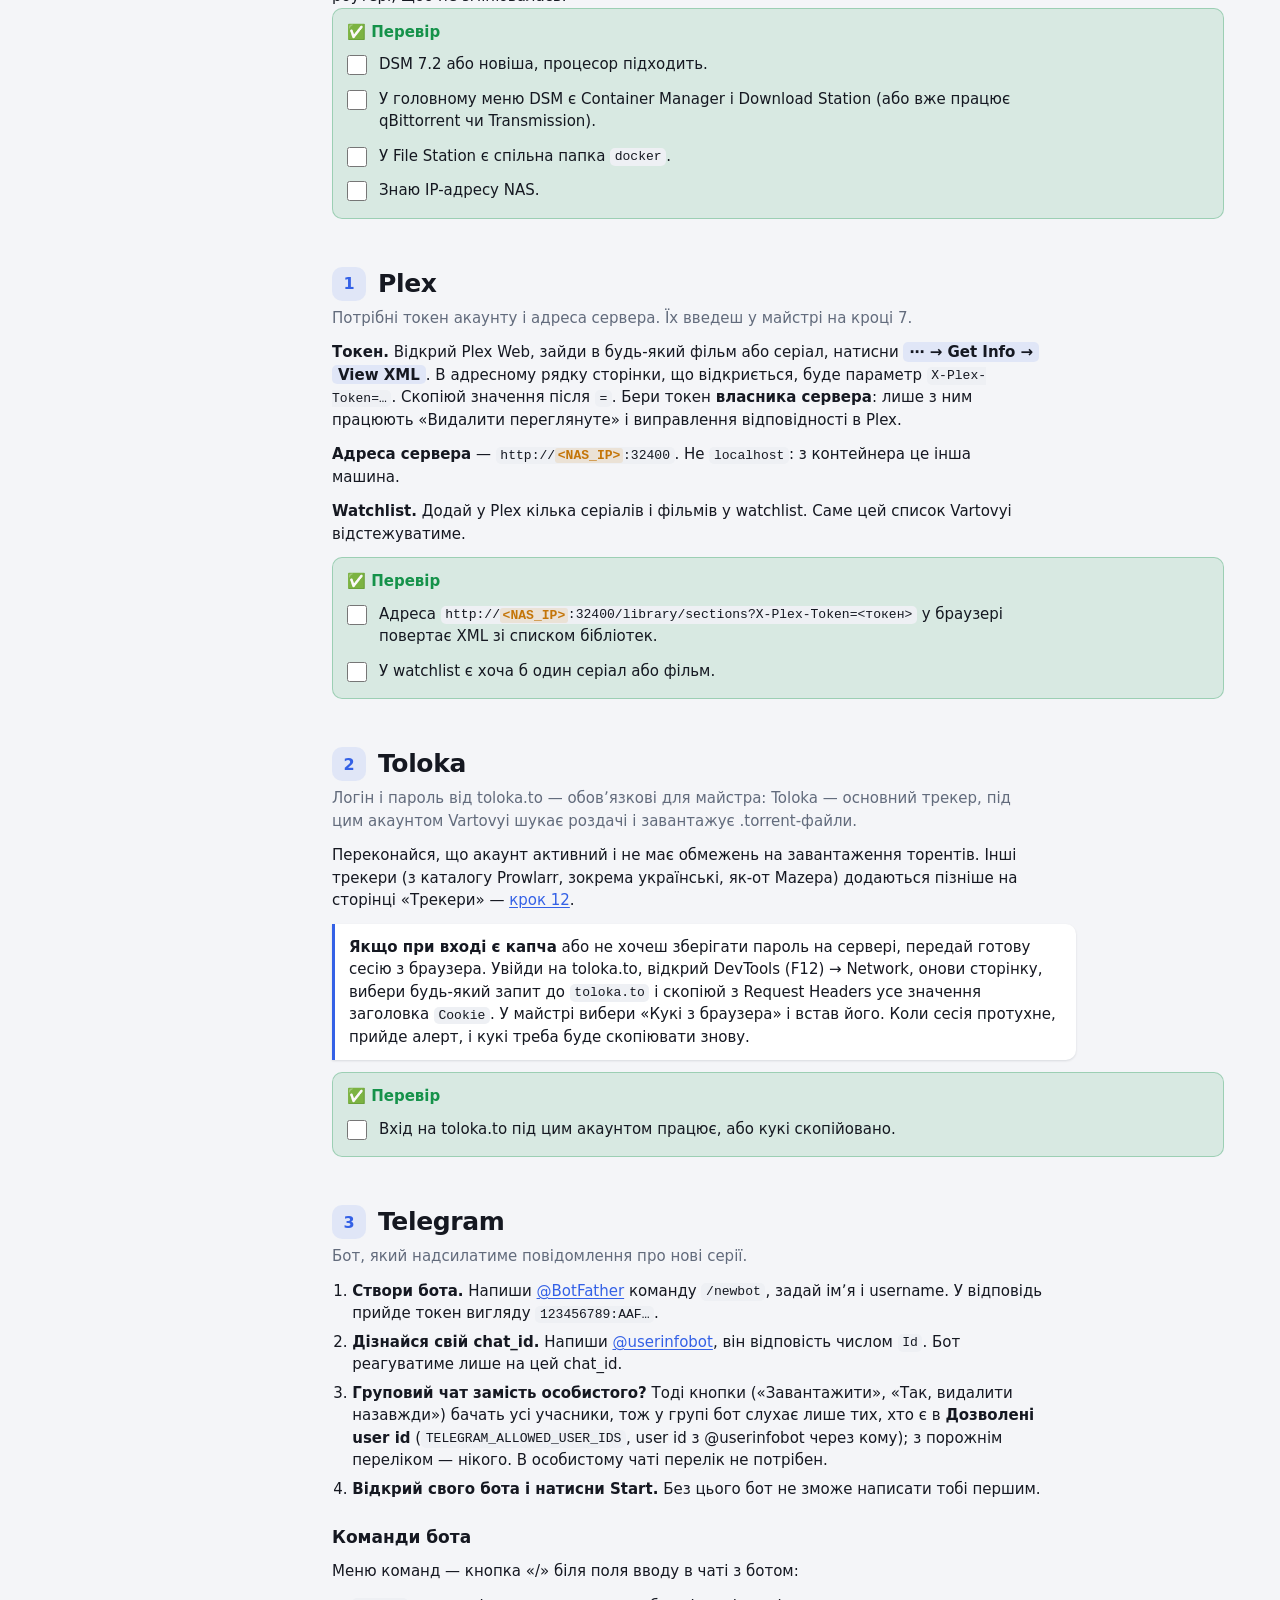
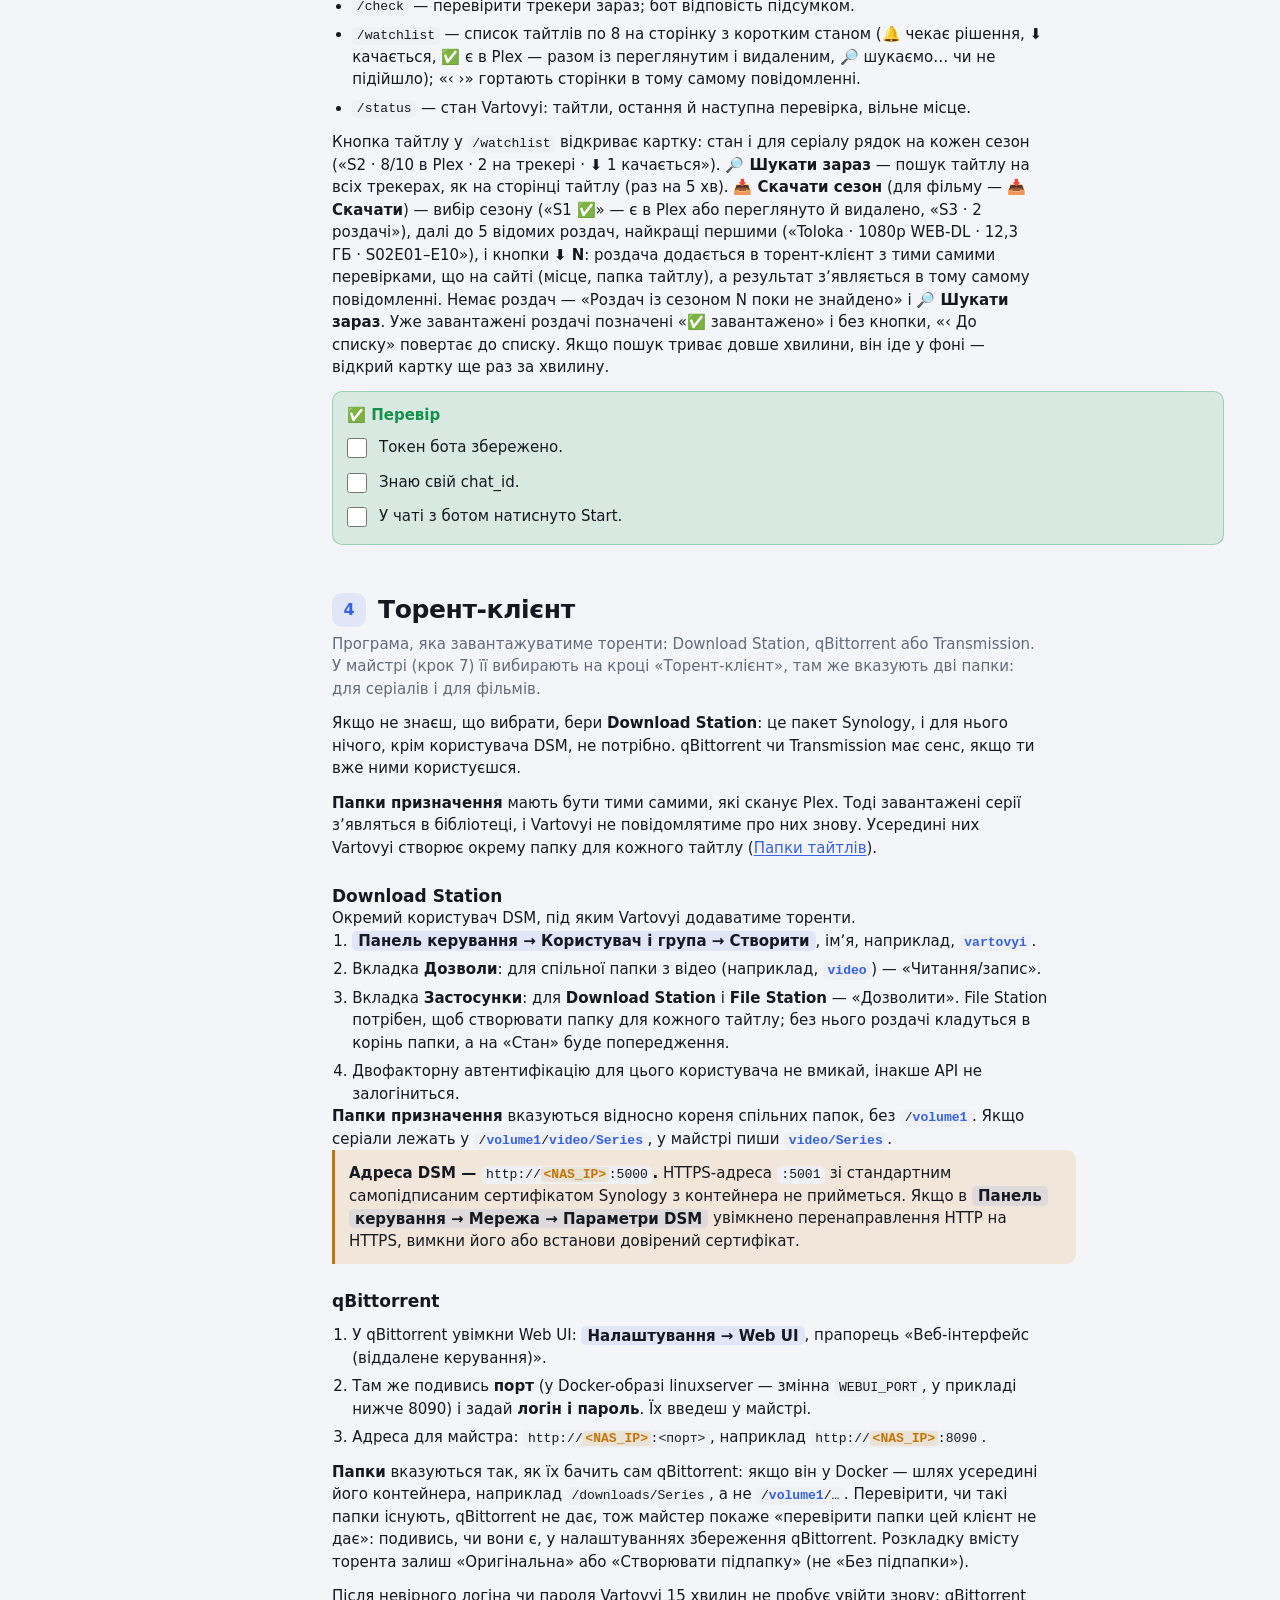
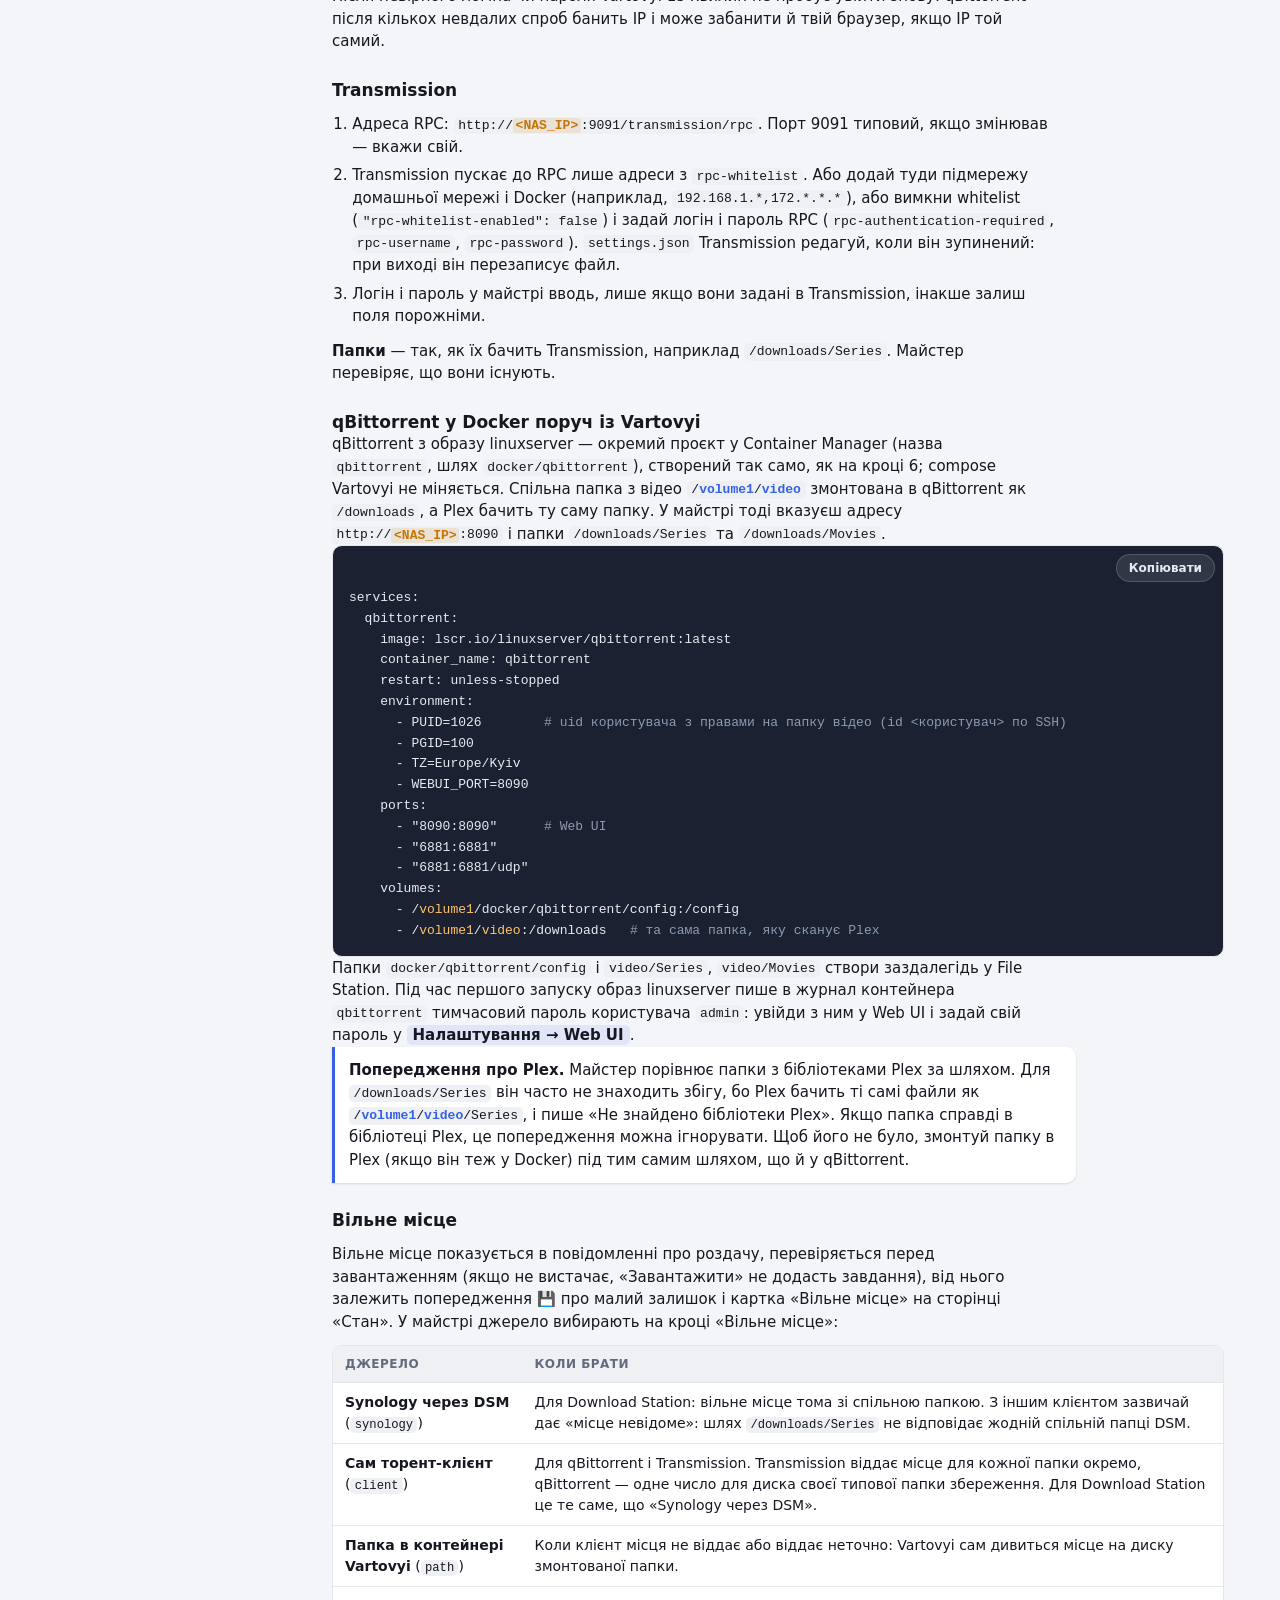
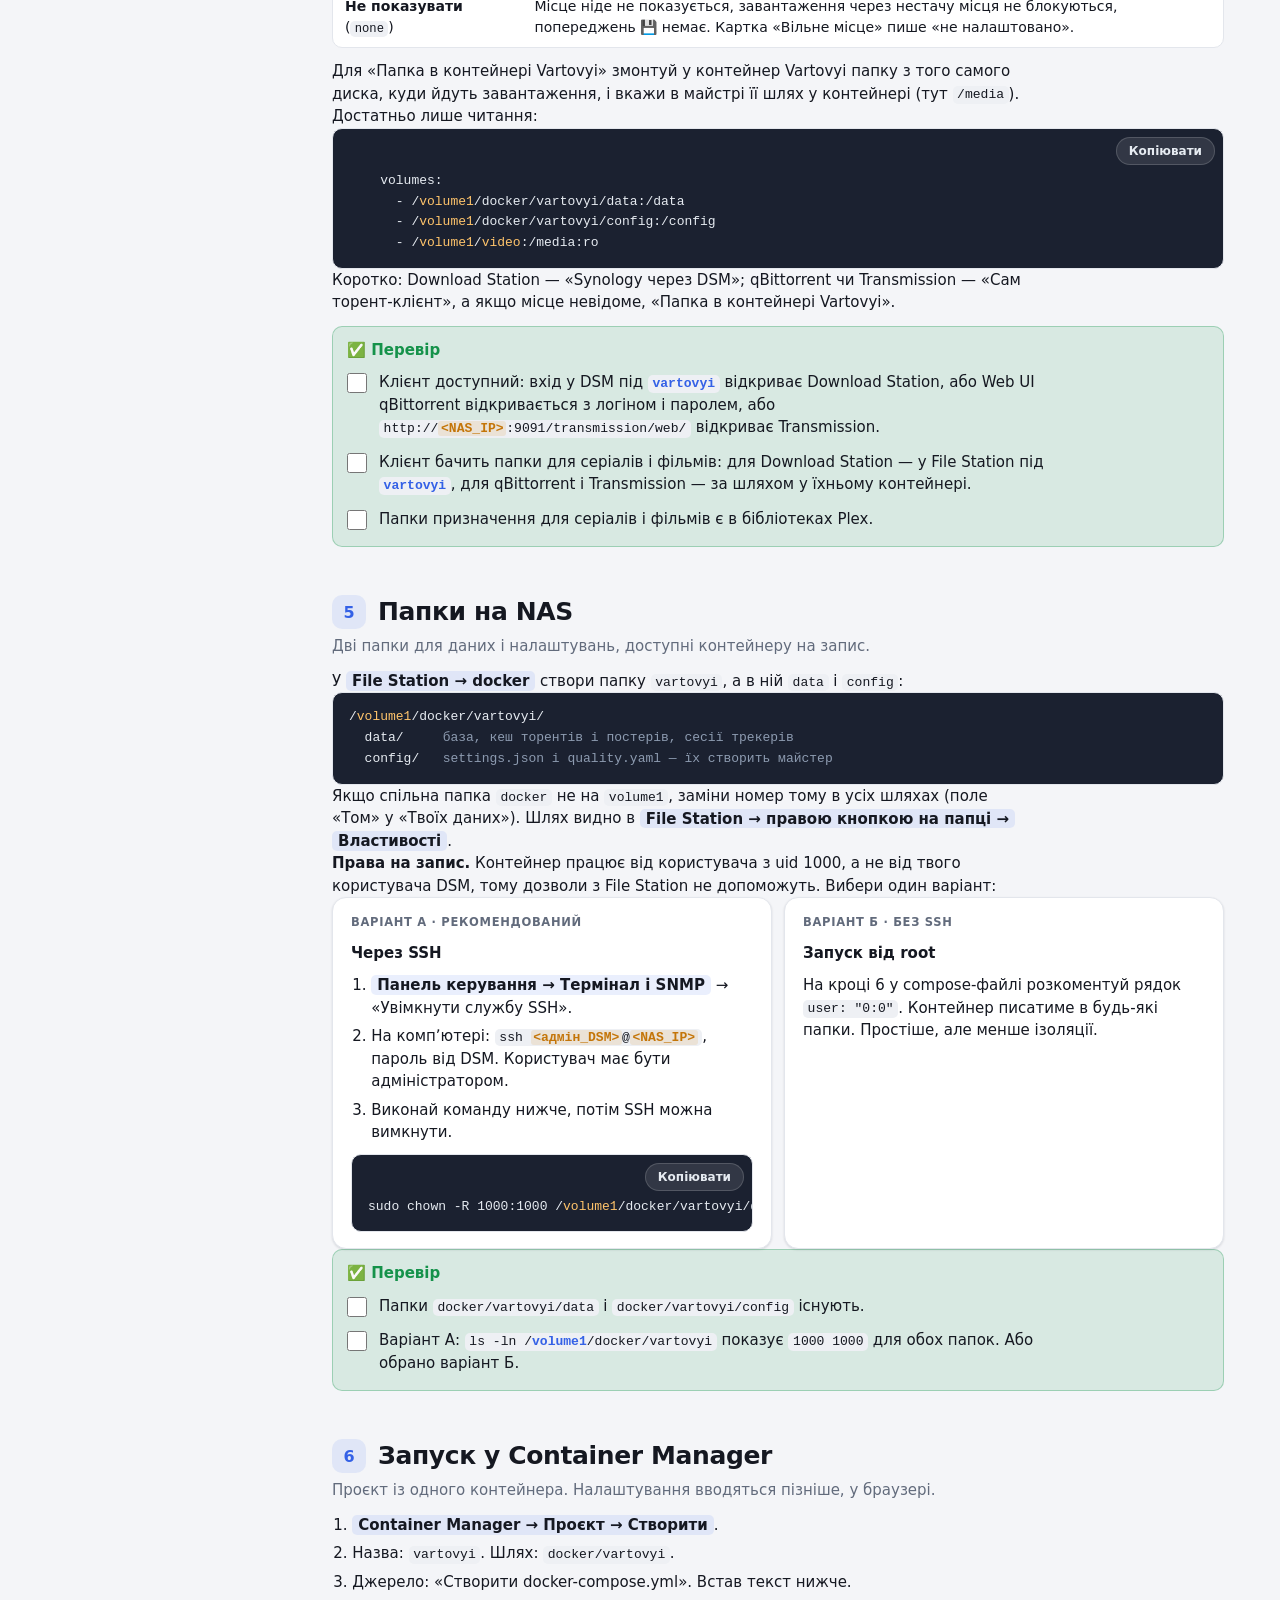
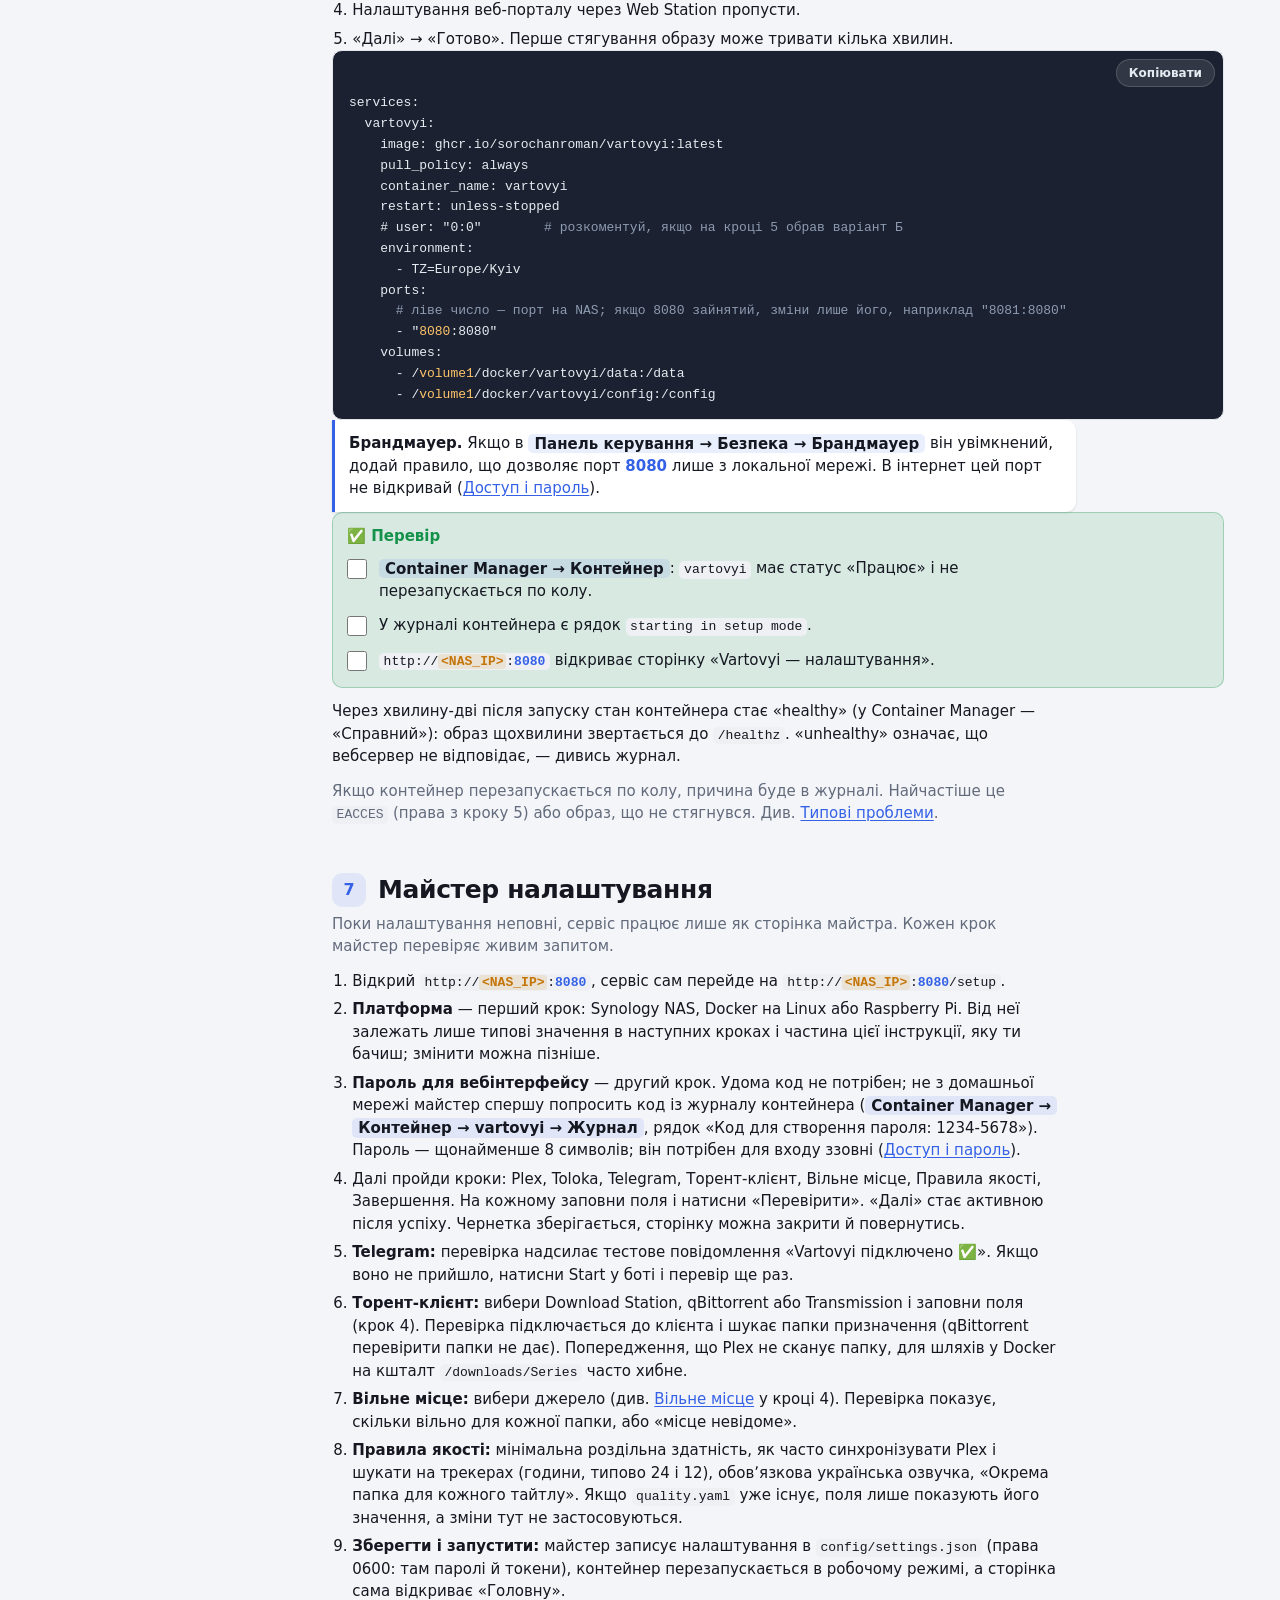
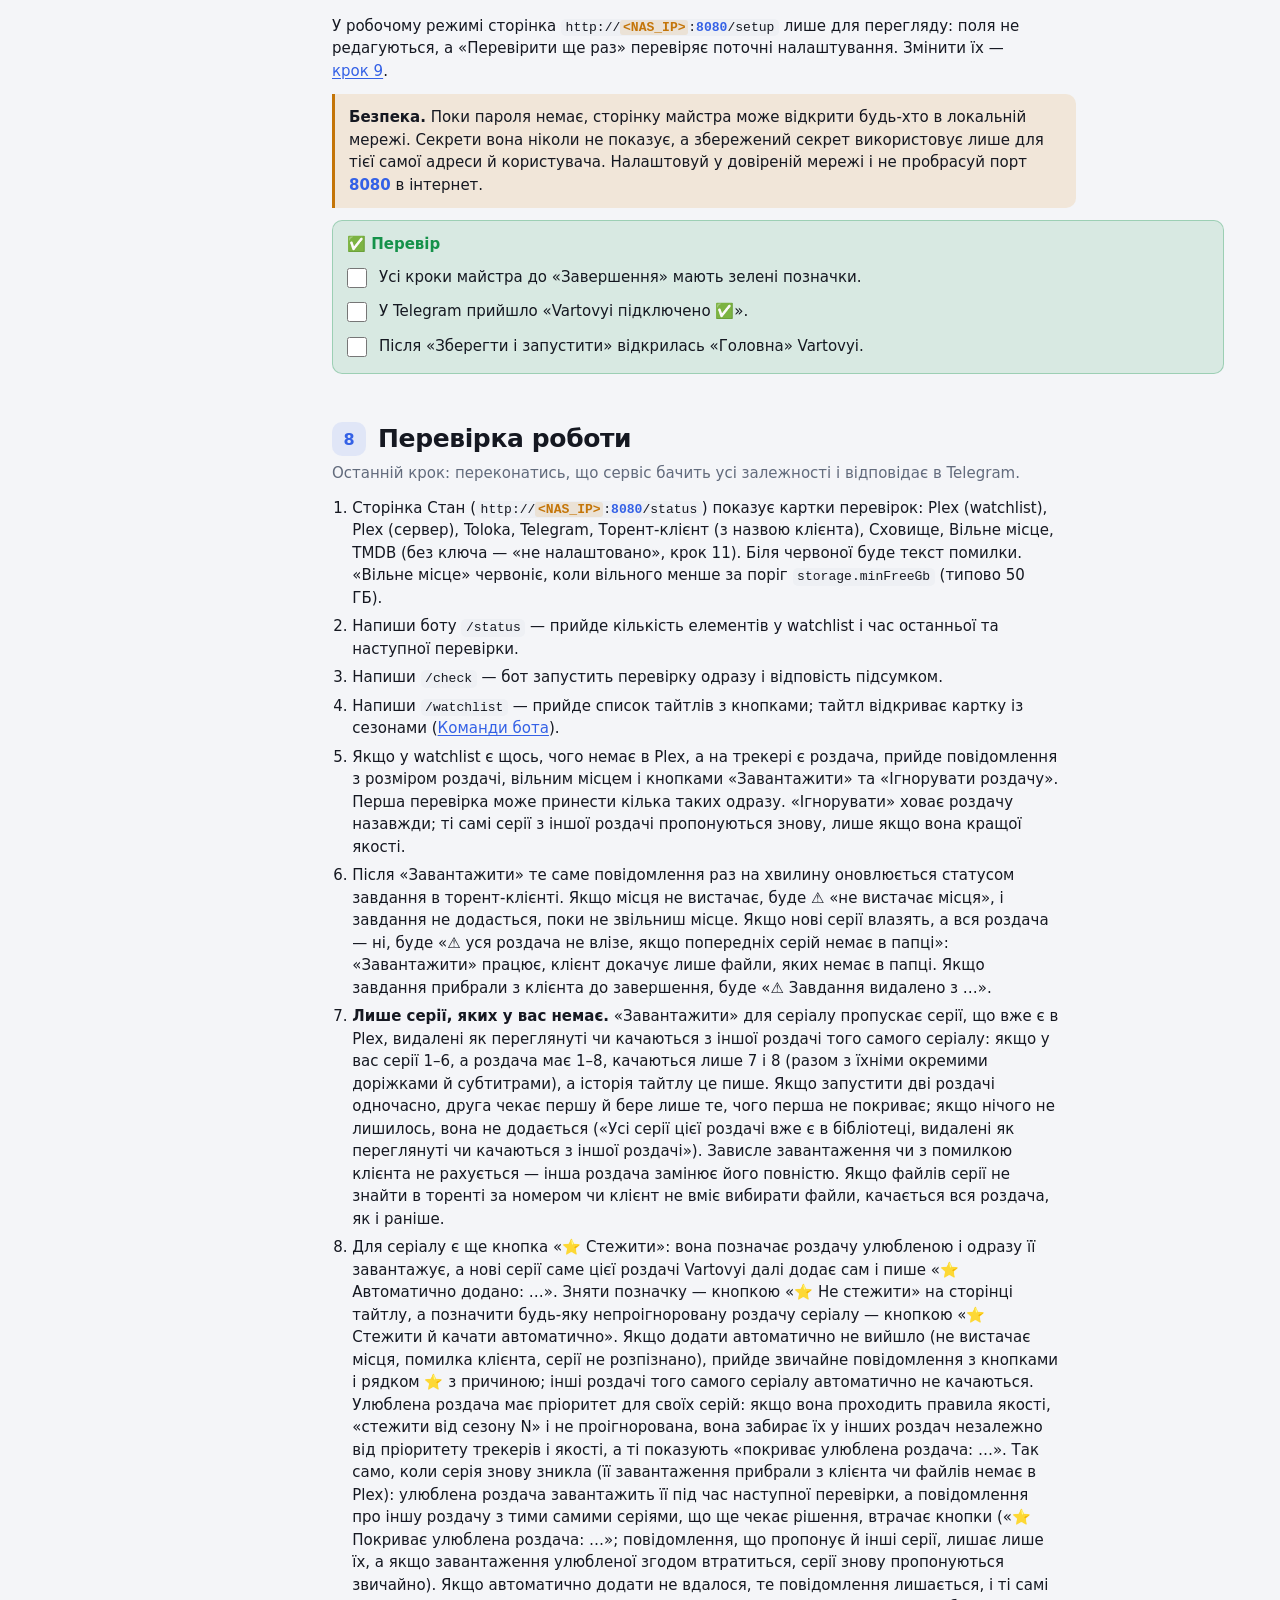
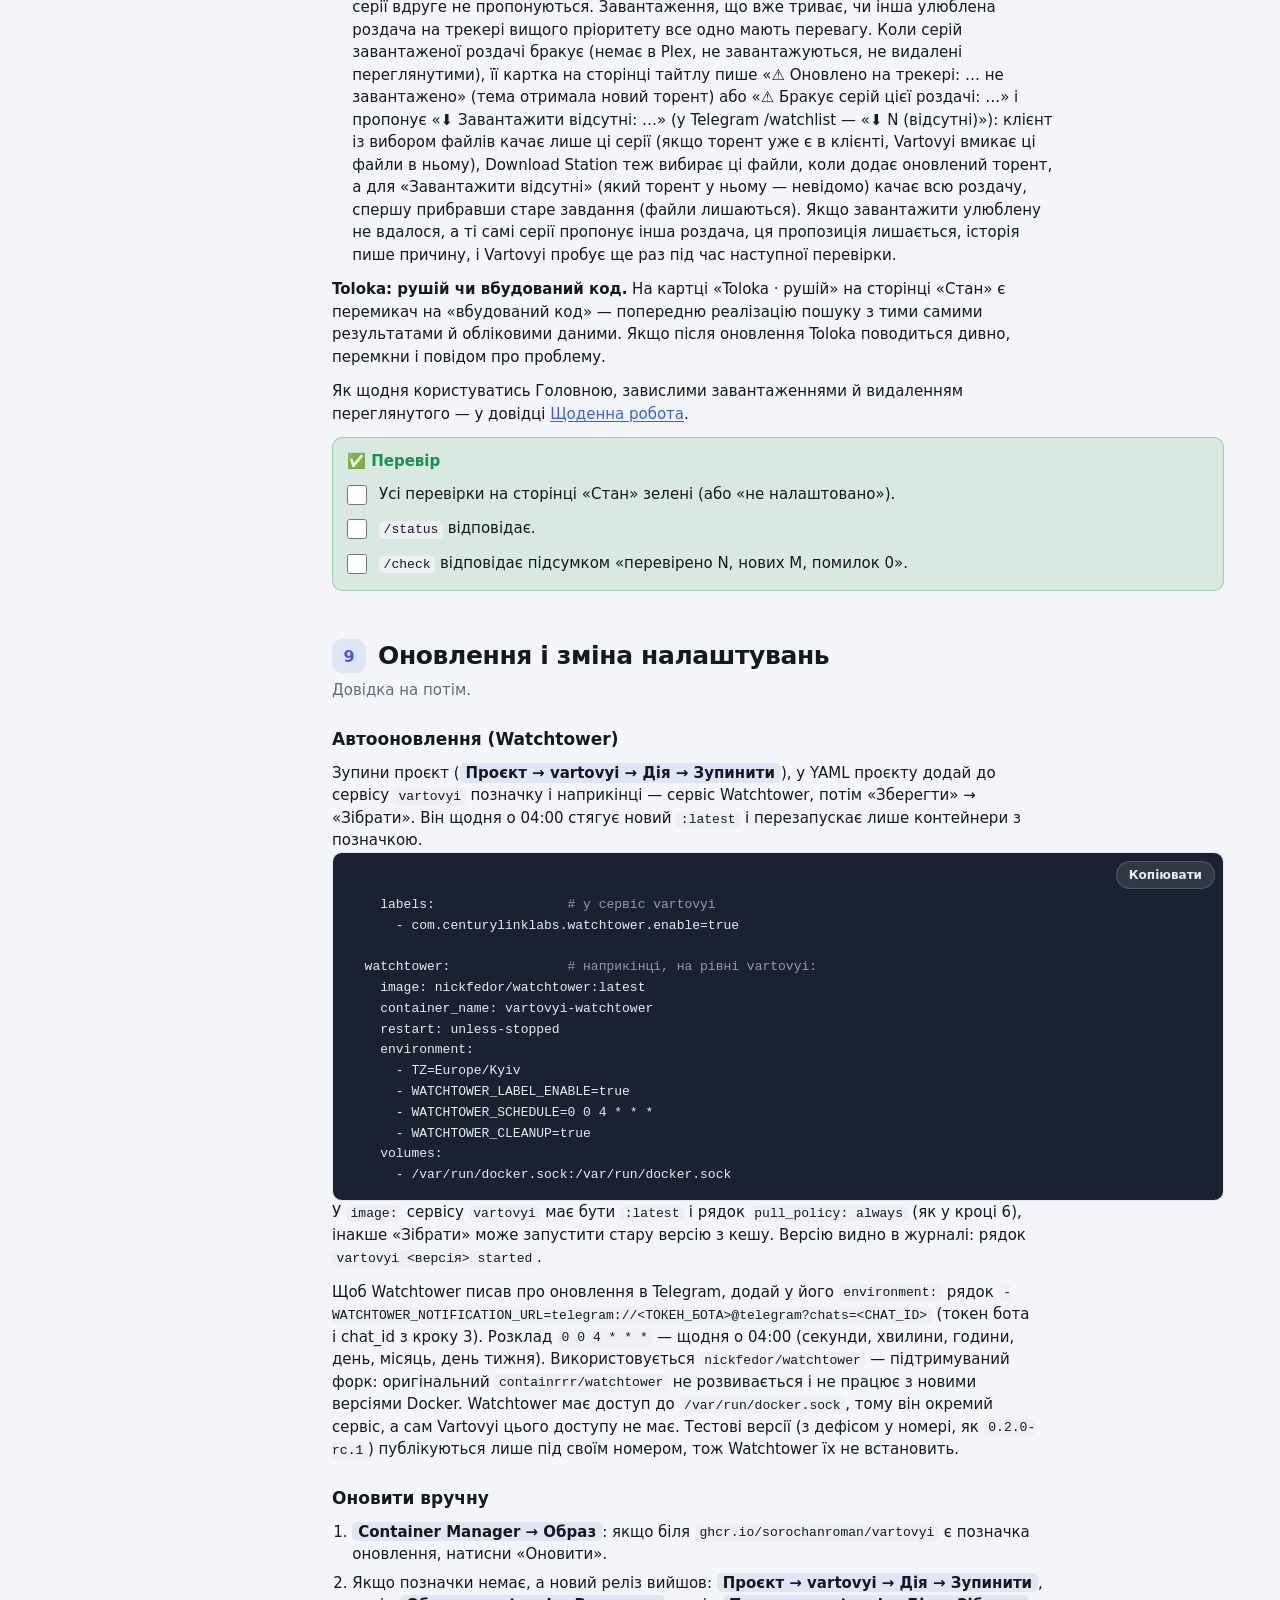
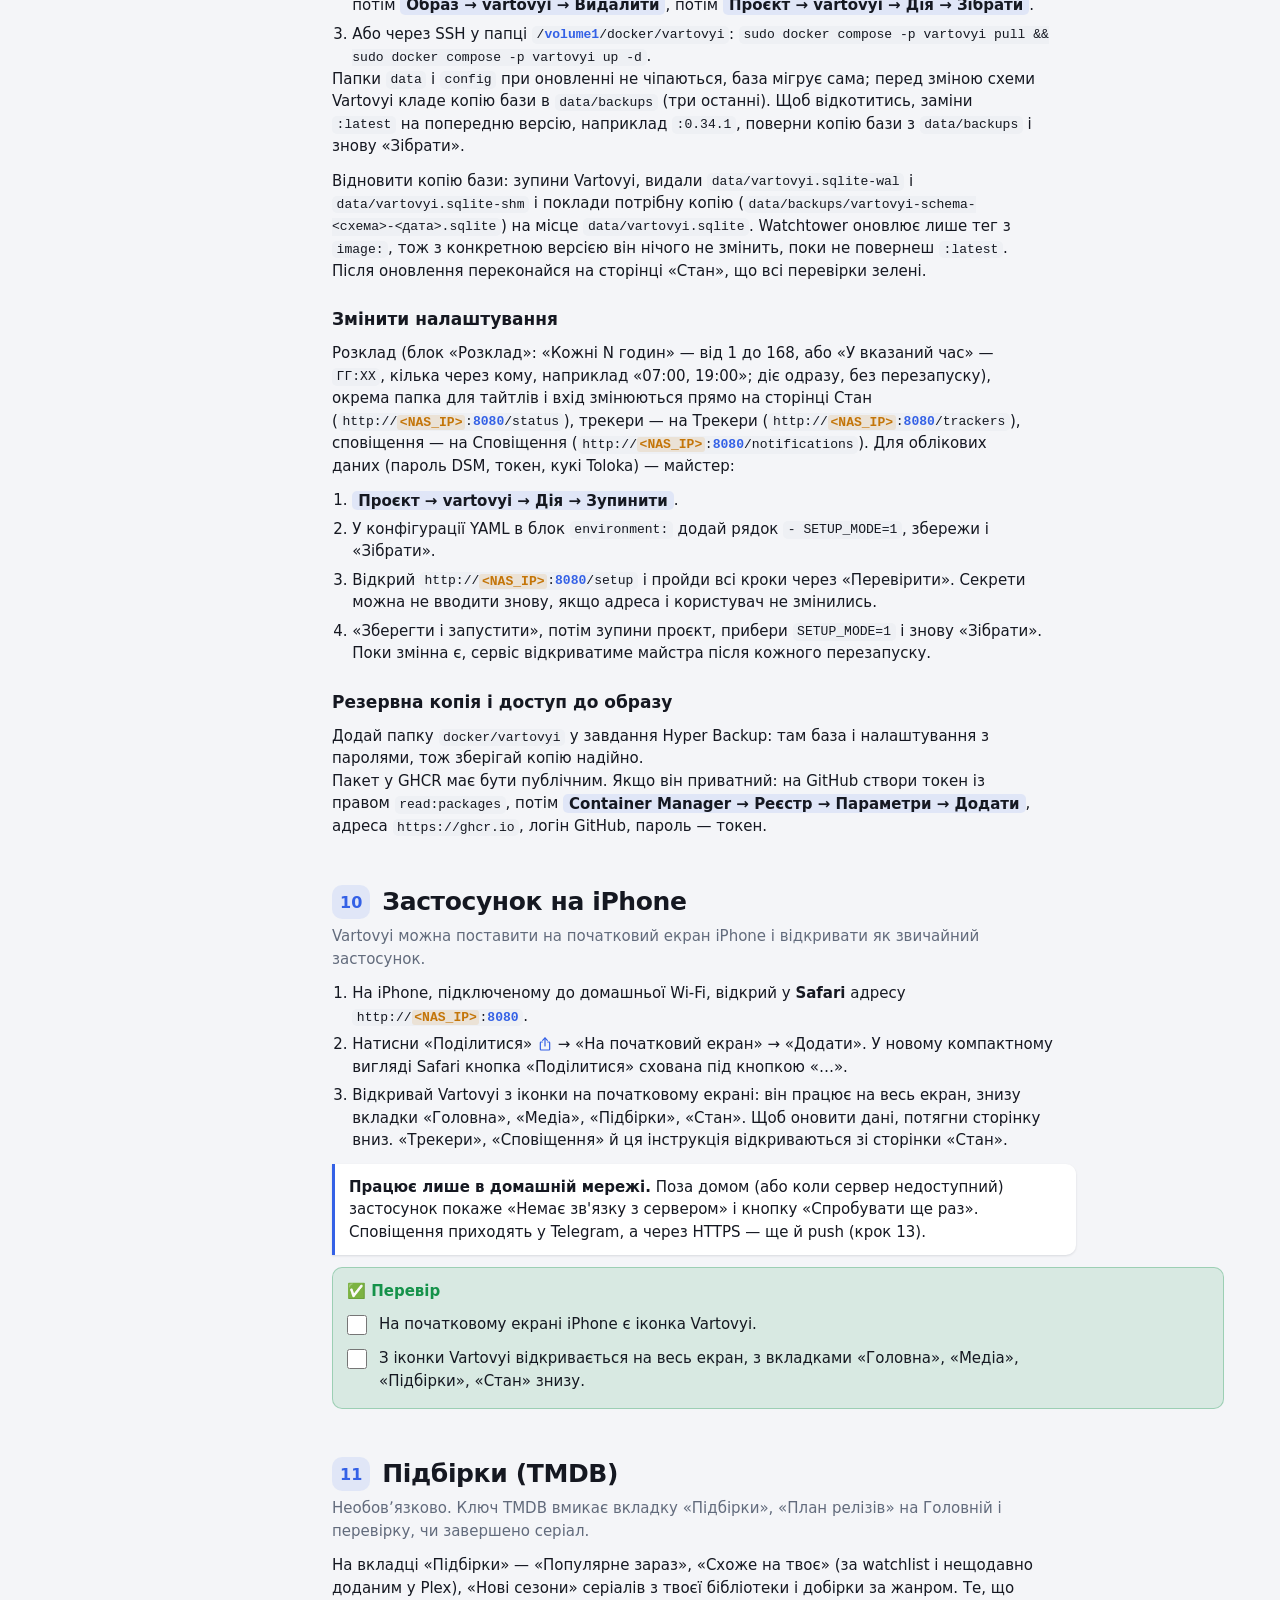
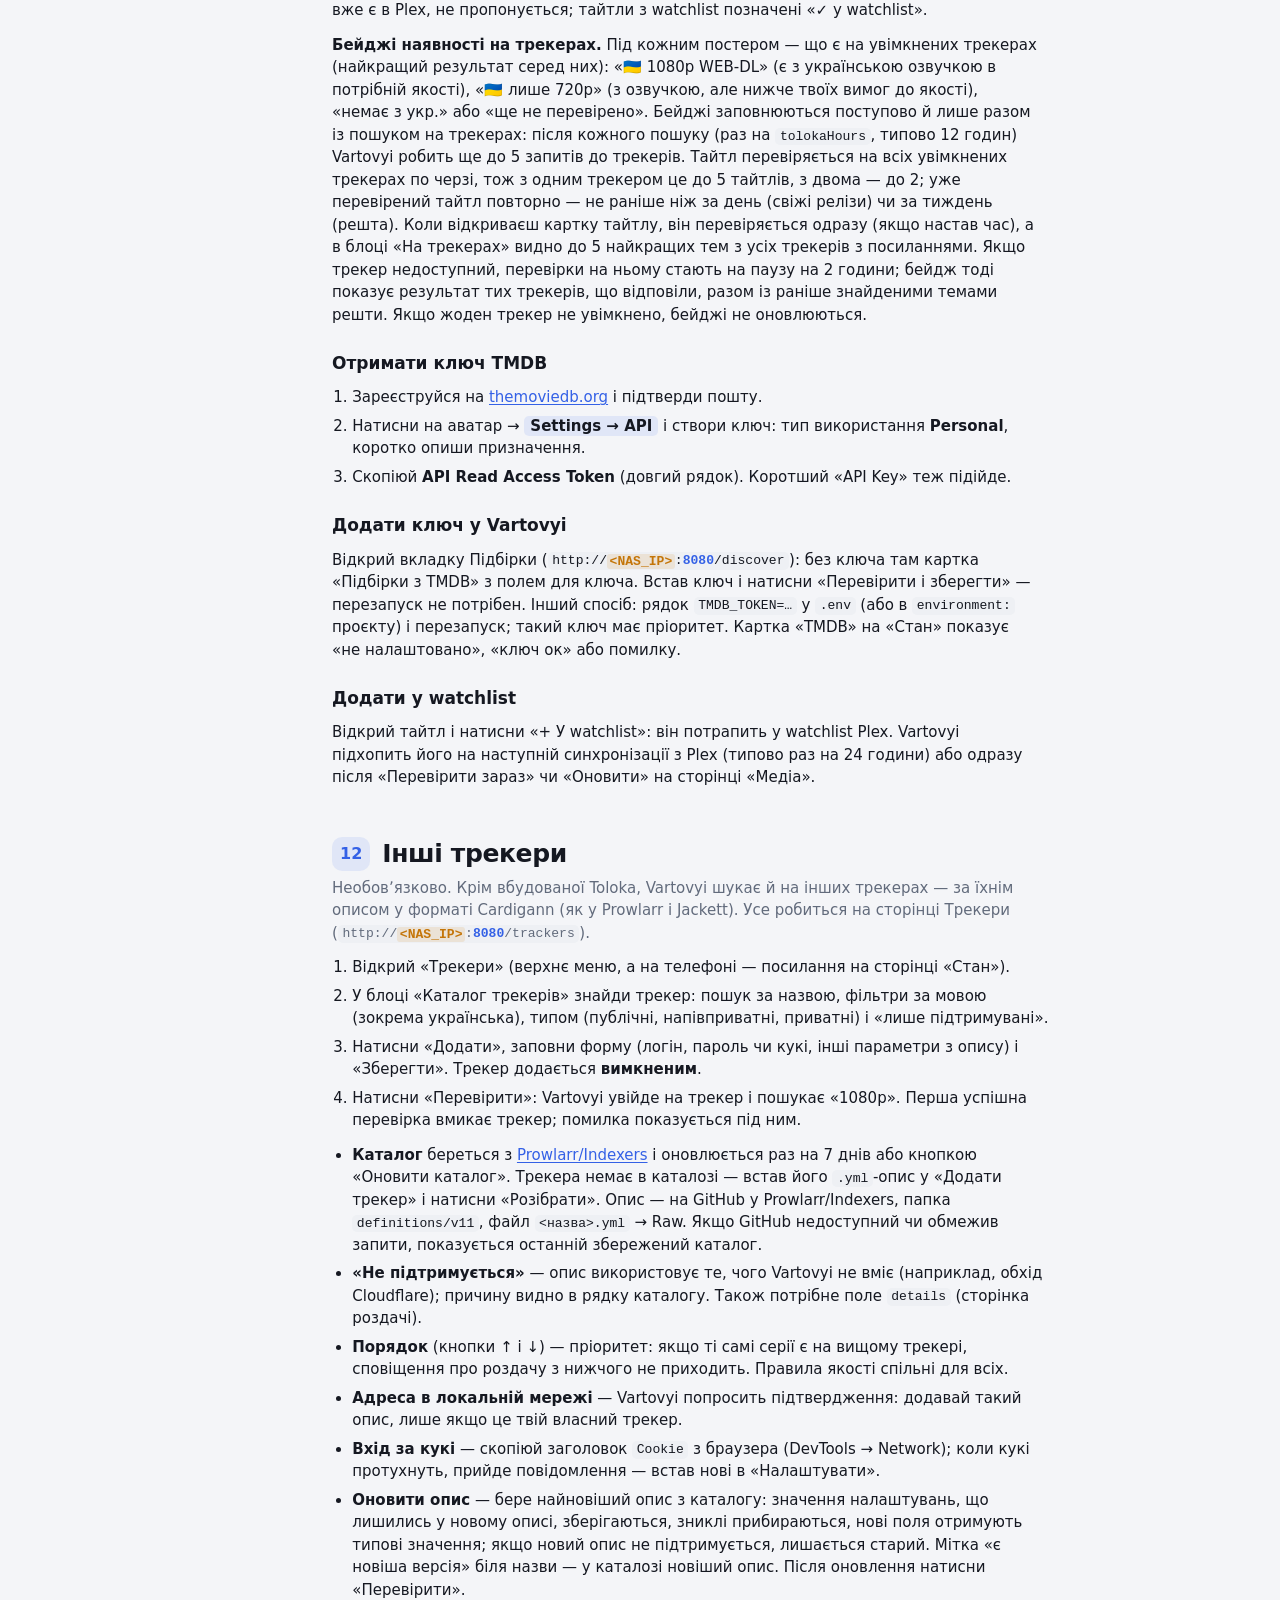
==== commit ff2737e6: "sync v0.46.0" ====
--- a/site/guide/index.html
+++ b/site/guide/index.html
@@ -734,7 +734,8 @@
         <li>Напиши <code>/watchlist</code> — прийде список тайтлів з кнопками; тайтл відкриває картку із сезонами (<a href="#s3">Команди бота</a>).</li>
         <li>Якщо у watchlist є щось, чого немає в Plex, а на трекері є роздача, прийде повідомлення з розміром роздачі, вільним місцем і кнопками «Завантажити» та «Ігнорувати роздачу». Перша перевірка може принести кілька таких одразу. «Ігнорувати» ховає роздачу назавжди; ті самі серії з іншої роздачі пропонуються знову, лише якщо вона кращої якості.</li>
         <li>Після «Завантажити» те саме повідомлення раз на хвилину оновлюється статусом завдання в торент-клієнті. Якщо місця не вистачає, буде ⚠️ «не вистачає місця», і завдання не додасться, поки не звільниш місце. Якщо нові серії влазять, а вся роздача — ні, буде «⚠️ уся роздача не влізе, якщо попередніх серій немає в папці»: «Завантажити» працює, клієнт докачує лише файли, яких немає в папці. Якщо завдання прибрали з клієнта до завершення, буде «⚠️ Завдання видалено з …».</li>
-        <li>Для серіалу є ще кнопка «⭐ Стежити»: вона позначає роздачу улюбленою і одразу її завантажує, а нові серії саме цієї роздачі Vartovyi далі додає сам і пише «⭐ Автоматично додано: …». Зняти позначку — кнопкою «⭐ Не стежити» на сторінці тайтлу, а позначити будь-яку непроігноровану роздачу серіалу — кнопкою «⭐ Стежити й качати автоматично». Якщо додати автоматично не вийшло (не вистачає місця, помилка клієнта, серії не розпізнано), прийде звичайне повідомлення з кнопками і рядком ⭐ з причиною; інші роздачі того самого серіалу автоматично не качаються. Улюблена роздача має пріоритет для своїх серій: якщо вона проходить правила якості, «стежити від сезону N» і не проігнорована, вона забирає їх у інших роздач незалежно від пріоритету трекерів і якості, а ті показують «покриває улюблена роздача: …». Так само, коли серія знову зникла (її завантаження прибрали з клієнта чи файлів немає в Plex): улюблена роздача завантажить її під час наступної перевірки, а повідомлення про іншу роздачу з тими самими серіями, що ще чекає рішення, втрачає кнопки («⭐ Покриває улюблена роздача: …»; повідомлення, що пропонує й інші серії, лишає лише їх, а якщо завантаження улюбленої згодом втратиться, серії знову пропонуються звичайно). Якщо автоматично додати не вдалося, те повідомлення лишається, і ті самі серії вдруге не пропонуються. Завантаження, що вже триває, чи інша улюблена роздача на трекері вищого пріоритету все одно мають перевагу. Коли серій завантаженої роздачі бракує (немає в Plex, не завантажуються, не видалені переглянутими), її картка на сторінці тайтлу пише «⚠️ Оновлено на трекері: … не завантажено» (тема отримала новий торент) або «⚠️ Бракує серій цієї роздачі: …» і пропонує «⬇️ Завантажити відсутні: …» (у Telegram /watchlist — «⬇️ N (відсутні)»): клієнт із вибором файлів качає лише ці серії (якщо торент уже є в клієнті, Vartovyi вмикає ці файли в ньому), Download Station — усю роздачу, спершу прибравши старе завдання (файли лишаються). Якщо завантажити улюблену не вдалося, а ті самі серії пропонує інша роздача, ця пропозиція лишається, історія пише причину, і Vartovyi пробує ще раз під час наступної перевірки.</li>
+        <li><b>Лише серії, яких у вас немає.</b> «Завантажити» для серіалу пропускає серії, що вже є в Plex, видалені як переглянуті чи качаються з іншої роздачі того самого серіалу: якщо у вас серії 1–6, а роздача має 1–8, качаються лише 7 і 8 (разом з їхніми окремими доріжками й субтитрами), а історія тайтлу це пише. Якщо запустити дві роздачі одночасно, друга чекає першу й бере лише те, чого перша не покриває; якщо нічого не лишилось, вона не додається («Усі серії цієї роздачі вже є в бібліотеці, видалені як переглянуті чи качаються з іншої роздачі»). Зависле завантаження чи з помилкою клієнта не рахується — інша роздача замінює його повністю. Якщо файлів серії не знайти в торенті за номером чи клієнт не вміє вибирати файли, качається вся роздача, як і раніше.</li>
+        <li>Для серіалу є ще кнопка «⭐ Стежити»: вона позначає роздачу улюбленою і одразу її завантажує, а нові серії саме цієї роздачі Vartovyi далі додає сам і пише «⭐ Автоматично додано: …». Зняти позначку — кнопкою «⭐ Не стежити» на сторінці тайтлу, а позначити будь-яку непроігноровану роздачу серіалу — кнопкою «⭐ Стежити й качати автоматично». Якщо додати автоматично не вийшло (не вистачає місця, помилка клієнта, серії не розпізнано), прийде звичайне повідомлення з кнопками і рядком ⭐ з причиною; інші роздачі того самого серіалу автоматично не качаються. Улюблена роздача має пріоритет для своїх серій: якщо вона проходить правила якості, «стежити від сезону N» і не проігнорована, вона забирає їх у інших роздач незалежно від пріоритету трекерів і якості, а ті показують «покриває улюблена роздача: …». Так само, коли серія знову зникла (її завантаження прибрали з клієнта чи файлів немає в Plex): улюблена роздача завантажить її під час наступної перевірки, а повідомлення про іншу роздачу з тими самими серіями, що ще чекає рішення, втрачає кнопки («⭐ Покриває улюблена роздача: …»; повідомлення, що пропонує й інші серії, лишає лише їх, а якщо завантаження улюбленої згодом втратиться, серії знову пропонуються звичайно). Якщо автоматично додати не вдалося, те повідомлення лишається, і ті самі серії вдруге не пропонуються. Завантаження, що вже триває, чи інша улюблена роздача на трекері вищого пріоритету все одно мають перевагу. Коли серій завантаженої роздачі бракує (немає в Plex, не завантажуються, не видалені переглянутими), її картка на сторінці тайтлу пише «⚠️ Оновлено на трекері: … не завантажено» (тема отримала новий торент) або «⚠️ Бракує серій цієї роздачі: …» і пропонує «⬇️ Завантажити відсутні: …» (у Telegram /watchlist — «⬇️ N (відсутні)»): клієнт із вибором файлів качає лише ці серії (якщо торент уже є в клієнті, Vartovyi вмикає ці файли в ньому), Download Station теж вибирає ці файли, коли додає оновлений торент, а для «Завантажити відсутні» (який торент у ньому — невідомо) качає всю роздачу, спершу прибравши старе завдання (файли лишаються). Якщо завантажити улюблену не вдалося, а ті самі серії пропонує інша роздача, ця пропозиція лишається, історія пише причину, і Vartovyi пробує ще раз під час наступної перевірки.</li>
       </ol>
       <p><b>Toloka: рушій чи вбудований код.</b> На картці «Toloka · рушій» на сторінці «Стан» є перемикач на «вбудований код» — попередню реалізацію пошуку з тими самими результатами й обліковими даними. Якщо після оновлення Toloka поводиться дивно, перемкни і повідом про проблему.</p>
       <p>Як щодня користуватись Головною, завислими завантаженнями й видаленням переглянутого — у довідці <a href="#daily">Щоденна робота</a>.</p>
